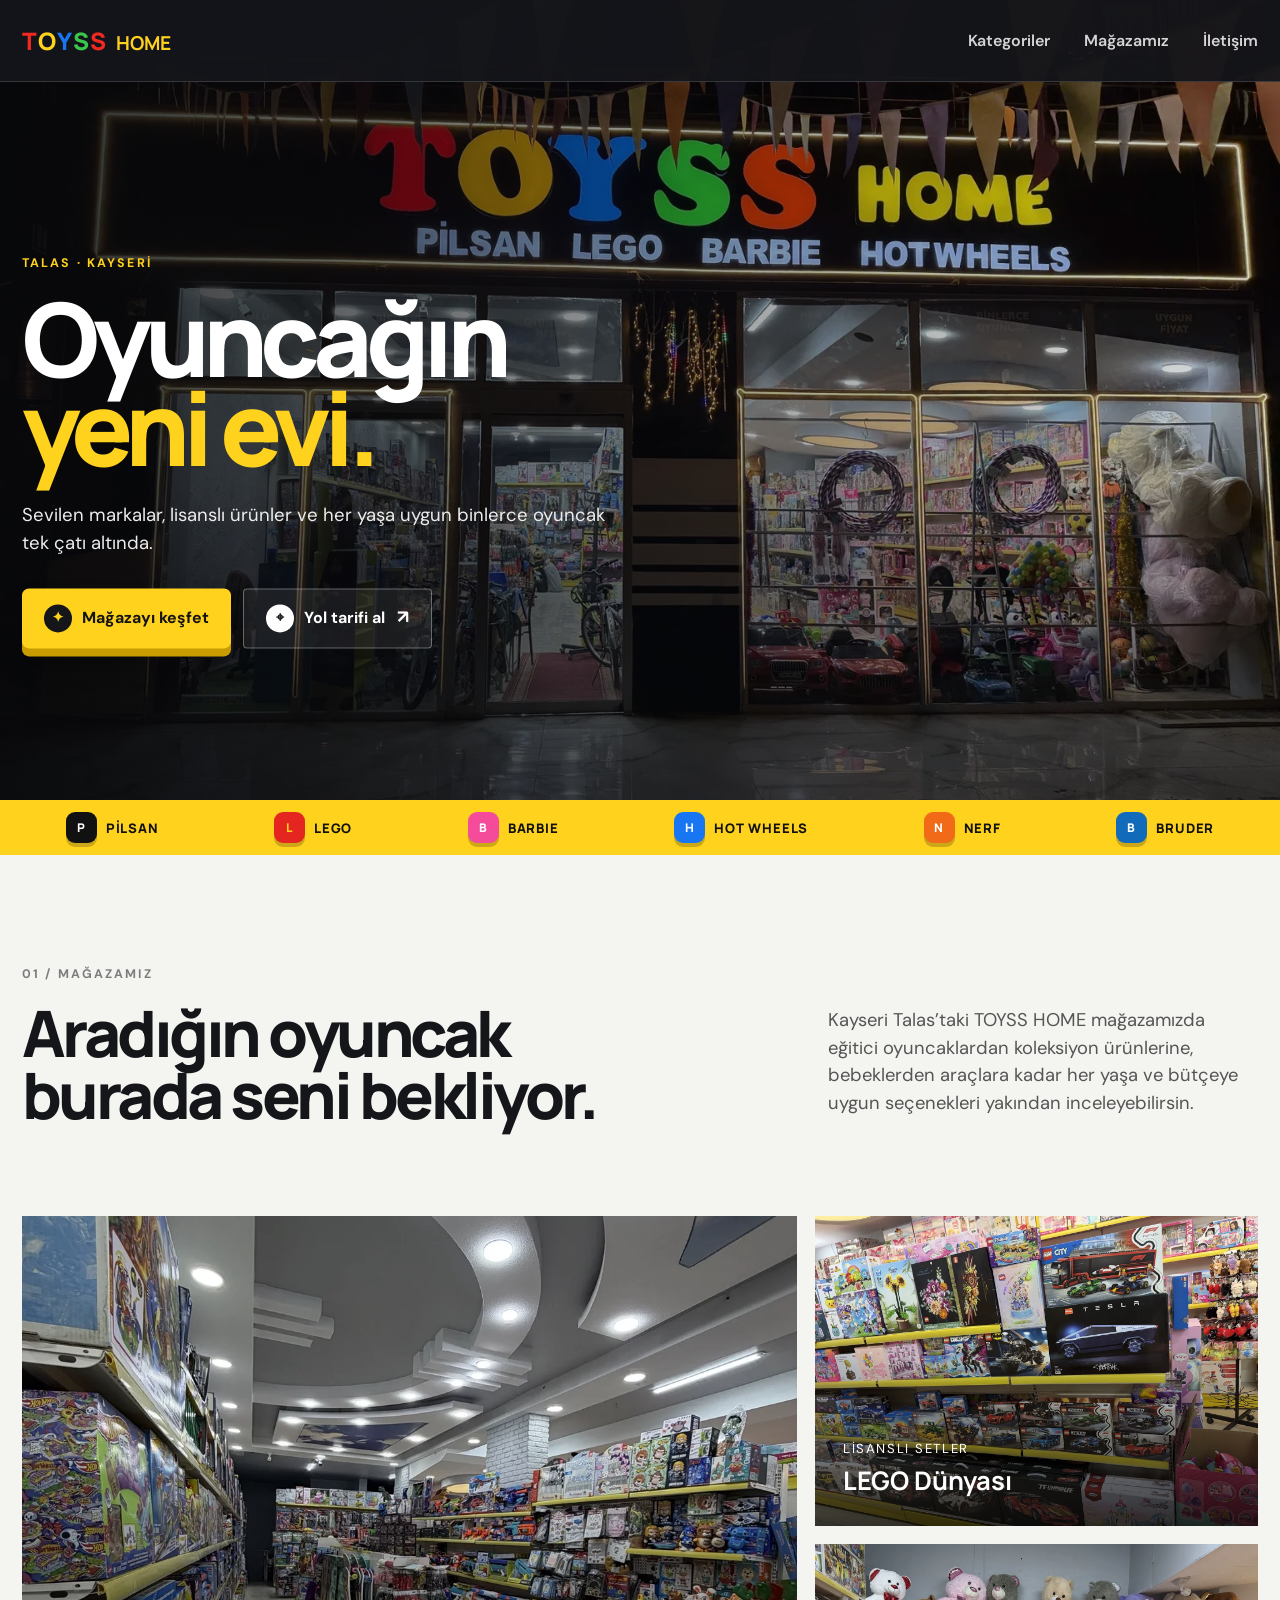
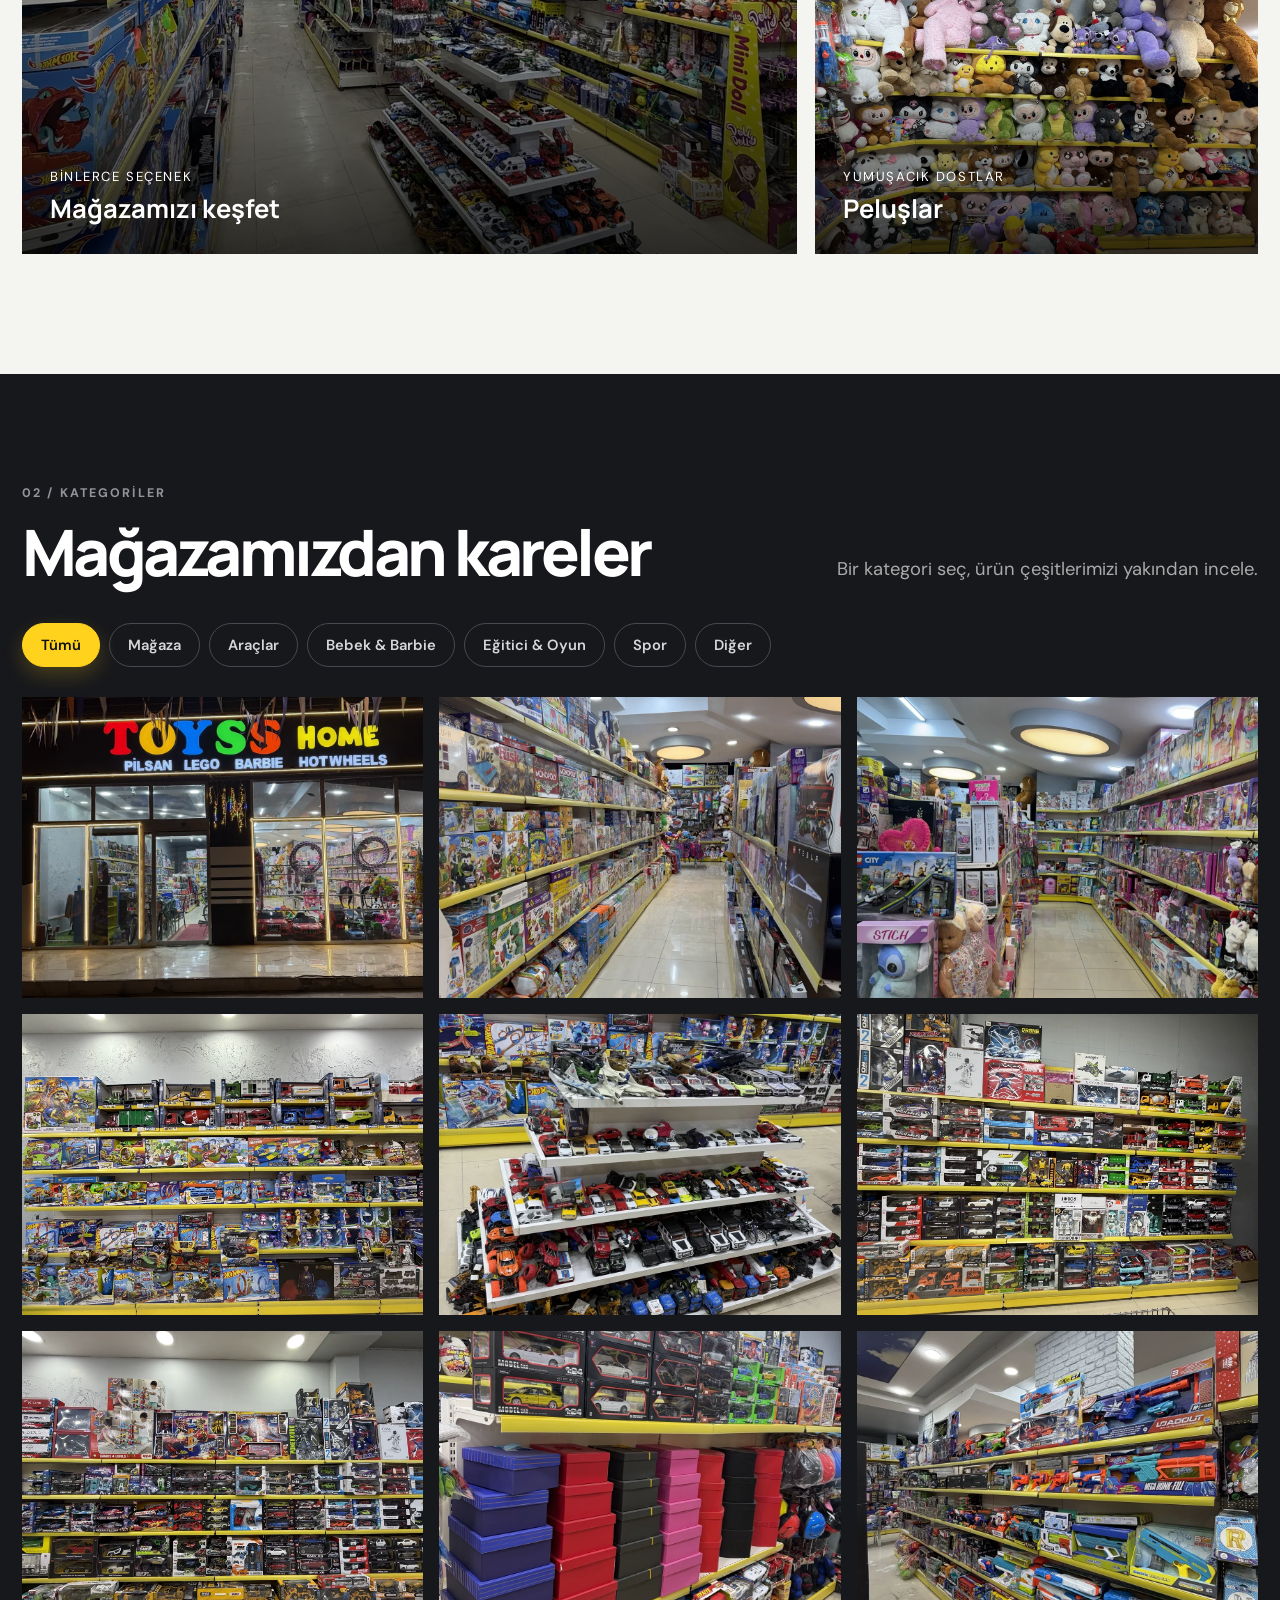
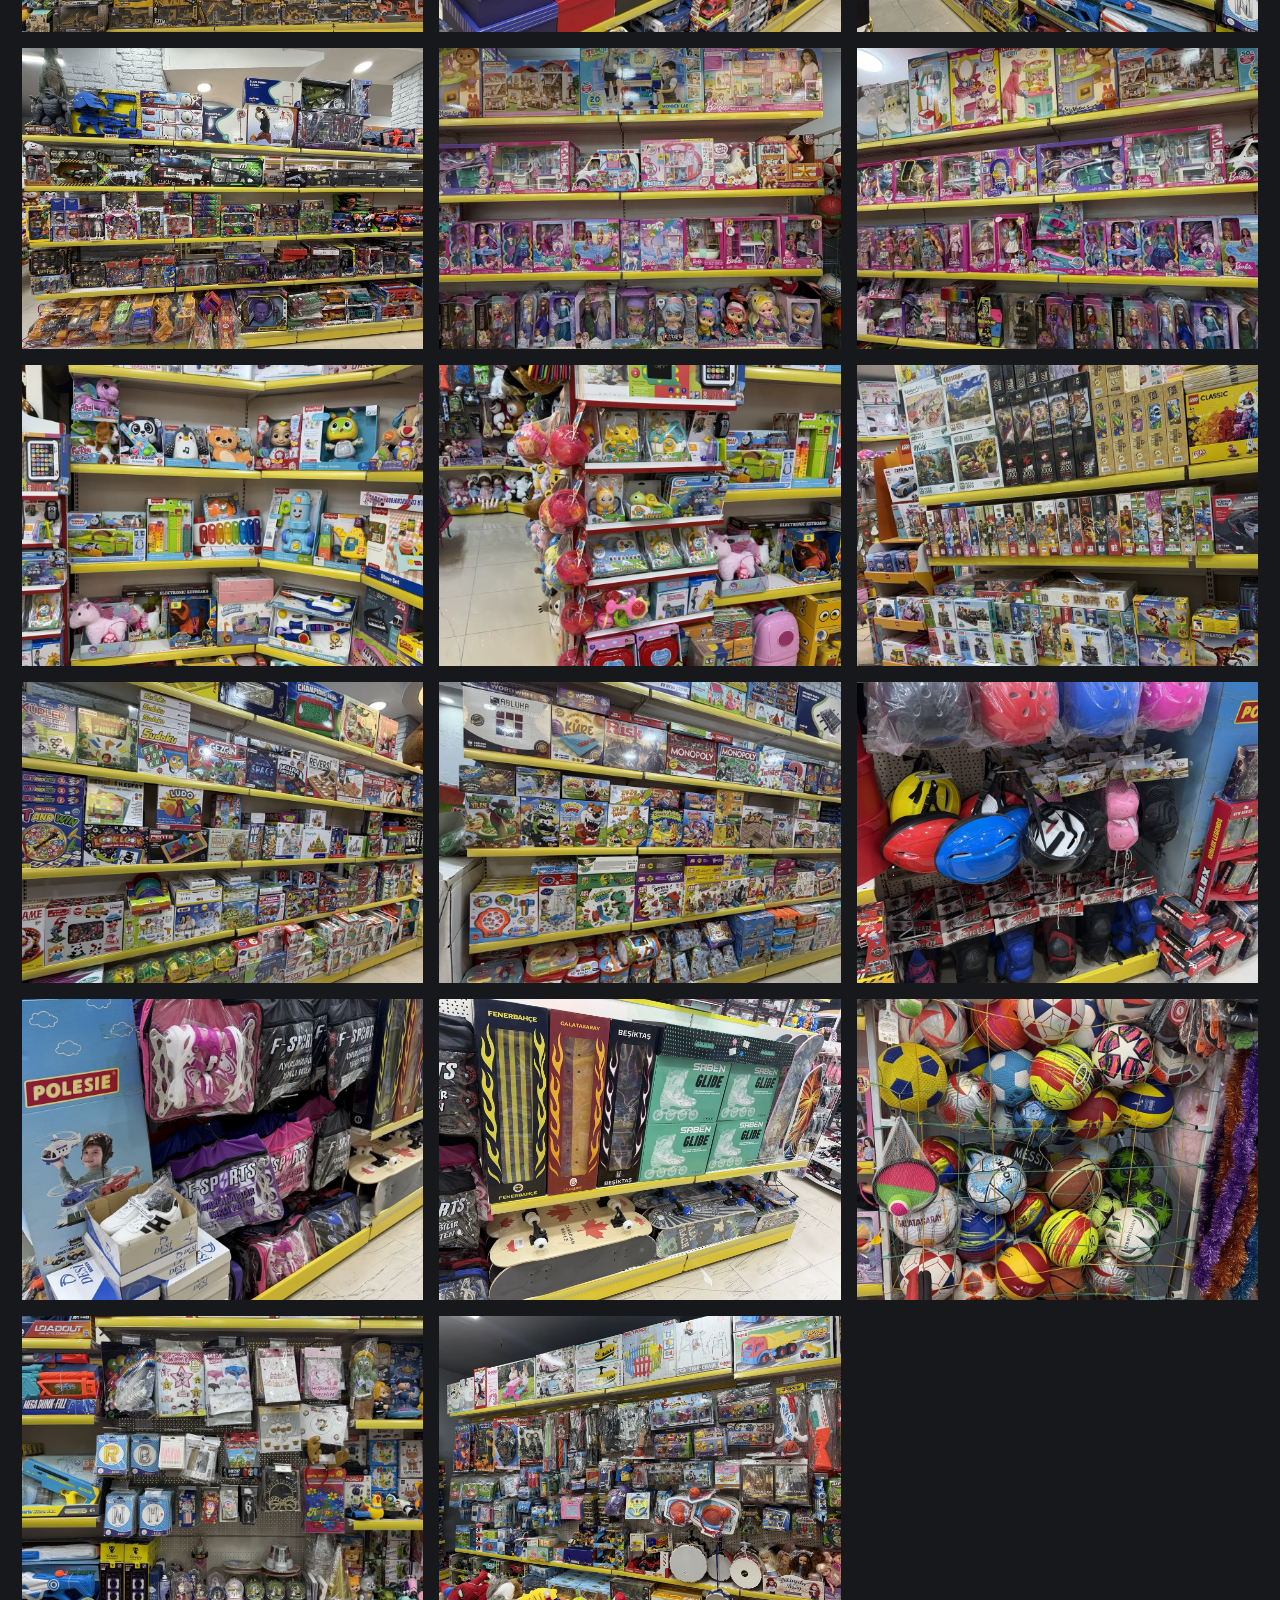
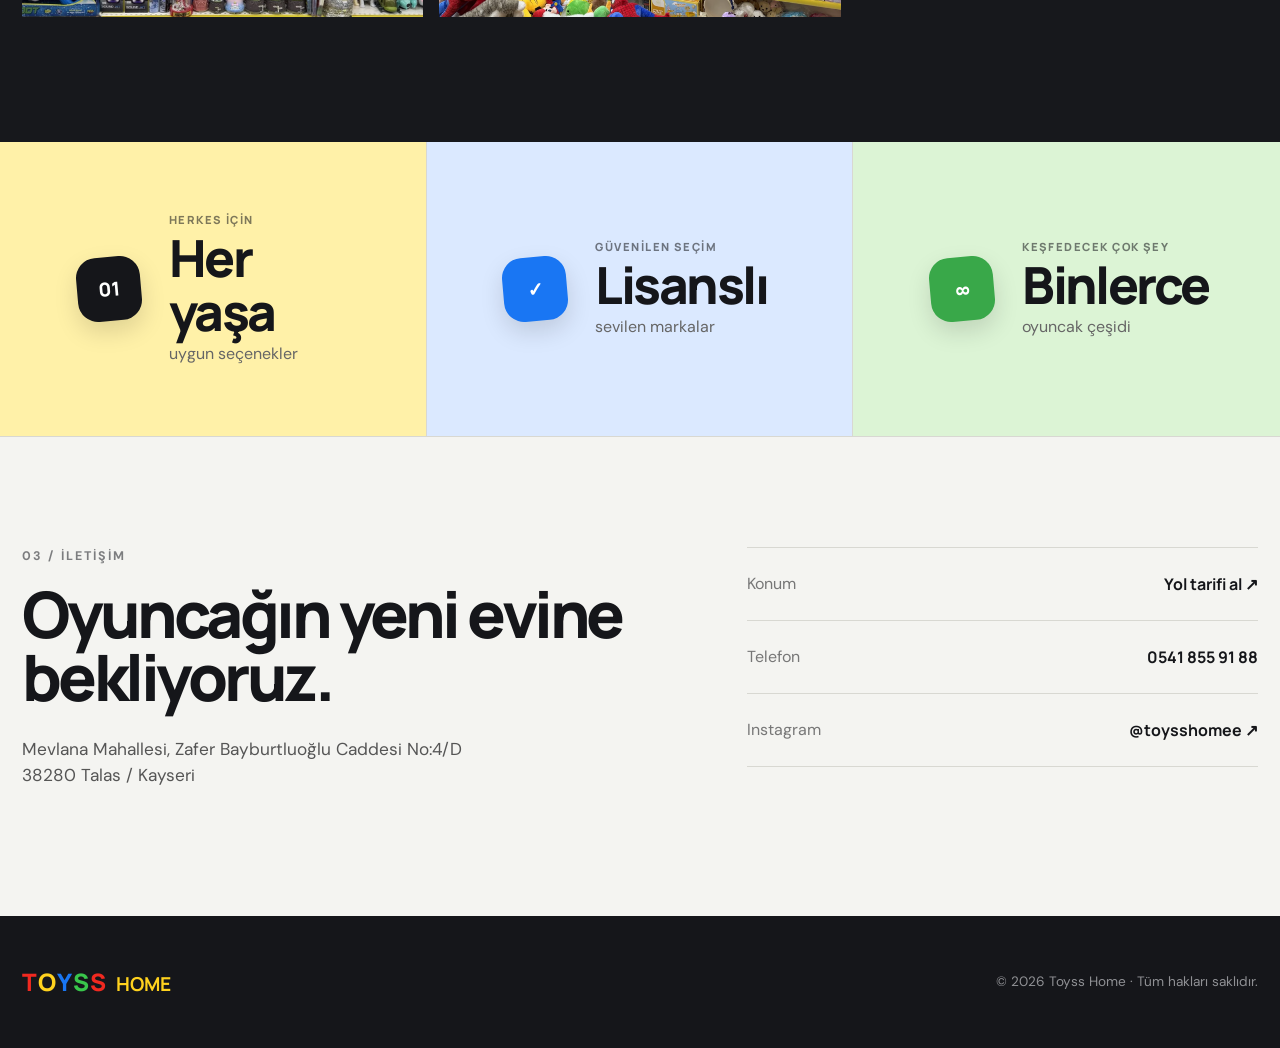
==== index.html @ 030e9693 "Improve local SEO metadata and keyboard access" ====
<!doctype html>
<html lang="tr">
<head>
  <meta charset="utf-8">
  <meta name="viewport" content="width=device-width,initial-scale=1">
  <title>TOYSS HOME | Kayseri Talas Oyuncak Mağazası</title>
  <meta name="description" content="Toyss Home Talas oyuncak mağazası; LEGO, Hot Wheels, Barbie, Nerf, peluş, akülü araç, bisiklet, paten, kutu oyunu ve lisanslı oyuncak çeşitleri.">
  <meta name="robots" content="index, follow, max-image-preview:large">
  <meta name="author" content="TOYSS HOME">
  <meta name="geo.region" content="TR-38">
  <meta name="geo.placename" content="Talas, Kayseri">
  <meta name="theme-color" content="#16171b">
  <link rel="canonical" href="https://toysshome.com/">
  <meta property="og:type" content="website">
  <meta property="og:locale" content="tr_TR">
  <meta property="og:site_name" content="TOYSS HOME">
  <meta property="og:title" content="TOYSS HOME | Kayseri Talas Oyuncak Mağazası">
  <meta property="og:description" content="Toyss Home Talas oyuncak mağazası; LEGO, Hot Wheels, Barbie, Nerf, peluş, akülü araç, bisiklet, paten, kutu oyunu ve lisanslı oyuncak çeşitleri.">
  <meta property="og:url" content="https://toysshome.com/">
  <meta property="og:image" content="https://toysshome.com/assets/IMG_8299.webp">
  <meta property="og:image:alt" content="TOYSS HOME oyuncak mağazasının dış görünümü">
  <meta name="twitter:card" content="summary_large_image">
  <meta name="twitter:title" content="TOYSS HOME | Kayseri Talas Oyuncak Mağazası">
  <meta name="twitter:description" content="Toyss Home Talas oyuncak mağazası; LEGO, Hot Wheels, Barbie, Nerf, peluş, akülü araç, bisiklet, paten, kutu oyunu ve lisanslı oyuncak çeşitleri.">
  <meta name="twitter:image" content="https://toysshome.com/assets/IMG_8299.webp">
  <link rel="icon" href="/favicon.svg" type="image/svg+xml">
  <link rel="icon" href="/favicon-96.png" sizes="96x96" type="image/png">
  <link rel="apple-touch-icon" href="/toyss-home-logo.png">
  <link rel="stylesheet" href="style.css">
  <link rel="stylesheet" href="mobile-premium.css">
  <script type="application/ld+json">
  {
    "@context":"https://schema.org",
    "@type":"ToyStore",
    "@id":"https://toysshome.com/#store",
    "name":"TOYSS HOME",
    "url":"https://toysshome.com/",
    "telephone":"+90 541 855 91 88",
    "image":"https://toysshome.com/assets/IMG_8299.webp",
    "description":"Kayseri Talas'ta lisanslı oyuncaklar, LEGO, Hot Wheels, Barbie, Nerf, peluş, bisiklet, akülü araç, paten ve kutu oyunları sunan oyuncak mağazası.",
    "address":{"@type":"PostalAddress","streetAddress":"Mevlana Mahallesi, Zafer Bayburtluoğlu Caddesi No:4/D","postalCode":"38280","addressLocality":"Talas","addressRegion":"Kayseri","addressCountry":"TR"},
    "areaServed":["Talas","Kayseri"],
    "sameAs":["https://www.instagram.com/toysshomee/"],
    "hasMap":"https://share.google/SfhwSTuATRqKJumgR"
  }
  </script>
</head>
<body>
  <header class="site-header">
    <a class="brand" href="#top" aria-label="Toyss Home ana sayfa"><span class="logo"><i>T</i><i>O</i><i>Y</i><i>S</i><i>S</i></span><strong>HOME</strong></a>
    <button class="menu" type="button" aria-label="Menüyü aç" aria-expanded="false" aria-controls="primary-navigation">☰</button>
    <nav id="primary-navigation" aria-label="Ana menü"><a href="#kategoriler">Kategoriler</a><a href="#magaza">Mağazamız</a><a href="#iletisim">İletişim</a></nav>
  </header>

  <main id="top">
    <section class="hero">
      <img src="assets/IMG_8299.webp" alt="Toyss Home oyuncak mağazasının gece dış görünümü" fetchpriority="high">
      <div class="hero-shade"></div>
      <div class="hero-content">
        <span class="eyebrow">TALAS · KAYSERİ</span>
        <h1>Oyuncağın<br><em>yeni evi.</em></h1>
        <p>Sevilen markalar, lisanslı ürünler ve her yaşa uygun binlerce oyuncak tek çatı altında.</p>
        <div class="hero-actions"><a class="btn primary" href="#kategoriler"><span class="btn-icon">✦</span><span>Mağazayı keşfet</span></a><a class="btn glass" href="https://share.google/SfhwSTuATRqKJumgR" target="_blank" rel="noopener"><span class="btn-icon">⌖</span><span>Yol tarifi al</span><b>↗</b></a></div>
      </div>
      <div class="brand-strip" aria-label="Mağazamızdaki seçkin markalar"><div class="brand-track"><span class="brand-item pilsan"><i>P</i><strong>PİLSAN</strong></span><span class="brand-item lego"><i>L</i><strong>LEGO</strong></span><span class="brand-item barbie"><i>B</i><strong>BARBIE</strong></span><span class="brand-item hotwheels"><i>H</i><strong>HOT WHEELS</strong></span><span class="brand-item nerf"><i>N</i><strong>NERF</strong></span><span class="brand-item bruder"><i>B</i><strong>BRUDER</strong></span></div></div>
    </section>

    <section class="intro" id="magaza">
      <div><span class="section-no">01 / MAĞAZAMIZ</span><h2>Aradığın oyuncak<br>burada seni bekliyor.</h2></div>
      <p>Kayseri Talas’taki TOYSS HOME mağazamızda eğitici oyuncaklardan koleksiyon ürünlerine, bebeklerden araçlara kadar her yaşa ve bütçeye uygun seçenekleri yakından inceleyebilirsin.</p>
    </section>

    <section class="feature-grid">
      <article class="feature feature-wide"><img src="assets/IMG_8327.webp" alt="Toyss Home geniş mağaza içi"><div><span>Binlerce seçenek</span><h3>Mağazamızı keşfet</h3></div></article>
      <article class="feature"><img src="assets/IMG_8314.webp" alt="LEGO ve lisanslı yapım setleri"><div><span>Lisanslı setler</span><h3>LEGO Dünyası</h3></div></article>
      <article class="feature"><img src="assets/IMG_8307.webp" alt="Peluş oyuncak çeşitleri"><div><span>Yumuşacık dostlar</span><h3>Peluşlar</h3></div></article>
    </section>

    <section class="catalog" id="kategoriler">
      <div class="catalog-head"><div><span class="section-no">02 / KATEGORİLER</span><h2>Mağazamızdan kareler</h2></div><p>Bir kategori seç, ürün çeşitlerimizi yakından incele.</p></div>
      <div class="filters" role="group" aria-label="Galeri kategorileri">
        <button class="active" data-filter="all">Tümü</button><button data-filter="magaza">Mağaza</button><button data-filter="arac">Araçlar</button><button data-filter="bebek">Bebek & Barbie</button><button data-filter="egitici">Eğitici & Oyun</button><button data-filter="spor">Spor</button><button data-filter="diger">Diğer</button>
      </div>
      <div class="gallery">
        <figure data-cat="magaza"><img src="assets/IMG_8300.webp" alt="Toyss Home mağaza cephesi" loading="lazy"><figcaption>Mağaza cephesi</figcaption></figure>
        <figure data-cat="magaza"><img src="assets/IMG_8311.webp" alt="Toyss Home oyun ve set reyonu" loading="lazy"><figcaption>Oyun ve set reyonu</figcaption></figure>
        <figure data-cat="magaza"><img src="assets/IMG_8312.webp" alt="Toyss Home bebek reyonu koridoru" loading="lazy"><figcaption>Mağazamız</figcaption></figure>
        <figure data-cat="arac"><img src="assets/IMG_8324.webp" alt="Hot Wheels ve Bruder ürünleri" loading="lazy"><figcaption>Hot Wheels & Bruder</figcaption></figure>
        <figure data-cat="arac"><img src="assets/IMG_8301.webp" alt="Metal arabalar ve pist setleri" loading="lazy"><figcaption>Arabalar & pist setleri</figcaption></figure>
        <figure data-cat="arac"><img src="assets/IMG_8325.webp" alt="Kumandalı araç, drone ve robotlar" loading="lazy"><figcaption>Kumandalı araçlar & robotlar</figcaption></figure>
        <figure data-cat="arac"><img src="assets/IMG_8326.webp" alt="Model araç ve iş makineleri" loading="lazy"><figcaption>Model araçlar & iş makineleri</figcaption></figure>
        <figure data-cat="arac"><img src="assets/IMG_8303.webp" alt="Model araba reyonu" loading="lazy"><figcaption>Model arabalar</figcaption></figure>
        <figure data-cat="arac"><img src="assets/IMG_8323.webp" alt="Nerf ve oyuncak silah reyonu" loading="lazy"><figcaption>Nerf & aksiyon</figcaption></figure>
        <figure data-cat="arac"><img src="assets/IMG_8322.webp" alt="Aksiyon figürleri ve oyuncak setleri" loading="lazy"><figcaption>Aksiyon figürleri</figcaption></figure>
        <figure data-cat="bebek"><img src="assets/IMG_8319.webp" alt="Barbie ve bebek oyuncakları" loading="lazy"><figcaption>Barbie & bebekler</figcaption></figure>
        <figure data-cat="bebek"><img src="assets/IMG_8320.webp" alt="Barbie oyun setleri ve bebekler" loading="lazy"><figcaption>Barbie oyun setleri</figcaption></figure>
        <figure data-cat="bebek"><img src="assets/IMG_8310.webp" alt="Fisher Price ve bebek oyuncakları" loading="lazy"><figcaption>İlk yaş oyuncakları</figcaption></figure>
        <figure data-cat="bebek"><img src="assets/IMG_8309.webp" alt="Eğitici elektronik çocuk oyuncakları" loading="lazy"><figcaption>Minikler için</figcaption></figure>
        <figure data-cat="egitici"><img src="assets/IMG_8313.webp" alt="Puzzle, LEGO ve eğitici setler" loading="lazy"><figcaption>Puzzle & LEGO</figcaption></figure>
        <figure data-cat="egitici"><img src="assets/IMG_8316.webp" alt="Kutu oyunları ve eğitici oyuncaklar" loading="lazy"><figcaption>Kutu oyunları</figcaption></figure>
        <figure data-cat="egitici"><img src="assets/IMG_8315.webp" alt="Monopoly, oyun ve aktivite setleri" loading="lazy"><figcaption>Oyun & aktivite</figcaption></figure>
        <figure data-cat="spor"><img src="assets/IMG_8304.webp" alt="Kask ve koruyucu ekipmanlar" loading="lazy"><figcaption>Kask & koruyucu setler</figcaption></figure>
        <figure data-cat="spor"><img src="assets/IMG_8305.webp" alt="Paten çeşitleri" loading="lazy"><figcaption>Patenler</figcaption></figure>
        <figure data-cat="spor"><img src="assets/IMG_8306.webp" alt="Kaykay çeşitleri" loading="lazy"><figcaption>Kaykaylar</figcaption></figure>
        <figure data-cat="spor"><img src="assets/IMG_8318.webp" alt="Futbol, basketbol ve voleybol topları" loading="lazy"><figcaption>Top çeşitleri</figcaption></figure>
        <figure data-cat="diger"><img src="assets/IMG_8302.webp" alt="Parti malzemeleri" loading="lazy"><figcaption>Parti malzemeleri</figcaption></figure>
        <figure data-cat="diger"><img src="assets/IMG_8308.webp" alt="Oyuncak mağazası karma ürün reyonu" loading="lazy"><figcaption>Her yaşa uygun oyuncaklar</figcaption></figure>
      </div>
    </section>

    <section class="promise" aria-label="Toyss Home ayrıcalıkları"><div><i aria-hidden="true">01</i><p><small>HERKES İÇİN</small><strong>Her yaşa</strong><span>uygun seçenekler</span></p></div><div><i aria-hidden="true">✓</i><p><small>GÜVENİLEN SEÇİM</small><strong>Lisanslı</strong><span>sevilen markalar</span></p></div><div><i aria-hidden="true">∞</i><p><small>KEŞFEDECEK ÇOK ŞEY</small><strong>Binlerce</strong><span>oyuncak çeşidi</span></p></div></section>

    <section class="contact" id="iletisim">
      <div class="contact-copy"><span class="section-no">03 / İLETİŞİM</span><h2>Oyuncağın yeni evine bekliyoruz.</h2><p>Mevlana Mahallesi, Zafer Bayburtluoğlu Caddesi No:4/D<br>38280 Talas / Kayseri</p></div>
      <div class="contact-actions"><a href="https://share.google/SfhwSTuATRqKJumgR" target="_blank" rel="noopener"><span>Konum</span><strong>Yol tarifi al ↗</strong></a><a href="tel:+905418559188"><span>Telefon</span><strong>0541 855 91 88</strong></a><a href="https://www.instagram.com/toysshomee/" target="_blank" rel="noopener"><span>Instagram</span><strong>@toysshomee ↗</strong></a></div>
    </section>
  </main>
  <footer><a class="brand" href="#top"><span class="logo"><i>T</i><i>O</i><i>Y</i><i>S</i><i>S</i></span><strong>HOME</strong></a><p>© 2026 Toyss Home · Tüm hakları saklıdır.</p></footer>
  <dialog class="lightbox" aria-label="Mağaza fotoğrafı önizlemesi"><button aria-label="Kapat">×</button><img alt=""><p></p></dialog>
  <script src="script.js"></script>
</body>
</html>
---- style.css ----
@import url('https://fonts.googleapis.com/css2?family=DM+Sans:wght@400;500;600;700&family=Manrope:wght@500;600;700;800&display=swap');
:root{--ink:#15161a;--soft:#f4f4f1;--yellow:#ffd21e;--blue:#1976f3;--green:#39c64b;--red:#f12920;--line:#d8d8d2;--pad:max(22px,calc((100vw - 1240px)/2))}*{box-sizing:border-box}html{scroll-behavior:smooth}body{margin:0;background:var(--soft);color:var(--ink);font-family:'DM Sans',Arial,sans-serif;font-size:16px;line-height:1.5}img{display:block;width:100%}a{color:inherit;text-decoration:none}.site-header{height:82px;padding:0 var(--pad);display:flex;align-items:center;justify-content:space-between;background:rgba(21,22,26,.94);color:#fff;position:absolute;z-index:10;width:100%;border-bottom:1px solid #ffffff25}.brand{display:flex;align-items:baseline;gap:10px;font-family:Manrope,sans-serif;font-weight:800}.logo{display:flex;gap:1px;font-size:1.5rem}.logo i{font-style:normal}.logo i:nth-child(1),.logo i:nth-child(5){color:var(--red)}.logo i:nth-child(2){color:var(--yellow)}.logo i:nth-child(3){color:var(--blue)}.logo i:nth-child(4){color:var(--green)}.brand strong{color:var(--yellow);font-size:1.2rem}.site-header nav{display:flex;gap:34px;font-weight:600}.site-header nav a{opacity:.82}.site-header nav a:hover{opacity:1;color:var(--yellow)}.menu{display:none;background:none;border:0;color:#fff;font-size:1.5rem}.hero{height:min(880px,95vh);min-height:680px;position:relative;background:#111;color:#fff;overflow:hidden}.hero>img{height:100%;object-fit:cover}.hero-shade{position:absolute;inset:0;background:linear-gradient(90deg,rgba(8,9,12,.87) 0%,rgba(8,9,12,.36) 58%,rgba(8,9,12,.14)),linear-gradient(0deg,rgba(8,9,12,.62),transparent 44%)}.hero-content{position:absolute;left:var(--pad);top:50%;transform:translateY(-44%);max-width:680px}.eyebrow,.section-no{display:block;font-weight:700;letter-spacing:.17em;font-size:.78rem;text-transform:uppercase}.eyebrow{color:var(--yellow);margin-bottom:22px}.hero h1{font:800 clamp(3.8rem,8vw,7.7rem)/.87 Manrope,sans-serif;letter-spacing:-.065em;margin:0}.hero h1 em{font-style:normal;color:var(--yellow)}.hero-content p{font-size:1.16rem;max-width:600px;margin:30px 0;color:#ececec}.hero-actions{display:flex;gap:12px;flex-wrap:wrap}.btn{padding:15px 22px;border-radius:4px;font-weight:700}.btn.primary{background:var(--yellow);color:#141414}.btn.glass{background:#ffffff13;border:1px solid #ffffff55}.brand-strip{position:absolute;bottom:0;width:100%;display:flex;justify-content:space-around;gap:36px;padding:19px var(--pad);background:var(--yellow);color:#111;font:800 .83rem Manrope,sans-serif;letter-spacing:.08em;overflow:hidden}.intro,.catalog-head,.contact{padding-left:var(--pad);padding-right:var(--pad)}.intro{display:grid;grid-template-columns:1.25fr .75fr;gap:90px;padding-top:110px;padding-bottom:80px}.section-no{color:#7c7d7f;margin-bottom:18px}.intro h2,.catalog h2,.contact h2{font:800 clamp(2.5rem,5vw,5rem)/.98 Manrope,sans-serif;letter-spacing:-.055em;margin:0}.intro p,.catalog-head>p{font-size:1.15rem;margin-top:42px;color:#555;max-width:530px}.feature-grid{padding:0 var(--pad) 120px;display:grid;grid-template-columns:1.4fr .8fr;grid-template-rows:310px 310px;gap:18px}.feature{position:relative;overflow:hidden;background:#222}.feature-wide{grid-row:1/3}.feature img{height:100%;object-fit:cover;transition:transform .6s}.feature:hover img{transform:scale(1.025)}.feature:after{content:"";position:absolute;inset:35% 0 0;background:linear-gradient(transparent,rgba(0,0,0,.78))}.feature div{position:absolute;left:28px;bottom:25px;color:#fff;z-index:1}.feature span{font-size:.82rem;text-transform:uppercase;letter-spacing:.12em}.feature h3{margin:3px 0;font:700 1.6rem Manrope,sans-serif}.catalog{background:#17181c;color:#fff;padding:110px 0 125px}.catalog-head{display:flex;align-items:flex-end;justify-content:space-between;gap:50px}.catalog-head .section-no{color:#92949a}.catalog-head>p{color:#aaa;margin:0}.filters{padding:40px var(--pad) 30px;display:flex;gap:9px;overflow:auto;scrollbar-width:none}.filters button{border:1px solid #484950;background:transparent;color:#d7d7d8;border-radius:30px;padding:11px 18px;font:600 .92rem 'DM Sans';white-space:nowrap;cursor:pointer}.filters button.active,.filters button:hover{background:var(--yellow);border-color:var(--yellow);color:#111}.gallery{padding:0 var(--pad);display:grid;grid-template-columns:repeat(3,1fr);gap:16px}.gallery figure{margin:0;background:#24252a;position:relative;overflow:hidden;aspect-ratio:4/3;cursor:zoom-in}.gallery figure.hide{display:none}.gallery img{height:100%;object-fit:cover;transition:transform .45s,filter .45s}.gallery figure:hover img{transform:scale(1.025);filter:brightness(.8)}.gallery figcaption{position:absolute;left:18px;bottom:15px;font-weight:700;opacity:0;transform:translateY(8px);transition:.3s}.gallery figure:hover figcaption{opacity:1;transform:none}.promise{display:grid;grid-template-columns:repeat(3,1fr);border-bottom:1px solid var(--line)}.promise div{padding:70px 6vw;border-right:1px solid var(--line)}.promise div:last-child{border:0}.promise strong,.promise span{display:block}.promise strong{font:800 clamp(2.1rem,4vw,4rem) Manrope,sans-serif;letter-spacing:-.05em}.promise span{color:#666}.contact{padding-top:110px;padding-bottom:110px;display:grid;grid-template-columns:1.1fr .9fr;gap:100px}.contact-copy p{font-size:1.08rem;color:#555;margin-top:28px}.contact-actions a{display:flex;justify-content:space-between;gap:18px;border-top:1px solid var(--line);padding:24px 0}.contact-actions a:last-child{border-bottom:1px solid var(--line)}.contact-actions span{color:#777}.contact-actions strong{font-family:Manrope,sans-serif}.contact-actions a:hover strong{color:#155fd2}footer{background:#15161a;color:#fff;padding:42px var(--pad);display:flex;align-items:center;justify-content:space-between}footer p{color:#8f9094;font-size:.85rem}.lightbox{width:min(1100px,92vw);max-height:92vh;background:#111;border:0;padding:0;color:#fff}.lightbox::backdrop{background:#000d}.lightbox img{max-height:82vh;object-fit:contain}.lightbox button{position:absolute;right:8px;top:5px;border:0;background:#0009;color:#fff;width:42px;height:42px;font-size:1.6rem;cursor:pointer}.lightbox p{margin:12px 18px 17px;font-weight:600}
@media(max-width:800px){.site-header{height:68px}.site-header nav{position:absolute;top:68px;left:0;right:0;display:none;flex-direction:column;background:#15161a;padding:20px 24px;gap:20px}.site-header.open nav{display:flex}.menu{display:block}.hero{min-height:720px}.hero>img{object-position:58% center}.hero-shade{background:linear-gradient(0deg,rgba(8,9,12,.9) 12%,rgba(8,9,12,.3) 80%)}.hero-content{top:auto;bottom:100px;transform:none;right:22px}.hero h1{font-size:clamp(3.5rem,18vw,5.4rem)}.hero-content p{font-size:1rem;margin:22px 0}.brand-strip{justify-content:flex-start}.intro{grid-template-columns:1fr;gap:0;padding-top:75px;padding-bottom:60px}.intro p{margin-top:26px}.feature-grid{grid-template-columns:1fr;grid-template-rows:390px 290px 290px;padding-bottom:80px}.feature-wide{grid-row:auto}.catalog{padding-top:75px;padding-bottom:85px}.catalog-head{align-items:flex-start;flex-direction:column;gap:24px}.gallery{grid-template-columns:1fr 1fr;gap:8px}.gallery figure{aspect-ratio:3/4}.gallery figcaption{opacity:1;transform:none;background:#0009;left:8px;bottom:8px;padding:5px 8px;font-size:.75rem}.promise{grid-template-columns:1fr}.promise div{padding:38px var(--pad);border-right:0;border-bottom:1px solid var(--line)}.contact{grid-template-columns:1fr;gap:55px;padding-top:75px;padding-bottom:75px}footer{align-items:flex-start;flex-direction:column;gap:16px}}@media(max-width:420px){.gallery{grid-template-columns:1fr}.gallery figure{aspect-ratio:4/3}.btn{width:100%;text-align:center}.logo{font-size:1.22rem}.brand strong{font-size:1rem}}

/* Premium colour and motion layer */
:root{--purple:#8d45e8}.btn,.filters button,.contact-actions a{position:relative;overflow:hidden;transition:transform .24s cubic-bezier(.2,.8,.2,1),box-shadow .24s,background .24s,border-color .24s}.btn:before,.filters button:before{content:"";position:absolute;top:-80%;left:-55%;width:36%;height:250%;background:linear-gradient(90deg,transparent,#fff8,transparent);transform:rotate(22deg);transition:left .55s ease}.btn:hover:before,.filters button:hover:before{left:125%}.btn:hover,.filters button:hover{transform:translateY(-4px)}.btn:active,.filters button:active,.contact-actions a:active{transform:translateY(1px) scale(.97)}.btn.primary{border-radius:7px;box-shadow:0 8px 0 #c99d00,0 16px 25px #0005}.btn.primary:hover{box-shadow:0 11px 0 #c99d00,0 20px 32px #0007}.btn.glass:hover{background:#1976f3;border-color:#1976f3}.filters button.active{box-shadow:0 8px 20px #ffd21e36}.filters button:nth-child(3).active{background:#1976f3;border-color:#1976f3;color:#fff;box-shadow:0 8px 20px #1976f344}.filters button:nth-child(4).active{background:#f04b9b;border-color:#f04b9b;color:#fff;box-shadow:0 8px 20px #f04b9b44}.filters button:nth-child(5).active{background:#39c64b;border-color:#39c64b;color:#07170a;box-shadow:0 8px 20px #39c64b44}.filters button:nth-child(6).active{background:#f12920;border-color:#f12920;color:#fff;box-shadow:0 8px 20px #f1292044}.filters button:nth-child(7).active{background:var(--purple);border-color:var(--purple);color:#fff;box-shadow:0 8px 20px #8d45e844}.gallery figure.reveal{animation:gallery-reveal .52s cubic-bezier(.2,.75,.2,1) both}@keyframes gallery-reveal{from{opacity:0;transform:translateY(22px) scale(.975)}to{opacity:1;transform:none}}.promise div{transition:transform .3s,filter .3s}.promise div:nth-child(1){background:#fff1a8}.promise div:nth-child(2){background:#dbe9ff}.promise div:nth-child(3){background:#dcf4d5}.promise div:hover{transform:translateY(-7px);filter:saturate(1.18)}.contact-actions a:hover{color:#1976f3;transform:translateX(7px)}@media(prefers-reduced-motion:reduce){*{scroll-behavior:auto!important;animation:none!important;transition:none!important}}
---- mobile-premium.css ----
.hero-actions .btn{display:inline-flex;align-items:center;justify-content:center;gap:10px;min-height:56px}.hero-actions .btn-icon{display:grid;place-items:center;width:28px;height:28px;border-radius:50%;background:#15161a;color:var(--yellow);font-size:.9rem}.hero-actions .glass .btn-icon{background:#fff;color:#15161a}.hero-actions .glass b{font-size:1.15rem;margin-left:2px}.brand-strip{padding-top:12px;padding-bottom:12px}.brand-track{width:100%;display:flex;align-items:center;justify-content:space-around;gap:28px}.brand-item{display:flex;align-items:center;gap:9px;white-space:nowrap}.brand-item i{display:grid;place-items:center;width:31px;height:31px;border-radius:9px;background:#111;color:#fff;font-style:normal;font-size:.75rem;box-shadow:0 4px 0 #0003}.brand-item strong{font:800 .82rem Manrope,sans-serif;letter-spacing:.06em}.brand-item.lego i{background:#e52620;color:#ffd21e}.brand-item.barbie i{background:#f44b9b}.brand-item.hotwheels i{background:#1976f3}.brand-item.nerf i{background:#f06a18}.brand-item.bruder i{background:#126bba}.promise div{display:flex;align-items:center;gap:28px;position:relative;overflow:hidden}.promise div>i{flex:0 0 auto;display:grid;place-items:center;width:64px;height:64px;border-radius:20px;background:#15161a;color:#fff;font:800 1.2rem Manrope,sans-serif;box-shadow:0 10px 24px #0002;transform:rotate(-5deg)}.promise div:nth-child(2)>i{background:#1976f3}.promise div:nth-child(3)>i{background:#39a849}.promise p{margin:0}.promise small{display:block;margin-bottom:4px;font:800 .7rem Manrope,sans-serif;letter-spacing:.13em;opacity:.55}.promise strong{line-height:1.05}.promise span{margin-top:3px}
@media(max-width:800px){.hero-actions{display:grid;grid-template-columns:1fr 1fr;gap:10px}.hero-actions .btn{width:auto;padding:13px 12px;font-size:.9rem;border-radius:12px}.hero-actions .btn-icon{width:25px;height:25px}.btn.primary{box-shadow:0 6px 0 #c99d00,0 13px 22px #0005}.brand-strip{height:68px;padding:9px 22px}.brand-track{height:100%;display:block;position:relative}.brand-item{position:absolute;inset:0;display:flex;align-items:center;justify-content:center;gap:12px;opacity:0;transform:translateY(10px) scale(.96);transition:opacity .4s,transform .4s;pointer-events:none}.brand-item.current{opacity:1;transform:none}.brand-item i{width:38px;height:38px;font-size:.9rem}.brand-item strong{font-size:1rem;letter-spacing:.09em}.filters{display:grid;grid-template-columns:repeat(2,minmax(0,1fr));gap:9px;padding-top:30px;overflow:visible}.filters button{width:100%;min-width:0;padding:12px 8px;white-space:normal;line-height:1.15;min-height:48px}.filters button:first-child{grid-column:1/-1}.promise{gap:12px;padding:18px;background:#f4f4f1;border-bottom:0}.promise div{border:1px solid #00000012!important;border-radius:20px;padding:25px 20px;gap:20px;box-shadow:0 12px 30px #1e23300c}.promise div>i{width:55px;height:55px;border-radius:17px}.promise strong{font-size:clamp(1.7rem,8vw,2.35rem)}.promise span{font-size:.98rem}.promise div:hover{transform:none}.promise small{font-size:.62rem}}
@media(max-width:370px){.hero-actions{grid-template-columns:1fr}.filters{grid-template-columns:1fr}.filters button:first-child{grid-column:auto}}
@media(prefers-reduced-motion:reduce){.brand-item{transition:none!important}}
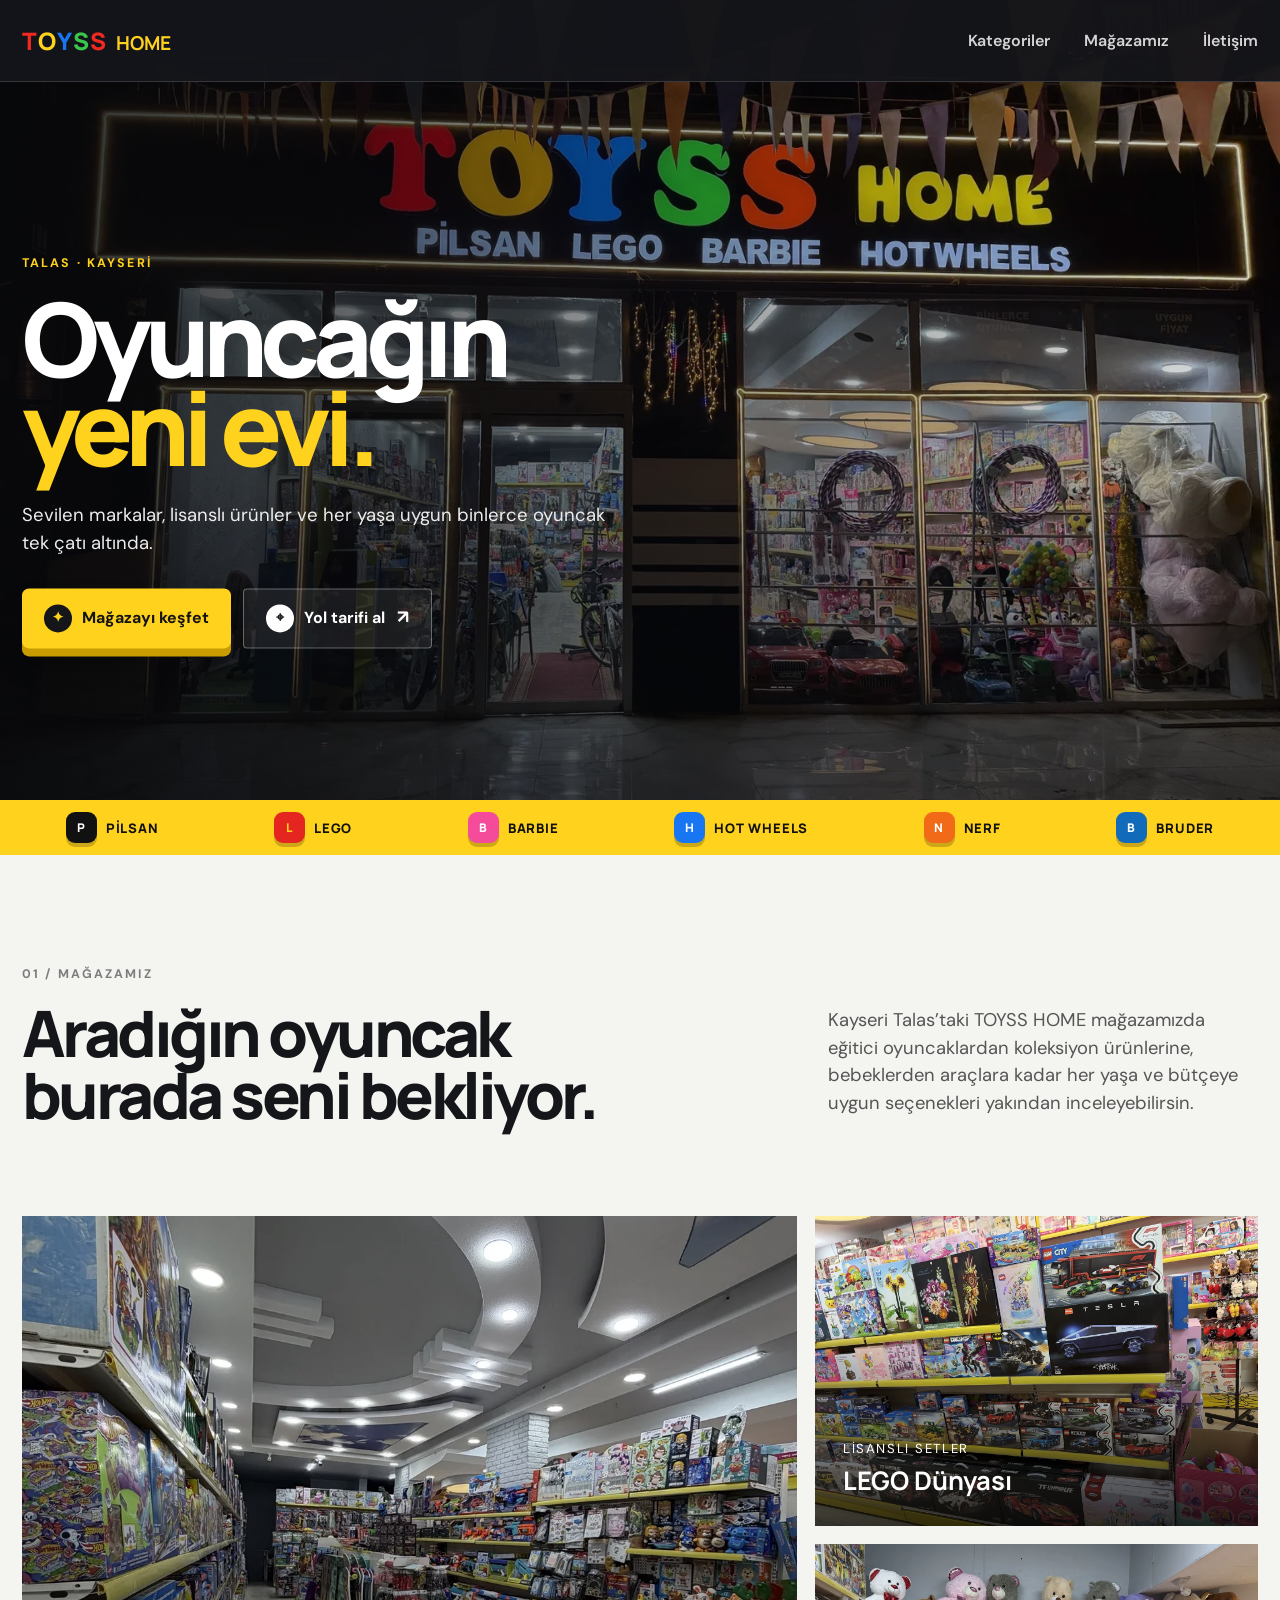
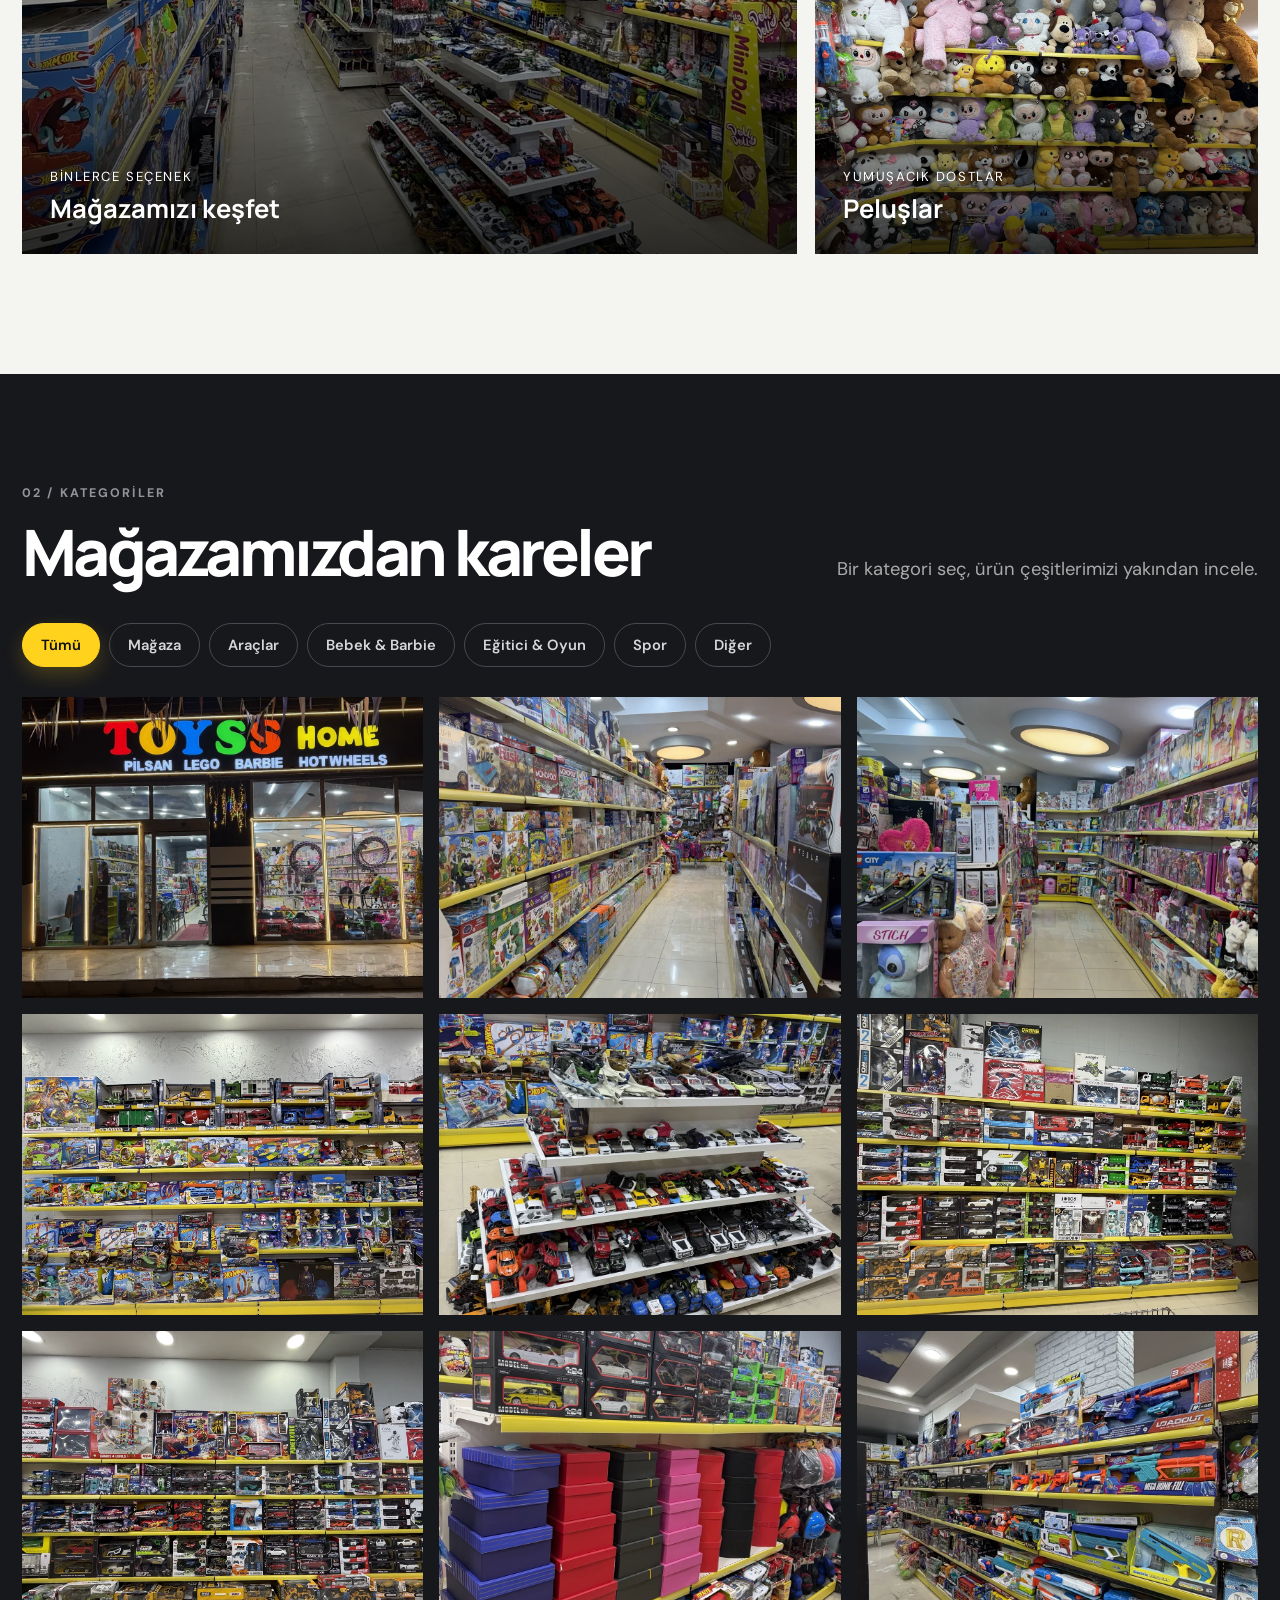
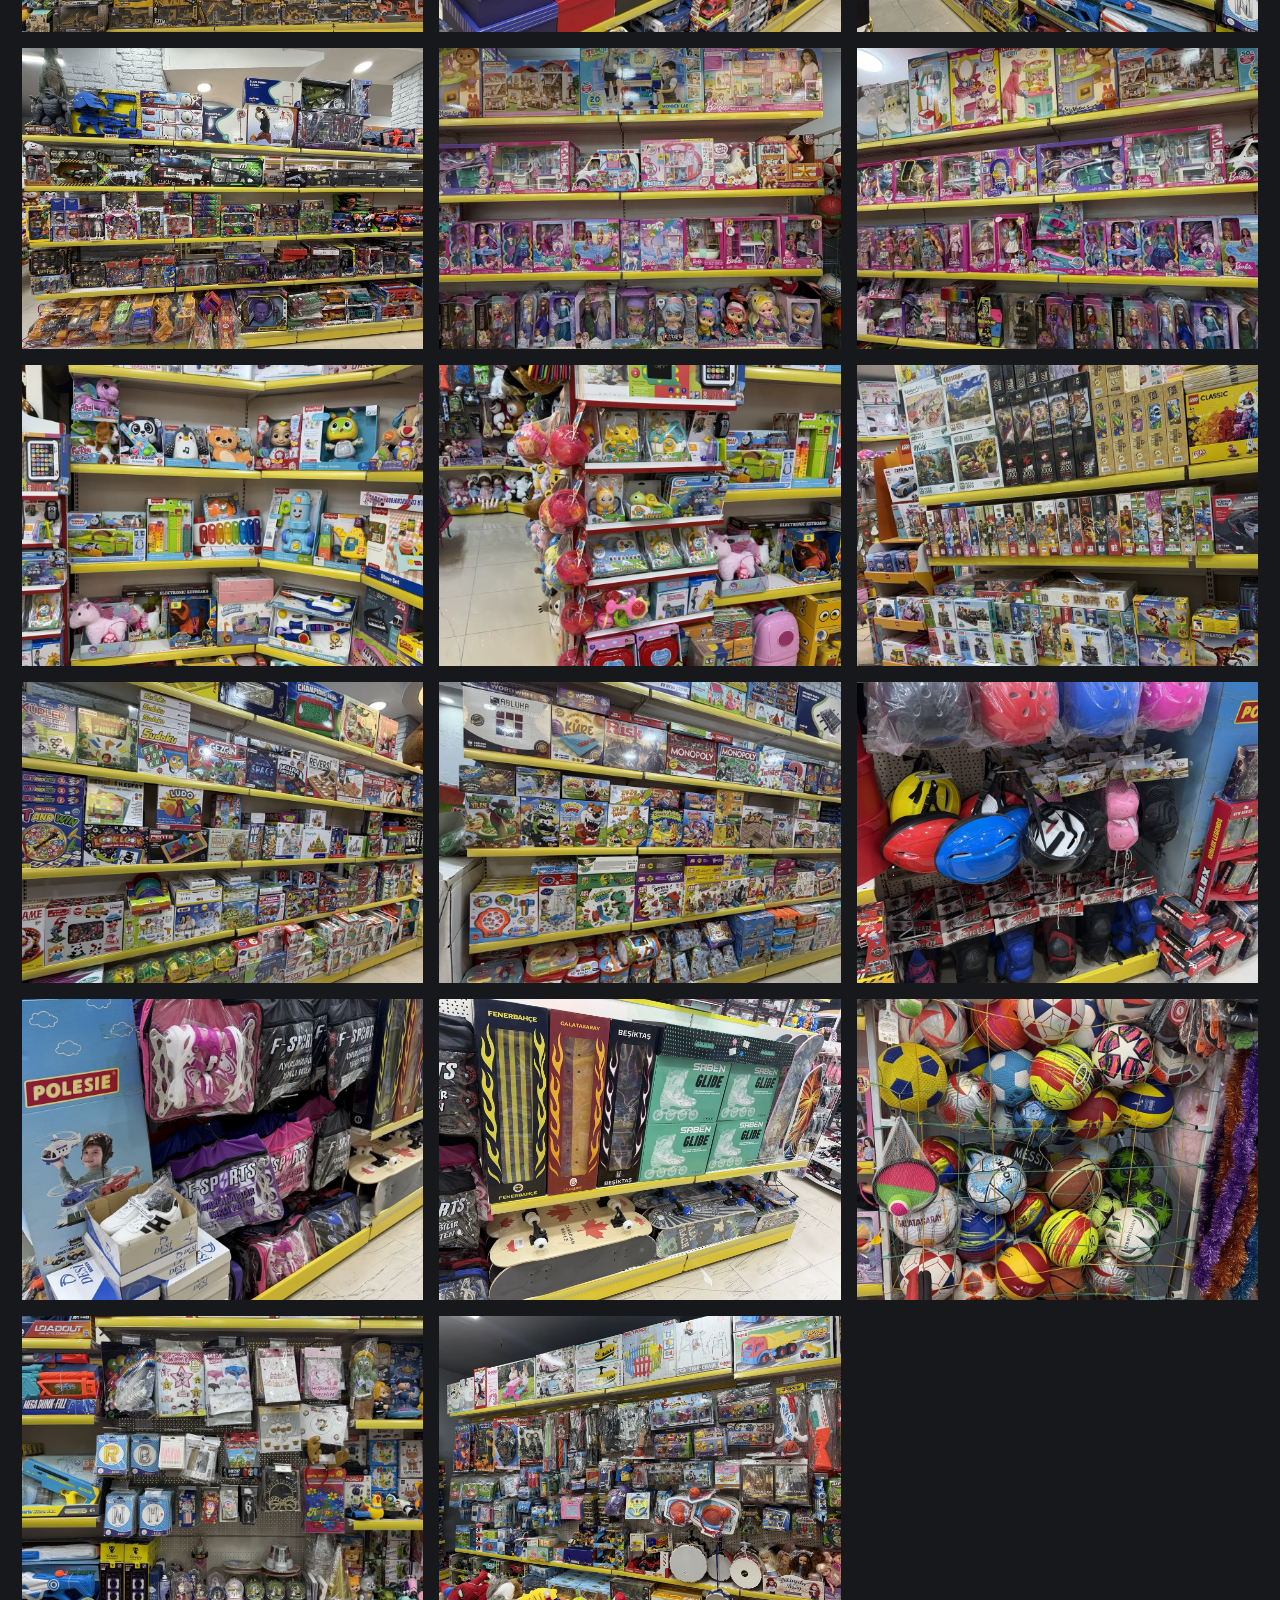
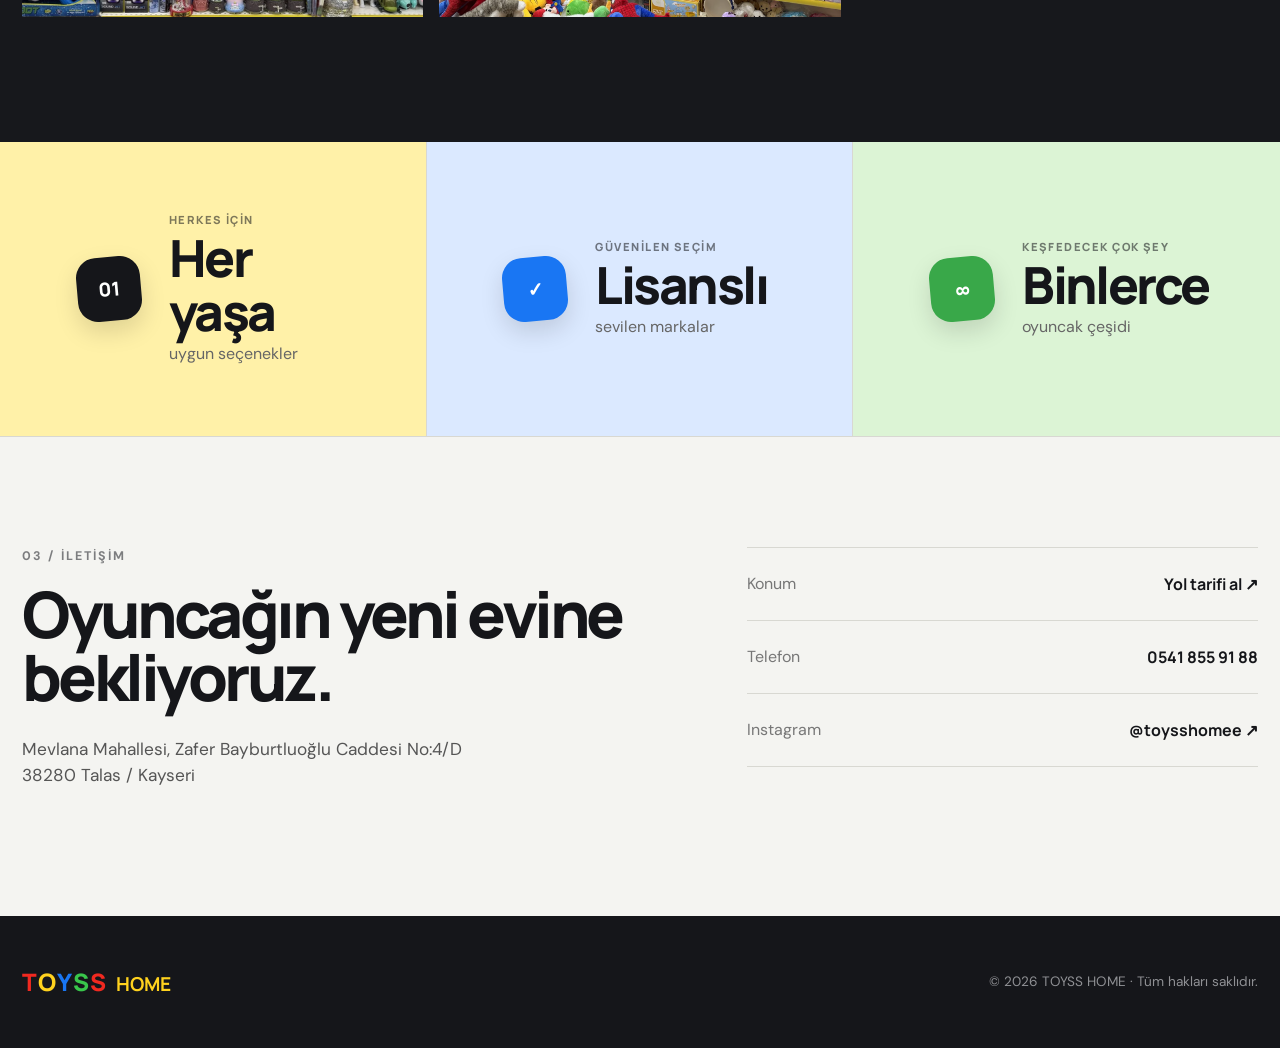
==== commit f60b8a52: "Keep accessible brand names consistent" ====
--- a/index.html
+++ b/index.html
@@ -4,7 +4,7 @@
   <meta charset="utf-8">
   <meta name="viewport" content="width=device-width,initial-scale=1">
   <title>TOYSS HOME | Kayseri Talas Oyuncak Mağazası</title>
-  <meta name="description" content="Toyss Home Talas oyuncak mağazası; LEGO, Hot Wheels, Barbie, Nerf, peluş, akülü araç, bisiklet, paten, kutu oyunu ve lisanslı oyuncak çeşitleri.">
+  <meta name="description" content="Kayseri Talas’ta TOYSS HOME oyuncak mağazası: LEGO, Hot Wheels, Barbie, Nerf, peluş, akülü araç, bisiklet, paten, kutu oyunu ve lisanslı oyuncak çeşitleri.">
   <meta name="robots" content="index, follow, max-image-preview:large">
   <meta name="author" content="TOYSS HOME">
   <meta name="geo.region" content="TR-38">
@@ -15,17 +15,20 @@
   <meta property="og:locale" content="tr_TR">
   <meta property="og:site_name" content="TOYSS HOME">
   <meta property="og:title" content="TOYSS HOME | Kayseri Talas Oyuncak Mağazası">
-  <meta property="og:description" content="Toyss Home Talas oyuncak mağazası; LEGO, Hot Wheels, Barbie, Nerf, peluş, akülü araç, bisiklet, paten, kutu oyunu ve lisanslı oyuncak çeşitleri.">
+  <meta property="og:description" content="Kayseri Talas’ta TOYSS HOME oyuncak mağazası: LEGO, Hot Wheels, Barbie, Nerf, peluş, akülü araç, bisiklet, paten, kutu oyunu ve lisanslı oyuncak çeşitleri.">
   <meta property="og:url" content="https://toysshome.com/">
   <meta property="og:image" content="https://toysshome.com/assets/IMG_8299.webp">
   <meta property="og:image:alt" content="TOYSS HOME oyuncak mağazasının dış görünümü">
   <meta name="twitter:card" content="summary_large_image">
   <meta name="twitter:title" content="TOYSS HOME | Kayseri Talas Oyuncak Mağazası">
-  <meta name="twitter:description" content="Toyss Home Talas oyuncak mağazası; LEGO, Hot Wheels, Barbie, Nerf, peluş, akülü araç, bisiklet, paten, kutu oyunu ve lisanslı oyuncak çeşitleri.">
+  <meta name="twitter:description" content="Kayseri Talas’ta TOYSS HOME oyuncak mağazası: LEGO, Hot Wheels, Barbie, Nerf, peluş, akülü araç, bisiklet, paten, kutu oyunu ve lisanslı oyuncak çeşitleri.">
   <meta name="twitter:image" content="https://toysshome.com/assets/IMG_8299.webp">
   <link rel="icon" href="/favicon.svg" type="image/svg+xml">
   <link rel="icon" href="/favicon-96.png" sizes="96x96" type="image/png">
   <link rel="apple-touch-icon" href="/toyss-home-logo.png">
+  <link rel="preconnect" href="https://fonts.googleapis.com">
+  <link rel="preconnect" href="https://fonts.gstatic.com" crossorigin>
+  <link href="https://fonts.googleapis.com/css2?family=DM+Sans:wght@400;500;600;700&amp;family=Manrope:wght@500;600;700;800&amp;display=swap" rel="stylesheet">
   <link rel="stylesheet" href="style.css">
   <link rel="stylesheet" href="mobile-premium.css">
   <script type="application/ld+json">
@@ -47,7 +50,7 @@
 </head>
 <body>
   <header class="site-header">
-    <a class="brand" href="#top" aria-label="Toyss Home ana sayfa"><span class="logo"><i>T</i><i>O</i><i>Y</i><i>S</i><i>S</i></span><strong>HOME</strong></a>
+    <a class="brand" href="#top" aria-label="TOYSS HOME ana sayfa"><span class="logo"><i>T</i><i>O</i><i>Y</i><i>S</i><i>S</i></span><strong>HOME</strong></a>
     <button class="menu" type="button" aria-label="Menüyü aç" aria-expanded="false" aria-controls="primary-navigation">☰</button>
     <nav id="primary-navigation" aria-label="Ana menü"><a href="#kategoriler">Kategoriler</a><a href="#magaza">Mağazamız</a><a href="#iletisim">İletişim</a></nav>
   </header>
@@ -115,7 +118,7 @@
       <div class="contact-actions"><a href="https://share.google/SfhwSTuATRqKJumgR" target="_blank" rel="noopener"><span>Konum</span><strong>Yol tarifi al ↗</strong></a><a href="tel:+905418559188"><span>Telefon</span><strong>0541 855 91 88</strong></a><a href="https://www.instagram.com/toysshomee/" target="_blank" rel="noopener"><span>Instagram</span><strong>@toysshomee ↗</strong></a></div>
     </section>
   </main>
-  <footer><a class="brand" href="#top"><span class="logo"><i>T</i><i>O</i><i>Y</i><i>S</i><i>S</i></span><strong>HOME</strong></a><p>© 2026 Toyss Home · Tüm hakları saklıdır.</p></footer>
+  <footer><a class="brand" href="#top"><span class="logo"><i>T</i><i>O</i><i>Y</i><i>S</i><i>S</i></span><strong>HOME</strong></a><p>© 2026 TOYSS HOME · Tüm hakları saklıdır.</p></footer>
   <dialog class="lightbox" aria-label="Mağaza fotoğrafı önizlemesi"><button aria-label="Kapat">×</button><img alt=""><p></p></dialog>
   <script src="script.js"></script>
 </body>
--- a/style.css
+++ b/style.css
@@ -1,6 +1,7 @@
-@import url('https://fonts.googleapis.com/css2?family=DM+Sans:wght@400;500;600;700&family=Manrope:wght@500;600;700;800&display=swap');
 :root{--ink:#15161a;--soft:#f4f4f1;--yellow:#ffd21e;--blue:#1976f3;--green:#39c64b;--red:#f12920;--line:#d8d8d2;--pad:max(22px,calc((100vw - 1240px)/2))}*{box-sizing:border-box}html{scroll-behavior:smooth}body{margin:0;background:var(--soft);color:var(--ink);font-family:'DM Sans',Arial,sans-serif;font-size:16px;line-height:1.5}img{display:block;width:100%}a{color:inherit;text-decoration:none}.site-header{height:82px;padding:0 var(--pad);display:flex;align-items:center;justify-content:space-between;background:rgba(21,22,26,.94);color:#fff;position:absolute;z-index:10;width:100%;border-bottom:1px solid #ffffff25}.brand{display:flex;align-items:baseline;gap:10px;font-family:Manrope,sans-serif;font-weight:800}.logo{display:flex;gap:1px;font-size:1.5rem}.logo i{font-style:normal}.logo i:nth-child(1),.logo i:nth-child(5){color:var(--red)}.logo i:nth-child(2){color:var(--yellow)}.logo i:nth-child(3){color:var(--blue)}.logo i:nth-child(4){color:var(--green)}.brand strong{color:var(--yellow);font-size:1.2rem}.site-header nav{display:flex;gap:34px;font-weight:600}.site-header nav a{opacity:.82}.site-header nav a:hover{opacity:1;color:var(--yellow)}.menu{display:none;background:none;border:0;color:#fff;font-size:1.5rem}.hero{height:min(880px,95vh);min-height:680px;position:relative;background:#111;color:#fff;overflow:hidden}.hero>img{height:100%;object-fit:cover}.hero-shade{position:absolute;inset:0;background:linear-gradient(90deg,rgba(8,9,12,.87) 0%,rgba(8,9,12,.36) 58%,rgba(8,9,12,.14)),linear-gradient(0deg,rgba(8,9,12,.62),transparent 44%)}.hero-content{position:absolute;left:var(--pad);top:50%;transform:translateY(-44%);max-width:680px}.eyebrow,.section-no{display:block;font-weight:700;letter-spacing:.17em;font-size:.78rem;text-transform:uppercase}.eyebrow{color:var(--yellow);margin-bottom:22px}.hero h1{font:800 clamp(3.8rem,8vw,7.7rem)/.87 Manrope,sans-serif;letter-spacing:-.065em;margin:0}.hero h1 em{font-style:normal;color:var(--yellow)}.hero-content p{font-size:1.16rem;max-width:600px;margin:30px 0;color:#ececec}.hero-actions{display:flex;gap:12px;flex-wrap:wrap}.btn{padding:15px 22px;border-radius:4px;font-weight:700}.btn.primary{background:var(--yellow);color:#141414}.btn.glass{background:#ffffff13;border:1px solid #ffffff55}.brand-strip{position:absolute;bottom:0;width:100%;display:flex;justify-content:space-around;gap:36px;padding:19px var(--pad);background:var(--yellow);color:#111;font:800 .83rem Manrope,sans-serif;letter-spacing:.08em;overflow:hidden}.intro,.catalog-head,.contact{padding-left:var(--pad);padding-right:var(--pad)}.intro{display:grid;grid-template-columns:1.25fr .75fr;gap:90px;padding-top:110px;padding-bottom:80px}.section-no{color:#7c7d7f;margin-bottom:18px}.intro h2,.catalog h2,.contact h2{font:800 clamp(2.5rem,5vw,5rem)/.98 Manrope,sans-serif;letter-spacing:-.055em;margin:0}.intro p,.catalog-head>p{font-size:1.15rem;margin-top:42px;color:#555;max-width:530px}.feature-grid{padding:0 var(--pad) 120px;display:grid;grid-template-columns:1.4fr .8fr;grid-template-rows:310px 310px;gap:18px}.feature{position:relative;overflow:hidden;background:#222}.feature-wide{grid-row:1/3}.feature img{height:100%;object-fit:cover;transition:transform .6s}.feature:hover img{transform:scale(1.025)}.feature:after{content:"";position:absolute;inset:35% 0 0;background:linear-gradient(transparent,rgba(0,0,0,.78))}.feature div{position:absolute;left:28px;bottom:25px;color:#fff;z-index:1}.feature span{font-size:.82rem;text-transform:uppercase;letter-spacing:.12em}.feature h3{margin:3px 0;font:700 1.6rem Manrope,sans-serif}.catalog{background:#17181c;color:#fff;padding:110px 0 125px}.catalog-head{display:flex;align-items:flex-end;justify-content:space-between;gap:50px}.catalog-head .section-no{color:#92949a}.catalog-head>p{color:#aaa;margin:0}.filters{padding:40px var(--pad) 30px;display:flex;gap:9px;overflow:auto;scrollbar-width:none}.filters button{border:1px solid #484950;background:transparent;color:#d7d7d8;border-radius:30px;padding:11px 18px;font:600 .92rem 'DM Sans';white-space:nowrap;cursor:pointer}.filters button.active,.filters button:hover{background:var(--yellow);border-color:var(--yellow);color:#111}.gallery{padding:0 var(--pad);display:grid;grid-template-columns:repeat(3,1fr);gap:16px}.gallery figure{margin:0;background:#24252a;position:relative;overflow:hidden;aspect-ratio:4/3;cursor:zoom-in}.gallery figure.hide{display:none}.gallery img{height:100%;object-fit:cover;transition:transform .45s,filter .45s}.gallery figure:hover img{transform:scale(1.025);filter:brightness(.8)}.gallery figcaption{position:absolute;left:18px;bottom:15px;font-weight:700;opacity:0;transform:translateY(8px);transition:.3s}.gallery figure:hover figcaption{opacity:1;transform:none}.promise{display:grid;grid-template-columns:repeat(3,1fr);border-bottom:1px solid var(--line)}.promise div{padding:70px 6vw;border-right:1px solid var(--line)}.promise div:last-child{border:0}.promise strong,.promise span{display:block}.promise strong{font:800 clamp(2.1rem,4vw,4rem) Manrope,sans-serif;letter-spacing:-.05em}.promise span{color:#666}.contact{padding-top:110px;padding-bottom:110px;display:grid;grid-template-columns:1.1fr .9fr;gap:100px}.contact-copy p{font-size:1.08rem;color:#555;margin-top:28px}.contact-actions a{display:flex;justify-content:space-between;gap:18px;border-top:1px solid var(--line);padding:24px 0}.contact-actions a:last-child{border-bottom:1px solid var(--line)}.contact-actions span{color:#777}.contact-actions strong{font-family:Manrope,sans-serif}.contact-actions a:hover strong{color:#155fd2}footer{background:#15161a;color:#fff;padding:42px var(--pad);display:flex;align-items:center;justify-content:space-between}footer p{color:#8f9094;font-size:.85rem}.lightbox{width:min(1100px,92vw);max-height:92vh;background:#111;border:0;padding:0;color:#fff}.lightbox::backdrop{background:#000d}.lightbox img{max-height:82vh;object-fit:contain}.lightbox button{position:absolute;right:8px;top:5px;border:0;background:#0009;color:#fff;width:42px;height:42px;font-size:1.6rem;cursor:pointer}.lightbox p{margin:12px 18px 17px;font-weight:600}
 @media(max-width:800px){.site-header{height:68px}.site-header nav{position:absolute;top:68px;left:0;right:0;display:none;flex-direction:column;background:#15161a;padding:20px 24px;gap:20px}.site-header.open nav{display:flex}.menu{display:block}.hero{min-height:720px}.hero>img{object-position:58% center}.hero-shade{background:linear-gradient(0deg,rgba(8,9,12,.9) 12%,rgba(8,9,12,.3) 80%)}.hero-content{top:auto;bottom:100px;transform:none;right:22px}.hero h1{font-size:clamp(3.5rem,18vw,5.4rem)}.hero-content p{font-size:1rem;margin:22px 0}.brand-strip{justify-content:flex-start}.intro{grid-template-columns:1fr;gap:0;padding-top:75px;padding-bottom:60px}.intro p{margin-top:26px}.feature-grid{grid-template-columns:1fr;grid-template-rows:390px 290px 290px;padding-bottom:80px}.feature-wide{grid-row:auto}.catalog{padding-top:75px;padding-bottom:85px}.catalog-head{align-items:flex-start;flex-direction:column;gap:24px}.gallery{grid-template-columns:1fr 1fr;gap:8px}.gallery figure{aspect-ratio:3/4}.gallery figcaption{opacity:1;transform:none;background:#0009;left:8px;bottom:8px;padding:5px 8px;font-size:.75rem}.promise{grid-template-columns:1fr}.promise div{padding:38px var(--pad);border-right:0;border-bottom:1px solid var(--line)}.contact{grid-template-columns:1fr;gap:55px;padding-top:75px;padding-bottom:75px}footer{align-items:flex-start;flex-direction:column;gap:16px}}@media(max-width:420px){.gallery{grid-template-columns:1fr}.gallery figure{aspect-ratio:4/3}.btn{width:100%;text-align:center}.logo{font-size:1.22rem}.brand strong{font-size:1rem}}
 
 /* Premium colour and motion layer */
 :root{--purple:#8d45e8}.btn,.filters button,.contact-actions a{position:relative;overflow:hidden;transition:transform .24s cubic-bezier(.2,.8,.2,1),box-shadow .24s,background .24s,border-color .24s}.btn:before,.filters button:before{content:"";position:absolute;top:-80%;left:-55%;width:36%;height:250%;background:linear-gradient(90deg,transparent,#fff8,transparent);transform:rotate(22deg);transition:left .55s ease}.btn:hover:before,.filters button:hover:before{left:125%}.btn:hover,.filters button:hover{transform:translateY(-4px)}.btn:active,.filters button:active,.contact-actions a:active{transform:translateY(1px) scale(.97)}.btn.primary{border-radius:7px;box-shadow:0 8px 0 #c99d00,0 16px 25px #0005}.btn.primary:hover{box-shadow:0 11px 0 #c99d00,0 20px 32px #0007}.btn.glass:hover{background:#1976f3;border-color:#1976f3}.filters button.active{box-shadow:0 8px 20px #ffd21e36}.filters button:nth-child(3).active{background:#1976f3;border-color:#1976f3;color:#fff;box-shadow:0 8px 20px #1976f344}.filters button:nth-child(4).active{background:#f04b9b;border-color:#f04b9b;color:#fff;box-shadow:0 8px 20px #f04b9b44}.filters button:nth-child(5).active{background:#39c64b;border-color:#39c64b;color:#07170a;box-shadow:0 8px 20px #39c64b44}.filters button:nth-child(6).active{background:#f12920;border-color:#f12920;color:#fff;box-shadow:0 8px 20px #f1292044}.filters button:nth-child(7).active{background:var(--purple);border-color:var(--purple);color:#fff;box-shadow:0 8px 20px #8d45e844}.gallery figure.reveal{animation:gallery-reveal .52s cubic-bezier(.2,.75,.2,1) both}@keyframes gallery-reveal{from{opacity:0;transform:translateY(22px) scale(.975)}to{opacity:1;transform:none}}.promise div{transition:transform .3s,filter .3s}.promise div:nth-child(1){background:#fff1a8}.promise div:nth-child(2){background:#dbe9ff}.promise div:nth-child(3){background:#dcf4d5}.promise div:hover{transform:translateY(-7px);filter:saturate(1.18)}.contact-actions a:hover{color:#1976f3;transform:translateX(7px)}@media(prefers-reduced-motion:reduce){*{scroll-behavior:auto!important;animation:none!important;transition:none!important}}
+
+.gallery figure:focus-visible,.filters button:focus-visible,.menu:focus-visible,.btn:focus-visible,.contact-actions a:focus-visible{outline:3px solid var(--blue);outline-offset:4px}.gallery figure:focus-visible{outline-color:var(--yellow)}
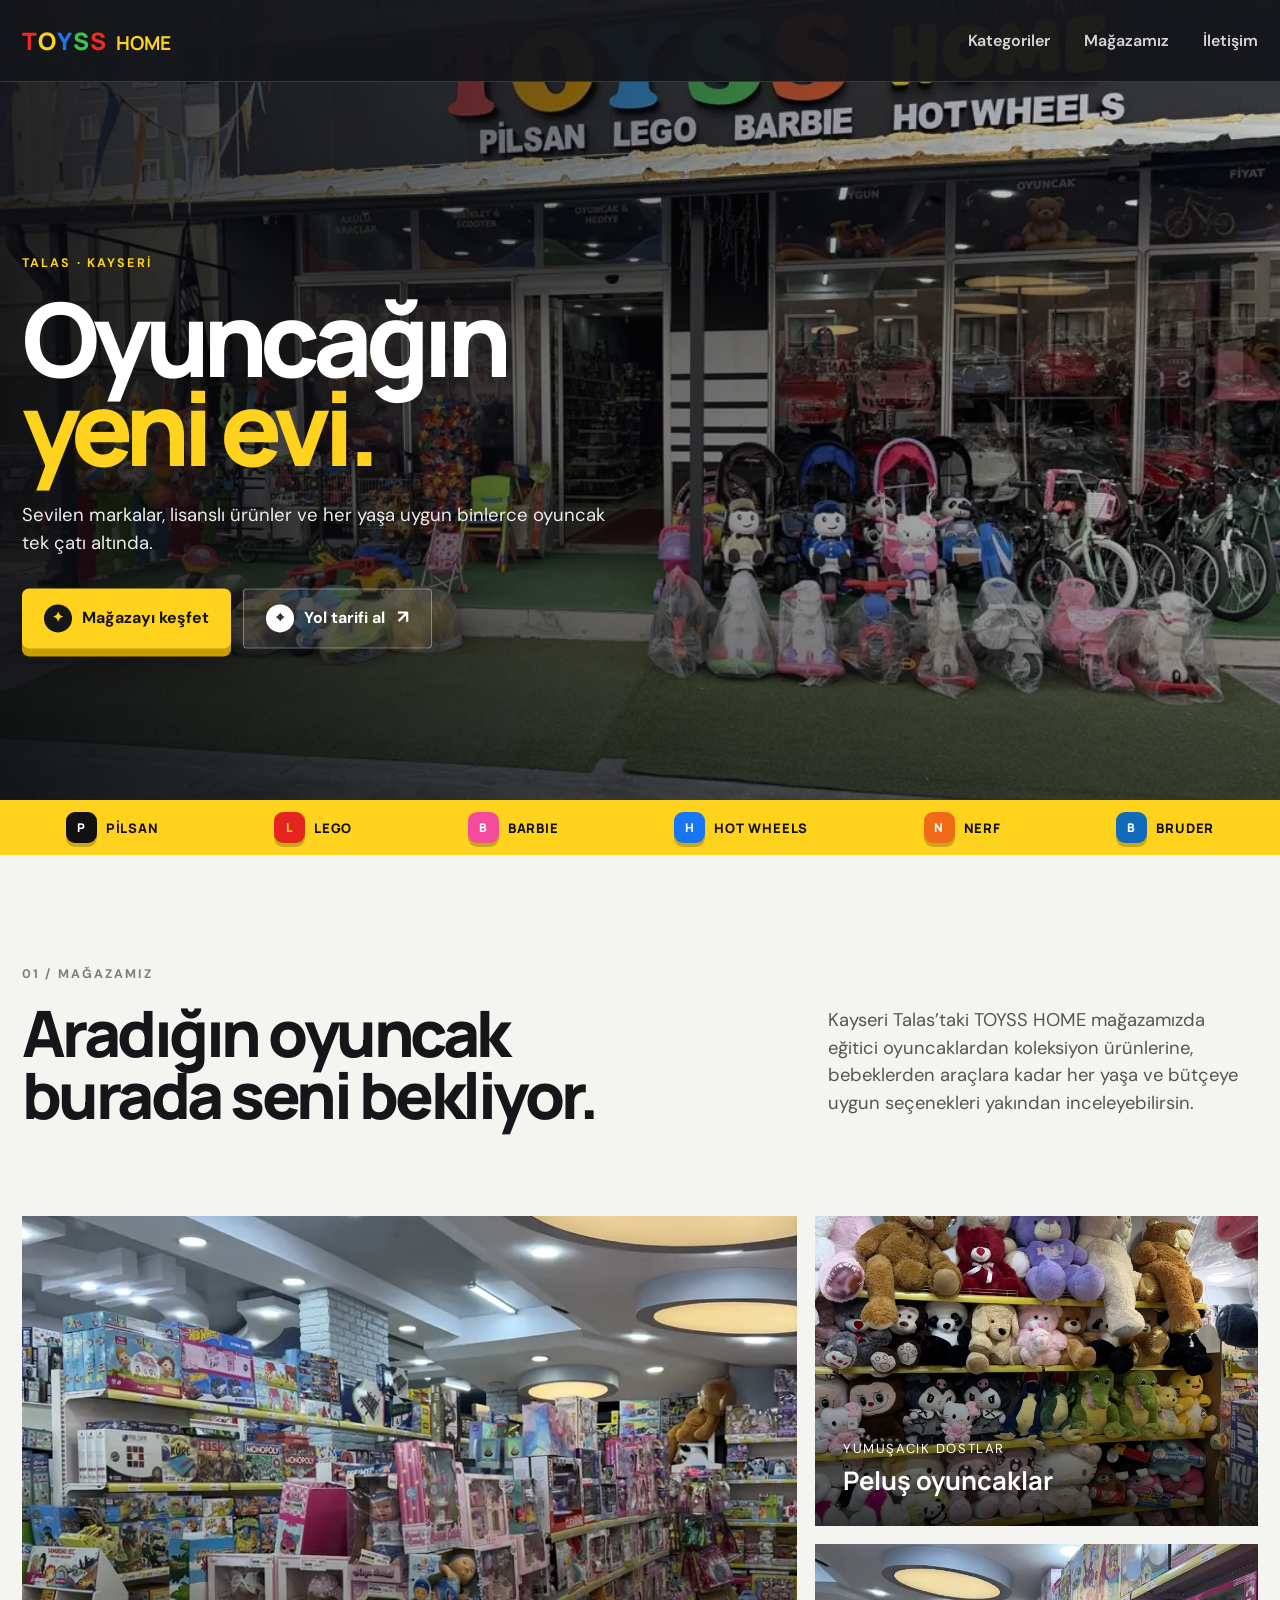
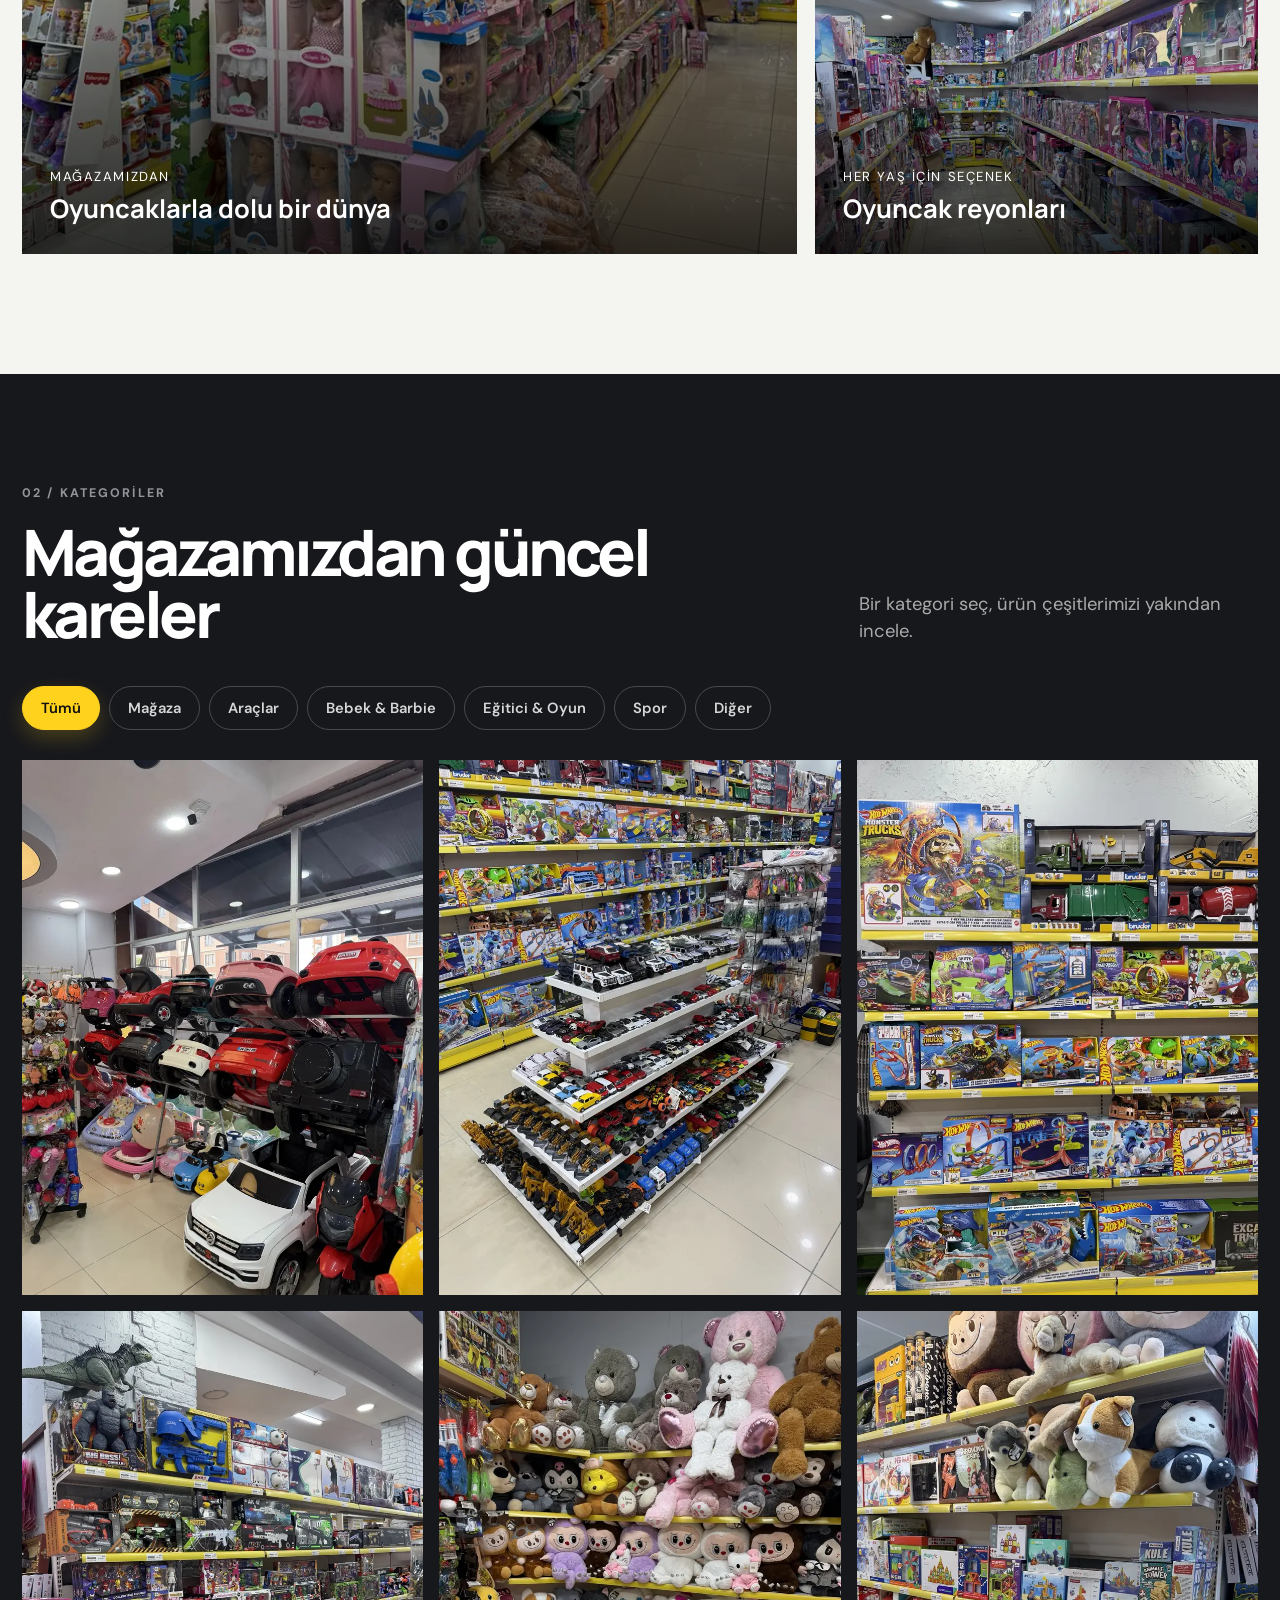
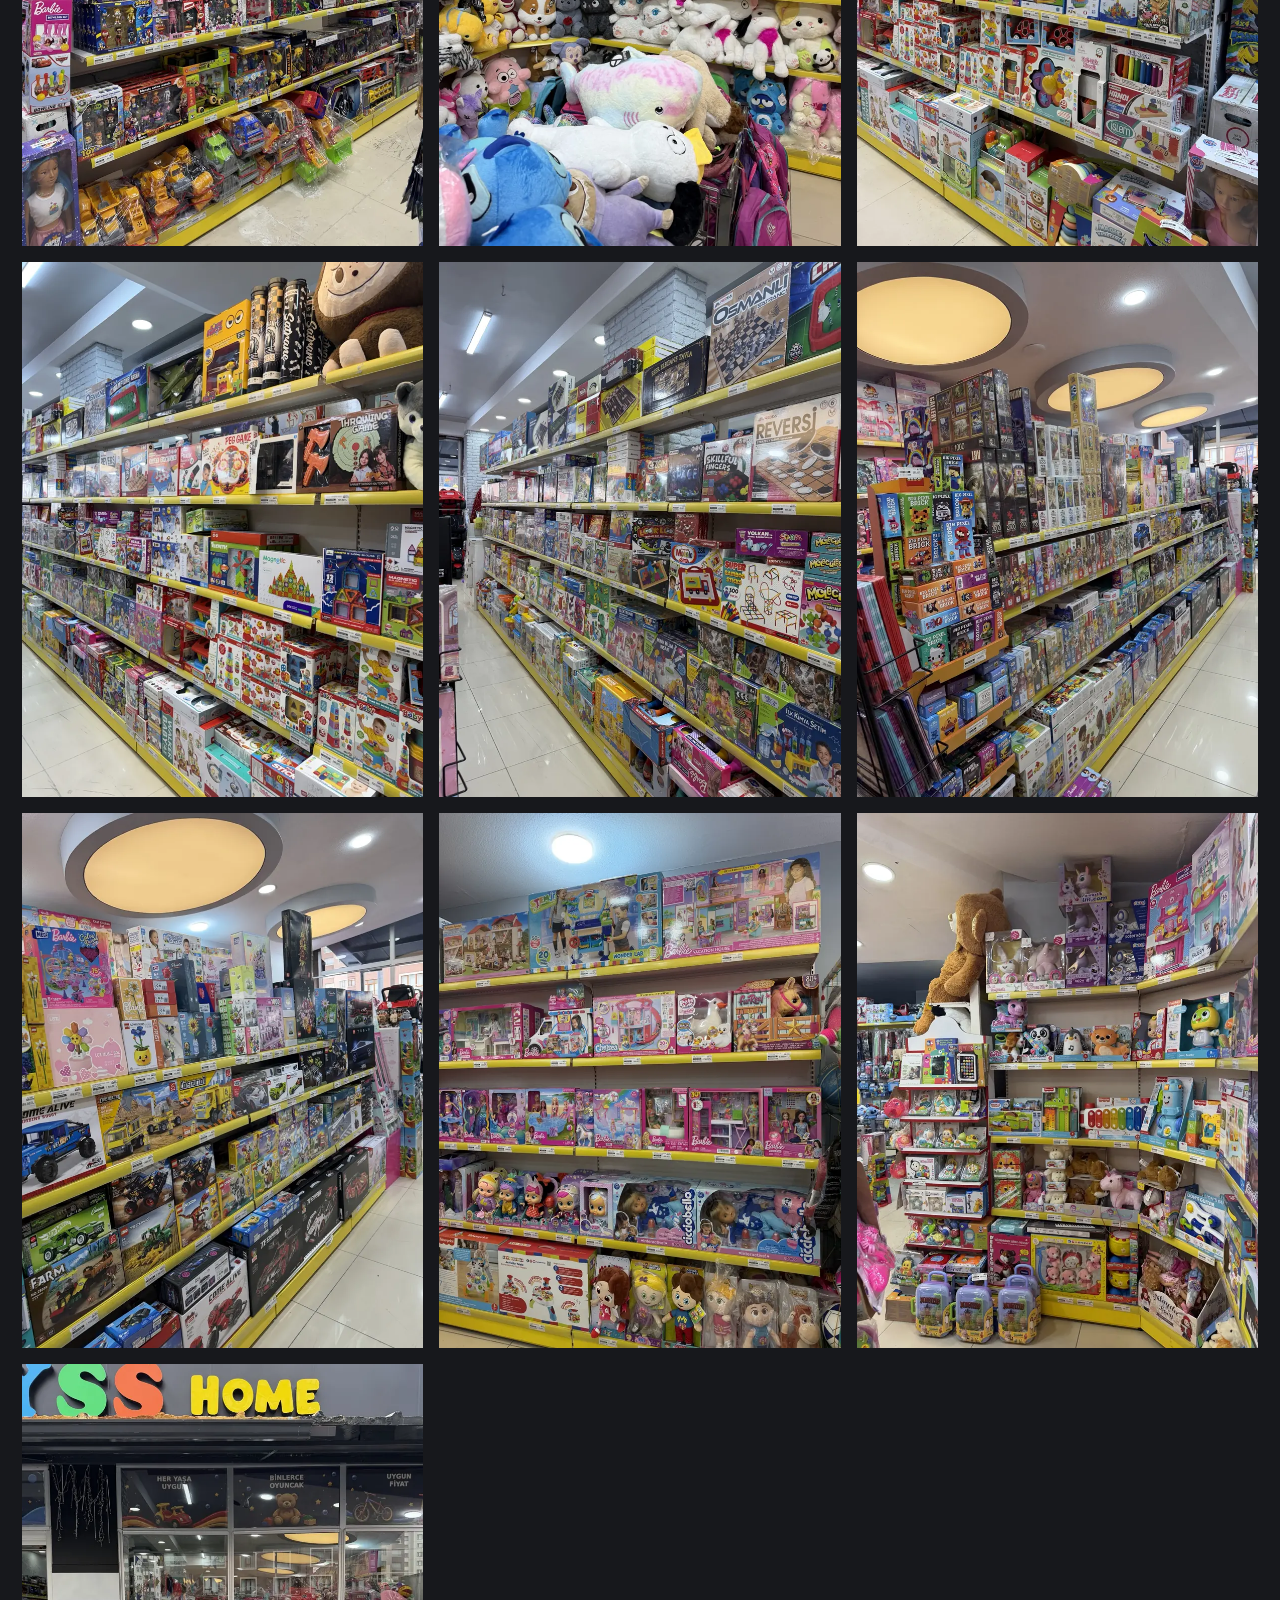
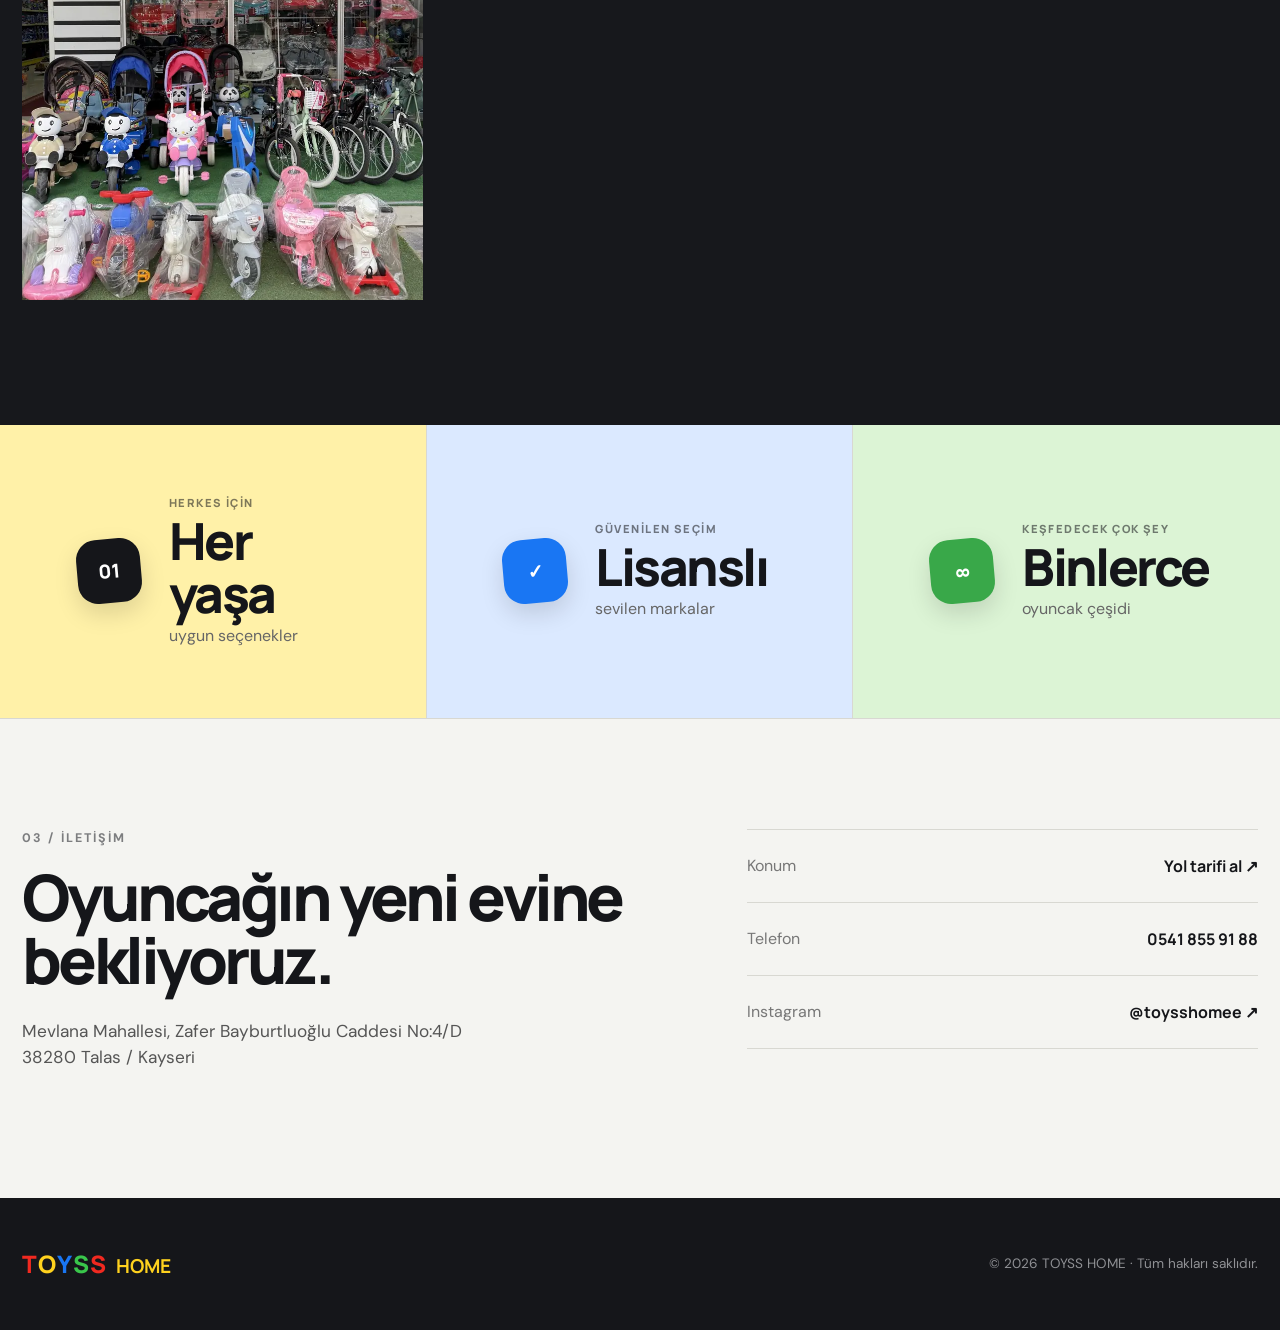
==== commit a7e7137f: "Refresh store photos and storefront hero" ====
--- a/index.html
+++ b/index.html
@@ -17,12 +17,12 @@
   <meta property="og:title" content="TOYSS HOME | Kayseri Talas Oyuncak Mağazası">
   <meta property="og:description" content="Kayseri Talas’ta TOYSS HOME oyuncak mağazası: LEGO, Hot Wheels, Barbie, Nerf, peluş, akülü araç, bisiklet, paten, kutu oyunu ve lisanslı oyuncak çeşitleri.">
   <meta property="og:url" content="https://toysshome.com/">
-  <meta property="og:image" content="https://toysshome.com/assets/IMG_8299.webp">
-  <meta property="og:image:alt" content="TOYSS HOME oyuncak mağazasının dış görünümü">
+  <meta property="og:image" content="https://toysshome.com/assets/storefront-toyss-home.webp">
+  <meta property="og:image:alt" content="TOYSS HOME mağazasının gündüz dış cephesi">
   <meta name="twitter:card" content="summary_large_image">
   <meta name="twitter:title" content="TOYSS HOME | Kayseri Talas Oyuncak Mağazası">
   <meta name="twitter:description" content="Kayseri Talas’ta TOYSS HOME oyuncak mağazası: LEGO, Hot Wheels, Barbie, Nerf, peluş, akülü araç, bisiklet, paten, kutu oyunu ve lisanslı oyuncak çeşitleri.">
-  <meta name="twitter:image" content="https://toysshome.com/assets/IMG_8299.webp">
+  <meta name="twitter:image" content="https://toysshome.com/assets/storefront-toyss-home.webp">
   <link rel="icon" href="/favicon.svg" type="image/svg+xml">
   <link rel="icon" href="/favicon-96.png" sizes="96x96" type="image/png">
   <link rel="apple-touch-icon" href="/toyss-home-logo.png">
@@ -39,7 +39,7 @@
     "name":"TOYSS HOME",
     "url":"https://toysshome.com/",
     "telephone":"+90 541 855 91 88",
-    "image":"https://toysshome.com/assets/IMG_8299.webp",
+    "image":"https://toysshome.com/assets/storefront-toyss-home.webp",
     "description":"Kayseri Talas'ta lisanslı oyuncaklar, LEGO, Hot Wheels, Barbie, Nerf, peluş, bisiklet, akülü araç, paten ve kutu oyunları sunan oyuncak mağazası.",
     "address":{"@type":"PostalAddress","streetAddress":"Mevlana Mahallesi, Zafer Bayburtluoğlu Caddesi No:4/D","postalCode":"38280","addressLocality":"Talas","addressRegion":"Kayseri","addressCountry":"TR"},
     "areaServed":["Talas","Kayseri"],
@@ -57,7 +57,7 @@
 
   <main id="top">
     <section class="hero">
-      <img src="assets/IMG_8299.webp" alt="Toyss Home oyuncak mağazasının gece dış görünümü" fetchpriority="high">
+      <img src="assets/storefront-toyss-home.webp" alt="TOYSS HOME mağazasının gündüz dış cephesi" width="1024" height="768" fetchpriority="high" decoding="async">
       <div class="hero-shade"></div>
       <div class="hero-content">
         <span class="eyebrow">TALAS · KAYSERİ</span>
@@ -74,40 +74,30 @@
     </section>
 
     <section class="feature-grid">
-      <article class="feature feature-wide"><img src="assets/IMG_8327.webp" alt="Toyss Home geniş mağaza içi"><div><span>Binlerce seçenek</span><h3>Mağazamızı keşfet</h3></div></article>
-      <article class="feature"><img src="assets/IMG_8314.webp" alt="LEGO ve lisanslı yapım setleri"><div><span>Lisanslı setler</span><h3>LEGO Dünyası</h3></div></article>
-      <article class="feature"><img src="assets/IMG_8307.webp" alt="Peluş oyuncak çeşitleri"><div><span>Yumuşacık dostlar</span><h3>Peluşlar</h3></div></article>
+      <article class="feature feature-wide"><img src="assets/toyss-home-9207.webp" alt="TOYSS HOME mağazasının geniş iç mekânı" width="800" height="1067" loading="lazy" decoding="async"><div><span>Mağazamızdan</span><h3>Oyuncaklarla dolu bir dünya</h3></div></article>
+      <article class="feature"><img src="assets/toyss-home-9213.webp" alt="TOYSS HOME mağazasında peluş oyuncak reyonu" width="800" height="1067" loading="lazy" decoding="async"><div><span>Yumuşacık dostlar</span><h3>Peluş oyuncaklar</h3></div></article>
+      <article class="feature"><img src="assets/toyss-home-9220.webp" alt="TOYSS HOME mağazasındaki renkli oyuncak reyonu" width="800" height="1067" loading="lazy" decoding="async"><div><span>Her yaş için seçenek</span><h3>Oyuncak reyonları</h3></div></article>
     </section>
 
     <section class="catalog" id="kategoriler">
-      <div class="catalog-head"><div><span class="section-no">02 / KATEGORİLER</span><h2>Mağazamızdan kareler</h2></div><p>Bir kategori seç, ürün çeşitlerimizi yakından incele.</p></div>
+      <div class="catalog-head"><div><span class="section-no">02 / KATEGORİLER</span><h2>Mağazamızdan güncel kareler</h2></div><p>Bir kategori seç, ürün çeşitlerimizi yakından incele.</p></div>
       <div class="filters" role="group" aria-label="Galeri kategorileri">
         <button class="active" data-filter="all">Tümü</button><button data-filter="magaza">Mağaza</button><button data-filter="arac">Araçlar</button><button data-filter="bebek">Bebek & Barbie</button><button data-filter="egitici">Eğitici & Oyun</button><button data-filter="spor">Spor</button><button data-filter="diger">Diğer</button>
       </div>
       <div class="gallery">
-        <figure data-cat="magaza"><img src="assets/IMG_8300.webp" alt="Toyss Home mağaza cephesi" loading="lazy"><figcaption>Mağaza cephesi</figcaption></figure>
-        <figure data-cat="magaza"><img src="assets/IMG_8311.webp" alt="Toyss Home oyun ve set reyonu" loading="lazy"><figcaption>Oyun ve set reyonu</figcaption></figure>
-        <figure data-cat="magaza"><img src="assets/IMG_8312.webp" alt="Toyss Home bebek reyonu koridoru" loading="lazy"><figcaption>Mağazamız</figcaption></figure>
-        <figure data-cat="arac"><img src="assets/IMG_8324.webp" alt="Hot Wheels ve Bruder ürünleri" loading="lazy"><figcaption>Hot Wheels & Bruder</figcaption></figure>
-        <figure data-cat="arac"><img src="assets/IMG_8301.webp" alt="Metal arabalar ve pist setleri" loading="lazy"><figcaption>Arabalar & pist setleri</figcaption></figure>
-        <figure data-cat="arac"><img src="assets/IMG_8325.webp" alt="Kumandalı araç, drone ve robotlar" loading="lazy"><figcaption>Kumandalı araçlar & robotlar</figcaption></figure>
-        <figure data-cat="arac"><img src="assets/IMG_8326.webp" alt="Model araç ve iş makineleri" loading="lazy"><figcaption>Model araçlar & iş makineleri</figcaption></figure>
-        <figure data-cat="arac"><img src="assets/IMG_8303.webp" alt="Model araba reyonu" loading="lazy"><figcaption>Model arabalar</figcaption></figure>
-        <figure data-cat="arac"><img src="assets/IMG_8323.webp" alt="Nerf ve oyuncak silah reyonu" loading="lazy"><figcaption>Nerf & aksiyon</figcaption></figure>
-        <figure data-cat="arac"><img src="assets/IMG_8322.webp" alt="Aksiyon figürleri ve oyuncak setleri" loading="lazy"><figcaption>Aksiyon figürleri</figcaption></figure>
-        <figure data-cat="bebek"><img src="assets/IMG_8319.webp" alt="Barbie ve bebek oyuncakları" loading="lazy"><figcaption>Barbie & bebekler</figcaption></figure>
-        <figure data-cat="bebek"><img src="assets/IMG_8320.webp" alt="Barbie oyun setleri ve bebekler" loading="lazy"><figcaption>Barbie oyun setleri</figcaption></figure>
-        <figure data-cat="bebek"><img src="assets/IMG_8310.webp" alt="Fisher Price ve bebek oyuncakları" loading="lazy"><figcaption>İlk yaş oyuncakları</figcaption></figure>
-        <figure data-cat="bebek"><img src="assets/IMG_8309.webp" alt="Eğitici elektronik çocuk oyuncakları" loading="lazy"><figcaption>Minikler için</figcaption></figure>
-        <figure data-cat="egitici"><img src="assets/IMG_8313.webp" alt="Puzzle, LEGO ve eğitici setler" loading="lazy"><figcaption>Puzzle & LEGO</figcaption></figure>
-        <figure data-cat="egitici"><img src="assets/IMG_8316.webp" alt="Kutu oyunları ve eğitici oyuncaklar" loading="lazy"><figcaption>Kutu oyunları</figcaption></figure>
-        <figure data-cat="egitici"><img src="assets/IMG_8315.webp" alt="Monopoly, oyun ve aktivite setleri" loading="lazy"><figcaption>Oyun & aktivite</figcaption></figure>
-        <figure data-cat="spor"><img src="assets/IMG_8304.webp" alt="Kask ve koruyucu ekipmanlar" loading="lazy"><figcaption>Kask & koruyucu setler</figcaption></figure>
-        <figure data-cat="spor"><img src="assets/IMG_8305.webp" alt="Paten çeşitleri" loading="lazy"><figcaption>Patenler</figcaption></figure>
-        <figure data-cat="spor"><img src="assets/IMG_8306.webp" alt="Kaykay çeşitleri" loading="lazy"><figcaption>Kaykaylar</figcaption></figure>
-        <figure data-cat="spor"><img src="assets/IMG_8318.webp" alt="Futbol, basketbol ve voleybol topları" loading="lazy"><figcaption>Top çeşitleri</figcaption></figure>
-        <figure data-cat="diger"><img src="assets/IMG_8302.webp" alt="Parti malzemeleri" loading="lazy"><figcaption>Parti malzemeleri</figcaption></figure>
-        <figure data-cat="diger"><img src="assets/IMG_8308.webp" alt="Oyuncak mağazası karma ürün reyonu" loading="lazy"><figcaption>Her yaşa uygun oyuncaklar</figcaption></figure>
+        <figure data-cat="arac"><img src="assets/toyss-home-9208.webp" alt="Akülü araçlar ve bisikletler" width="800" height="1067" loading="lazy" decoding="async"><figcaption>Akülü araçlar &amp; bisikletler</figcaption></figure>
+        <figure data-cat="arac"><img src="assets/toyss-home-9209.webp" alt="Model araba çeşitleri" width="800" height="1067" loading="lazy" decoding="async"><figcaption>Model arabalar</figcaption></figure>
+        <figure data-cat="egitici"><img src="assets/toyss-home-9210.webp" alt="Oyuncak setleri ve kutu oyunları" width="800" height="1067" loading="lazy" decoding="async"><figcaption>Oyuncak setleri &amp; kutu oyunları</figcaption></figure>
+        <figure data-cat="magaza"><img src="assets/toyss-home-9211.webp" alt="TOYSS HOME oyuncak reyonları" width="800" height="1067" loading="lazy" decoding="async"><figcaption>Oyuncak reyonları</figcaption></figure>
+        <figure data-cat="diger"><img src="assets/toyss-home-9212.webp" alt="Peluş oyuncak çeşitleri" width="800" height="1067" loading="lazy" decoding="async"><figcaption>Peluş oyuncaklar</figcaption></figure>
+        <figure data-cat="egitici"><img src="assets/toyss-home-9214.webp" alt="Yapım setleri ve oyuncak kutuları" width="800" height="1067" loading="lazy" decoding="async"><figcaption>Yapım setleri &amp; oyuncaklar</figcaption></figure>
+        <figure data-cat="egitici"><img src="assets/toyss-home-9215.webp" alt="Kutu oyunları ve eğitici setler" width="800" height="1067" loading="lazy" decoding="async"><figcaption>Kutu oyunları &amp; setler</figcaption></figure>
+        <figure data-cat="magaza"><img src="assets/toyss-home-9216.webp" alt="TOYSS HOME mağaza reyonu" width="800" height="1067" loading="lazy" decoding="async"><figcaption>Mağazamızdan kareler</figcaption></figure>
+        <figure data-cat="magaza"><img src="assets/toyss-home-9217.webp" alt="TOYSS HOME mağazasının içinden" width="800" height="1067" loading="lazy" decoding="async"><figcaption>Mağaza içi</figcaption></figure>
+        <figure data-cat="spor"><img src="assets/toyss-home-9218.webp" alt="Bisiklet ve scooter reyonu" width="800" height="1067" loading="lazy" decoding="async"><figcaption>Bisiklet &amp; scooter</figcaption></figure>
+        <figure data-cat="bebek"><img src="assets/toyss-home-9219.webp" alt="Bebek ve Barbie oyuncakları" width="800" height="1067" loading="lazy" decoding="async"><figcaption>Bebek &amp; Barbie</figcaption></figure>
+        <figure data-cat="bebek"><img src="assets/toyss-home-9221.webp" alt="Bebek ve okul öncesi oyuncaklar" width="800" height="1067" loading="lazy" decoding="async"><figcaption>Minikler için</figcaption></figure>
+        <figure data-cat="spor"><img src="assets/toyss-home-9222.webp" alt="TOYSS HOME mağaza önü, bisiklet ve akülü araçlar" width="800" height="1067" loading="lazy" decoding="async"><figcaption>Mağaza önü &amp; araçlar</figcaption></figure>
       </div>
     </section>
 
--- a/style.css
+++ b/style.css
@@ -1,5 +1,5 @@
-:root{--ink:#15161a;--soft:#f4f4f1;--yellow:#ffd21e;--blue:#1976f3;--green:#39c64b;--red:#f12920;--line:#d8d8d2;--pad:max(22px,calc((100vw - 1240px)/2))}*{box-sizing:border-box}html{scroll-behavior:smooth}body{margin:0;background:var(--soft);color:var(--ink);font-family:'DM Sans',Arial,sans-serif;font-size:16px;line-height:1.5}img{display:block;width:100%}a{color:inherit;text-decoration:none}.site-header{height:82px;padding:0 var(--pad);display:flex;align-items:center;justify-content:space-between;background:rgba(21,22,26,.94);color:#fff;position:absolute;z-index:10;width:100%;border-bottom:1px solid #ffffff25}.brand{display:flex;align-items:baseline;gap:10px;font-family:Manrope,sans-serif;font-weight:800}.logo{display:flex;gap:1px;font-size:1.5rem}.logo i{font-style:normal}.logo i:nth-child(1),.logo i:nth-child(5){color:var(--red)}.logo i:nth-child(2){color:var(--yellow)}.logo i:nth-child(3){color:var(--blue)}.logo i:nth-child(4){color:var(--green)}.brand strong{color:var(--yellow);font-size:1.2rem}.site-header nav{display:flex;gap:34px;font-weight:600}.site-header nav a{opacity:.82}.site-header nav a:hover{opacity:1;color:var(--yellow)}.menu{display:none;background:none;border:0;color:#fff;font-size:1.5rem}.hero{height:min(880px,95vh);min-height:680px;position:relative;background:#111;color:#fff;overflow:hidden}.hero>img{height:100%;object-fit:cover}.hero-shade{position:absolute;inset:0;background:linear-gradient(90deg,rgba(8,9,12,.87) 0%,rgba(8,9,12,.36) 58%,rgba(8,9,12,.14)),linear-gradient(0deg,rgba(8,9,12,.62),transparent 44%)}.hero-content{position:absolute;left:var(--pad);top:50%;transform:translateY(-44%);max-width:680px}.eyebrow,.section-no{display:block;font-weight:700;letter-spacing:.17em;font-size:.78rem;text-transform:uppercase}.eyebrow{color:var(--yellow);margin-bottom:22px}.hero h1{font:800 clamp(3.8rem,8vw,7.7rem)/.87 Manrope,sans-serif;letter-spacing:-.065em;margin:0}.hero h1 em{font-style:normal;color:var(--yellow)}.hero-content p{font-size:1.16rem;max-width:600px;margin:30px 0;color:#ececec}.hero-actions{display:flex;gap:12px;flex-wrap:wrap}.btn{padding:15px 22px;border-radius:4px;font-weight:700}.btn.primary{background:var(--yellow);color:#141414}.btn.glass{background:#ffffff13;border:1px solid #ffffff55}.brand-strip{position:absolute;bottom:0;width:100%;display:flex;justify-content:space-around;gap:36px;padding:19px var(--pad);background:var(--yellow);color:#111;font:800 .83rem Manrope,sans-serif;letter-spacing:.08em;overflow:hidden}.intro,.catalog-head,.contact{padding-left:var(--pad);padding-right:var(--pad)}.intro{display:grid;grid-template-columns:1.25fr .75fr;gap:90px;padding-top:110px;padding-bottom:80px}.section-no{color:#7c7d7f;margin-bottom:18px}.intro h2,.catalog h2,.contact h2{font:800 clamp(2.5rem,5vw,5rem)/.98 Manrope,sans-serif;letter-spacing:-.055em;margin:0}.intro p,.catalog-head>p{font-size:1.15rem;margin-top:42px;color:#555;max-width:530px}.feature-grid{padding:0 var(--pad) 120px;display:grid;grid-template-columns:1.4fr .8fr;grid-template-rows:310px 310px;gap:18px}.feature{position:relative;overflow:hidden;background:#222}.feature-wide{grid-row:1/3}.feature img{height:100%;object-fit:cover;transition:transform .6s}.feature:hover img{transform:scale(1.025)}.feature:after{content:"";position:absolute;inset:35% 0 0;background:linear-gradient(transparent,rgba(0,0,0,.78))}.feature div{position:absolute;left:28px;bottom:25px;color:#fff;z-index:1}.feature span{font-size:.82rem;text-transform:uppercase;letter-spacing:.12em}.feature h3{margin:3px 0;font:700 1.6rem Manrope,sans-serif}.catalog{background:#17181c;color:#fff;padding:110px 0 125px}.catalog-head{display:flex;align-items:flex-end;justify-content:space-between;gap:50px}.catalog-head .section-no{color:#92949a}.catalog-head>p{color:#aaa;margin:0}.filters{padding:40px var(--pad) 30px;display:flex;gap:9px;overflow:auto;scrollbar-width:none}.filters button{border:1px solid #484950;background:transparent;color:#d7d7d8;border-radius:30px;padding:11px 18px;font:600 .92rem 'DM Sans';white-space:nowrap;cursor:pointer}.filters button.active,.filters button:hover{background:var(--yellow);border-color:var(--yellow);color:#111}.gallery{padding:0 var(--pad);display:grid;grid-template-columns:repeat(3,1fr);gap:16px}.gallery figure{margin:0;background:#24252a;position:relative;overflow:hidden;aspect-ratio:4/3;cursor:zoom-in}.gallery figure.hide{display:none}.gallery img{height:100%;object-fit:cover;transition:transform .45s,filter .45s}.gallery figure:hover img{transform:scale(1.025);filter:brightness(.8)}.gallery figcaption{position:absolute;left:18px;bottom:15px;font-weight:700;opacity:0;transform:translateY(8px);transition:.3s}.gallery figure:hover figcaption{opacity:1;transform:none}.promise{display:grid;grid-template-columns:repeat(3,1fr);border-bottom:1px solid var(--line)}.promise div{padding:70px 6vw;border-right:1px solid var(--line)}.promise div:last-child{border:0}.promise strong,.promise span{display:block}.promise strong{font:800 clamp(2.1rem,4vw,4rem) Manrope,sans-serif;letter-spacing:-.05em}.promise span{color:#666}.contact{padding-top:110px;padding-bottom:110px;display:grid;grid-template-columns:1.1fr .9fr;gap:100px}.contact-copy p{font-size:1.08rem;color:#555;margin-top:28px}.contact-actions a{display:flex;justify-content:space-between;gap:18px;border-top:1px solid var(--line);padding:24px 0}.contact-actions a:last-child{border-bottom:1px solid var(--line)}.contact-actions span{color:#777}.contact-actions strong{font-family:Manrope,sans-serif}.contact-actions a:hover strong{color:#155fd2}footer{background:#15161a;color:#fff;padding:42px var(--pad);display:flex;align-items:center;justify-content:space-between}footer p{color:#8f9094;font-size:.85rem}.lightbox{width:min(1100px,92vw);max-height:92vh;background:#111;border:0;padding:0;color:#fff}.lightbox::backdrop{background:#000d}.lightbox img{max-height:82vh;object-fit:contain}.lightbox button{position:absolute;right:8px;top:5px;border:0;background:#0009;color:#fff;width:42px;height:42px;font-size:1.6rem;cursor:pointer}.lightbox p{margin:12px 18px 17px;font-weight:600}
-@media(max-width:800px){.site-header{height:68px}.site-header nav{position:absolute;top:68px;left:0;right:0;display:none;flex-direction:column;background:#15161a;padding:20px 24px;gap:20px}.site-header.open nav{display:flex}.menu{display:block}.hero{min-height:720px}.hero>img{object-position:58% center}.hero-shade{background:linear-gradient(0deg,rgba(8,9,12,.9) 12%,rgba(8,9,12,.3) 80%)}.hero-content{top:auto;bottom:100px;transform:none;right:22px}.hero h1{font-size:clamp(3.5rem,18vw,5.4rem)}.hero-content p{font-size:1rem;margin:22px 0}.brand-strip{justify-content:flex-start}.intro{grid-template-columns:1fr;gap:0;padding-top:75px;padding-bottom:60px}.intro p{margin-top:26px}.feature-grid{grid-template-columns:1fr;grid-template-rows:390px 290px 290px;padding-bottom:80px}.feature-wide{grid-row:auto}.catalog{padding-top:75px;padding-bottom:85px}.catalog-head{align-items:flex-start;flex-direction:column;gap:24px}.gallery{grid-template-columns:1fr 1fr;gap:8px}.gallery figure{aspect-ratio:3/4}.gallery figcaption{opacity:1;transform:none;background:#0009;left:8px;bottom:8px;padding:5px 8px;font-size:.75rem}.promise{grid-template-columns:1fr}.promise div{padding:38px var(--pad);border-right:0;border-bottom:1px solid var(--line)}.contact{grid-template-columns:1fr;gap:55px;padding-top:75px;padding-bottom:75px}footer{align-items:flex-start;flex-direction:column;gap:16px}}@media(max-width:420px){.gallery{grid-template-columns:1fr}.gallery figure{aspect-ratio:4/3}.btn{width:100%;text-align:center}.logo{font-size:1.22rem}.brand strong{font-size:1rem}}
+:root{--ink:#15161a;--soft:#f4f4f1;--yellow:#ffd21e;--blue:#1976f3;--green:#39c64b;--red:#f12920;--line:#d8d8d2;--pad:max(22px,calc((100vw - 1240px)/2))}*{box-sizing:border-box}html{scroll-behavior:smooth}body{margin:0;background:var(--soft);color:var(--ink);font-family:'DM Sans',Arial,sans-serif;font-size:16px;line-height:1.5}img{display:block;width:100%}a{color:inherit;text-decoration:none}.site-header{height:82px;padding:0 var(--pad);display:flex;align-items:center;justify-content:space-between;background:rgba(21,22,26,.94);color:#fff;position:absolute;z-index:10;width:100%;border-bottom:1px solid #ffffff25}.brand{display:flex;align-items:baseline;gap:10px;font-family:Manrope,sans-serif;font-weight:800}.logo{display:flex;gap:1px;font-size:1.5rem}.logo i{font-style:normal}.logo i:nth-child(1),.logo i:nth-child(5){color:var(--red)}.logo i:nth-child(2){color:var(--yellow)}.logo i:nth-child(3){color:var(--blue)}.logo i:nth-child(4){color:var(--green)}.brand strong{color:var(--yellow);font-size:1.2rem}.site-header nav{display:flex;gap:34px;font-weight:600}.site-header nav a{opacity:.82}.site-header nav a:hover{opacity:1;color:var(--yellow)}.menu{display:none;background:none;border:0;color:#fff;font-size:1.5rem}.hero{height:min(880px,95vh);min-height:680px;position:relative;background:#111;color:#fff;overflow:hidden}.hero>img{height:100%;object-fit:cover;object-position:center 34%}.hero-shade{position:absolute;inset:0;background:linear-gradient(90deg,rgba(8,9,12,.87) 0%,rgba(8,9,12,.36) 58%,rgba(8,9,12,.14)),linear-gradient(0deg,rgba(8,9,12,.62),transparent 44%)}.hero-content{position:absolute;left:var(--pad);top:50%;transform:translateY(-44%);max-width:680px}.eyebrow,.section-no{display:block;font-weight:700;letter-spacing:.17em;font-size:.78rem;text-transform:uppercase}.eyebrow{color:var(--yellow);margin-bottom:22px}.hero h1{font:800 clamp(3.8rem,8vw,7.7rem)/.87 Manrope,sans-serif;letter-spacing:-.065em;margin:0}.hero h1 em{font-style:normal;color:var(--yellow)}.hero-content p{font-size:1.16rem;max-width:600px;margin:30px 0;color:#ececec}.hero-actions{display:flex;gap:12px;flex-wrap:wrap}.btn{padding:15px 22px;border-radius:4px;font-weight:700}.btn.primary{background:var(--yellow);color:#141414}.btn.glass{background:#ffffff13;border:1px solid #ffffff55}.brand-strip{position:absolute;bottom:0;width:100%;display:flex;justify-content:space-around;gap:36px;padding:19px var(--pad);background:var(--yellow);color:#111;font:800 .83rem Manrope,sans-serif;letter-spacing:.08em;overflow:hidden}.intro,.catalog-head,.contact{padding-left:var(--pad);padding-right:var(--pad)}.intro{display:grid;grid-template-columns:1.25fr .75fr;gap:90px;padding-top:110px;padding-bottom:80px}.section-no{color:#7c7d7f;margin-bottom:18px}.intro h2,.catalog h2,.contact h2{font:800 clamp(2.5rem,5vw,5rem)/.98 Manrope,sans-serif;letter-spacing:-.055em;margin:0}.intro p,.catalog-head>p{font-size:1.15rem;margin-top:42px;color:#555;max-width:530px}.feature-grid{padding:0 var(--pad) 120px;display:grid;grid-template-columns:1.4fr .8fr;grid-template-rows:310px 310px;gap:18px}.feature{position:relative;overflow:hidden;background:#222}.feature-wide{grid-row:1/3}.feature img{height:100%;object-fit:cover;transition:transform .6s}.feature:hover img{transform:scale(1.025)}.feature:after{content:"";position:absolute;inset:35% 0 0;background:linear-gradient(transparent,rgba(0,0,0,.78))}.feature div{position:absolute;left:28px;bottom:25px;color:#fff;z-index:1}.feature span{font-size:.82rem;text-transform:uppercase;letter-spacing:.12em}.feature h3{margin:3px 0;font:700 1.6rem Manrope,sans-serif}.catalog{background:#17181c;color:#fff;padding:110px 0 125px}.catalog-head{display:flex;align-items:flex-end;justify-content:space-between;gap:50px}.catalog-head .section-no{color:#92949a}.catalog-head>p{color:#aaa;margin:0}.filters{padding:40px var(--pad) 30px;display:flex;gap:9px;overflow:auto;scrollbar-width:none}.filters button{border:1px solid #484950;background:transparent;color:#d7d7d8;border-radius:30px;padding:11px 18px;font:600 .92rem 'DM Sans';white-space:nowrap;cursor:pointer}.filters button.active,.filters button:hover{background:var(--yellow);border-color:var(--yellow);color:#111}.gallery{padding:0 var(--pad);display:grid;grid-template-columns:repeat(3,1fr);gap:16px}.gallery figure{margin:0;background:#24252a;position:relative;overflow:hidden;aspect-ratio:3/4;cursor:zoom-in}.gallery figure.hide{display:none}.gallery img{height:100%;object-fit:cover;transition:transform .45s,filter .45s}.gallery figure:hover img{transform:scale(1.025);filter:brightness(.8)}.gallery figcaption{position:absolute;left:18px;bottom:15px;font-weight:700;opacity:0;transform:translateY(8px);transition:.3s}.gallery figure:hover figcaption{opacity:1;transform:none}.promise{display:grid;grid-template-columns:repeat(3,1fr);border-bottom:1px solid var(--line)}.promise div{padding:70px 6vw;border-right:1px solid var(--line)}.promise div:last-child{border:0}.promise strong,.promise span{display:block}.promise strong{font:800 clamp(2.1rem,4vw,4rem) Manrope,sans-serif;letter-spacing:-.05em}.promise span{color:#666}.contact{padding-top:110px;padding-bottom:110px;display:grid;grid-template-columns:1.1fr .9fr;gap:100px}.contact-copy p{font-size:1.08rem;color:#555;margin-top:28px}.contact-actions a{display:flex;justify-content:space-between;gap:18px;border-top:1px solid var(--line);padding:24px 0}.contact-actions a:last-child{border-bottom:1px solid var(--line)}.contact-actions span{color:#777}.contact-actions strong{font-family:Manrope,sans-serif}.contact-actions a:hover strong{color:#155fd2}footer{background:#15161a;color:#fff;padding:42px var(--pad);display:flex;align-items:center;justify-content:space-between}footer p{color:#8f9094;font-size:.85rem}.lightbox{width:min(1100px,92vw);max-height:92vh;background:#111;border:0;padding:0;color:#fff}.lightbox::backdrop{background:#000d}.lightbox img{max-height:82vh;object-fit:contain}.lightbox button{position:absolute;right:8px;top:5px;border:0;background:#0009;color:#fff;width:42px;height:42px;font-size:1.6rem;cursor:pointer}.lightbox p{margin:12px 18px 17px;font-weight:600}
+@media(max-width:800px){.site-header{height:68px}.site-header nav{position:absolute;top:68px;left:0;right:0;display:none;flex-direction:column;background:#15161a;padding:20px 24px;gap:20px}.site-header.open nav{display:flex}.menu{display:block}.hero{min-height:720px}.hero>img{object-position:58% center}.hero-shade{background:linear-gradient(0deg,rgba(8,9,12,.9) 12%,rgba(8,9,12,.3) 80%)}.hero-content{top:auto;bottom:100px;transform:none;right:22px}.hero h1{font-size:clamp(3.5rem,18vw,5.4rem)}.hero-content p{font-size:1rem;margin:22px 0}.brand-strip{justify-content:flex-start}.intro{grid-template-columns:1fr;gap:0;padding-top:75px;padding-bottom:60px}.intro p{margin-top:26px}.feature-grid{grid-template-columns:1fr;grid-template-rows:390px 290px 290px;padding-bottom:80px}.feature-wide{grid-row:auto}.catalog{padding-top:75px;padding-bottom:85px}.catalog-head{align-items:flex-start;flex-direction:column;gap:24px}.gallery{grid-template-columns:1fr 1fr;gap:8px}.gallery figure{aspect-ratio:3/4}.gallery figcaption{opacity:1;transform:none;background:#0009;left:8px;bottom:8px;padding:5px 8px;font-size:.75rem}.promise{grid-template-columns:1fr}.promise div{padding:38px var(--pad);border-right:0;border-bottom:1px solid var(--line)}.contact{grid-template-columns:1fr;gap:55px;padding-top:75px;padding-bottom:75px}footer{align-items:flex-start;flex-direction:column;gap:16px}}@media(max-width:420px){.gallery{grid-template-columns:1fr}.gallery figure{aspect-ratio:3/4}.btn{width:100%;text-align:center}.logo{font-size:1.22rem}.brand strong{font-size:1rem}}
 
 /* Premium colour and motion layer */
 :root{--purple:#8d45e8}.btn,.filters button,.contact-actions a{position:relative;overflow:hidden;transition:transform .24s cubic-bezier(.2,.8,.2,1),box-shadow .24s,background .24s,border-color .24s}.btn:before,.filters button:before{content:"";position:absolute;top:-80%;left:-55%;width:36%;height:250%;background:linear-gradient(90deg,transparent,#fff8,transparent);transform:rotate(22deg);transition:left .55s ease}.btn:hover:before,.filters button:hover:before{left:125%}.btn:hover,.filters button:hover{transform:translateY(-4px)}.btn:active,.filters button:active,.contact-actions a:active{transform:translateY(1px) scale(.97)}.btn.primary{border-radius:7px;box-shadow:0 8px 0 #c99d00,0 16px 25px #0005}.btn.primary:hover{box-shadow:0 11px 0 #c99d00,0 20px 32px #0007}.btn.glass:hover{background:#1976f3;border-color:#1976f3}.filters button.active{box-shadow:0 8px 20px #ffd21e36}.filters button:nth-child(3).active{background:#1976f3;border-color:#1976f3;color:#fff;box-shadow:0 8px 20px #1976f344}.filters button:nth-child(4).active{background:#f04b9b;border-color:#f04b9b;color:#fff;box-shadow:0 8px 20px #f04b9b44}.filters button:nth-child(5).active{background:#39c64b;border-color:#39c64b;color:#07170a;box-shadow:0 8px 20px #39c64b44}.filters button:nth-child(6).active{background:#f12920;border-color:#f12920;color:#fff;box-shadow:0 8px 20px #f1292044}.filters button:nth-child(7).active{background:var(--purple);border-color:var(--purple);color:#fff;box-shadow:0 8px 20px #8d45e844}.gallery figure.reveal{animation:gallery-reveal .52s cubic-bezier(.2,.75,.2,1) both}@keyframes gallery-reveal{from{opacity:0;transform:translateY(22px) scale(.975)}to{opacity:1;transform:none}}.promise div{transition:transform .3s,filter .3s}.promise div:nth-child(1){background:#fff1a8}.promise div:nth-child(2){background:#dbe9ff}.promise div:nth-child(3){background:#dcf4d5}.promise div:hover{transform:translateY(-7px);filter:saturate(1.18)}.contact-actions a:hover{color:#1976f3;transform:translateX(7px)}@media(prefers-reduced-motion:reduce){*{scroll-behavior:auto!important;animation:none!important;transition:none!important}}
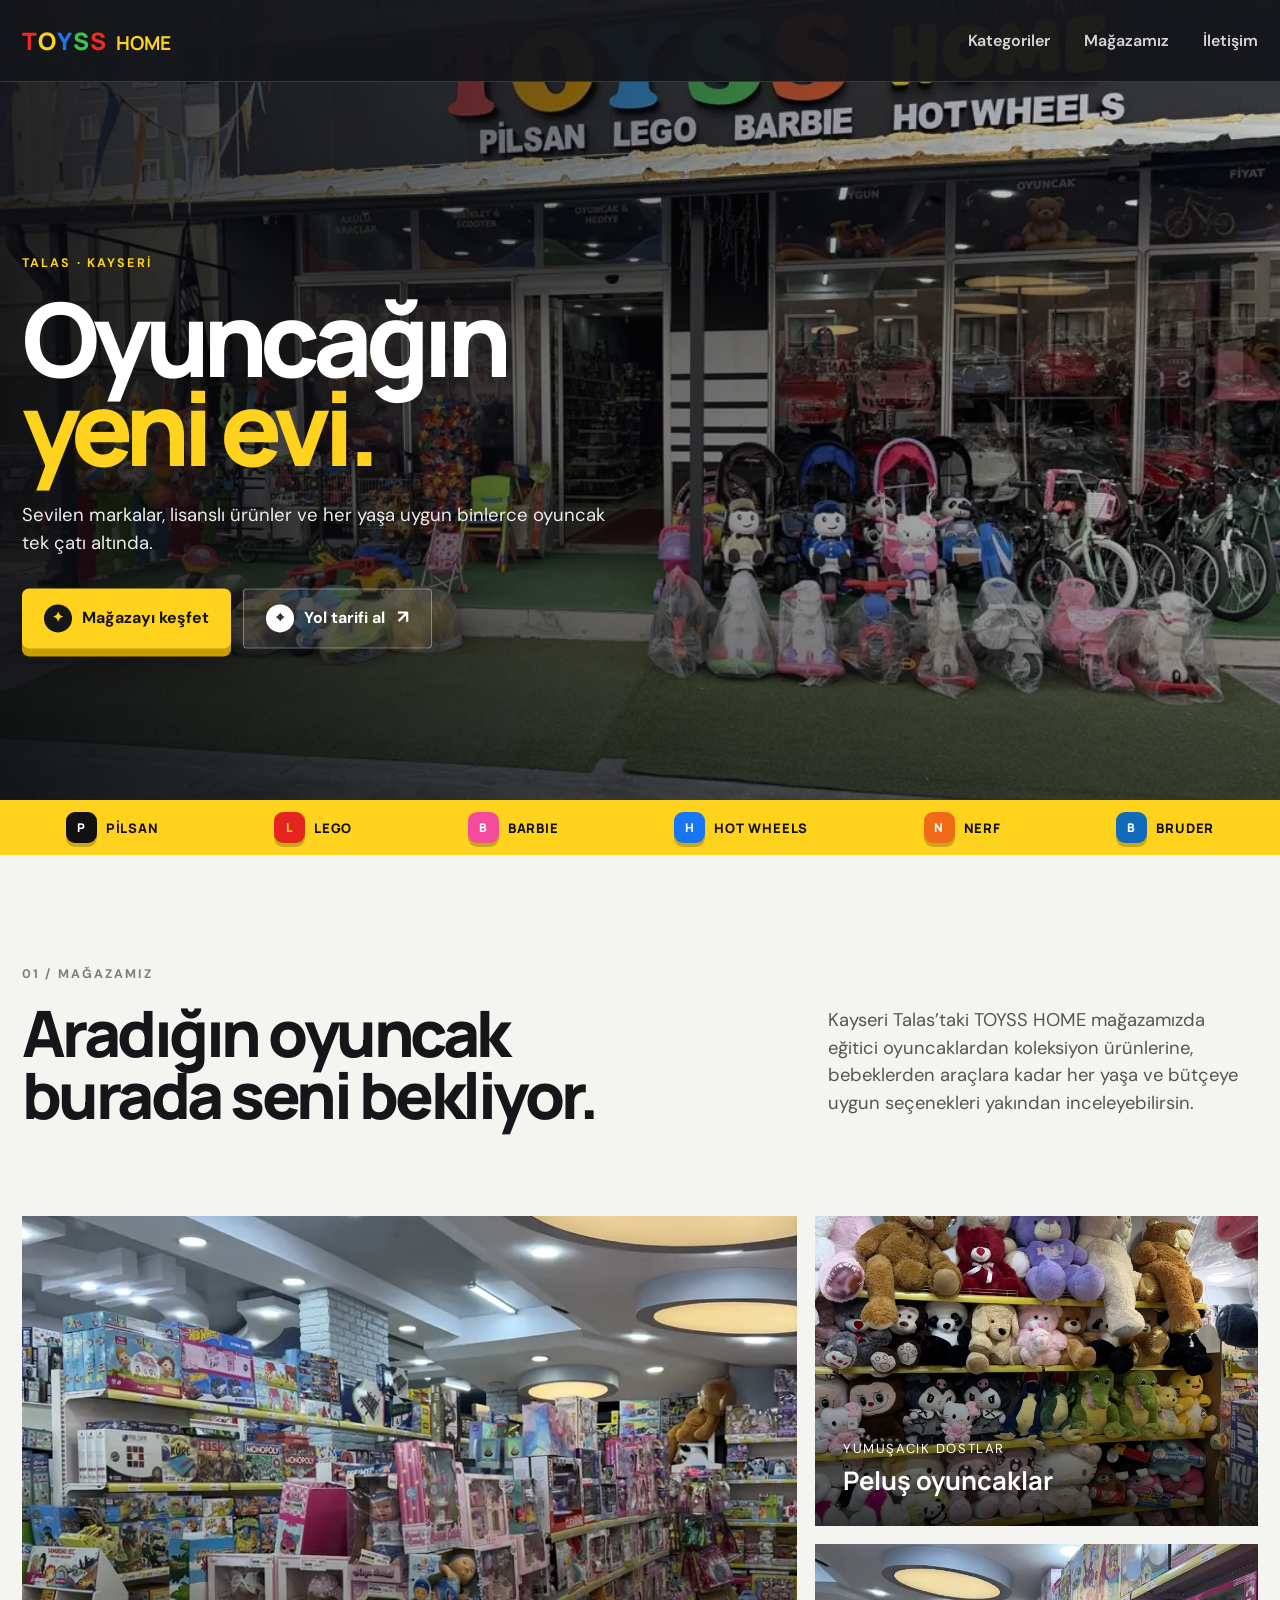
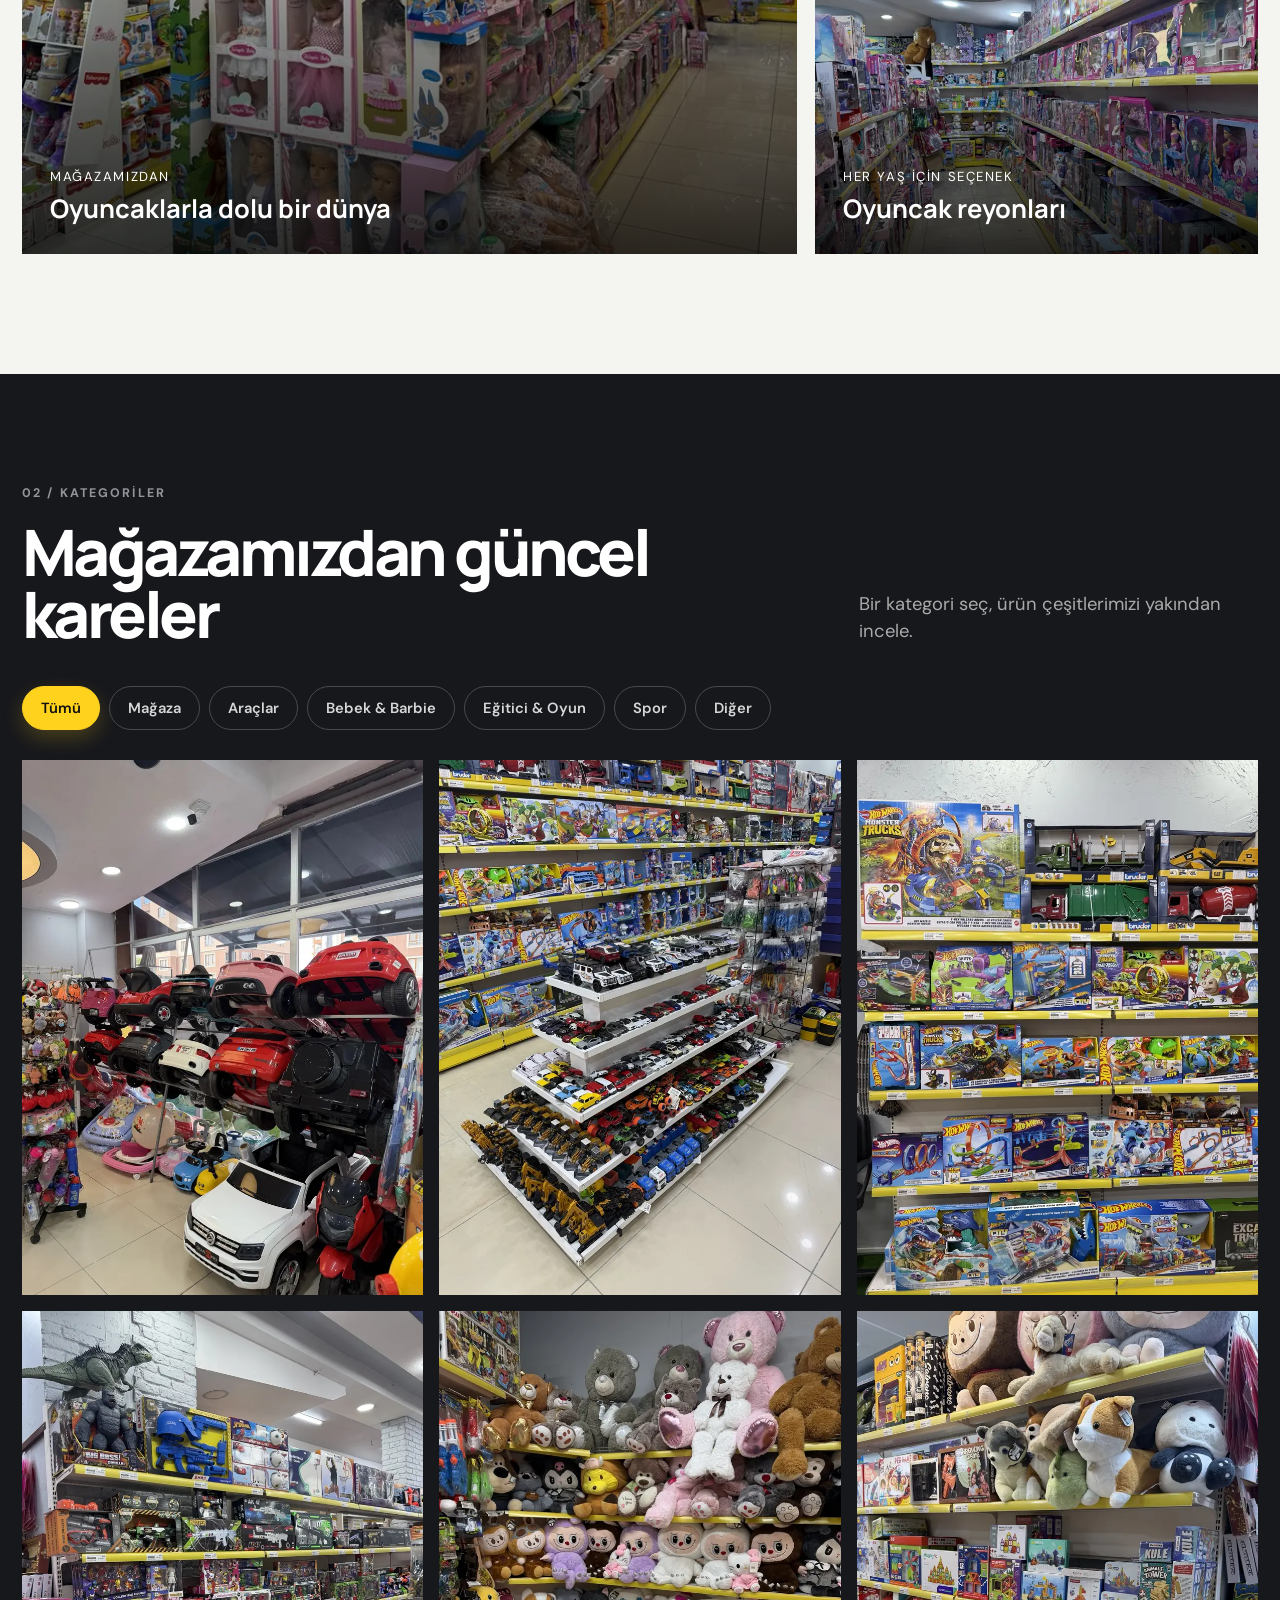
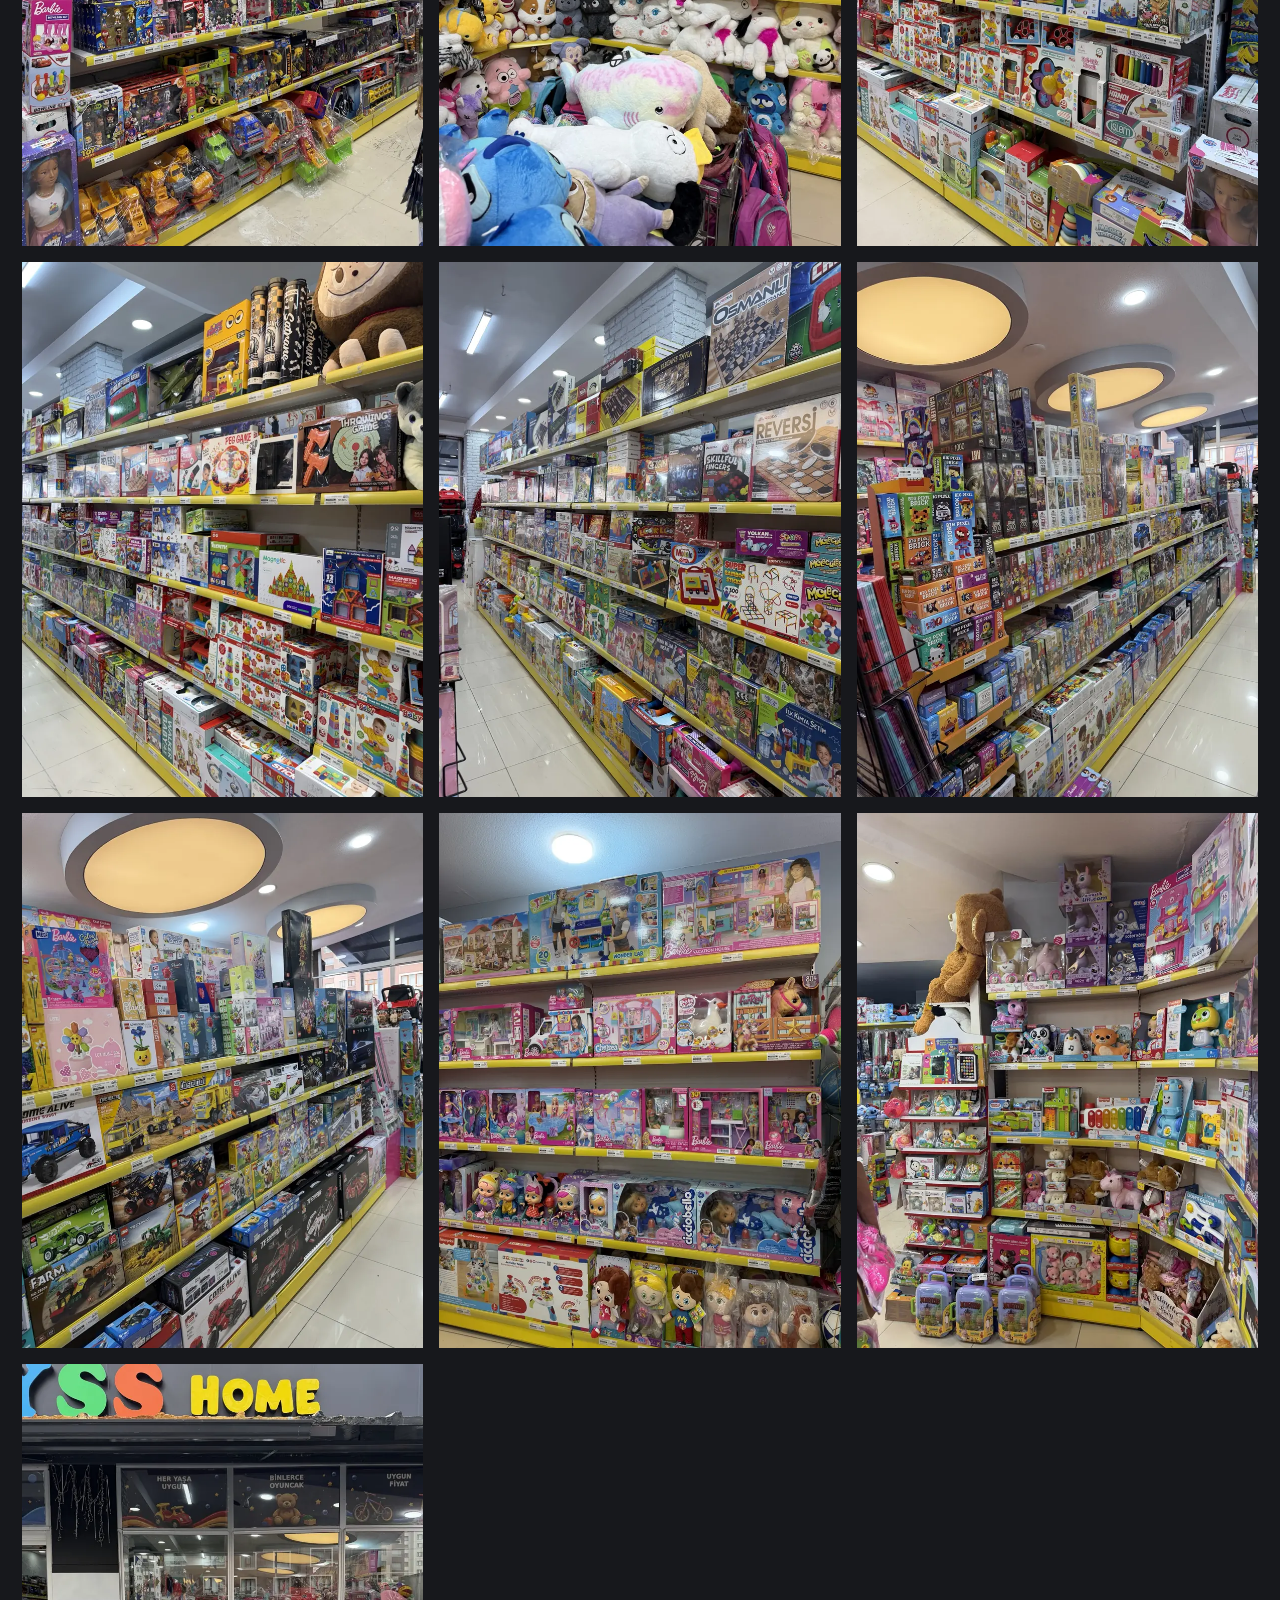
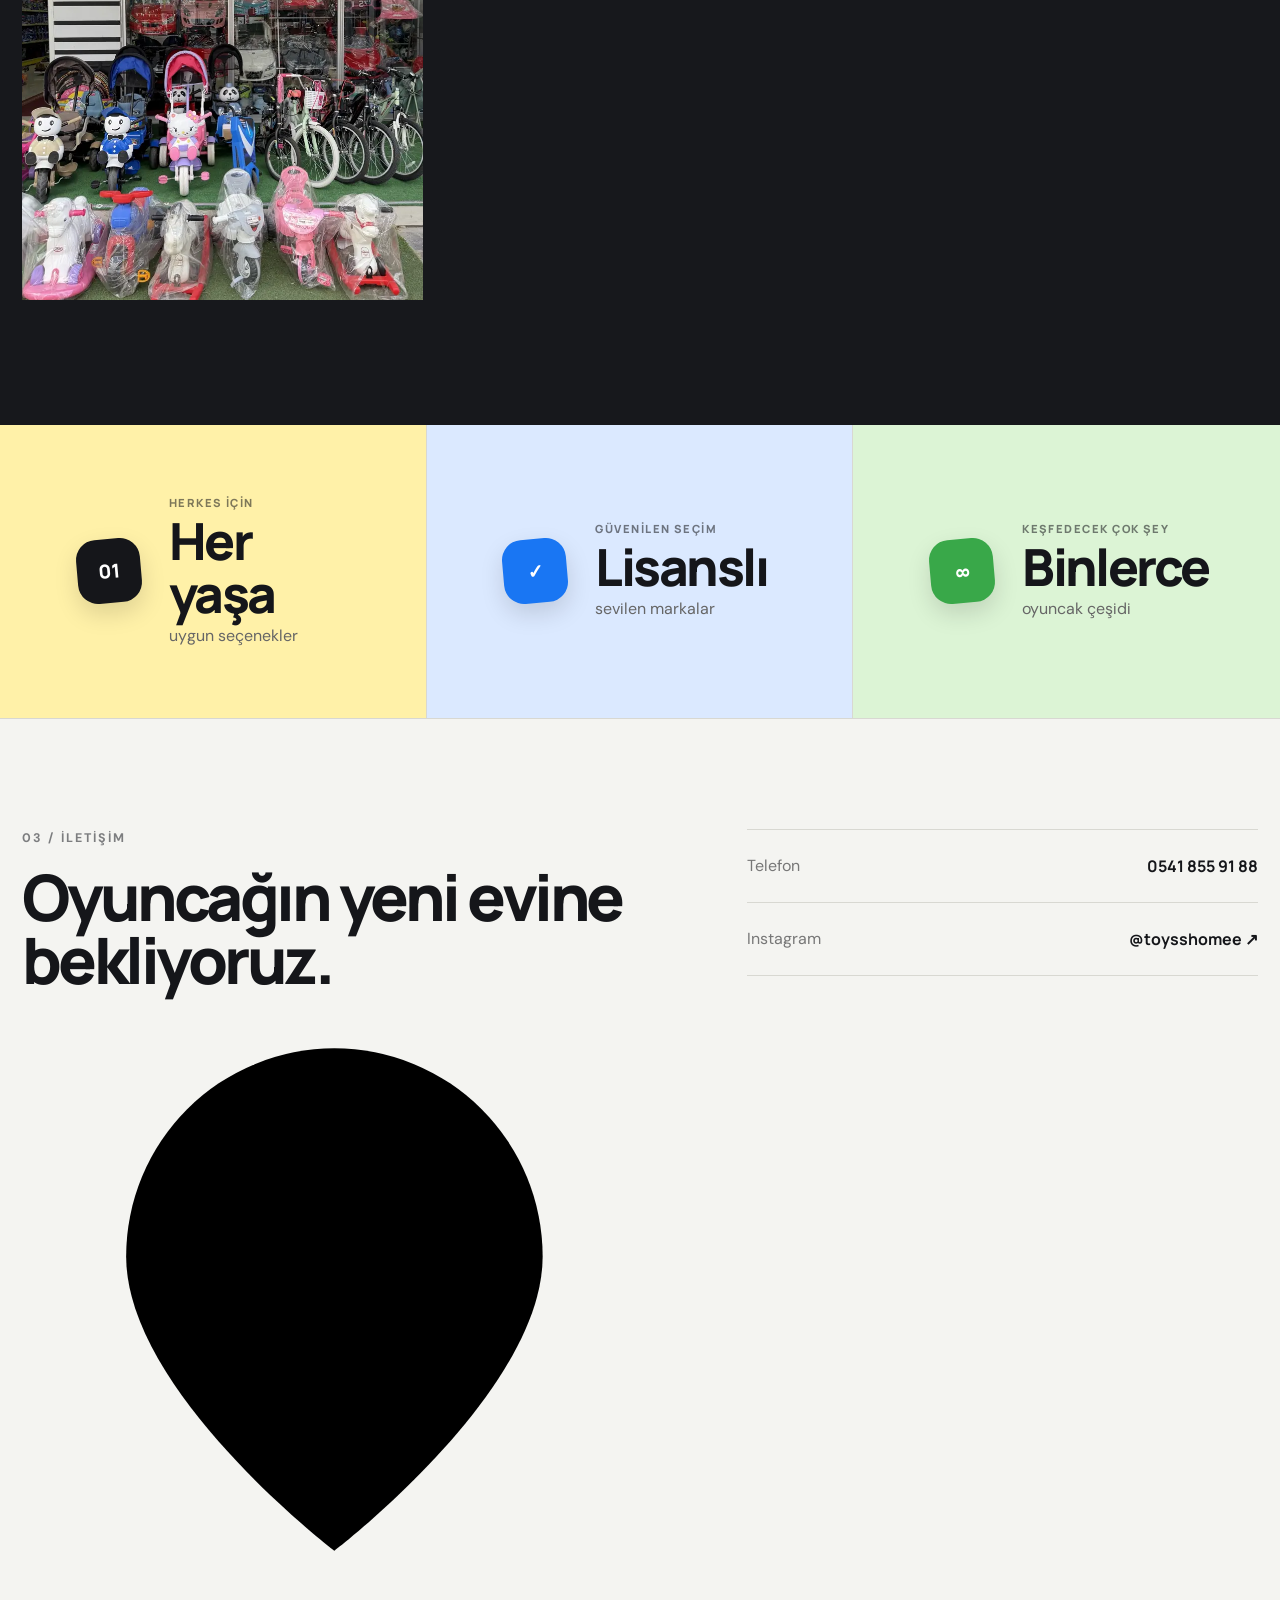
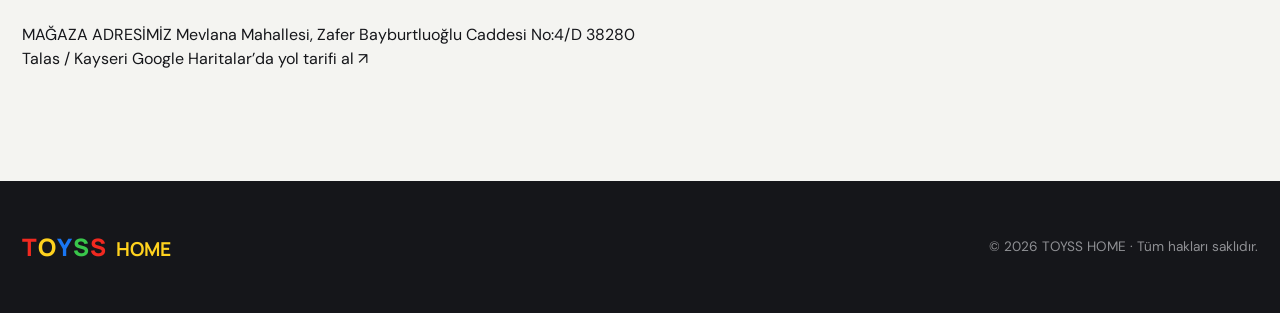
==== commit a87ea7a6: "Add prominent Google Maps location card" ====
--- a/index.html
+++ b/index.html
@@ -104,8 +104,22 @@
     <section class="promise" aria-label="Toyss Home ayrıcalıkları"><div><i aria-hidden="true">01</i><p><small>HERKES İÇİN</small><strong>Her yaşa</strong><span>uygun seçenekler</span></p></div><div><i aria-hidden="true">✓</i><p><small>GÜVENİLEN SEÇİM</small><strong>Lisanslı</strong><span>sevilen markalar</span></p></div><div><i aria-hidden="true">∞</i><p><small>KEŞFEDECEK ÇOK ŞEY</small><strong>Binlerce</strong><span>oyuncak çeşidi</span></p></div></section>
 
     <section class="contact" id="iletisim">
-      <div class="contact-copy"><span class="section-no">03 / İLETİŞİM</span><h2>Oyuncağın yeni evine bekliyoruz.</h2><p>Mevlana Mahallesi, Zafer Bayburtluoğlu Caddesi No:4/D<br>38280 Talas / Kayseri</p></div>
-      <div class="contact-actions"><a href="https://share.google/SfhwSTuATRqKJumgR" target="_blank" rel="noopener"><span>Konum</span><strong>Yol tarifi al ↗</strong></a><a href="tel:+905418559188"><span>Telefon</span><strong>0541 855 91 88</strong></a><a href="https://www.instagram.com/toysshomee/" target="_blank" rel="noopener"><span>Instagram</span><strong>@toysshomee ↗</strong></a></div>
+      <div class="contact-copy">
+        <span class="section-no">03 / İLETİŞİM</span>
+        <h2>Oyuncağın yeni evine bekliyoruz.</h2>
+        <a class="location-card" href="https://share.google/SfhwSTuATRqKJumgR" target="_blank" rel="noopener" aria-label="TOYSS HOME mağaza adresi: Mevlana Mahallesi, Zafer Bayburtluoğlu Caddesi No:4/D, 38280 Talas, Kayseri. Google Haritalar'da yol tarifi al">
+          <span class="location-pin" aria-hidden="true">
+            <svg viewBox="0 0 24 24" focusable="false"><path d="M20 10.2c0 5.2-8 11.3-8 11.3S4 15.4 4 10.2a8 8 0 1 1 16 0Z"></path><circle cx="12" cy="10" r="2.7"></circle></svg>
+          </span>
+          <span class="location-details">
+            <span class="location-label">MAĞAZA ADRESİMİZ</span>
+            <span class="location-street">Mevlana Mahallesi, Zafer Bayburtluoğlu Caddesi No:4/D</span>
+            <span class="location-city">38280 Talas / Kayseri</span>
+          </span>
+          <span class="location-cta">Google Haritalar’da yol tarifi al <span aria-hidden="true">↗</span></span>
+        </a>
+      </div>
+      <div class="contact-actions"><a href="tel:+905418559188"><span>Telefon</span><strong>0541 855 91 88</strong></a><a href="https://www.instagram.com/toysshomee/" target="_blank" rel="noopener"><span>Instagram</span><strong>@toysshomee ↗</strong></a></div>
     </section>
   </main>
   <footer><a class="brand" href="#top"><span class="logo"><i>T</i><i>O</i><i>Y</i><i>S</i><i>S</i></span><strong>HOME</strong></a><p>© 2026 TOYSS HOME · Tüm hakları saklıdır.</p></footer>
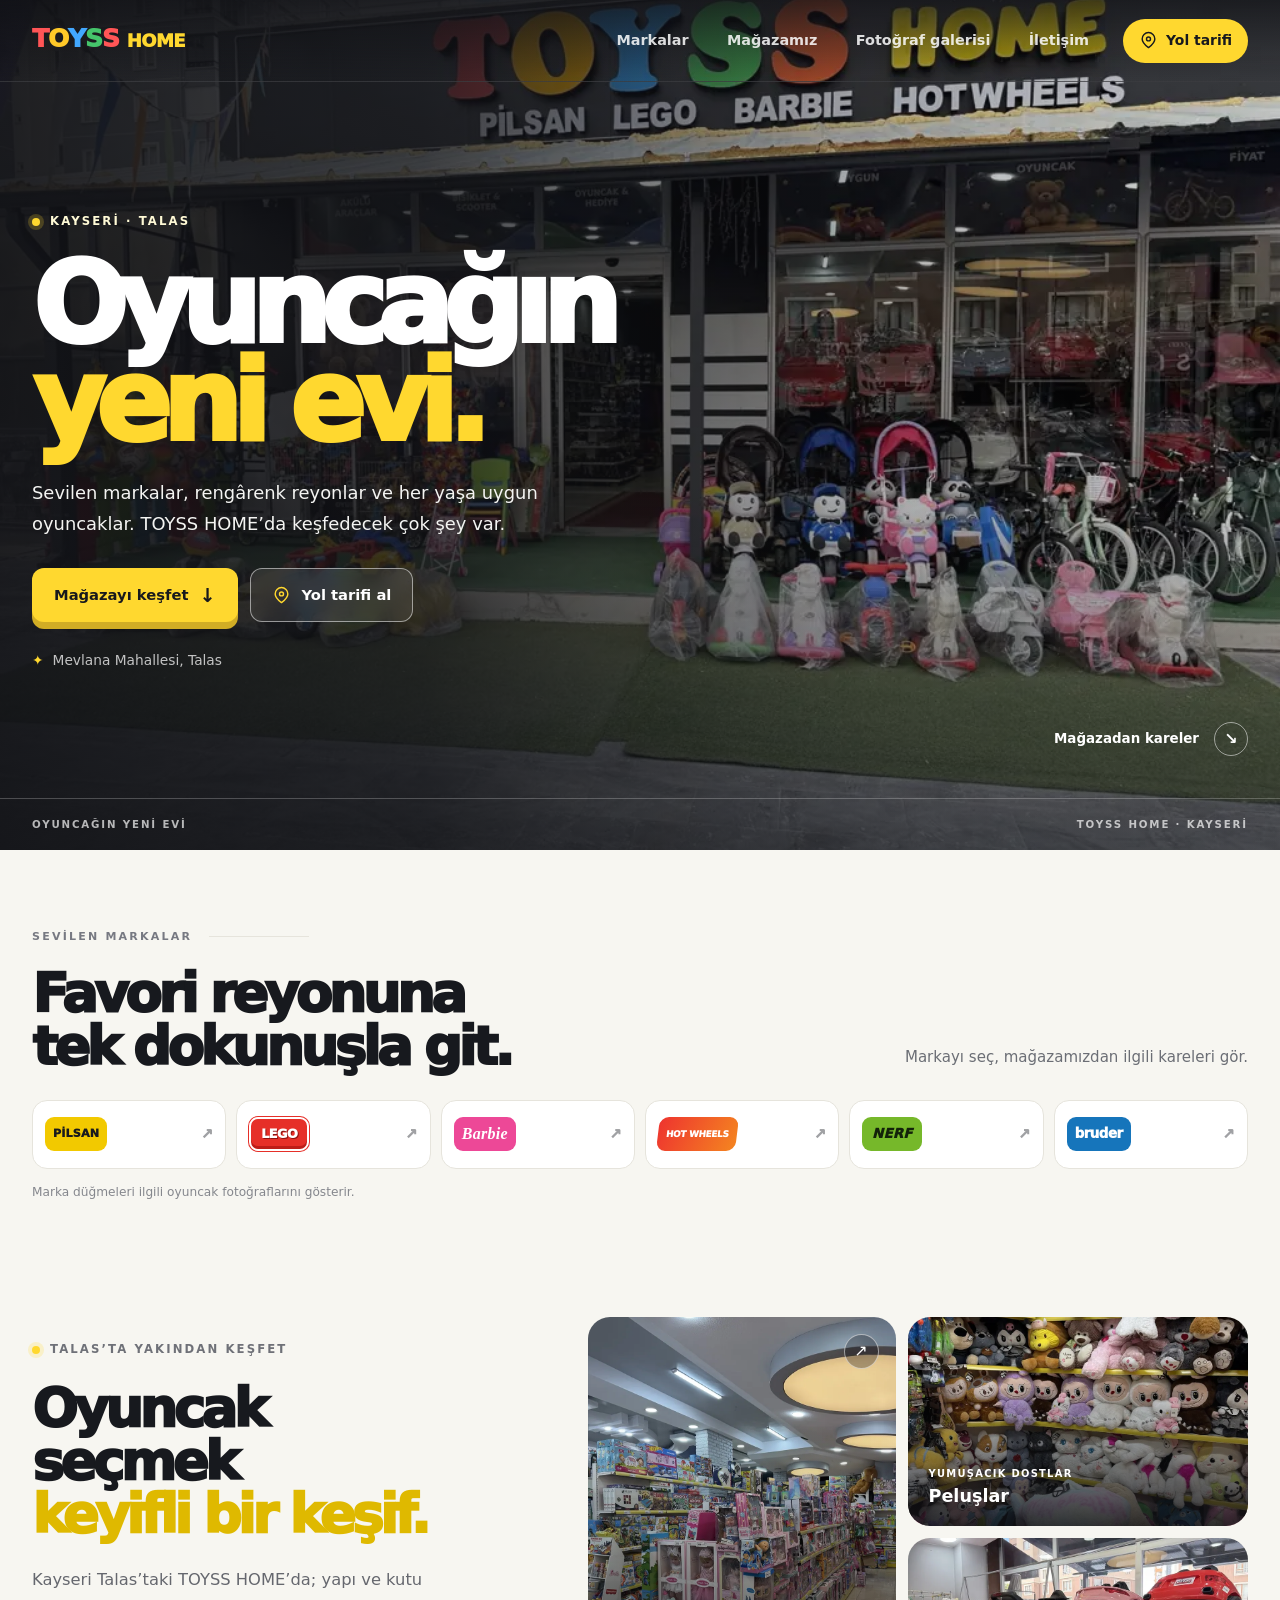
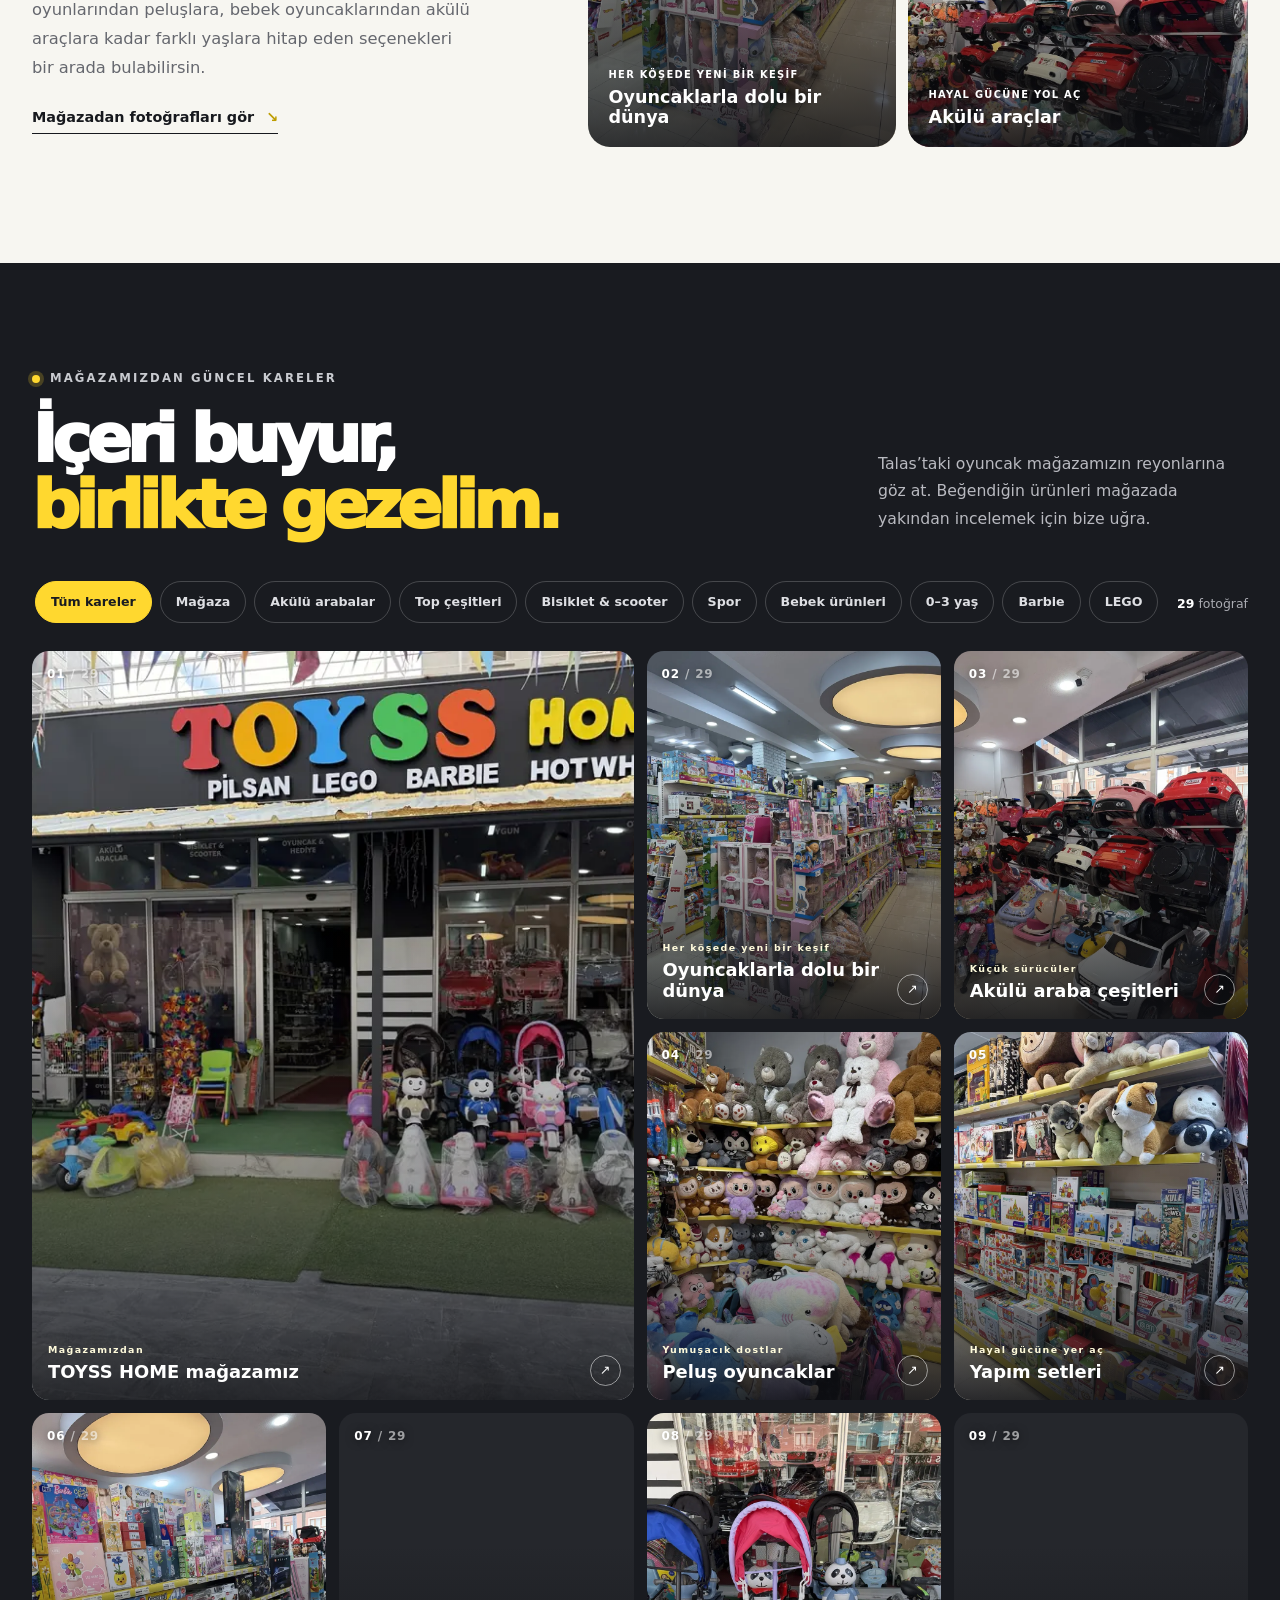
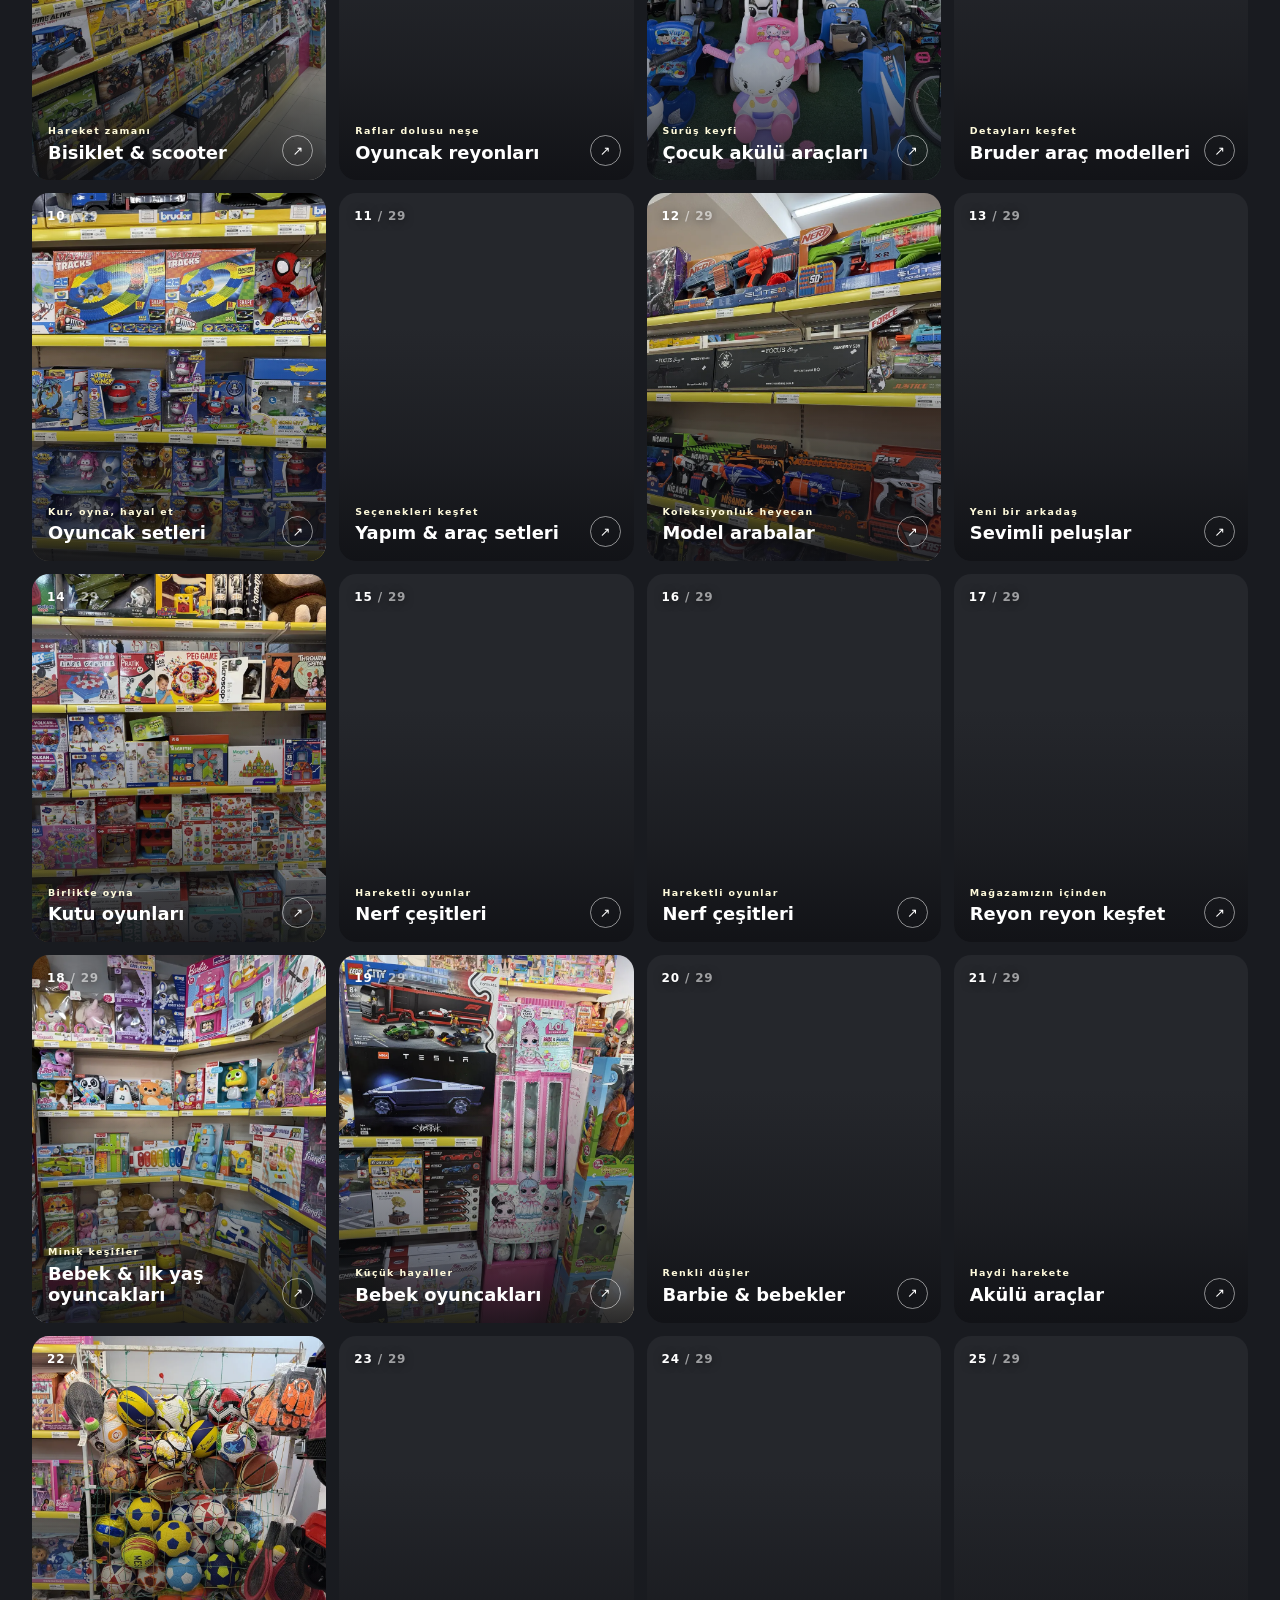
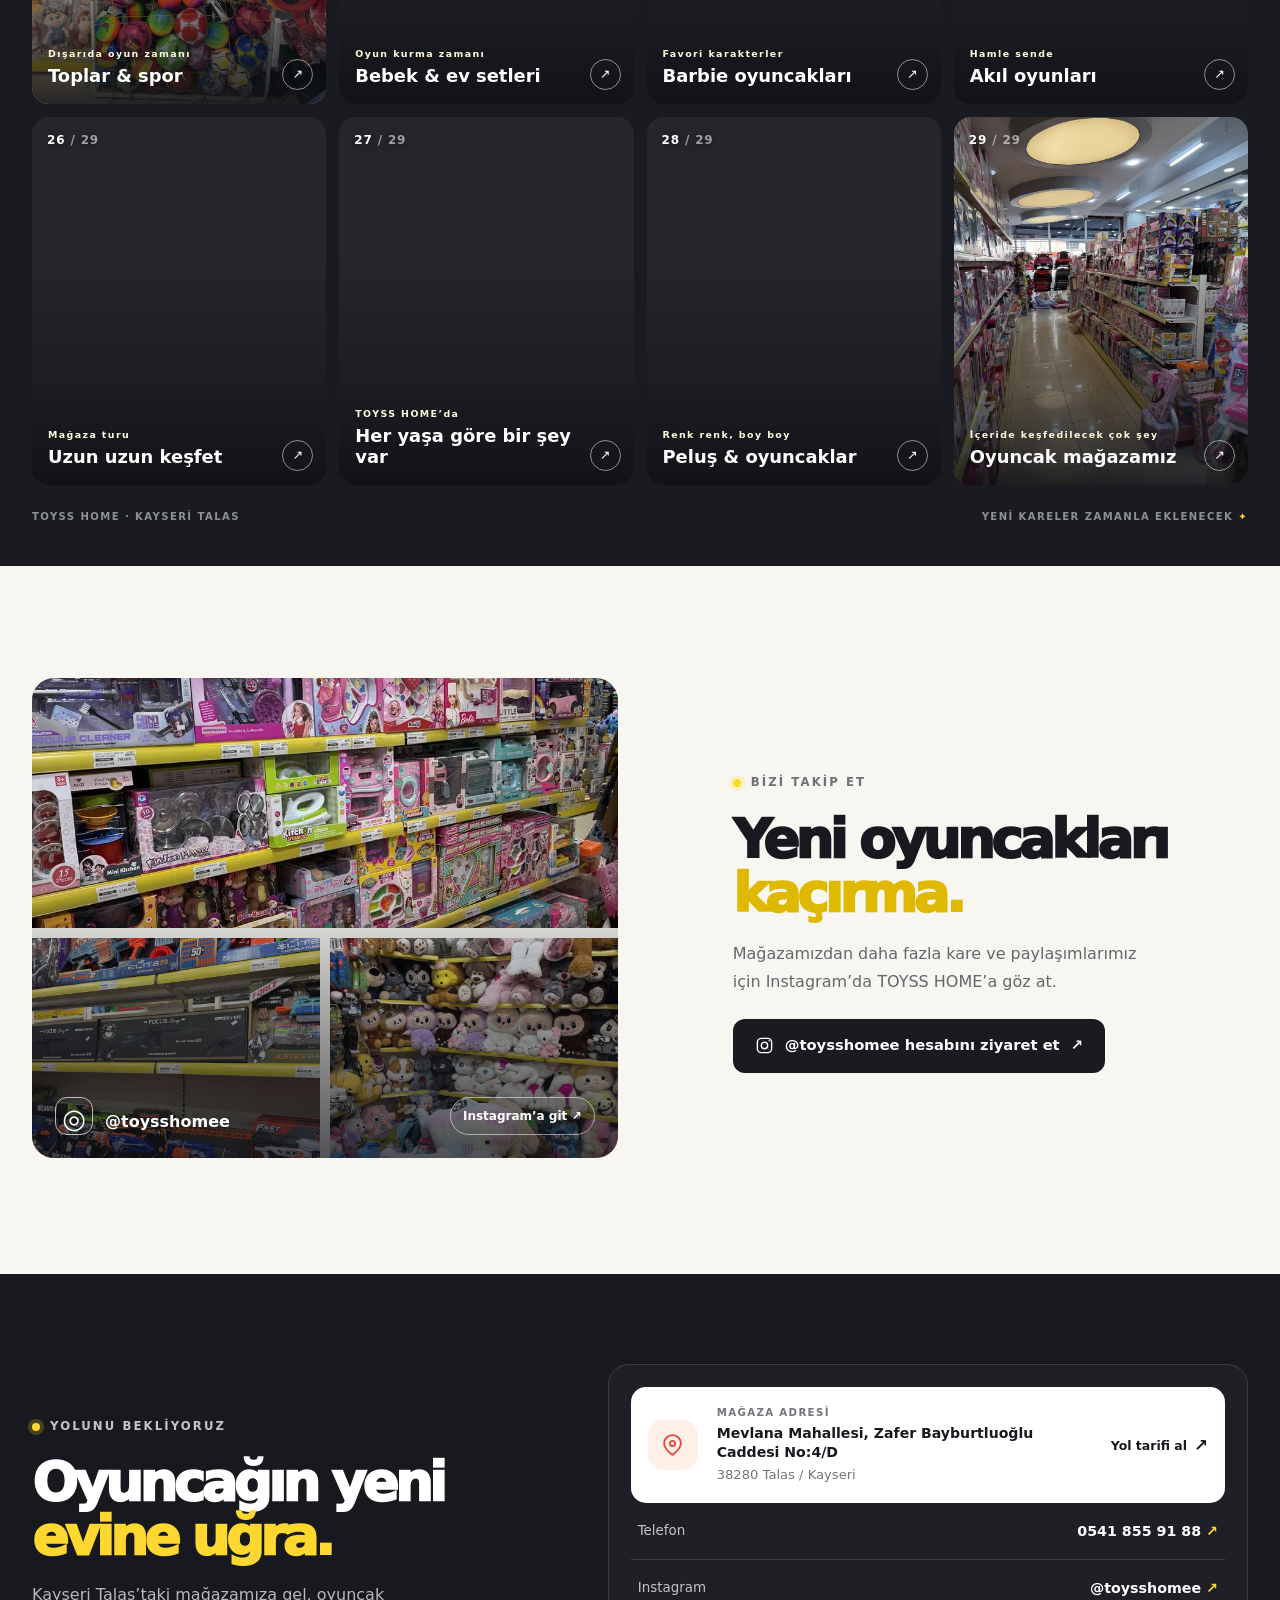
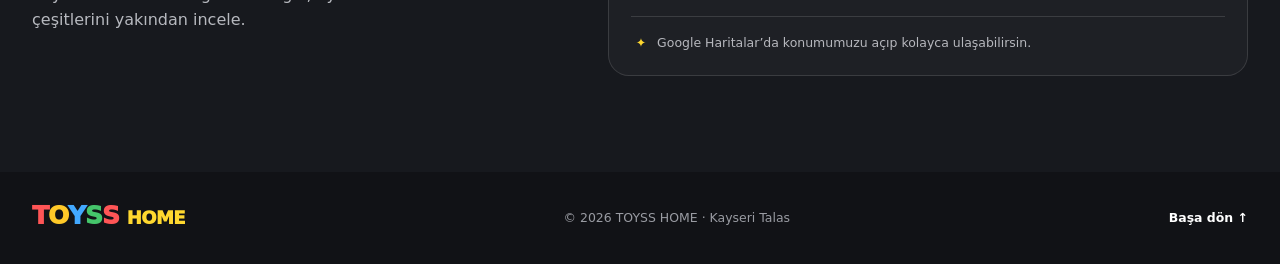
==== commit 419369dd: "Redesign Toyss Home mobile gallery" ====
--- a/index.html
+++ b/index.html
@@ -1,129 +1,75 @@
 <!doctype html>
 <html lang="tr">
 <head>
-  <meta charset="utf-8">
-  <meta name="viewport" content="width=device-width,initial-scale=1">
-  <title>TOYSS HOME | Kayseri Talas Oyuncak Mağazası</title>
-  <meta name="description" content="Kayseri Talas’ta TOYSS HOME oyuncak mağazası: LEGO, Hot Wheels, Barbie, Nerf, peluş, akülü araç, bisiklet, paten, kutu oyunu ve lisanslı oyuncak çeşitleri.">
-  <meta name="robots" content="index, follow, max-image-preview:large">
-  <meta name="author" content="TOYSS HOME">
-  <meta name="geo.region" content="TR-38">
-  <meta name="geo.placename" content="Talas, Kayseri">
-  <meta name="theme-color" content="#16171b">
-  <link rel="canonical" href="https://toysshome.com/">
-  <meta property="og:type" content="website">
-  <meta property="og:locale" content="tr_TR">
-  <meta property="og:site_name" content="TOYSS HOME">
-  <meta property="og:title" content="TOYSS HOME | Kayseri Talas Oyuncak Mağazası">
-  <meta property="og:description" content="Kayseri Talas’ta TOYSS HOME oyuncak mağazası: LEGO, Hot Wheels, Barbie, Nerf, peluş, akülü araç, bisiklet, paten, kutu oyunu ve lisanslı oyuncak çeşitleri.">
-  <meta property="og:url" content="https://toysshome.com/">
-  <meta property="og:image" content="https://toysshome.com/assets/storefront-toyss-home.webp">
-  <meta property="og:image:alt" content="TOYSS HOME mağazasının gündüz dış cephesi">
-  <meta name="twitter:card" content="summary_large_image">
-  <meta name="twitter:title" content="TOYSS HOME | Kayseri Talas Oyuncak Mağazası">
-  <meta name="twitter:description" content="Kayseri Talas’ta TOYSS HOME oyuncak mağazası: LEGO, Hot Wheels, Barbie, Nerf, peluş, akülü araç, bisiklet, paten, kutu oyunu ve lisanslı oyuncak çeşitleri.">
-  <meta name="twitter:image" content="https://toysshome.com/assets/storefront-toyss-home.webp">
-  <link rel="icon" href="/favicon.svg" type="image/svg+xml">
-  <link rel="icon" href="/favicon-96.png" sizes="96x96" type="image/png">
-  <link rel="apple-touch-icon" href="/toyss-home-logo.png">
-  <link rel="preconnect" href="https://fonts.googleapis.com">
-  <link rel="preconnect" href="https://fonts.gstatic.com" crossorigin>
-  <link href="https://fonts.googleapis.com/css2?family=DM+Sans:wght@400;500;600;700&amp;family=Manrope:wght@500;600;700;800&amp;display=swap" rel="stylesheet">
-  <link rel="stylesheet" href="style.css">
-  <link rel="stylesheet" href="mobile-premium.css">
-  <script type="application/ld+json">
-  {
-    "@context":"https://schema.org",
-    "@type":"ToyStore",
-    "@id":"https://toysshome.com/#store",
-    "name":"TOYSS HOME",
-    "url":"https://toysshome.com/",
-    "telephone":"+90 541 855 91 88",
-    "image":"https://toysshome.com/assets/storefront-toyss-home.webp",
-    "description":"Kayseri Talas'ta lisanslı oyuncaklar, LEGO, Hot Wheels, Barbie, Nerf, peluş, bisiklet, akülü araç, paten ve kutu oyunları sunan oyuncak mağazası.",
-    "address":{"@type":"PostalAddress","streetAddress":"Mevlana Mahallesi, Zafer Bayburtluoğlu Caddesi No:4/D","postalCode":"38280","addressLocality":"Talas","addressRegion":"Kayseri","addressCountry":"TR"},
-    "areaServed":["Talas","Kayseri"],
-    "sameAs":["https://www.instagram.com/toysshomee/"],
-    "hasMap":"https://share.google/SfhwSTuATRqKJumgR"
-  }
-  </script>
+<meta charset="utf-8">
+<meta name="viewport" content="width=device-width,initial-scale=1,viewport-fit=cover">
+<title>TOYSS HOME | Kayseri Talas Oyuncak Mağazası</title>
+<meta name="description" content="Kayseri Talas'ta TOYSS HOME oyuncak mağazası. LEGO, Barbie, Hot Wheels, Nerf, Bruder, Pilsan, peluş, akülü araç, bisiklet ve oyun çeşitlerini keşfedin.">
+<meta name="robots" content="index,follow,max-image-preview:large"><meta name="theme-color" content="#17191e"><meta name="author" content="TOYSS HOME"><meta name="geo.region" content="TR-38"><meta name="geo.placename" content="Talas, Kayseri">
+<link rel="canonical" href="https://toysshome.com/">
+<meta property="og:type" content="website"><meta property="og:locale" content="tr_TR"><meta property="og:site_name" content="TOYSS HOME"><meta property="og:title" content="TOYSS HOME | Kayseri Talas Oyuncak Mağazası"><meta property="og:description" content="Kayseri Talas'ta sevilen markalar ve her yaşa uygun oyuncak çeşitleri. Mağazayı keşfedin, kolayca yol tarifi alın."><meta property="og:url" content="https://toysshome.com/"><meta property="og:image" content="https://toysshome.com/assets/storefront-toyss-home.webp"><meta property="og:image:alt" content="Kayseri Talas'taki TOYSS HOME oyuncak mağazası">
+<meta name="twitter:card" content="summary_large_image"><meta name="twitter:title" content="TOYSS HOME | Kayseri Talas Oyuncak Mağazası"><meta name="twitter:description" content="Talas'ta sevilen markalar ve her yaşa uygun oyuncak çeşitleri."><meta name="twitter:image" content="https://toysshome.com/assets/storefront-toyss-home.webp">
+<link rel="icon" href="/favicon.svg" type="image/svg+xml"><link rel="icon" href="/favicon-96.png" sizes="96x96" type="image/png"><link rel="apple-touch-icon" href="/toyss-home-logo.png"><link rel="preload" as="image" href="/assets/storefront-toyss-home.webp" fetchpriority="high"><link rel="stylesheet" href="style.css">
+<script type="application/ld+json">
+{"@context":"https://schema.org","@type":"ToyStore","@id":"https://toysshome.com/#store","name":"TOYSS HOME","url":"https://toysshome.com/","telephone":"+90 541 855 91 88","image":["https://toysshome.com/assets/storefront-toyss-home.webp","https://toysshome.com/assets/toyss-home-magaza-ici-genel.webp","https://toysshome.com/assets/toyss-home-pelus-reyonu.webp"],"description":"Kayseri Talas'ta lisanslı oyuncak, LEGO, Barbie, Hot Wheels, Nerf, Bruder, Pilsan, peluş, bisiklet, akülü araç ve kutu oyunu çeşitleri sunan oyuncak mağazası.","address":{"@type":"PostalAddress","streetAddress":"Mevlana Mahallesi, Zafer Bayburtluoğlu Caddesi No:4/D","postalCode":"38280","addressLocality":"Talas","addressRegion":"Kayseri","addressCountry":"TR"},"areaServed":["Talas","Kayseri"],"sameAs":["https://www.instagram.com/toysshomee/"],"hasMap":"https://share.google/SfhwSTuATRqKJumgR"}
+</script>
 </head>
 <body>
-  <header class="site-header">
-    <a class="brand" href="#top" aria-label="TOYSS HOME ana sayfa"><span class="logo"><i>T</i><i>O</i><i>Y</i><i>S</i><i>S</i></span><strong>HOME</strong></a>
-    <button class="menu" type="button" aria-label="Menüyü aç" aria-expanded="false" aria-controls="primary-navigation">☰</button>
-    <nav id="primary-navigation" aria-label="Ana menü"><a href="#kategoriler">Kategoriler</a><a href="#magaza">Mağazamız</a><a href="#iletisim">İletişim</a></nav>
-  </header>
-
-  <main id="top">
-    <section class="hero">
-      <img src="assets/storefront-toyss-home.webp" alt="TOYSS HOME mağazasının gündüz dış cephesi" width="1024" height="768" fetchpriority="high" decoding="async">
-      <div class="hero-shade"></div>
-      <div class="hero-content">
-        <span class="eyebrow">TALAS · KAYSERİ</span>
-        <h1>Oyuncağın<br><em>yeni evi.</em></h1>
-        <p>Sevilen markalar, lisanslı ürünler ve her yaşa uygun binlerce oyuncak tek çatı altında.</p>
-        <div class="hero-actions"><a class="btn primary" href="#kategoriler"><span class="btn-icon">✦</span><span>Mağazayı keşfet</span></a><a class="btn glass" href="https://share.google/SfhwSTuATRqKJumgR" target="_blank" rel="noopener"><span class="btn-icon">⌖</span><span>Yol tarifi al</span><b>↗</b></a></div>
-      </div>
-      <div class="brand-strip" aria-label="Mağazamızdaki seçkin markalar"><div class="brand-track"><span class="brand-item pilsan"><i>P</i><strong>PİLSAN</strong></span><span class="brand-item lego"><i>L</i><strong>LEGO</strong></span><span class="brand-item barbie"><i>B</i><strong>BARBIE</strong></span><span class="brand-item hotwheels"><i>H</i><strong>HOT WHEELS</strong></span><span class="brand-item nerf"><i>N</i><strong>NERF</strong></span><span class="brand-item bruder"><i>B</i><strong>BRUDER</strong></span></div></div>
-    </section>
-
-    <section class="intro" id="magaza">
-      <div><span class="section-no">01 / MAĞAZAMIZ</span><h2>Aradığın oyuncak<br>burada seni bekliyor.</h2></div>
-      <p>Kayseri Talas’taki TOYSS HOME mağazamızda eğitici oyuncaklardan koleksiyon ürünlerine, bebeklerden araçlara kadar her yaşa ve bütçeye uygun seçenekleri yakından inceleyebilirsin.</p>
-    </section>
-
-    <section class="feature-grid">
-      <article class="feature feature-wide"><img src="assets/toyss-home-9207.webp" alt="TOYSS HOME mağazasının geniş iç mekânı" width="800" height="1067" loading="lazy" decoding="async"><div><span>Mağazamızdan</span><h3>Oyuncaklarla dolu bir dünya</h3></div></article>
-      <article class="feature"><img src="assets/toyss-home-9213.webp" alt="TOYSS HOME mağazasında peluş oyuncak reyonu" width="800" height="1067" loading="lazy" decoding="async"><div><span>Yumuşacık dostlar</span><h3>Peluş oyuncaklar</h3></div></article>
-      <article class="feature"><img src="assets/toyss-home-9220.webp" alt="TOYSS HOME mağazasındaki renkli oyuncak reyonu" width="800" height="1067" loading="lazy" decoding="async"><div><span>Her yaş için seçenek</span><h3>Oyuncak reyonları</h3></div></article>
-    </section>
-
-    <section class="catalog" id="kategoriler">
-      <div class="catalog-head"><div><span class="section-no">02 / KATEGORİLER</span><h2>Mağazamızdan güncel kareler</h2></div><p>Bir kategori seç, ürün çeşitlerimizi yakından incele.</p></div>
-      <div class="filters" role="group" aria-label="Galeri kategorileri">
-        <button class="active" data-filter="all">Tümü</button><button data-filter="magaza">Mağaza</button><button data-filter="arac">Araçlar</button><button data-filter="bebek">Bebek & Barbie</button><button data-filter="egitici">Eğitici & Oyun</button><button data-filter="spor">Spor</button><button data-filter="diger">Diğer</button>
-      </div>
-      <div class="gallery">
-        <figure data-cat="arac"><img src="assets/toyss-home-9208.webp" alt="Akülü araçlar ve bisikletler" width="800" height="1067" loading="lazy" decoding="async"><figcaption>Akülü araçlar &amp; bisikletler</figcaption></figure>
-        <figure data-cat="arac"><img src="assets/toyss-home-9209.webp" alt="Model araba çeşitleri" width="800" height="1067" loading="lazy" decoding="async"><figcaption>Model arabalar</figcaption></figure>
-        <figure data-cat="egitici"><img src="assets/toyss-home-9210.webp" alt="Oyuncak setleri ve kutu oyunları" width="800" height="1067" loading="lazy" decoding="async"><figcaption>Oyuncak setleri &amp; kutu oyunları</figcaption></figure>
-        <figure data-cat="magaza"><img src="assets/toyss-home-9211.webp" alt="TOYSS HOME oyuncak reyonları" width="800" height="1067" loading="lazy" decoding="async"><figcaption>Oyuncak reyonları</figcaption></figure>
-        <figure data-cat="diger"><img src="assets/toyss-home-9212.webp" alt="Peluş oyuncak çeşitleri" width="800" height="1067" loading="lazy" decoding="async"><figcaption>Peluş oyuncaklar</figcaption></figure>
-        <figure data-cat="egitici"><img src="assets/toyss-home-9214.webp" alt="Yapım setleri ve oyuncak kutuları" width="800" height="1067" loading="lazy" decoding="async"><figcaption>Yapım setleri &amp; oyuncaklar</figcaption></figure>
-        <figure data-cat="egitici"><img src="assets/toyss-home-9215.webp" alt="Kutu oyunları ve eğitici setler" width="800" height="1067" loading="lazy" decoding="async"><figcaption>Kutu oyunları &amp; setler</figcaption></figure>
-        <figure data-cat="magaza"><img src="assets/toyss-home-9216.webp" alt="TOYSS HOME mağaza reyonu" width="800" height="1067" loading="lazy" decoding="async"><figcaption>Mağazamızdan kareler</figcaption></figure>
-        <figure data-cat="magaza"><img src="assets/toyss-home-9217.webp" alt="TOYSS HOME mağazasının içinden" width="800" height="1067" loading="lazy" decoding="async"><figcaption>Mağaza içi</figcaption></figure>
-        <figure data-cat="spor"><img src="assets/toyss-home-9218.webp" alt="Bisiklet ve scooter reyonu" width="800" height="1067" loading="lazy" decoding="async"><figcaption>Bisiklet &amp; scooter</figcaption></figure>
-        <figure data-cat="bebek"><img src="assets/toyss-home-9219.webp" alt="Bebek ve Barbie oyuncakları" width="800" height="1067" loading="lazy" decoding="async"><figcaption>Bebek &amp; Barbie</figcaption></figure>
-        <figure data-cat="bebek"><img src="assets/toyss-home-9221.webp" alt="Bebek ve okul öncesi oyuncaklar" width="800" height="1067" loading="lazy" decoding="async"><figcaption>Minikler için</figcaption></figure>
-        <figure data-cat="spor"><img src="assets/toyss-home-9222.webp" alt="TOYSS HOME mağaza önü, bisiklet ve akülü araçlar" width="800" height="1067" loading="lazy" decoding="async"><figcaption>Mağaza önü &amp; araçlar</figcaption></figure>
-      </div>
-    </section>
-
-    <section class="promise" aria-label="Toyss Home ayrıcalıkları"><div><i aria-hidden="true">01</i><p><small>HERKES İÇİN</small><strong>Her yaşa</strong><span>uygun seçenekler</span></p></div><div><i aria-hidden="true">✓</i><p><small>GÜVENİLEN SEÇİM</small><strong>Lisanslı</strong><span>sevilen markalar</span></p></div><div><i aria-hidden="true">∞</i><p><small>KEŞFEDECEK ÇOK ŞEY</small><strong>Binlerce</strong><span>oyuncak çeşidi</span></p></div></section>
-
-    <section class="contact" id="iletisim">
-      <div class="contact-copy">
-        <span class="section-no">03 / İLETİŞİM</span>
-        <h2>Oyuncağın yeni evine bekliyoruz.</h2>
-        <a class="location-card" href="https://share.google/SfhwSTuATRqKJumgR" target="_blank" rel="noopener" aria-label="TOYSS HOME mağaza adresi: Mevlana Mahallesi, Zafer Bayburtluoğlu Caddesi No:4/D, 38280 Talas, Kayseri. Google Haritalar'da yol tarifi al">
-          <span class="location-pin" aria-hidden="true">
-            <svg viewBox="0 0 24 24" focusable="false"><path d="M20 10.2c0 5.2-8 11.3-8 11.3S4 15.4 4 10.2a8 8 0 1 1 16 0Z"></path><circle cx="12" cy="10" r="2.7"></circle></svg>
-          </span>
-          <span class="location-details">
-            <span class="location-label">MAĞAZA ADRESİMİZ</span>
-            <span class="location-street">Mevlana Mahallesi, Zafer Bayburtluoğlu Caddesi No:4/D</span>
-            <span class="location-city">38280 Talas / Kayseri</span>
-          </span>
-          <span class="location-cta">Google Haritalar’da yol tarifi al <span aria-hidden="true">↗</span></span>
-        </a>
-      </div>
-      <div class="contact-actions"><a href="tel:+905418559188"><span>Telefon</span><strong>0541 855 91 88</strong></a><a href="https://www.instagram.com/toysshomee/" target="_blank" rel="noopener"><span>Instagram</span><strong>@toysshomee ↗</strong></a></div>
-    </section>
-  </main>
-  <footer><a class="brand" href="#top"><span class="logo"><i>T</i><i>O</i><i>Y</i><i>S</i><i>S</i></span><strong>HOME</strong></a><p>© 2026 TOYSS HOME · Tüm hakları saklıdır.</p></footer>
-  <dialog class="lightbox" aria-label="Mağaza fotoğrafı önizlemesi"><button aria-label="Kapat">×</button><img alt=""><p></p></dialog>
-  <script src="script.js"></script>
+<a class="skip-link" href="#main">İçeriğe geç</a>
+<header class="site-header">
+<a class="brand" href="#top" aria-label="TOYSS HOME ana sayfa"><span class="brand-toyss" aria-hidden="true"><i>T</i><i>O</i><i>Y</i><i>S</i><i>S</i></span><span class="brand-home">HOME</span></a>
+<button class="menu" type="button" aria-label="Menüyü aç" aria-expanded="false" aria-controls="primary-navigation"><span></span><span></span><span></span></button>
+<nav id="primary-navigation" aria-label="Ana menü"><a href="#markalar">Markalar</a><a href="#magaza">Mağazamız</a><a href="#galeri">Fotoğraf galerisi</a><a href="#iletisim">İletişim</a></nav>
+<a class="header-directions" href="https://share.google/SfhwSTuATRqKJumgR" target="_blank" rel="noopener noreferrer"><svg aria-hidden="true" viewBox="0 0 24 24"><path d="M20 10c0 5-8 11-8 11S4 15 4 10a8 8 0 1 1 16 0Z"/><circle cx="12" cy="10" r="2.5"/></svg><span>Yol tarifi</span></a>
+</header>
+<main id="main">
+<section class="hero" id="top" aria-labelledby="hero-title">
+<img class="hero-image" src="assets/storefront-toyss-home.webp" alt="Kayseri Talas'taki TOYSS HOME mağazasının renkli oyuncaklarla dolu dış cephesi" width="1440" height="1080" fetchpriority="high" decoding="async"><div class="hero-overlay"></div>
+<div class="hero-content"><p class="eyebrow"><span class="eyebrow-dot"></span> KAYSERİ · TALAS</p><h1 id="hero-title">Oyuncağın<br><span>yeni evi.</span></h1><p class="hero-copy">Sevilen markalar, rengârenk reyonlar ve her yaşa uygun oyuncaklar. TOYSS HOME’da keşfedecek çok şey var.</p><div class="hero-actions"><a class="button button-yellow" href="#galeri">Mağazayı keşfet <span aria-hidden="true">↓</span></a><a class="button button-outline" href="https://share.google/SfhwSTuATRqKJumgR" target="_blank" rel="noopener noreferrer"><svg aria-hidden="true" viewBox="0 0 24 24"><path d="M20 10c0 5-8 11-8 11S4 15 4 10a8 8 0 1 1 16 0Z"/><circle cx="12" cy="10" r="2.5"/></svg>Yol tarifi al</a></div><div class="hero-note"><span aria-hidden="true">✦</span> Mevlana Mahallesi, Talas</div></div>
+<a class="hero-photo-link" href="#galeri">Mağazadan kareler <span aria-hidden="true">↘</span></a><div class="hero-bottom" aria-hidden="true"><span>OYUNCAĞIN YENİ EVİ</span><span>TOYSS HOME · KAYSERİ</span></div>
+</section>
+<section class="brand-section section-wrap" id="markalar" aria-labelledby="brand-title"><div class="section-kicker"><span>SEVİLEN MARKALAR</span><span class="section-line"></span></div><div class="brand-heading"><h2 id="brand-title">Favori reyonuna<br>tek dokunuşla git.</h2><p>Markayı seç, mağazamızdan ilgili kareleri gör.</p></div><div class="brand-filters" role="group" aria-label="Markaya göre mağaza fotoğraflarını göster">
+<button class="brand-chip pilsan" type="button" data-brand="pilsan" aria-pressed="false"><span class="brand-mark brand-word">PİLSAN</span><span class="chip-arrow" aria-hidden="true">↗</span></button><button class="brand-chip lego" type="button" data-brand="lego" aria-pressed="false"><span class="brand-mark brand-word">LEGO</span><span class="chip-arrow" aria-hidden="true">↗</span></button><button class="brand-chip barbie" type="button" data-brand="barbie" aria-pressed="false"><span class="brand-mark brand-word">Barbie</span><span class="chip-arrow" aria-hidden="true">↗</span></button><button class="brand-chip hotwheels" type="button" data-brand="hotwheels" aria-pressed="false"><span class="brand-mark brand-word">HOT WHEELS</span><span class="chip-arrow" aria-hidden="true">↗</span></button><button class="brand-chip nerf" type="button" data-brand="nerf" aria-pressed="false"><span class="brand-mark brand-word">NERF</span><span class="chip-arrow" aria-hidden="true">↗</span></button><button class="brand-chip bruder" type="button" data-brand="bruder" aria-pressed="false"><span class="brand-mark brand-word">bruder</span><span class="chip-arrow" aria-hidden="true">↗</span></button>
+</div><p class="brand-hint">Marka düğmeleri ilgili oyuncak fotoğraflarını gösterir.</p></section>
+<section class="intro section-wrap" id="magaza"><div class="intro-copy"><p class="eyebrow eyebrow-dark"><span class="eyebrow-dot"></span> TALAS’TA YAKINDAN KEŞFET</p><h2>Oyuncak seçmek<br><span>keyifli bir keşif.</span></h2><p>Kayseri Talas’taki TOYSS HOME’da; yapı ve kutu oyunlarından peluşlara, bebek oyuncaklarından akülü araçlara kadar farklı yaşlara hitap eden seçenekleri bir arada bulabilirsin.</p><a class="text-link" href="#galeri">Mağazadan fotoğrafları gör <span aria-hidden="true">↘</span></a></div><div class="feature-stack">
+<a class="feature-card feature-large" href="#galeri"><img src="assets/toyss-home-magaza-ici-genel.webp" alt="TOYSS HOME mağazasının geniş oyuncak reyonları" width="1080" height="1440" loading="lazy" decoding="async"><span class="feature-scrim"></span><span class="feature-copy"><small>HER KÖŞEDE YENİ BİR KEŞİF</small><strong>Oyuncaklarla dolu bir dünya</strong></span><span class="feature-arrow" aria-hidden="true">↗</span></a><div class="feature-pair"><a class="feature-card" href="#galeri"><img src="assets/toyss-home-pelus-reyonu.webp" alt="Renkli peluş oyuncakların bulunduğu raf" width="1080" height="1440" loading="lazy" decoding="async"><span class="feature-scrim"></span><span class="feature-copy"><small>YUMUŞACIK DOSTLAR</small><strong>Peluşlar</strong></span></a><a class="feature-card" href="#galeri"><img src="assets/toyss-home-akulu-araclar.webp" alt="TOYSS HOME mağazasındaki çocuk akülü araçları" width="1080" height="1440" loading="lazy" decoding="async"><span class="feature-scrim"></span><span class="feature-copy"><small>HAYAL GÜCÜNE YOL AÇ</small><strong>Akülü araçlar</strong></span></a></div></div></section>
+<section class="gallery-section" id="galeri" aria-labelledby="gallery-title"><div class="gallery-heading section-wrap"><div><p class="eyebrow"><span class="eyebrow-dot"></span> MAĞAZAMIZDAN GÜNCEL KARELER</p><h2 id="gallery-title">İçeri buyur,<br><span>birlikte gezelim.</span></h2></div><p class="gallery-intro">Talas’taki oyuncak mağazamızın reyonlarına göz at. Beğendiğin ürünleri mağazada yakından incelemek için bize uğra.</p></div><div class="gallery-tools section-wrap"><div class="filters" role="group" aria-label="Fotoğraf kategorileri"><button class="filter-chip is-active" type="button" data-filter="all" aria-pressed="true">Tüm kareler</button><button class="filter-chip" type="button" data-filter="magaza" aria-pressed="false">Mağaza</button><button class="filter-chip" type="button" data-filter="akulu" aria-pressed="false">Akülü arabalar</button><button class="filter-chip" type="button" data-filter="top" aria-pressed="false">Top çeşitleri</button><button class="filter-chip" type="button" data-filter="bisiklet" aria-pressed="false">Bisiklet &amp; scooter</button><button class="filter-chip" type="button" data-filter="spor" aria-pressed="false">Spor</button><button class="filter-chip" type="button" data-filter="bebek" aria-pressed="false">Bebek ürünleri</button><button class="filter-chip" type="button" data-filter="0-3" aria-pressed="false">0–3 yaş</button><button class="filter-chip" type="button" data-filter="barbie" aria-pressed="false">Barbie</button><button class="filter-chip" type="button" data-filter="lego" aria-pressed="false">LEGO</button><button class="filter-chip" type="button" data-filter="nerf" aria-pressed="false">Nerf</button><button class="filter-chip" type="button" data-filter="bruder" aria-pressed="false">Bruder</button><button class="filter-chip" type="button" data-filter="oyun" aria-pressed="false">Kutu oyunları &amp; setler</button><button class="filter-chip" type="button" data-filter="pelus" aria-pressed="false">Peluş</button></div><p class="gallery-count" aria-live="polite"><span class="visible-count">29</span> fotoğraf</p></div><div class="gallery-grid section-wrap">
+<figure class="gallery-item gallery-lead" data-category="magaza" data-brands=""><button class="gallery-button" type="button" aria-label="Fotoğrafı büyüt: TOYSS HOME mağazamız"><img src="assets/storefront-toyss-home.webp" alt="Kayseri Talas TOYSS HOME mağazasının dış cephesi" width="1440" height="1080" sizes="(max-width: 600px) 50vw, (max-width: 1000px) 33vw, 25vw" loading="lazy" decoding="async"><span class="photo-index">01 <i>/ 29</i></span><span class="photo-caption"><small>Mağazamızdan</small><strong>TOYSS HOME mağazamız</strong></span><span class="zoom-mark" aria-hidden="true">↗</span></button></figure>
+<figure class="gallery-item" data-category="magaza" data-brands=""><button class="gallery-button" type="button" aria-label="Fotoğrafı büyüt: Oyuncaklarla dolu bir dünya"><img src="assets/toyss-home-magaza-ici-genel.webp" alt="TOYSS HOME mağazasının geniş oyuncak reyonları" width="1080" height="1440" sizes="(max-width: 600px) 50vw, (max-width: 1000px) 33vw, 25vw" loading="lazy" decoding="async"><span class="photo-index">02 <i>/ 29</i></span><span class="photo-caption"><small>Her köşede yeni bir keşif</small><strong>Oyuncaklarla dolu bir dünya</strong></span><span class="zoom-mark" aria-hidden="true">↗</span></button></figure>
+<figure class="gallery-item" data-category="arac akulu" data-brands="pilsan"><button class="gallery-button" type="button" aria-label="Fotoğrafı büyüt: Akülü araba çeşitleri"><img src="assets/toyss-home-akulu-araclar.webp" alt="Mağazada çocuklar için akülü araba çeşitleri" width="1080" height="1440" sizes="(max-width: 600px) 50vw, (max-width: 1000px) 33vw, 25vw" loading="lazy" decoding="async"><span class="photo-index">03 <i>/ 29</i></span><span class="photo-caption"><small>Küçük sürücüler</small><strong>Akülü araba çeşitleri</strong></span><span class="zoom-mark" aria-hidden="true">↗</span></button></figure>
+<figure class="gallery-item" data-category="pelus" data-brands=""><button class="gallery-button" type="button" aria-label="Fotoğrafı büyüt: Peluş oyuncaklar"><img src="assets/toyss-home-pelus-reyonu.webp" alt="TOYSS HOME mağazasında peluş oyuncak rafı" width="1080" height="1440" sizes="(max-width: 600px) 50vw, (max-width: 1000px) 33vw, 25vw" loading="lazy" decoding="async"><span class="photo-index">04 <i>/ 29</i></span><span class="photo-caption"><small>Yumuşacık dostlar</small><strong>Peluş oyuncaklar</strong></span><span class="zoom-mark" aria-hidden="true">↗</span></button></figure>
+<figure class="gallery-item" data-category="oyun" data-brands="lego"><button class="gallery-button" type="button" aria-label="Fotoğrafı büyüt: Yapım setleri"><img src="assets/toyss-home-lisansli-oyuncak-reyonu.webp" alt="Oyuncak mağazasında lisanslı oyuncak ve yapım setleri rafı" width="1080" height="1440" sizes="(max-width: 600px) 50vw, (max-width: 1000px) 33vw, 25vw" loading="lazy" decoding="async"><span class="photo-index">05 <i>/ 29</i></span><span class="photo-caption"><small>Hayal gücüne yer aç</small><strong>Yapım setleri</strong></span><span class="zoom-mark" aria-hidden="true">↗</span></button></figure>
+<figure class="gallery-item" data-category="spor bisiklet" data-brands="pilsan"><button class="gallery-button" type="button" aria-label="Fotoğrafı büyüt: Bisiklet &amp; scooter"><img src="assets/toyss-home-bisiklet-scooter.webp" alt="TOYSS HOME mağaza önündeki bisiklet ve scooter çeşitleri" width="1080" height="1440" sizes="(max-width: 600px) 50vw, (max-width: 1000px) 33vw, 25vw" loading="lazy" decoding="async"><span class="photo-index">06 <i>/ 29</i></span><span class="photo-caption"><small>Hareket zamanı</small><strong>Bisiklet &amp; scooter</strong></span><span class="zoom-mark" aria-hidden="true">↗</span></button></figure>
+<figure class="gallery-item" data-category="magaza" data-brands=""><button class="gallery-button" type="button" aria-label="Fotoğrafı büyüt: Oyuncak reyonları"><img src="assets/toyss-home-oyuncak-reyonlari.webp" alt="Talas TOYSS HOME mağazasında çeşitli oyuncak reyonları" width="1080" height="1440" sizes="(max-width: 600px) 50vw, (max-width: 1000px) 33vw, 25vw" loading="lazy" decoding="async"><span class="photo-index">07 <i>/ 29</i></span><span class="photo-caption"><small>Raflar dolusu neşe</small><strong>Oyuncak reyonları</strong></span><span class="zoom-mark" aria-hidden="true">↗</span></button></figure>
+<figure class="gallery-item" data-category="arac akulu" data-brands="pilsan"><button class="gallery-button" type="button" aria-label="Fotoğrafı büyüt: Çocuk akülü araçları"><img src="assets/toyss-home-cocuk-akulu-araclari.webp" alt="Mağaza önünde sergilenen çocuk akülü araçları" width="1080" height="1440" sizes="(max-width: 600px) 50vw, (max-width: 1000px) 33vw, 25vw" loading="lazy" decoding="async"><span class="photo-index">08 <i>/ 29</i></span><span class="photo-caption"><small>Sürüş keyfi</small><strong>Çocuk akülü araçları</strong></span><span class="zoom-mark" aria-hidden="true">↗</span></button></figure>
+<figure class="gallery-item" data-category="arac oyun" data-brands="bruder"><button class="gallery-button" type="button" aria-label="Fotoğrafı büyüt: Bruder araç modelleri"><img src="assets/toyss-home-bruder-arac-modelleri.webp" alt="TOYSS HOME rafında Bruder iş makinesi ve araç modelleri" width="1440" height="1080" sizes="(max-width: 600px) 50vw, (max-width: 1000px) 33vw, 25vw" loading="lazy" decoding="async"><span class="photo-index">09 <i>/ 29</i></span><span class="photo-caption"><small>Detayları keşfet</small><strong>Bruder araç modelleri</strong></span><span class="zoom-mark" aria-hidden="true">↗</span></button></figure>
+<figure class="gallery-item" data-category="oyun" data-brands="lego"><button class="gallery-button" type="button" aria-label="Fotoğrafı büyüt: Oyuncak setleri"><img src="assets/toyss-home-oyuncak-setleri.webp" alt="Mağazada kutulu oyuncak ve yapım setleri" width="1080" height="1440" sizes="(max-width: 600px) 50vw, (max-width: 1000px) 33vw, 25vw" loading="lazy" decoding="async"><span class="photo-index">10 <i>/ 29</i></span><span class="photo-caption"><small>Kur, oyna, hayal et</small><strong>Oyuncak setleri</strong></span><span class="zoom-mark" aria-hidden="true">↗</span></button></figure>
+<figure class="gallery-item" data-category="oyun arac" data-brands="lego hotwheels"><button class="gallery-button" type="button" aria-label="Fotoğrafı büyüt: Yapım &amp; araç setleri"><img src="assets/toyss-home-arac-ve-yapim-setleri.webp" alt="Oyuncak rafında araç modelleri ve yapım setleri" width="1080" height="1440" sizes="(max-width: 600px) 50vw, (max-width: 1000px) 33vw, 25vw" loading="lazy" decoding="async"><span class="photo-index">11 <i>/ 29</i></span><span class="photo-caption"><small>Seçenekleri keşfet</small><strong>Yapım &amp; araç setleri</strong></span><span class="zoom-mark" aria-hidden="true">↗</span></button></figure>
+<figure class="gallery-item" data-category="arac" data-brands="hotwheels"><button class="gallery-button" type="button" aria-label="Fotoğrafı büyüt: Model arabalar"><img src="assets/toyss-home-model-arabalar.webp" alt="TOYSS HOME raflarında model araba çeşitleri" width="1080" height="1440" sizes="(max-width: 600px) 50vw, (max-width: 1000px) 33vw, 25vw" loading="lazy" decoding="async"><span class="photo-index">12 <i>/ 29</i></span><span class="photo-caption"><small>Koleksiyonluk heyecan</small><strong>Model arabalar</strong></span><span class="zoom-mark" aria-hidden="true">↗</span></button></figure>
+<figure class="gallery-item" data-category="pelus" data-brands=""><button class="gallery-button" type="button" aria-label="Fotoğrafı büyüt: Sevimli peluşlar"><img src="assets/toyss-home-pelus-oyuncaklar.webp" alt="Farklı renk ve boylarda peluş oyuncaklar" width="1440" height="1080" sizes="(max-width: 600px) 50vw, (max-width: 1000px) 33vw, 25vw" loading="lazy" decoding="async"><span class="photo-index">13 <i>/ 29</i></span><span class="photo-caption"><small>Yeni bir arkadaş</small><strong>Sevimli peluşlar</strong></span><span class="zoom-mark" aria-hidden="true">↗</span></button></figure>
+<figure class="gallery-item" data-category="oyun" data-brands=""><button class="gallery-button" type="button" aria-label="Fotoğrafı büyüt: Kutu oyunları"><img src="assets/toyss-home-egitici-kutu-oyunlari.webp" alt="TOYSS HOME mağazasında kutu ve eğitici oyunlar" width="1080" height="1440" sizes="(max-width: 600px) 50vw, (max-width: 1000px) 33vw, 25vw" loading="lazy" decoding="async"><span class="photo-index">14 <i>/ 29</i></span><span class="photo-caption"><small>Birlikte oyna</small><strong>Kutu oyunları</strong></span><span class="zoom-mark" aria-hidden="true">↗</span></button></figure>
+<figure class="gallery-item" data-category="oyun" data-brands="nerf"><button class="gallery-button" type="button" aria-label="Fotoğrafı büyüt: Nerf çeşitleri"><img src="assets/toyss-home-nerf-oyuncaklari.webp" alt="TOYSS HOME raflarında Nerf oyuncak ve aksesuar çeşitleri" width="1280" height="960" sizes="(max-width: 600px) 50vw, (max-width: 1000px) 33vw, 25vw" loading="lazy" decoding="async"><span class="photo-index">15 <i>/ 29</i></span><span class="photo-caption"><small>Hareketli oyunlar</small><strong>Nerf çeşitleri</strong></span><span class="zoom-mark" aria-hidden="true">↗</span></button></figure>
+<figure class="gallery-item" data-category="oyun" data-brands="nerf"><button class="gallery-button" type="button" aria-label="Fotoğrafı büyüt: Nerf çeşitleri"><img src="assets/toyss-home-nerf-oyuncaklari.webp" alt="TOYSS HOME raflarında Nerf oyuncak ve aksesuar çeşitleri" width="1280" height="960" sizes="(max-width: 600px) 50vw, (max-width: 1000px) 33vw, 25vw" loading="lazy" decoding="async"><span class="photo-index">16 <i>/ 29</i></span><span class="photo-caption"><small>Hareketli oyunlar</small><strong>Nerf çeşitleri</strong></span><span class="zoom-mark" aria-hidden="true">↗</span></button></figure>
+<figure class="gallery-item" data-category="magaza" data-brands=""><button class="gallery-button" type="button" aria-label="Fotoğrafı büyüt: Reyon reyon keşfet"><img src="assets/toyss-home-genis-magaza-reyonu.webp" alt="Kayseri Talas TOYSS HOME mağazasının geniş iç reyonu" width="1080" height="1440" sizes="(max-width: 600px) 50vw, (max-width: 1000px) 33vw, 25vw" loading="lazy" decoding="async"><span class="photo-index">17 <i>/ 29</i></span><span class="photo-caption"><small>Mağazamızın içinden</small><strong>Reyon reyon keşfet</strong></span><span class="zoom-mark" aria-hidden="true">↗</span></button></figure>
+<figure class="gallery-item" data-category="bebek 0-3" data-brands=""><button class="gallery-button" type="button" aria-label="Fotoğrafı büyüt: Bebek &amp; ilk yaş oyuncakları"><img src="assets/toyss-home-bebek-ilk-yas.webp" alt="TOYSS HOME mağazasında bebek ve ilk yaş oyuncakları" width="960" height="1280" sizes="(max-width: 600px) 50vw, (max-width: 1000px) 33vw, 25vw" loading="lazy" decoding="async"><span class="photo-index">18 <i>/ 29</i></span><span class="photo-caption"><small>Minik keşifler</small><strong>Bebek &amp; ilk yaş oyuncakları</strong></span><span class="zoom-mark" aria-hidden="true">↗</span></button></figure>
+<figure class="gallery-item" data-category="bebek" data-brands="barbie"><button class="gallery-button" type="button" aria-label="Fotoğrafı büyüt: Bebek oyuncakları"><img src="assets/toyss-home-bebek-oyuncaklari.webp" alt="Mağazada bebek oyuncakları ve pembe scooter" width="1080" height="1440" sizes="(max-width: 600px) 50vw, (max-width: 1000px) 33vw, 25vw" loading="lazy" decoding="async"><span class="photo-index">19 <i>/ 29</i></span><span class="photo-caption"><small>Küçük hayaller</small><strong>Bebek oyuncakları</strong></span><span class="zoom-mark" aria-hidden="true">↗</span></button></figure>
+<figure class="gallery-item" data-category="bebek" data-brands="barbie"><button class="gallery-button" type="button" aria-label="Fotoğrafı büyüt: Barbie &amp; bebekler"><img src="assets/toyss-home-bebek-ve-barbie.webp" alt="TOYSS HOME mağazasında Barbie ve bebek oyuncakları" width="1080" height="1440" sizes="(max-width: 600px) 50vw, (max-width: 1000px) 33vw, 25vw" loading="lazy" decoding="async"><span class="photo-index">20 <i>/ 29</i></span><span class="photo-caption"><small>Renkli düşler</small><strong>Barbie &amp; bebekler</strong></span><span class="zoom-mark" aria-hidden="true">↗</span></button></figure>
+<figure class="gallery-item" data-category="arac akulu" data-brands="pilsan"><button class="gallery-button" type="button" aria-label="Fotoğrafı büyüt: Akülü araçlar"><img src="assets/toyss-home-akulu-arac-reyonu.webp" alt="Mağaza içinde sergilenen çocuk akülü araçları" width="1080" height="1440" sizes="(max-width: 600px) 50vw, (max-width: 1000px) 33vw, 25vw" loading="lazy" decoding="async"><span class="photo-index">21 <i>/ 29</i></span><span class="photo-caption"><small>Haydi harekete</small><strong>Akülü araçlar</strong></span><span class="zoom-mark" aria-hidden="true">↗</span></button></figure>
+<figure class="gallery-item" data-category="spor top" data-brands=""><button class="gallery-button" type="button" aria-label="Fotoğrafı büyüt: Toplar &amp; spor"><img src="assets/toyss-home-top-ve-spor-oyuncaklari.webp" alt="TOYSS HOME rafında futbol ve basketbol topları" width="1080" height="1440" sizes="(max-width: 600px) 50vw, (max-width: 1000px) 33vw, 25vw" loading="lazy" decoding="async"><span class="photo-index">22 <i>/ 29</i></span><span class="photo-caption"><small>Dışarıda oyun zamanı</small><strong>Toplar &amp; spor</strong></span><span class="zoom-mark" aria-hidden="true">↗</span></button></figure>
+<figure class="gallery-item" data-category="bebek" data-brands="barbie"><button class="gallery-button" type="button" aria-label="Fotoğrafı büyüt: Bebek &amp; ev setleri"><img src="assets/toyss-home-oyuncak-bebek-setleri.webp" alt="TOYSS HOME mağazasında ev ve bebek temalı oyuncak setleri" width="1080" height="1440" sizes="(max-width: 600px) 50vw, (max-width: 1000px) 33vw, 25vw" loading="lazy" decoding="async"><span class="photo-index">23 <i>/ 29</i></span><span class="photo-caption"><small>Oyun kurma zamanı</small><strong>Bebek &amp; ev setleri</strong></span><span class="zoom-mark" aria-hidden="true">↗</span></button></figure>
+<figure class="gallery-item" data-category="bebek" data-brands="barbie"><button class="gallery-button" type="button" aria-label="Fotoğrafı büyüt: Barbie oyuncakları"><img src="assets/toyss-home-barbie-oyuncak-reyonu.webp" alt="TOYSS HOME mağazasında Barbie bebekleri ve oyun setleri" width="960" height="1280" sizes="(max-width: 600px) 50vw, (max-width: 1000px) 33vw, 25vw" loading="lazy" decoding="async"><span class="photo-index">24 <i>/ 29</i></span><span class="photo-caption"><small>Favori karakterler</small><strong>Barbie oyuncakları</strong></span><span class="zoom-mark" aria-hidden="true">↗</span></button></figure>
+<figure class="gallery-item" data-category="oyun" data-brands=""><button class="gallery-button" type="button" aria-label="Fotoğrafı büyüt: Akıl oyunları"><img src="assets/toyss-home-akil-oyunlari.webp" alt="TOYSS HOME mağazasında satranç ve akıl oyunu kutuları" width="1440" height="1080" sizes="(max-width: 600px) 50vw, (max-width: 1000px) 33vw, 25vw" loading="lazy" decoding="async"><span class="photo-index">25 <i>/ 29</i></span><span class="photo-caption"><small>Hamle sende</small><strong>Akıl oyunları</strong></span><span class="zoom-mark" aria-hidden="true">↗</span></button></figure>
+<figure class="gallery-item" data-category="magaza" data-brands=""><button class="gallery-button" type="button" aria-label="Fotoğrafı büyüt: Uzun uzun keşfet"><img src="assets/toyss-home-magaza-ici-reyonlar.webp" alt="TOYSS HOME mağazasındaki uzun oyuncak reyonları" width="1080" height="1440" sizes="(max-width: 600px) 50vw, (max-width: 1000px) 33vw, 25vw" loading="lazy" decoding="async"><span class="photo-index">26 <i>/ 29</i></span><span class="photo-caption"><small>Mağaza turu</small><strong>Uzun uzun keşfet</strong></span><span class="zoom-mark" aria-hidden="true">↗</span></button></figure>
+<figure class="gallery-item" data-category="magaza" data-brands=""><button class="gallery-button" type="button" aria-label="Fotoğrafı büyüt: Her yaşa göre bir şey var"><img src="assets/toyss-home-magaza-kesif.webp" alt="Talas TOYSS HOME oyuncak mağazasının iç mekânı" width="1080" height="1440" sizes="(max-width: 600px) 50vw, (max-width: 1000px) 33vw, 25vw" loading="lazy" decoding="async"><span class="photo-index">27 <i>/ 29</i></span><span class="photo-caption"><small>TOYSS HOME’da</small><strong>Her yaşa göre bir şey var</strong></span><span class="zoom-mark" aria-hidden="true">↗</span></button></figure>
+<figure class="gallery-item" data-category="pelus" data-brands=""><button class="gallery-button" type="button" aria-label="Fotoğrafı büyüt: Peluş &amp; oyuncaklar"><img src="assets/toyss-home-pelus-ve-oyuncak-reyonu.webp" alt="Mağazada peluşlar ve kutulu oyuncakların bulunduğu reyon" width="1080" height="1440" sizes="(max-width: 600px) 50vw, (max-width: 1000px) 33vw, 25vw" loading="lazy" decoding="async"><span class="photo-index">28 <i>/ 29</i></span><span class="photo-caption"><small>Renk renk, boy boy</small><strong>Peluş &amp; oyuncaklar</strong></span><span class="zoom-mark" aria-hidden="true">↗</span></button></figure>
+<figure class="gallery-item" data-category="magaza" data-brands=""><button class="gallery-button" type="button" aria-label="Fotoğrafı büyüt: Oyuncak mağazamız"><img src="assets/toyss-home-oyuncak-magazasi.webp" alt="Kayseri Talas TOYSS HOME mağazası içinden geniş görünüm" width="1080" height="1440" sizes="(max-width: 600px) 50vw, (max-width: 1000px) 33vw, 25vw" loading="lazy" decoding="async"><span class="photo-index">29 <i>/ 29</i></span><span class="photo-caption"><small>İçeride keşfedilecek çok şey</small><strong>Oyuncak mağazamız</strong></span><span class="zoom-mark" aria-hidden="true">↗</span></button></figure>
+</div><div class="gallery-end"><span>TOYSS HOME · KAYSERİ TALAS</span><span>YENİ KARELER ZAMANLA EKLENECEK <i aria-hidden="true">✦</i></span></div></section>
+<section class="instagram-section section-wrap" aria-labelledby="instagram-title"><a class="instagram-collage" href="https://www.instagram.com/toysshomee/" target="_blank" rel="noopener noreferrer" aria-label="TOYSS HOME Instagram hesabına git"><img src="assets/toyss-home-oyuncak-bebek-setleri.webp" alt="" width="1080" height="1440" loading="lazy" decoding="async"><img src="assets/toyss-home-model-arabalar.webp" alt="" width="1080" height="1440" loading="lazy" decoding="async"><img src="assets/toyss-home-pelus-reyonu.webp" alt="" width="1080" height="1440" loading="lazy" decoding="async"><span class="instagram-overlay"><span class="instagram-glyph" aria-hidden="true">◎</span><span>@toysshomee</span><span class="instagram-visit">Instagram’a git ↗</span></span></a><div class="instagram-copy"><p class="eyebrow eyebrow-dark"><span class="eyebrow-dot"></span> BİZİ TAKİP ET</p><h2 id="instagram-title">Yeni oyuncakları<br><span>kaçırma.</span></h2><p>Mağazamızdan daha fazla kare ve paylaşımlarımız için Instagram’da TOYSS HOME’a göz at.</p><a class="button button-dark" href="https://www.instagram.com/toysshomee/" target="_blank" rel="noopener noreferrer"><svg aria-hidden="true" viewBox="0 0 24 24"><rect x="3" y="3" width="18" height="18" rx="5"/><circle cx="12" cy="12" r="4"/><circle cx="18" cy="6" r="1" class="instagram-dot"/></svg>@toysshomee hesabını ziyaret et <span aria-hidden="true">↗</span></a></div></section>
+<section class="contact-section" id="iletisim" aria-labelledby="contact-title"><div class="contact-inner section-wrap"><div class="contact-heading"><p class="eyebrow"><span class="eyebrow-dot"></span> YOLUNU BEKLİYORUZ</p><h2 id="contact-title">Oyuncağın yeni<br><span>evine uğra.</span></h2><p>Kayseri Talas’taki mağazamıza gel, oyuncak çeşitlerini yakından incele.</p></div><div class="contact-card"><a class="map-card" href="https://share.google/SfhwSTuATRqKJumgR" target="_blank" rel="noopener noreferrer" aria-label="TOYSS HOME adresine Google Haritalar ile yol tarifi al"><span class="map-icon"><svg aria-hidden="true" viewBox="0 0 24 24"><path d="M20 10c0 5-8 11-8 11S4 15 4 10a8 8 0 1 1 16 0Z"/><circle cx="12" cy="10" r="2.5"/></svg></span><span class="map-copy"><small>MAĞAZA ADRESİ</small><strong>Mevlana Mahallesi, Zafer Bayburtluoğlu Caddesi No:4/D</strong><span>38280 Talas / Kayseri</span></span><span class="map-go">Yol tarifi al <i aria-hidden="true">↗</i></span></a><a class="contact-row" href="tel:+905418559188"><span>Telefon</span><strong>0541 855 91 88 <i aria-hidden="true">↗</i></strong></a><a class="contact-row" href="https://www.instagram.com/toysshomee/" target="_blank" rel="noopener noreferrer"><span>Instagram</span><strong>@toysshomee <i aria-hidden="true">↗</i></strong></a><p class="arrival-note"><span aria-hidden="true">✦</span> Google Haritalar’da konumumuzu açıp kolayca ulaşabilirsin.</p></div></div></section>
+</main>
+<footer class="site-footer"><a class="brand" href="#top" aria-label="TOYSS HOME sayfa başına dön"><span class="brand-toyss" aria-hidden="true"><i>T</i><i>O</i><i>Y</i><i>S</i><i>S</i></span><span class="brand-home">HOME</span></a><p>© 2026 TOYSS HOME · Kayseri Talas</p><a href="#top" class="back-top">Başa dön ↑</a></footer>
+<nav class="mobile-dock" aria-label="Hızlı iletişim"><a href="https://share.google/SfhwSTuATRqKJumgR" target="_blank" rel="noopener noreferrer"><svg aria-hidden="true" viewBox="0 0 24 24"><path d="M20 10c0 5-8 11-8 11S4 15 4 10a8 8 0 1 1 16 0Z"/><circle cx="12" cy="10" r="2.5"/></svg><span>Yol tarifi</span></a><a href="tel:+905418559188"><svg aria-hidden="true" viewBox="0 0 24 24"><path d="M7 3H4.8A1.8 1.8 0 0 0 3 4.8C3 13.7 10.3 21 19.2 21a1.8 1.8 0 0 0 1.8-1.8V17l-5-2-1.5 2.3a15 15 0 0 1-6.8-6.8L10 9 8 4Z"/></svg><span>Ara</span></a></nav>
+<dialog class="lightbox" aria-label="Mağaza fotoğrafı"><button class="lightbox-close" type="button" aria-label="Fotoğrafı kapat">×</button><img alt=""><p></p></dialog>
+<script src="script.js" defer></script>
 </body>
 </html>
--- a/style.css
+++ b/style.css
@@ -1,7 +1,284 @@
-:root{--ink:#15161a;--soft:#f4f4f1;--yellow:#ffd21e;--blue:#1976f3;--green:#39c64b;--red:#f12920;--line:#d8d8d2;--pad:max(22px,calc((100vw - 1240px)/2))}*{box-sizing:border-box}html{scroll-behavior:smooth}body{margin:0;background:var(--soft);color:var(--ink);font-family:'DM Sans',Arial,sans-serif;font-size:16px;line-height:1.5}img{display:block;width:100%}a{color:inherit;text-decoration:none}.site-header{height:82px;padding:0 var(--pad);display:flex;align-items:center;justify-content:space-between;background:rgba(21,22,26,.94);color:#fff;position:absolute;z-index:10;width:100%;border-bottom:1px solid #ffffff25}.brand{display:flex;align-items:baseline;gap:10px;font-family:Manrope,sans-serif;font-weight:800}.logo{display:flex;gap:1px;font-size:1.5rem}.logo i{font-style:normal}.logo i:nth-child(1),.logo i:nth-child(5){color:var(--red)}.logo i:nth-child(2){color:var(--yellow)}.logo i:nth-child(3){color:var(--blue)}.logo i:nth-child(4){color:var(--green)}.brand strong{color:var(--yellow);font-size:1.2rem}.site-header nav{display:flex;gap:34px;font-weight:600}.site-header nav a{opacity:.82}.site-header nav a:hover{opacity:1;color:var(--yellow)}.menu{display:none;background:none;border:0;color:#fff;font-size:1.5rem}.hero{height:min(880px,95vh);min-height:680px;position:relative;background:#111;color:#fff;overflow:hidden}.hero>img{height:100%;object-fit:cover;object-position:center 34%}.hero-shade{position:absolute;inset:0;background:linear-gradient(90deg,rgba(8,9,12,.87) 0%,rgba(8,9,12,.36) 58%,rgba(8,9,12,.14)),linear-gradient(0deg,rgba(8,9,12,.62),transparent 44%)}.hero-content{position:absolute;left:var(--pad);top:50%;transform:translateY(-44%);max-width:680px}.eyebrow,.section-no{display:block;font-weight:700;letter-spacing:.17em;font-size:.78rem;text-transform:uppercase}.eyebrow{color:var(--yellow);margin-bottom:22px}.hero h1{font:800 clamp(3.8rem,8vw,7.7rem)/.87 Manrope,sans-serif;letter-spacing:-.065em;margin:0}.hero h1 em{font-style:normal;color:var(--yellow)}.hero-content p{font-size:1.16rem;max-width:600px;margin:30px 0;color:#ececec}.hero-actions{display:flex;gap:12px;flex-wrap:wrap}.btn{padding:15px 22px;border-radius:4px;font-weight:700}.btn.primary{background:var(--yellow);color:#141414}.btn.glass{background:#ffffff13;border:1px solid #ffffff55}.brand-strip{position:absolute;bottom:0;width:100%;display:flex;justify-content:space-around;gap:36px;padding:19px var(--pad);background:var(--yellow);color:#111;font:800 .83rem Manrope,sans-serif;letter-spacing:.08em;overflow:hidden}.intro,.catalog-head,.contact{padding-left:var(--pad);padding-right:var(--pad)}.intro{display:grid;grid-template-columns:1.25fr .75fr;gap:90px;padding-top:110px;padding-bottom:80px}.section-no{color:#7c7d7f;margin-bottom:18px}.intro h2,.catalog h2,.contact h2{font:800 clamp(2.5rem,5vw,5rem)/.98 Manrope,sans-serif;letter-spacing:-.055em;margin:0}.intro p,.catalog-head>p{font-size:1.15rem;margin-top:42px;color:#555;max-width:530px}.feature-grid{padding:0 var(--pad) 120px;display:grid;grid-template-columns:1.4fr .8fr;grid-template-rows:310px 310px;gap:18px}.feature{position:relative;overflow:hidden;background:#222}.feature-wide{grid-row:1/3}.feature img{height:100%;object-fit:cover;transition:transform .6s}.feature:hover img{transform:scale(1.025)}.feature:after{content:"";position:absolute;inset:35% 0 0;background:linear-gradient(transparent,rgba(0,0,0,.78))}.feature div{position:absolute;left:28px;bottom:25px;color:#fff;z-index:1}.feature span{font-size:.82rem;text-transform:uppercase;letter-spacing:.12em}.feature h3{margin:3px 0;font:700 1.6rem Manrope,sans-serif}.catalog{background:#17181c;color:#fff;padding:110px 0 125px}.catalog-head{display:flex;align-items:flex-end;justify-content:space-between;gap:50px}.catalog-head .section-no{color:#92949a}.catalog-head>p{color:#aaa;margin:0}.filters{padding:40px var(--pad) 30px;display:flex;gap:9px;overflow:auto;scrollbar-width:none}.filters button{border:1px solid #484950;background:transparent;color:#d7d7d8;border-radius:30px;padding:11px 18px;font:600 .92rem 'DM Sans';white-space:nowrap;cursor:pointer}.filters button.active,.filters button:hover{background:var(--yellow);border-color:var(--yellow);color:#111}.gallery{padding:0 var(--pad);display:grid;grid-template-columns:repeat(3,1fr);gap:16px}.gallery figure{margin:0;background:#24252a;position:relative;overflow:hidden;aspect-ratio:3/4;cursor:zoom-in}.gallery figure.hide{display:none}.gallery img{height:100%;object-fit:cover;transition:transform .45s,filter .45s}.gallery figure:hover img{transform:scale(1.025);filter:brightness(.8)}.gallery figcaption{position:absolute;left:18px;bottom:15px;font-weight:700;opacity:0;transform:translateY(8px);transition:.3s}.gallery figure:hover figcaption{opacity:1;transform:none}.promise{display:grid;grid-template-columns:repeat(3,1fr);border-bottom:1px solid var(--line)}.promise div{padding:70px 6vw;border-right:1px solid var(--line)}.promise div:last-child{border:0}.promise strong,.promise span{display:block}.promise strong{font:800 clamp(2.1rem,4vw,4rem) Manrope,sans-serif;letter-spacing:-.05em}.promise span{color:#666}.contact{padding-top:110px;padding-bottom:110px;display:grid;grid-template-columns:1.1fr .9fr;gap:100px}.contact-copy p{font-size:1.08rem;color:#555;margin-top:28px}.contact-actions a{display:flex;justify-content:space-between;gap:18px;border-top:1px solid var(--line);padding:24px 0}.contact-actions a:last-child{border-bottom:1px solid var(--line)}.contact-actions span{color:#777}.contact-actions strong{font-family:Manrope,sans-serif}.contact-actions a:hover strong{color:#155fd2}footer{background:#15161a;color:#fff;padding:42px var(--pad);display:flex;align-items:center;justify-content:space-between}footer p{color:#8f9094;font-size:.85rem}.lightbox{width:min(1100px,92vw);max-height:92vh;background:#111;border:0;padding:0;color:#fff}.lightbox::backdrop{background:#000d}.lightbox img{max-height:82vh;object-fit:contain}.lightbox button{position:absolute;right:8px;top:5px;border:0;background:#0009;color:#fff;width:42px;height:42px;font-size:1.6rem;cursor:pointer}.lightbox p{margin:12px 18px 17px;font-weight:600}
-@media(max-width:800px){.site-header{height:68px}.site-header nav{position:absolute;top:68px;left:0;right:0;display:none;flex-direction:column;background:#15161a;padding:20px 24px;gap:20px}.site-header.open nav{display:flex}.menu{display:block}.hero{min-height:720px}.hero>img{object-position:58% center}.hero-shade{background:linear-gradient(0deg,rgba(8,9,12,.9) 12%,rgba(8,9,12,.3) 80%)}.hero-content{top:auto;bottom:100px;transform:none;right:22px}.hero h1{font-size:clamp(3.5rem,18vw,5.4rem)}.hero-content p{font-size:1rem;margin:22px 0}.brand-strip{justify-content:flex-start}.intro{grid-template-columns:1fr;gap:0;padding-top:75px;padding-bottom:60px}.intro p{margin-top:26px}.feature-grid{grid-template-columns:1fr;grid-template-rows:390px 290px 290px;padding-bottom:80px}.feature-wide{grid-row:auto}.catalog{padding-top:75px;padding-bottom:85px}.catalog-head{align-items:flex-start;flex-direction:column;gap:24px}.gallery{grid-template-columns:1fr 1fr;gap:8px}.gallery figure{aspect-ratio:3/4}.gallery figcaption{opacity:1;transform:none;background:#0009;left:8px;bottom:8px;padding:5px 8px;font-size:.75rem}.promise{grid-template-columns:1fr}.promise div{padding:38px var(--pad);border-right:0;border-bottom:1px solid var(--line)}.contact{grid-template-columns:1fr;gap:55px;padding-top:75px;padding-bottom:75px}footer{align-items:flex-start;flex-direction:column;gap:16px}}@media(max-width:420px){.gallery{grid-template-columns:1fr}.gallery figure{aspect-ratio:3/4}.btn{width:100%;text-align:center}.logo{font-size:1.22rem}.brand strong{font-size:1rem}}
-
-/* Premium colour and motion layer */
-:root{--purple:#8d45e8}.btn,.filters button,.contact-actions a{position:relative;overflow:hidden;transition:transform .24s cubic-bezier(.2,.8,.2,1),box-shadow .24s,background .24s,border-color .24s}.btn:before,.filters button:before{content:"";position:absolute;top:-80%;left:-55%;width:36%;height:250%;background:linear-gradient(90deg,transparent,#fff8,transparent);transform:rotate(22deg);transition:left .55s ease}.btn:hover:before,.filters button:hover:before{left:125%}.btn:hover,.filters button:hover{transform:translateY(-4px)}.btn:active,.filters button:active,.contact-actions a:active{transform:translateY(1px) scale(.97)}.btn.primary{border-radius:7px;box-shadow:0 8px 0 #c99d00,0 16px 25px #0005}.btn.primary:hover{box-shadow:0 11px 0 #c99d00,0 20px 32px #0007}.btn.glass:hover{background:#1976f3;border-color:#1976f3}.filters button.active{box-shadow:0 8px 20px #ffd21e36}.filters button:nth-child(3).active{background:#1976f3;border-color:#1976f3;color:#fff;box-shadow:0 8px 20px #1976f344}.filters button:nth-child(4).active{background:#f04b9b;border-color:#f04b9b;color:#fff;box-shadow:0 8px 20px #f04b9b44}.filters button:nth-child(5).active{background:#39c64b;border-color:#39c64b;color:#07170a;box-shadow:0 8px 20px #39c64b44}.filters button:nth-child(6).active{background:#f12920;border-color:#f12920;color:#fff;box-shadow:0 8px 20px #f1292044}.filters button:nth-child(7).active{background:var(--purple);border-color:var(--purple);color:#fff;box-shadow:0 8px 20px #8d45e844}.gallery figure.reveal{animation:gallery-reveal .52s cubic-bezier(.2,.75,.2,1) both}@keyframes gallery-reveal{from{opacity:0;transform:translateY(22px) scale(.975)}to{opacity:1;transform:none}}.promise div{transition:transform .3s,filter .3s}.promise div:nth-child(1){background:#fff1a8}.promise div:nth-child(2){background:#dbe9ff}.promise div:nth-child(3){background:#dcf4d5}.promise div:hover{transform:translateY(-7px);filter:saturate(1.18)}.contact-actions a:hover{color:#1976f3;transform:translateX(7px)}@media(prefers-reduced-motion:reduce){*{scroll-behavior:auto!important;animation:none!important;transition:none!important}}
-
-.gallery figure:focus-visible,.filters button:focus-visible,.menu:focus-visible,.btn:focus-visible,.contact-actions a:focus-visible{outline:3px solid var(--blue);outline-offset:4px}.gallery figure:focus-visible{outline-color:var(--yellow)}
+:root{
+  color-scheme:light;
+  --ink:#17191e;--muted:#6b6e75;--paper:#f7f6f1;--white:#fff;--yellow:#ffd82f;--line:#e6e4dc;
+  --red:#ee342f;--blue:#1682dc;--green:#3eac58;--pink:#f04f9c;--orange:#f26b24;
+  --page:min(1240px,calc(100% - 64px));--radius:22px
+}
+*{box-sizing:border-box}
+html{scroll-behavior:smooth;scroll-padding-top:84px}
+body{margin:0;background:var(--paper);color:var(--ink);font-family:ui-sans-serif,system-ui,-apple-system,BlinkMacSystemFont,"Segoe UI",sans-serif;font-size:16px;line-height:1.55;-webkit-font-smoothing:antialiased}
+img{display:block;width:100%;height:auto}
+a{color:inherit;text-decoration:none}
+button{font:inherit}
+:focus-visible{outline:3px solid #1682dc;outline-offset:4px}
+.skip-link{position:fixed;z-index:100;left:12px;top:12px;transform:translateY(-150%);padding:12px 16px;background:var(--yellow);border-radius:10px;font-weight:800}
+.skip-link:focus{transform:none}
+.section-wrap{width:var(--page);margin-inline:auto}
+.site-header{position:absolute;z-index:20;top:0;left:0;width:100%;height:82px;padding:0 max(32px,calc((100vw - 1370px)/2));display:flex;align-items:center;gap:34px;color:#fff;background:linear-gradient(180deg,#101115b8,transparent);border-bottom:1px solid #ffffff23}
+.brand{display:inline-flex;align-items:baseline;gap:8px;flex:0 0 auto;font-weight:950;letter-spacing:-.07em}
+.brand-toyss{display:inline-flex;font-size:25px;line-height:1}
+.brand-toyss i{font-style:normal}
+.brand-toyss i:nth-child(1),.brand-toyss i:nth-child(5){color:#ff5556}
+.brand-toyss i:nth-child(2){color:#ffc928}.brand-toyss i:nth-child(3){color:#42a8ff}.brand-toyss i:nth-child(4){color:#45c56b}
+.brand-home{color:var(--yellow);font-size:18px;letter-spacing:-.035em}
+.site-header nav{display:flex;align-items:center;justify-content:center;gap:clamp(18px,3vw,40px);margin-left:auto}
+.site-header nav a{font-size:.9rem;font-weight:700;color:#ffffffd9;transition:color .2s}
+.site-header nav a:hover{color:var(--yellow)}
+.header-directions{height:44px;padding:0 16px;display:inline-flex;align-items:center;justify-content:center;gap:8px;border-radius:99px;background:var(--yellow);color:#17191e;font-size:.87rem;font-weight:850;white-space:nowrap;transition:transform .2s,background .2s}
+.header-directions:hover{transform:translateY(-2px);background:#ffe36c}
+.header-directions svg,.button svg{width:19px;height:19px;fill:none;stroke:currentColor;stroke-width:1.8;stroke-linecap:round;stroke-linejoin:round}
+.menu{display:none}
+.hero{position:relative;isolation:isolate;display:flex;align-items:center;min-height:650px;height:min(850px,96svh);overflow:hidden;background:#18191d;color:#fff}
+.hero-image,.hero-overlay{position:absolute;inset:0;width:100%;height:100%}
+.hero-image{z-index:-2;object-fit:cover;object-position:center 48%}
+.hero-overlay{z-index:-1;background:linear-gradient(90deg,#111216ed 0%,#111216c9 33%,#1112164c 68%,#11121626 100%),linear-gradient(0deg,#111216a6 0%,transparent 43%)}
+.hero-content{width:var(--page);margin:28px auto 4px;position:relative}
+.eyebrow{display:flex;align-items:center;gap:10px;color:#fffad6;font-size:.73rem;font-weight:850;letter-spacing:.18em;line-height:1.3}
+.eyebrow-dot{display:inline-block;width:8px;height:8px;border-radius:50%;background:var(--yellow);box-shadow:0 0 0 4px #ffd82f35}
+.hero h1{margin:27px 0 0;font-size:clamp(4rem,8.7vw,8.1rem);font-weight:950;line-height:.88;letter-spacing:-.085em}
+.hero h1 span,.gallery-heading h2 span,.intro h2 span,.instagram-copy h2 span,.contact-heading h2 span{color:var(--yellow)}
+.hero-copy{max-width:560px;margin:26px 0 29px;color:#f4f4f2;font-size:clamp(1rem,1.4vw,1.2rem);line-height:1.7}
+.hero-actions{display:flex;gap:12px;flex-wrap:wrap}
+.button{min-height:54px;padding:0 21px;display:inline-flex;align-items:center;justify-content:center;gap:11px;border:1px solid transparent;border-radius:12px;font-size:.92rem;font-weight:850;transition:transform .2s,background .2s,border-color .2s,box-shadow .2s}
+.button:hover{transform:translateY(-2px)}
+.button-yellow{background:var(--yellow);color:#18191d;box-shadow:0 7px 0 #d1ad25}
+.button-yellow:hover{background:#ffe76a;box-shadow:0 9px 0 #d1ad25}
+.button-yellow>span{font-size:1.2rem;line-height:1}
+.button-outline{border-color:#ffffff83;background:#ffffff14;color:#fff;backdrop-filter:blur(9px)}
+.button-outline:hover{background:#ffffff25}
+.button-outline svg{color:var(--yellow)}
+.hero-note{display:flex;align-items:center;gap:9px;margin-top:28px;color:#ffffffbc;font-size:.86rem}
+.hero-note span{color:var(--yellow)}
+.hero-photo-link{position:absolute;right:max(32px,calc((100vw - 1370px)/2));bottom:94px;display:flex;align-items:center;gap:15px;color:#fff;font-size:.84rem;font-weight:800}
+.hero-photo-link span:last-child{display:grid;width:34px;height:34px;place-items:center;border:1px solid #ffffff83;border-radius:50%;font-size:1rem}
+.hero-bottom{position:absolute;bottom:0;left:0;width:100%;min-height:52px;padding:0 max(32px,calc((100vw - 1370px)/2));display:flex;align-items:center;justify-content:space-between;border-top:1px solid #ffffff3a;color:#ffffffb0;font-size:.64rem;font-weight:850;letter-spacing:.18em}
+.brand-section{padding-top:78px;padding-bottom:82px}
+.section-kicker{display:flex;align-items:center;gap:17px;color:#777982;font-size:.69rem;font-weight:900;letter-spacing:.2em}
+.section-line{height:1px;max-width:100px;flex:1;background:var(--line)}
+.brand-heading{display:flex;justify-content:space-between;align-items:end;gap:24px;margin:22px 0 26px}
+.brand-heading h2,.intro h2,.gallery-heading h2,.instagram-copy h2,.contact-heading h2{margin:0;font-size:clamp(2.2rem,4.2vw,4rem);font-weight:950;line-height:.99;letter-spacing:-.075em}
+.brand-heading p{margin:0 0 4px;color:var(--muted);font-size:.94rem}
+.brand-filters{display:grid;grid-template-columns:repeat(6,minmax(0,1fr));gap:10px}
+.brand-chip{min-width:0;min-height:69px;padding:10px 12px;display:flex;align-items:center;gap:10px;border:1px solid var(--line);border-radius:15px;background:#fff;color:var(--ink);cursor:pointer;text-align:left;font-size:.77rem;font-weight:950;letter-spacing:.025em;transition:transform .2s,box-shadow .2s,border-color .2s}
+.brand-chip:hover,.brand-chip[aria-pressed=true]{transform:translateY(-3px);box-shadow:0 10px 22px #17191e12;border-color:#c8c6bc}
+.brand-mark{width:auto;min-width:60px;height:34px;flex:0 0 auto;padding:0 8px;display:grid;place-items:center;border-radius:9px;background:#1e2026;color:#fff;font-size:.86rem;font-weight:950}
+.brand-word{line-height:1;white-space:nowrap}.brand-chip.pilsan .brand-mark{background:#f2c900;color:#17191e;font-size:.7rem;letter-spacing:.01em}.brand-chip.lego .brand-mark{background:#e62f28;color:#fff;border:2px solid #fff;box-shadow:0 0 0 1px #e62f28, inset 0 -3px #bd1d18;font-size:.8rem;letter-spacing:-.04em;text-shadow:1px 1px #8c1310}.brand-chip.barbie .brand-mark{background:#ed4897;color:#fff;font:italic 800 1rem Georgia,serif}.brand-chip.hotwheels .brand-mark{background:linear-gradient(110deg,#ee342f,#f48520);color:#fff;font-size:.55rem;letter-spacing:-.025em;transform:skew(-7deg)}.brand-chip.nerf .brand-mark{background:#76b82a;color:#13220a;font-size:.83rem;font-style:italic}.brand-chip.bruder .brand-mark{background:#1675bb;color:#fff;font-size:.84rem;letter-spacing:-.04em}
+.chip-arrow{margin-left:auto;color:#a0a1a4;font-size:.9rem}
+.brand-chip[aria-pressed=true] .chip-arrow{color:var(--ink)}
+.brand-hint{margin:14px 0 0;color:#85878d;font-size:.76rem}
+.intro{padding-top:34px;padding-bottom:116px;display:grid;grid-template-columns:.8fr 1.2fr;align-items:center;gap:clamp(48px,9vw,126px)}
+.eyebrow-dark{color:#6f7178}
+.intro h2{margin-top:24px}
+.intro h2 span,.instagram-copy h2 span{color:#dfb900}
+.intro-copy>p:not(.eyebrow){max-width:455px;margin:24px 0 22px;color:#65676e;font-size:1.02rem;line-height:1.8}
+.text-link{display:inline-flex;align-items:center;gap:12px;padding-bottom:5px;border-bottom:1px solid #17191e;font-size:.9rem;font-weight:850}
+.text-link span{color:#be9d00}
+.feature-stack{display:grid;grid-template-columns:.95fr 1.05fr;grid-template-rows:430px;gap:12px}
+.feature-card{position:relative;display:block;min-width:0;height:100%;overflow:hidden;border-radius:var(--radius);background:#333;color:#fff}
+.feature-card img{width:100%;height:100%;object-fit:cover;transition:transform .6s}
+.feature-card:hover img{transform:scale(1.045)}
+.feature-large{grid-row:1;grid-column:1}
+.feature-pair{display:grid;grid-template-rows:1fr 1fr;gap:12px;min-height:0}
+.feature-scrim{position:absolute;inset:25% 0 0;background:linear-gradient(0deg,#101115d9,transparent)}
+.feature-copy{position:absolute;left:21px;right:18px;bottom:20px;display:grid;gap:5px}
+.feature-copy small{font-size:.62rem;font-weight:900;letter-spacing:.13em}
+.feature-copy strong{font-size:1.1rem;font-weight:900;line-height:1.15}
+.feature-arrow{position:absolute;right:17px;top:17px;width:35px;height:35px;display:grid;place-items:center;border:1px solid #ffffff85;border-radius:50%;background:#15161a50}
+.gallery-section{padding:96px 0 42px;background:#191b20;color:#fff}
+.gallery-heading{display:flex;align-items:end;justify-content:space-between;gap:48px}
+.gallery-heading .eyebrow{margin-bottom:21px;color:#c9cbd0}
+.gallery-heading h2{font-size:clamp(2.8rem,5.2vw,5rem)}
+.gallery-heading h2 span{color:var(--yellow)}
+.gallery-intro{max-width:370px;margin:0 0 7px;color:#b9bac0;font-size:.98rem;line-height:1.75}
+.gallery-tools{margin-top:39px;margin-bottom:21px;display:flex;align-items:center;justify-content:space-between;gap:18px}
+.filters{display:flex;gap:8px;overflow-x:auto;scrollbar-width:none;overscroll-behavior-x:contain;padding:3px 3px 7px}
+.filters::-webkit-scrollbar{display:none}
+.filter-chip{min-height:42px;padding:0 15px;flex:0 0 auto;border:1px solid #ffffff32;border-radius:99px;background:transparent;color:#dedfe3;cursor:pointer;white-space:nowrap;font-size:.79rem;font-weight:800;transition:background .2s,color .2s,border-color .2s,transform .2s}
+.filter-chip:hover{transform:translateY(-2px);border-color:#ffffff84;color:#fff}
+.filter-chip.is-active{border-color:var(--yellow);background:var(--yellow);color:#191b20}
+.gallery-count{flex:0 0 auto;margin:0;color:#a9abb1;font-size:.78rem}
+.gallery-count span{color:#fff;font-weight:850}
+.gallery-grid{display:grid;grid-template-columns:repeat(4,minmax(0,1fr));grid-auto-flow:dense;gap:13px}
+.gallery-item{min-width:0;margin:0;aspect-ratio:4/5;overflow:hidden;border-radius:17px;background:#25272c;animation:appear .35s both}
+.gallery-item[hidden]{display:none}
+.gallery-item.gallery-lead{grid-column:span 2;grid-row:span 2;aspect-ratio:auto;min-height:450px}
+.gallery-button{position:relative;width:100%;height:100%;min-height:0;padding:0;overflow:hidden;border:0;background:transparent;color:#fff;text-align:left;cursor:zoom-in}
+.gallery-button img{width:100%;height:100%;object-fit:cover;transition:transform .55s,filter .4s}
+.gallery-button:hover img{transform:scale(1.045);filter:brightness(.82)}
+.gallery-button:after{content:"";position:absolute;inset:36% 0 0;background:linear-gradient(0deg,#0f1014df 0%,#0f101466 45%,transparent 100%);pointer-events:none}
+.photo-index{position:absolute;z-index:1;top:14px;left:15px;color:#fff;font-size:.75rem;font-weight:900;letter-spacing:.07em;text-shadow:0 1px 8px #0008}
+.photo-index i{color:#ffffff91;font-style:normal}
+.photo-caption{position:absolute;z-index:1;left:16px;right:45px;bottom:17px;display:grid;gap:4px}
+.photo-caption small{color:#fffbdc;font-size:.59rem;font-weight:900;letter-spacing:.15em}
+.photo-caption strong{font-size:clamp(.94rem,1.4vw,1.22rem);font-weight:900;line-height:1.17}
+.zoom-mark{position:absolute;z-index:1;right:13px;bottom:14px;width:31px;height:31px;display:grid;place-items:center;border:1px solid #ffffff82;border-radius:50%;font-size:.8rem;transition:transform .2s,background .2s}
+.gallery-button:hover .zoom-mark{transform:rotate(45deg);background:#ffffff29}
+.gallery-end{width:var(--page);margin:24px auto 0;display:flex;justify-content:space-between;gap:12px;color:#8e9097;font-size:.63rem;font-weight:850;letter-spacing:.14em}
+.gallery-end i{color:var(--yellow);font-style:normal}
+.instagram-section{padding-top:112px;padding-bottom:116px;display:grid;grid-template-columns:1fr .88fr;align-items:center;gap:clamp(50px,9vw,120px)}
+.instagram-collage{position:relative;display:grid;grid-template-columns:1fr 1fr;grid-template-rows:250px 220px;gap:10px;overflow:hidden;border-radius:var(--radius)}
+.instagram-collage img{width:100%;height:100%;object-fit:cover}
+.instagram-collage img:first-child{grid-column:span 2}
+.instagram-overlay{position:absolute;inset:0;display:flex;align-items:end;gap:12px;padding:23px;background:linear-gradient(0deg,#121318b8,transparent 60%);color:#fff;font-weight:900}
+.instagram-glyph{width:38px;height:38px;display:grid;place-items:center;border:1px solid #ffffffaf;border-radius:12px;font-size:1.7rem;font-weight:400}
+.instagram-visit{margin-left:auto;padding:9px 12px;border:1px solid #ffffff85;border-radius:99px;font-size:.75rem}
+.instagram-copy h2{margin-top:23px}
+.instagram-copy>p:not(.eyebrow){max-width:405px;margin:20px 0 23px;color:#64666c;line-height:1.75}
+.button-dark{background:#191b20;color:#fff}
+.button-dark:hover{background:#2b2d33}
+.button-dark svg{width:19px;height:19px;fill:none;stroke:currentColor;stroke-width:1.8}
+.button-dark svg .instagram-dot{fill:currentColor;stroke:none}
+.contact-section{padding:90px 0 96px;background:#17191e;color:#fff}
+.contact-inner{display:grid;grid-template-columns:.85fr 1.15fr;gap:clamp(42px,8vw,105px);align-items:center}
+.contact-heading .eyebrow{color:#c4c5ca}
+.contact-heading h2{margin-top:22px}
+.contact-heading h2 span{color:var(--yellow)}
+.contact-heading>p:last-child{max-width:400px;margin:20px 0 0;color:#b7b9bf}
+.contact-card{padding:22px;border:1px solid #ffffff20;border-radius:21px;background:#ffffff08}
+.map-card{display:grid;grid-template-columns:54px minmax(0,1fr) auto;align-items:center;gap:15px;padding:18px 17px;border-radius:15px;background:#fff;color:var(--ink);transition:transform .2s,box-shadow .2s}
+.map-card:hover{transform:translateY(-2px);box-shadow:0 13px 30px #0003}
+.map-icon{width:50px;height:50px;display:grid;place-items:center;border-radius:15px;background:#fff0e7;color:#e14b3f}
+.map-icon svg{width:25px;height:25px;fill:none;stroke:currentColor;stroke-width:1.8;stroke-linecap:round;stroke-linejoin:round}
+.map-copy{display:flex;min-width:0;flex-direction:column;gap:3px}
+.map-copy small{color:#73757b;font-size:.64rem;font-weight:900;letter-spacing:.13em}
+.map-copy strong{font-size:.88rem;line-height:1.35}
+.map-copy>span{color:#73757b;font-size:.82rem}
+.map-go{display:flex;align-items:center;gap:7px;white-space:nowrap;color:#17191e;font-size:.78rem;font-weight:900}
+.map-go i{font-style:normal;font-size:1.05rem}
+.contact-row{display:flex;justify-content:space-between;align-items:center;gap:12px;padding:17px 7px;border-bottom:1px solid #ffffff21;color:#c2c4c9;font-size:.84rem}
+.contact-row strong{color:#fff;font-size:.89rem}
+.contact-row i{color:var(--yellow);font-style:normal}
+.contact-row:hover strong{color:var(--yellow)}
+.arrival-note{margin:16px 5px 0;color:#b6b7bd;font-size:.78rem}
+.arrival-note span{margin-right:7px;color:var(--yellow)}
+.site-footer{min-height:92px;padding:20px max(32px,calc((100vw - 1240px)/2));display:flex;align-items:center;justify-content:space-between;gap:20px;background:#111216;color:#fff}
+.site-footer p{margin:0;color:#999ba2;font-size:.78rem}
+.back-top{font-size:.78rem;font-weight:850}
+.back-top:hover{color:var(--yellow)}
+.mobile-dock{display:none}
+.lightbox{width:min(1100px,94vw);max-width:none;max-height:92vh;padding:0;overflow:hidden;border:0;border-radius:14px;background:#15161a;color:#fff;box-shadow:0 24px 80px #0008}
+.lightbox::backdrop{background:#090a0dcf;backdrop-filter:blur(5px)}
+.lightbox img{width:100%;max-height:82vh;object-fit:contain;background:#0b0c0f}
+.lightbox p{margin:0;padding:14px 18px 17px;font-weight:800}
+.lightbox-close{position:absolute;z-index:2;top:10px;right:10px;width:42px;height:42px;border:1px solid #ffffff85;border-radius:50%;background:#111a;color:#fff;font-size:1.65rem;line-height:1;cursor:pointer}
+@keyframes appear{from{opacity:0;transform:translateY(10px)}to{opacity:1;transform:none}}
+@media(max-width:1050px){
+  :root{--page:min(100% - 48px,920px)}
+  .site-header{padding-inline:24px;gap:20px}.site-header nav{gap:18px}.site-header nav a{font-size:.82rem}
+  .brand-filters{grid-template-columns:repeat(3,minmax(0,1fr))}
+  .intro{gap:44px}.feature-stack{grid-template-rows:370px}
+  .gallery-grid{grid-template-columns:repeat(3,minmax(0,1fr))}
+  .gallery-item.gallery-lead{min-height:400px}
+}
+@media(max-width:760px){
+  :root{--page:calc(100% - 36px);--radius:18px}
+  html{scroll-padding-top:70px}
+  .site-header{height:70px;padding-inline:18px;gap:12px;background:#17191edc;backdrop-filter:blur(12px);border-bottom-color:#ffffff18}
+  .brand-toyss{font-size:22px}.brand-home{font-size:16px}
+  .menu{order:3;margin-left:auto;width:42px;height:42px;display:flex;flex-direction:column;justify-content:center;align-items:center;gap:5px;border:1px solid #ffffff35;border-radius:12px;background:#ffffff12;color:#fff;cursor:pointer}
+  .menu span{width:17px;height:2px;border-radius:2px;background:#fff;transition:transform .2s,opacity .2s}
+  .site-header.is-open .menu span:first-child{transform:translateY(7px) rotate(45deg)}
+  .site-header.is-open .menu span:nth-child(2){opacity:0}
+  .site-header.is-open .menu span:last-child{transform:translateY(-7px) rotate(-45deg)}
+  .site-header nav{position:absolute;top:70px;left:0;right:0;display:none;flex-direction:column;align-items:stretch;gap:0;margin:0;padding:9px 18px 16px;background:#17191ef5;border-top:1px solid #ffffff17}
+  .site-header.is-open nav{display:flex}
+  .site-header nav a{padding:13px 4px;border-bottom:1px solid #ffffff18;font-size:.94rem}
+  .header-directions{order:2;margin-left:auto;width:42px;height:42px;padding:0;border-radius:12px}
+  .header-directions svg{width:21px;height:21px}
+  .header-directions span{display:none}
+  .hero{height:min(820px,100svh);min-height:690px;align-items:flex-end}
+  .hero-image{object-position:56% center}
+  .hero-overlay{background:linear-gradient(0deg,#101115f2 3%,#101115db 31%,#10111545 80%,#10111538)}
+  .hero-content{width:var(--page);margin:0 auto 88px}
+  .hero h1{margin-top:20px;font-size:clamp(4.1rem,15.5vw,6.2rem)}
+  .hero-copy{max-width:490px;margin:19px 0 21px;font-size:1rem;line-height:1.6}
+  .hero-actions{display:grid;grid-template-columns:1fr 1fr;gap:9px}
+  .button{min-height:51px;padding-inline:13px;border-radius:12px;font-size:.83rem}
+  .hero-note{margin-top:19px;font-size:.78rem}
+  .hero-photo-link{display:none}
+  .hero-bottom{min-height:43px;padding-inline:18px;font-size:.52rem;letter-spacing:.12em}
+  .brand-section{padding-top:58px;padding-bottom:68px}
+  .section-kicker{font-size:.62rem}
+  .brand-heading{align-items:start;flex-direction:column;gap:9px;margin:18px 0 20px}
+  .brand-heading h2,.intro h2,.instagram-copy h2,.contact-heading h2{font-size:clamp(2.35rem,10vw,3.55rem)}
+  .brand-heading p{font-size:.88rem}
+  .brand-filters{grid-template-columns:repeat(2,minmax(0,1fr));gap:8px}
+  .brand-chip{min-height:60px;padding:8px 10px;border-radius:13px;font-size:.75rem}
+  .brand-mark{min-width:57px;height:31px;padding-inline:7px;border-radius:9px}
+  .brand-hint{font-size:.72rem}
+  .intro{padding-top:12px;padding-bottom:76px;grid-template-columns:1fr;gap:31px}
+  .intro h2{margin-top:19px}
+  .intro-copy>p:not(.eyebrow){margin:18px 0;font-size:.95rem;line-height:1.75}
+  .feature-stack{grid-template-columns:1fr;grid-template-rows:280px 165px;gap:9px}
+  .feature-large{grid-column:1;grid-row:auto}
+  .feature-pair{grid-template-columns:1fr 1fr;grid-template-rows:1fr;gap:9px}
+  .feature-copy{left:12px;right:9px;bottom:12px;gap:4px}
+  .feature-copy small{font-size:.5rem;letter-spacing:.1em}
+  .feature-copy strong{font-size:.91rem}
+  .feature-arrow{top:10px;right:10px;width:30px;height:30px}
+  .gallery-section{padding-top:70px;padding-bottom:31px}
+  .gallery-heading{align-items:start;flex-direction:column;gap:17px}
+  .gallery-heading .eyebrow{margin-bottom:16px;font-size:.62rem}
+  .gallery-heading h2{font-size:clamp(2.8rem,11vw,4rem)}
+  .gallery-intro{max-width:500px;margin:0;font-size:.9rem;line-height:1.65}
+  .gallery-tools{display:block;margin-top:27px;margin-bottom:15px}
+  .filters{margin-inline:-18px;padding:4px 18px 8px;scroll-snap-type:x proximity}
+  .filter-chip{scroll-snap-align:start;min-height:40px;padding-inline:13px;font-size:.76rem}
+  .gallery-count{margin-top:8px;font-size:.73rem}
+  .gallery-grid{grid-template-columns:repeat(2,minmax(0,1fr));gap:8px}
+  .gallery-item{aspect-ratio:4/5;border-radius:13px}
+  .gallery-item.gallery-lead{grid-column:span 2;grid-row:auto;aspect-ratio:1.22;min-height:0}
+  .photo-index{top:10px;left:10px;font-size:.65rem}
+  .photo-caption{left:10px;right:33px;bottom:11px;gap:3px}
+  .photo-caption small{font-size:.49rem;letter-spacing:.11em}
+  .photo-caption strong{font-size:.84rem}
+  .zoom-mark{right:8px;bottom:8px;width:27px;height:27px;font-size:.72rem}
+  .gallery-end{margin-top:17px;flex-direction:column;gap:6px;font-size:.55rem}
+  .instagram-section{padding-top:73px;padding-bottom:76px;grid-template-columns:1fr;gap:30px}
+  .instagram-collage{grid-template-rows:210px 150px;gap:7px}
+  .instagram-overlay{gap:9px;padding:14px}
+  .instagram-glyph{width:33px;height:33px;font-size:1.45rem}
+  .instagram-overlay>span:nth-child(2){font-size:.88rem}
+  .instagram-visit{padding:7px 9px;font-size:.64rem}
+  .instagram-copy h2{margin-top:17px}
+  .instagram-copy>p:not(.eyebrow){margin:16px 0 19px;font-size:.91rem}
+  .button-dark{width:100%;justify-content:space-between;font-size:.81rem}
+  .contact-section{padding:70px 0 86px}
+  .contact-inner{grid-template-columns:1fr;gap:31px}
+  .contact-heading h2{margin-top:17px}
+  .contact-heading>p:last-child{margin-top:16px;font-size:.91rem}
+  .contact-card{padding:12px;border-radius:17px}
+  .map-card{grid-template-columns:45px minmax(0,1fr);gap:11px;padding:13px 11px}
+  .map-icon{width:43px;height:43px;border-radius:13px}
+  .map-icon svg{width:22px;height:22px}
+  .map-copy small{font-size:.57rem}
+  .map-copy strong{font-size:.82rem}
+  .map-copy>span{font-size:.77rem}
+  .map-go{grid-column:2;justify-self:start;margin-top:4px;padding:9px 11px;border-radius:9px;background:#ffd82f;font-size:.75rem}
+  .contact-row{padding:15px 4px;font-size:.78rem}
+  .contact-row strong{font-size:.83rem}
+  .arrival-note{font-size:.71rem;line-height:1.5}
+  .site-footer{min-height:105px;padding:17px 18px 92px;flex-wrap:wrap;gap:10px}
+  .site-footer p{order:3;width:100%;font-size:.69rem}
+  .back-top{margin-left:auto;font-size:.7rem}
+  .mobile-dock{position:fixed;z-index:30;left:12px;right:12px;bottom:max(10px,env(safe-area-inset-bottom));display:grid;grid-template-columns:1fr 1fr;gap:8px;padding:7px;border:1px solid #ffffff78;border-radius:16px;background:#fffef7ed;box-shadow:0 12px 40px #10111538;backdrop-filter:blur(16px)}
+  .mobile-dock a{min-height:44px;display:flex;align-items:center;justify-content:center;gap:9px;border-radius:11px;background:#17191e;color:#fff;font-size:.81rem;font-weight:900}
+  .mobile-dock a:first-child{background:var(--yellow);color:#17191e}
+  .mobile-dock svg{width:18px;height:18px;fill:none;stroke:currentColor;stroke-width:1.8;stroke-linecap:round;stroke-linejoin:round}
+}
+@media(max-width:390px){
+  :root{--page:calc(100% - 30px)}
+  .hero{min-height:670px}
+  .hero-content{margin-bottom:83px}
+  .hero h1{font-size:clamp(3.8rem,15.3vw,4.7rem)}
+  .hero-actions{grid-template-columns:1fr}
+  .button{min-height:47px}
+  .feature-stack{grid-template-rows:245px 145px}
+  .gallery-grid{gap:7px}
+  .gallery-item{border-radius:11px}
+  .photo-caption strong{font-size:.77rem}
+  .map-card{grid-template-columns:40px minmax(0,1fr);gap:9px}
+}
+@media(prefers-reduced-motion:reduce){
+  *,*::before,*::after{scroll-behavior:auto!important;animation-duration:.01ms!important;animation-iteration-count:1!important;transition-duration:.01ms!important}
+}
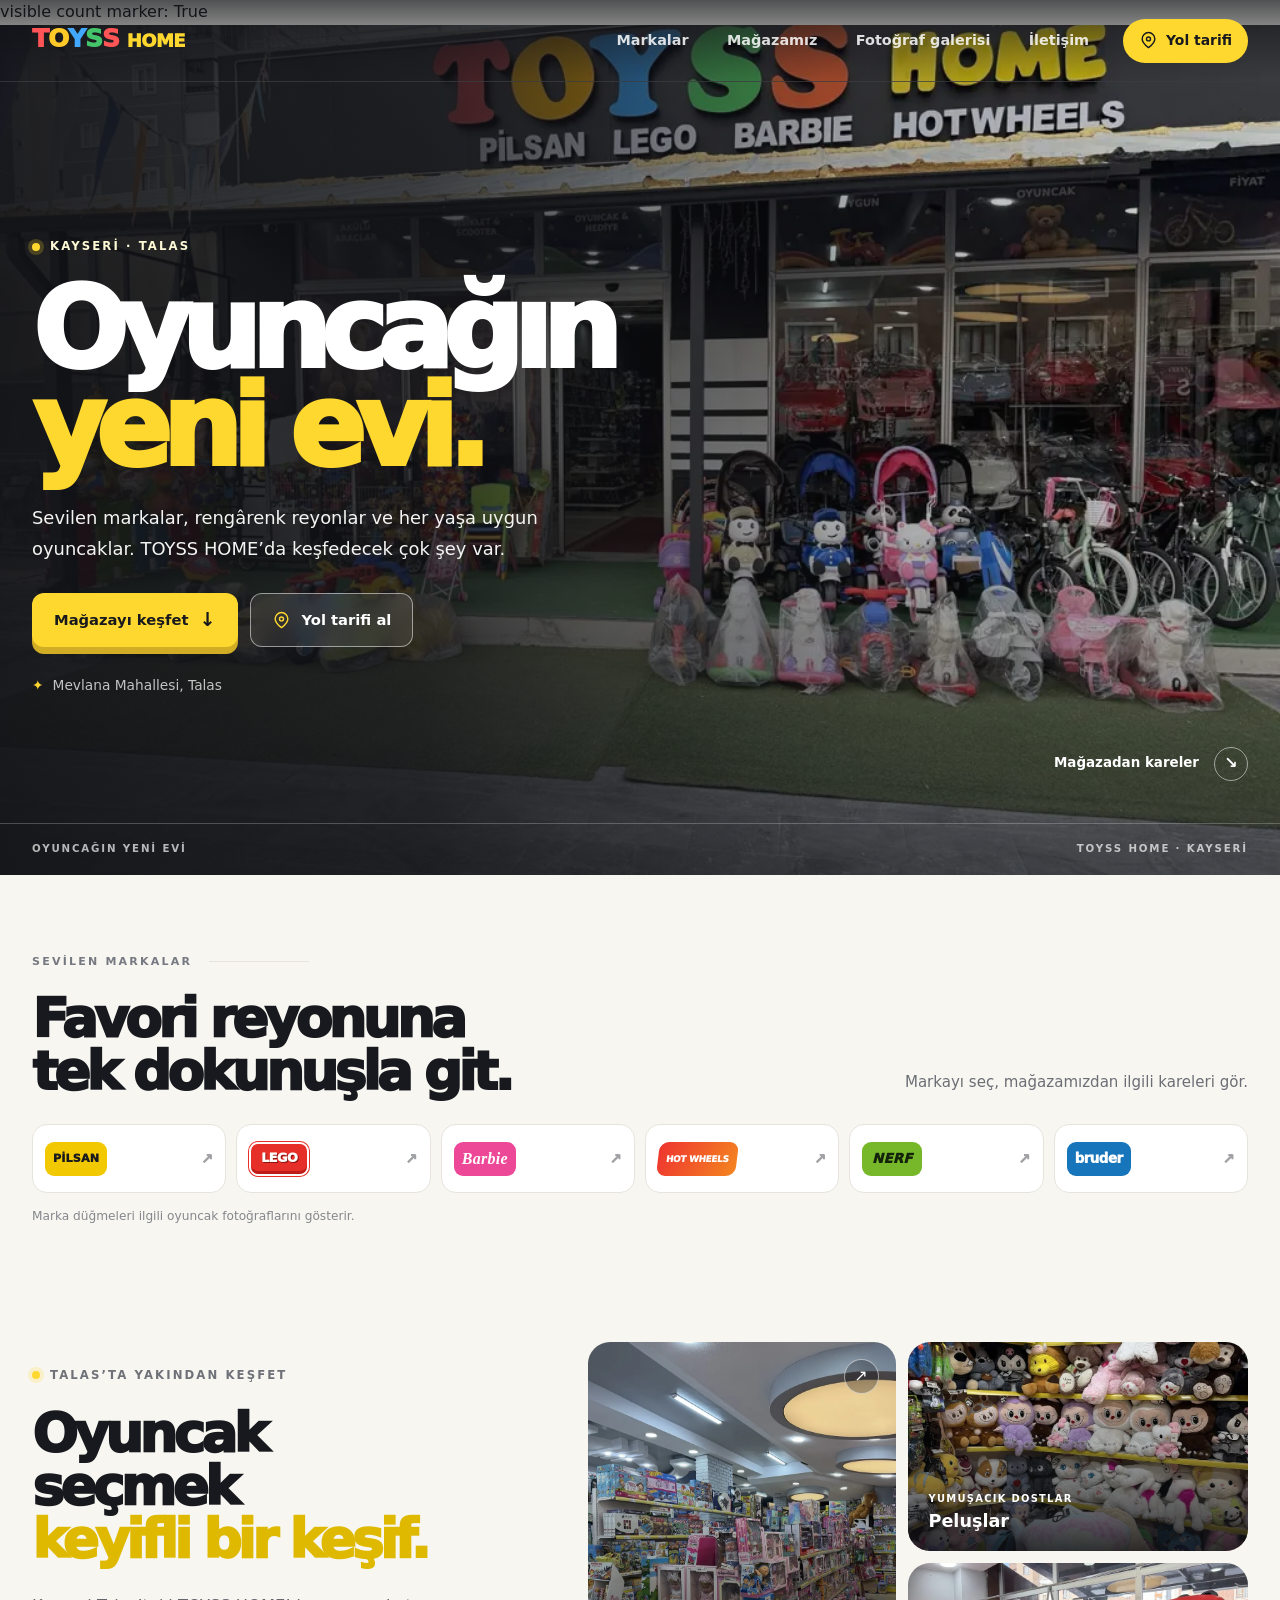
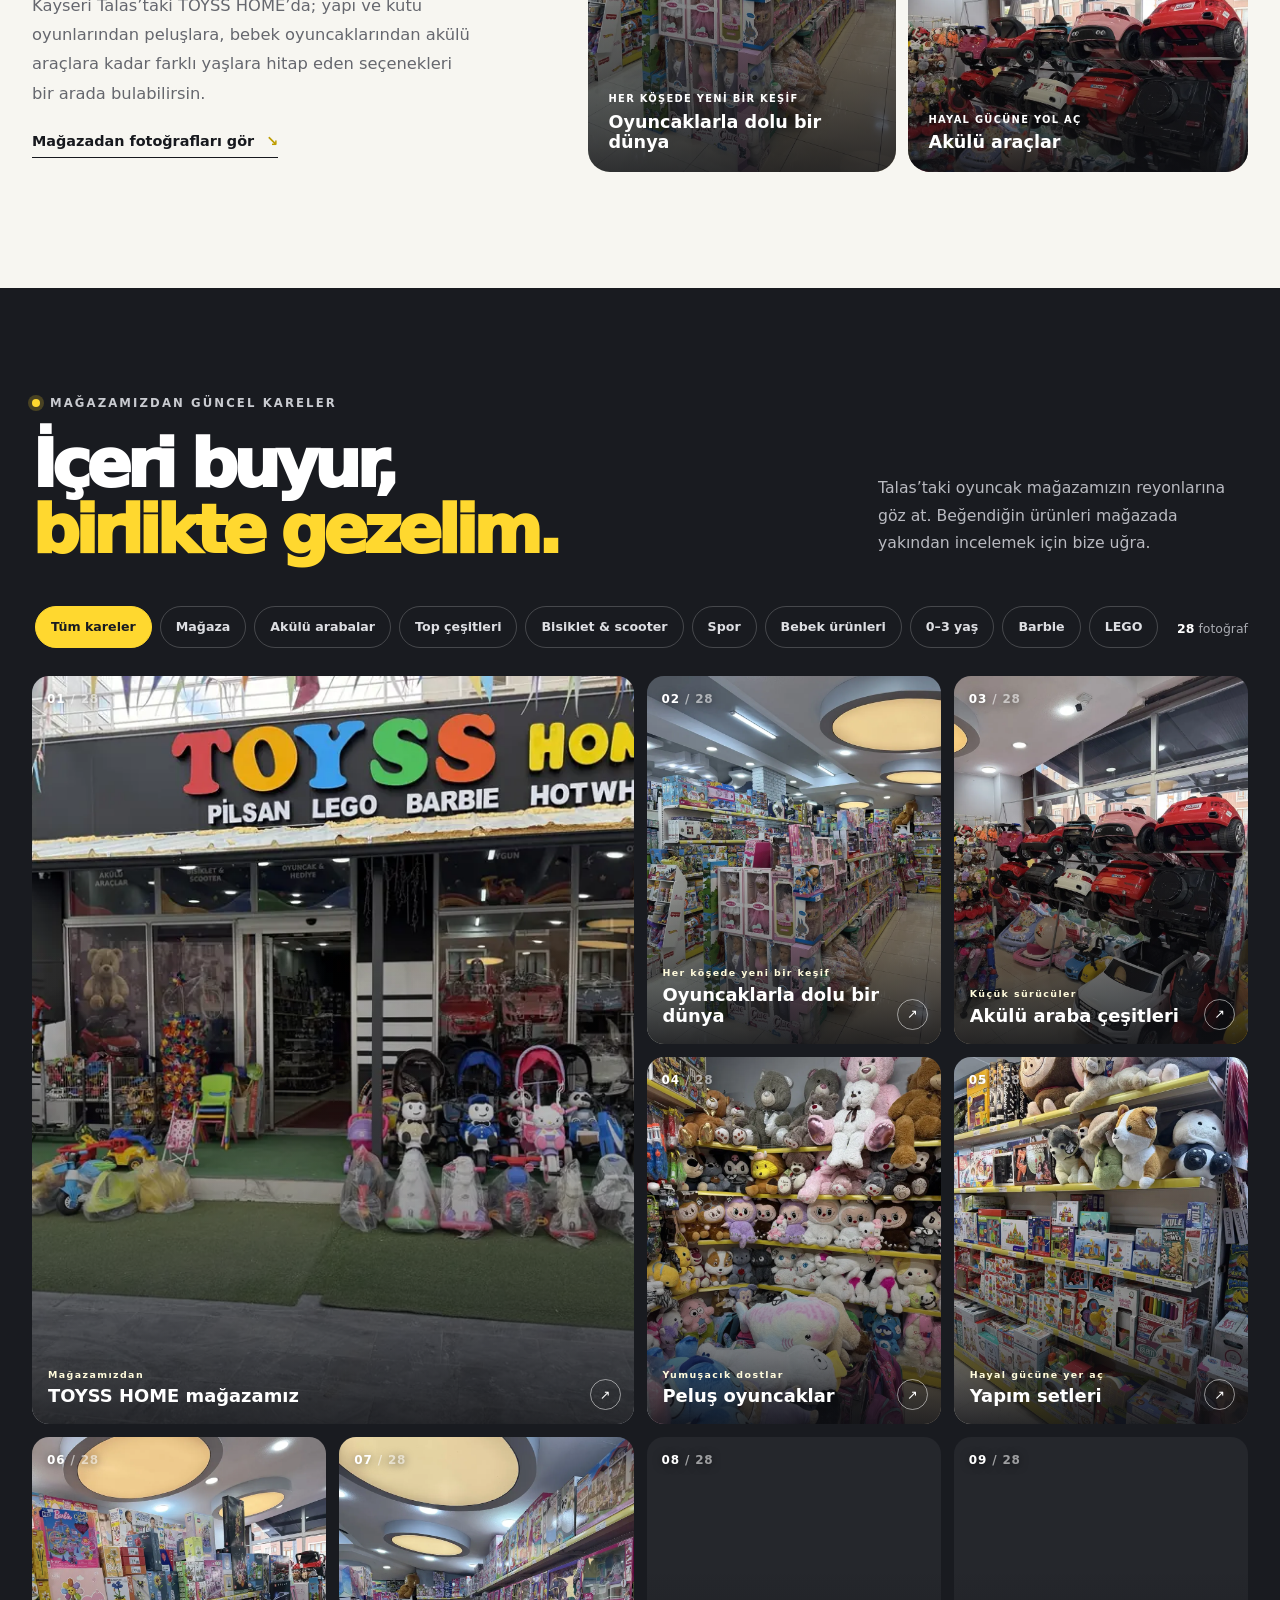
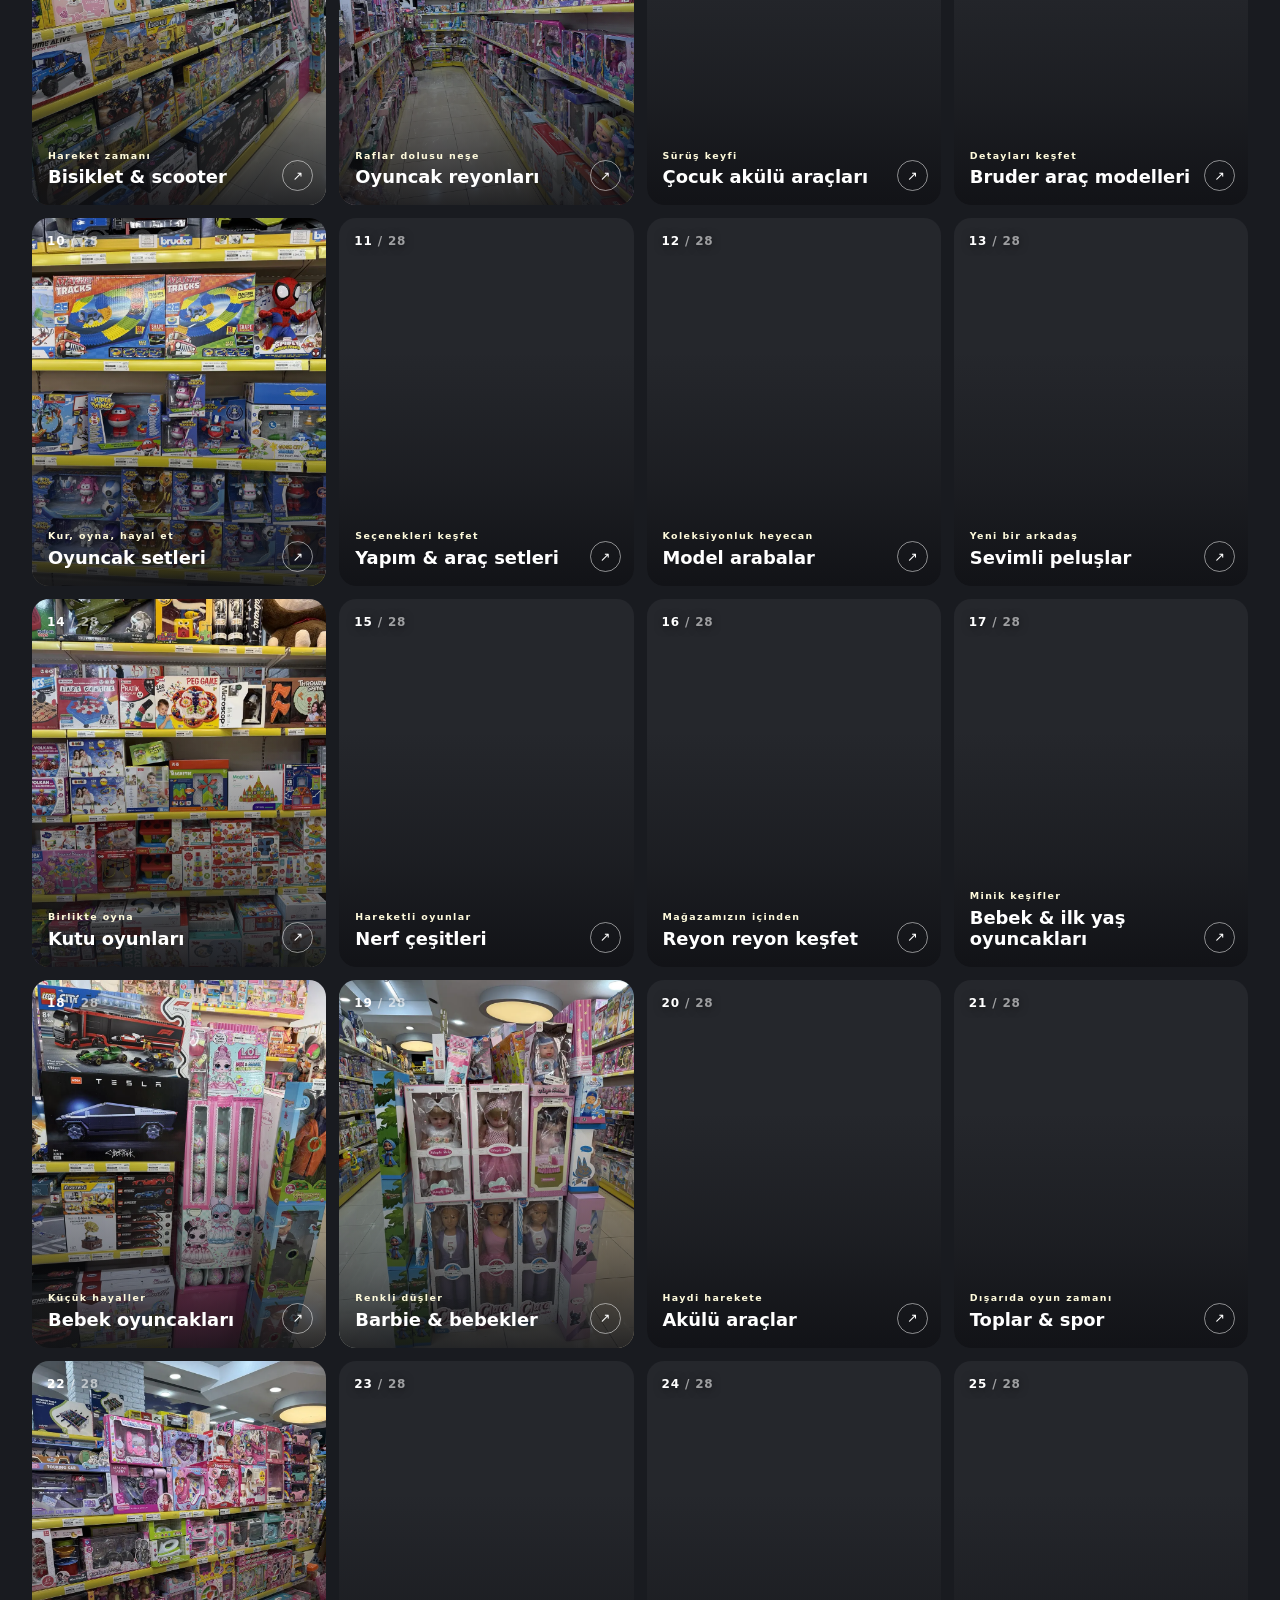
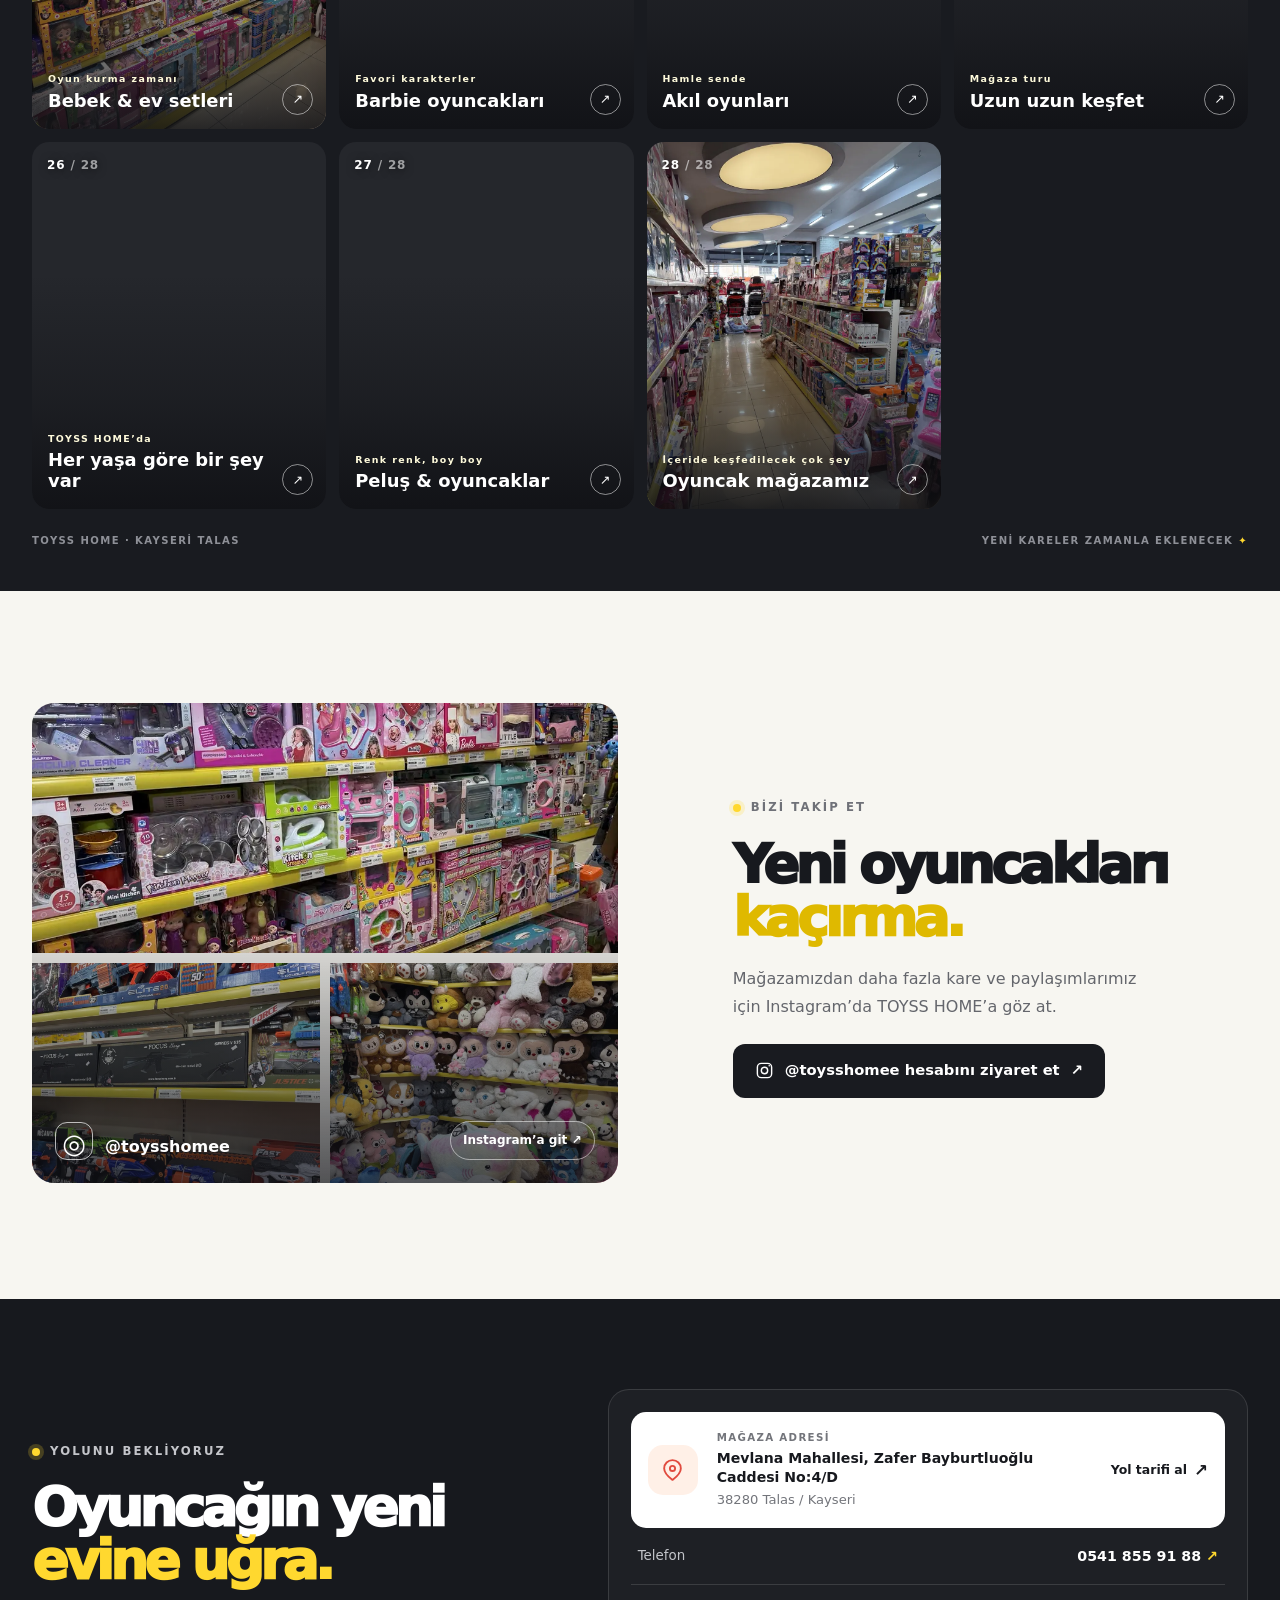
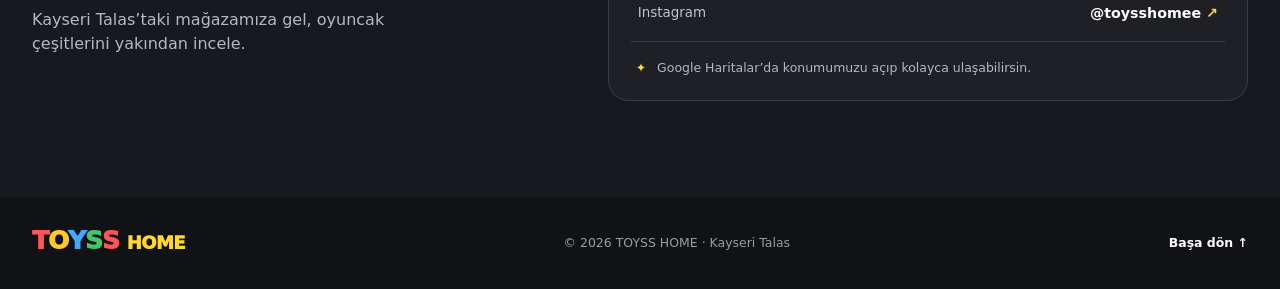
==== commit 9884c250: "Remove duplicate Nerf gallery photo" ====
--- a/index.html
+++ b/index.html
@@ -1,3 +1,4 @@
+visible count marker: True
 <!doctype html>
 <html lang="tr">
 <head>
@@ -33,36 +34,35 @@
 </div><p class="brand-hint">Marka düğmeleri ilgili oyuncak fotoğraflarını gösterir.</p></section>
 <section class="intro section-wrap" id="magaza"><div class="intro-copy"><p class="eyebrow eyebrow-dark"><span class="eyebrow-dot"></span> TALAS’TA YAKINDAN KEŞFET</p><h2>Oyuncak seçmek<br><span>keyifli bir keşif.</span></h2><p>Kayseri Talas’taki TOYSS HOME’da; yapı ve kutu oyunlarından peluşlara, bebek oyuncaklarından akülü araçlara kadar farklı yaşlara hitap eden seçenekleri bir arada bulabilirsin.</p><a class="text-link" href="#galeri">Mağazadan fotoğrafları gör <span aria-hidden="true">↘</span></a></div><div class="feature-stack">
 <a class="feature-card feature-large" href="#galeri"><img src="assets/toyss-home-magaza-ici-genel.webp" alt="TOYSS HOME mağazasının geniş oyuncak reyonları" width="1080" height="1440" loading="lazy" decoding="async"><span class="feature-scrim"></span><span class="feature-copy"><small>HER KÖŞEDE YENİ BİR KEŞİF</small><strong>Oyuncaklarla dolu bir dünya</strong></span><span class="feature-arrow" aria-hidden="true">↗</span></a><div class="feature-pair"><a class="feature-card" href="#galeri"><img src="assets/toyss-home-pelus-reyonu.webp" alt="Renkli peluş oyuncakların bulunduğu raf" width="1080" height="1440" loading="lazy" decoding="async"><span class="feature-scrim"></span><span class="feature-copy"><small>YUMUŞACIK DOSTLAR</small><strong>Peluşlar</strong></span></a><a class="feature-card" href="#galeri"><img src="assets/toyss-home-akulu-araclar.webp" alt="TOYSS HOME mağazasındaki çocuk akülü araçları" width="1080" height="1440" loading="lazy" decoding="async"><span class="feature-scrim"></span><span class="feature-copy"><small>HAYAL GÜCÜNE YOL AÇ</small><strong>Akülü araçlar</strong></span></a></div></div></section>
-<section class="gallery-section" id="galeri" aria-labelledby="gallery-title"><div class="gallery-heading section-wrap"><div><p class="eyebrow"><span class="eyebrow-dot"></span> MAĞAZAMIZDAN GÜNCEL KARELER</p><h2 id="gallery-title">İçeri buyur,<br><span>birlikte gezelim.</span></h2></div><p class="gallery-intro">Talas’taki oyuncak mağazamızın reyonlarına göz at. Beğendiğin ürünleri mağazada yakından incelemek için bize uğra.</p></div><div class="gallery-tools section-wrap"><div class="filters" role="group" aria-label="Fotoğraf kategorileri"><button class="filter-chip is-active" type="button" data-filter="all" aria-pressed="true">Tüm kareler</button><button class="filter-chip" type="button" data-filter="magaza" aria-pressed="false">Mağaza</button><button class="filter-chip" type="button" data-filter="akulu" aria-pressed="false">Akülü arabalar</button><button class="filter-chip" type="button" data-filter="top" aria-pressed="false">Top çeşitleri</button><button class="filter-chip" type="button" data-filter="bisiklet" aria-pressed="false">Bisiklet &amp; scooter</button><button class="filter-chip" type="button" data-filter="spor" aria-pressed="false">Spor</button><button class="filter-chip" type="button" data-filter="bebek" aria-pressed="false">Bebek ürünleri</button><button class="filter-chip" type="button" data-filter="0-3" aria-pressed="false">0–3 yaş</button><button class="filter-chip" type="button" data-filter="barbie" aria-pressed="false">Barbie</button><button class="filter-chip" type="button" data-filter="lego" aria-pressed="false">LEGO</button><button class="filter-chip" type="button" data-filter="nerf" aria-pressed="false">Nerf</button><button class="filter-chip" type="button" data-filter="bruder" aria-pressed="false">Bruder</button><button class="filter-chip" type="button" data-filter="oyun" aria-pressed="false">Kutu oyunları &amp; setler</button><button class="filter-chip" type="button" data-filter="pelus" aria-pressed="false">Peluş</button></div><p class="gallery-count" aria-live="polite"><span class="visible-count">29</span> fotoğraf</p></div><div class="gallery-grid section-wrap">
-<figure class="gallery-item gallery-lead" data-category="magaza" data-brands=""><button class="gallery-button" type="button" aria-label="Fotoğrafı büyüt: TOYSS HOME mağazamız"><img src="assets/storefront-toyss-home.webp" alt="Kayseri Talas TOYSS HOME mağazasının dış cephesi" width="1440" height="1080" sizes="(max-width: 600px) 50vw, (max-width: 1000px) 33vw, 25vw" loading="lazy" decoding="async"><span class="photo-index">01 <i>/ 29</i></span><span class="photo-caption"><small>Mağazamızdan</small><strong>TOYSS HOME mağazamız</strong></span><span class="zoom-mark" aria-hidden="true">↗</span></button></figure>
-<figure class="gallery-item" data-category="magaza" data-brands=""><button class="gallery-button" type="button" aria-label="Fotoğrafı büyüt: Oyuncaklarla dolu bir dünya"><img src="assets/toyss-home-magaza-ici-genel.webp" alt="TOYSS HOME mağazasının geniş oyuncak reyonları" width="1080" height="1440" sizes="(max-width: 600px) 50vw, (max-width: 1000px) 33vw, 25vw" loading="lazy" decoding="async"><span class="photo-index">02 <i>/ 29</i></span><span class="photo-caption"><small>Her köşede yeni bir keşif</small><strong>Oyuncaklarla dolu bir dünya</strong></span><span class="zoom-mark" aria-hidden="true">↗</span></button></figure>
-<figure class="gallery-item" data-category="arac akulu" data-brands="pilsan"><button class="gallery-button" type="button" aria-label="Fotoğrafı büyüt: Akülü araba çeşitleri"><img src="assets/toyss-home-akulu-araclar.webp" alt="Mağazada çocuklar için akülü araba çeşitleri" width="1080" height="1440" sizes="(max-width: 600px) 50vw, (max-width: 1000px) 33vw, 25vw" loading="lazy" decoding="async"><span class="photo-index">03 <i>/ 29</i></span><span class="photo-caption"><small>Küçük sürücüler</small><strong>Akülü araba çeşitleri</strong></span><span class="zoom-mark" aria-hidden="true">↗</span></button></figure>
-<figure class="gallery-item" data-category="pelus" data-brands=""><button class="gallery-button" type="button" aria-label="Fotoğrafı büyüt: Peluş oyuncaklar"><img src="assets/toyss-home-pelus-reyonu.webp" alt="TOYSS HOME mağazasında peluş oyuncak rafı" width="1080" height="1440" sizes="(max-width: 600px) 50vw, (max-width: 1000px) 33vw, 25vw" loading="lazy" decoding="async"><span class="photo-index">04 <i>/ 29</i></span><span class="photo-caption"><small>Yumuşacık dostlar</small><strong>Peluş oyuncaklar</strong></span><span class="zoom-mark" aria-hidden="true">↗</span></button></figure>
-<figure class="gallery-item" data-category="oyun" data-brands="lego"><button class="gallery-button" type="button" aria-label="Fotoğrafı büyüt: Yapım setleri"><img src="assets/toyss-home-lisansli-oyuncak-reyonu.webp" alt="Oyuncak mağazasında lisanslı oyuncak ve yapım setleri rafı" width="1080" height="1440" sizes="(max-width: 600px) 50vw, (max-width: 1000px) 33vw, 25vw" loading="lazy" decoding="async"><span class="photo-index">05 <i>/ 29</i></span><span class="photo-caption"><small>Hayal gücüne yer aç</small><strong>Yapım setleri</strong></span><span class="zoom-mark" aria-hidden="true">↗</span></button></figure>
-<figure class="gallery-item" data-category="spor bisiklet" data-brands="pilsan"><button class="gallery-button" type="button" aria-label="Fotoğrafı büyüt: Bisiklet &amp; scooter"><img src="assets/toyss-home-bisiklet-scooter.webp" alt="TOYSS HOME mağaza önündeki bisiklet ve scooter çeşitleri" width="1080" height="1440" sizes="(max-width: 600px) 50vw, (max-width: 1000px) 33vw, 25vw" loading="lazy" decoding="async"><span class="photo-index">06 <i>/ 29</i></span><span class="photo-caption"><small>Hareket zamanı</small><strong>Bisiklet &amp; scooter</strong></span><span class="zoom-mark" aria-hidden="true">↗</span></button></figure>
-<figure class="gallery-item" data-category="magaza" data-brands=""><button class="gallery-button" type="button" aria-label="Fotoğrafı büyüt: Oyuncak reyonları"><img src="assets/toyss-home-oyuncak-reyonlari.webp" alt="Talas TOYSS HOME mağazasında çeşitli oyuncak reyonları" width="1080" height="1440" sizes="(max-width: 600px) 50vw, (max-width: 1000px) 33vw, 25vw" loading="lazy" decoding="async"><span class="photo-index">07 <i>/ 29</i></span><span class="photo-caption"><small>Raflar dolusu neşe</small><strong>Oyuncak reyonları</strong></span><span class="zoom-mark" aria-hidden="true">↗</span></button></figure>
-<figure class="gallery-item" data-category="arac akulu" data-brands="pilsan"><button class="gallery-button" type="button" aria-label="Fotoğrafı büyüt: Çocuk akülü araçları"><img src="assets/toyss-home-cocuk-akulu-araclari.webp" alt="Mağaza önünde sergilenen çocuk akülü araçları" width="1080" height="1440" sizes="(max-width: 600px) 50vw, (max-width: 1000px) 33vw, 25vw" loading="lazy" decoding="async"><span class="photo-index">08 <i>/ 29</i></span><span class="photo-caption"><small>Sürüş keyfi</small><strong>Çocuk akülü araçları</strong></span><span class="zoom-mark" aria-hidden="true">↗</span></button></figure>
-<figure class="gallery-item" data-category="arac oyun" data-brands="bruder"><button class="gallery-button" type="button" aria-label="Fotoğrafı büyüt: Bruder araç modelleri"><img src="assets/toyss-home-bruder-arac-modelleri.webp" alt="TOYSS HOME rafında Bruder iş makinesi ve araç modelleri" width="1440" height="1080" sizes="(max-width: 600px) 50vw, (max-width: 1000px) 33vw, 25vw" loading="lazy" decoding="async"><span class="photo-index">09 <i>/ 29</i></span><span class="photo-caption"><small>Detayları keşfet</small><strong>Bruder araç modelleri</strong></span><span class="zoom-mark" aria-hidden="true">↗</span></button></figure>
-<figure class="gallery-item" data-category="oyun" data-brands="lego"><button class="gallery-button" type="button" aria-label="Fotoğrafı büyüt: Oyuncak setleri"><img src="assets/toyss-home-oyuncak-setleri.webp" alt="Mağazada kutulu oyuncak ve yapım setleri" width="1080" height="1440" sizes="(max-width: 600px) 50vw, (max-width: 1000px) 33vw, 25vw" loading="lazy" decoding="async"><span class="photo-index">10 <i>/ 29</i></span><span class="photo-caption"><small>Kur, oyna, hayal et</small><strong>Oyuncak setleri</strong></span><span class="zoom-mark" aria-hidden="true">↗</span></button></figure>
-<figure class="gallery-item" data-category="oyun arac" data-brands="lego hotwheels"><button class="gallery-button" type="button" aria-label="Fotoğrafı büyüt: Yapım &amp; araç setleri"><img src="assets/toyss-home-arac-ve-yapim-setleri.webp" alt="Oyuncak rafında araç modelleri ve yapım setleri" width="1080" height="1440" sizes="(max-width: 600px) 50vw, (max-width: 1000px) 33vw, 25vw" loading="lazy" decoding="async"><span class="photo-index">11 <i>/ 29</i></span><span class="photo-caption"><small>Seçenekleri keşfet</small><strong>Yapım &amp; araç setleri</strong></span><span class="zoom-mark" aria-hidden="true">↗</span></button></figure>
-<figure class="gallery-item" data-category="arac" data-brands="hotwheels"><button class="gallery-button" type="button" aria-label="Fotoğrafı büyüt: Model arabalar"><img src="assets/toyss-home-model-arabalar.webp" alt="TOYSS HOME raflarında model araba çeşitleri" width="1080" height="1440" sizes="(max-width: 600px) 50vw, (max-width: 1000px) 33vw, 25vw" loading="lazy" decoding="async"><span class="photo-index">12 <i>/ 29</i></span><span class="photo-caption"><small>Koleksiyonluk heyecan</small><strong>Model arabalar</strong></span><span class="zoom-mark" aria-hidden="true">↗</span></button></figure>
-<figure class="gallery-item" data-category="pelus" data-brands=""><button class="gallery-button" type="button" aria-label="Fotoğrafı büyüt: Sevimli peluşlar"><img src="assets/toyss-home-pelus-oyuncaklar.webp" alt="Farklı renk ve boylarda peluş oyuncaklar" width="1440" height="1080" sizes="(max-width: 600px) 50vw, (max-width: 1000px) 33vw, 25vw" loading="lazy" decoding="async"><span class="photo-index">13 <i>/ 29</i></span><span class="photo-caption"><small>Yeni bir arkadaş</small><strong>Sevimli peluşlar</strong></span><span class="zoom-mark" aria-hidden="true">↗</span></button></figure>
-<figure class="gallery-item" data-category="oyun" data-brands=""><button class="gallery-button" type="button" aria-label="Fotoğrafı büyüt: Kutu oyunları"><img src="assets/toyss-home-egitici-kutu-oyunlari.webp" alt="TOYSS HOME mağazasında kutu ve eğitici oyunlar" width="1080" height="1440" sizes="(max-width: 600px) 50vw, (max-width: 1000px) 33vw, 25vw" loading="lazy" decoding="async"><span class="photo-index">14 <i>/ 29</i></span><span class="photo-caption"><small>Birlikte oyna</small><strong>Kutu oyunları</strong></span><span class="zoom-mark" aria-hidden="true">↗</span></button></figure>
-<figure class="gallery-item" data-category="oyun" data-brands="nerf"><button class="gallery-button" type="button" aria-label="Fotoğrafı büyüt: Nerf çeşitleri"><img src="assets/toyss-home-nerf-oyuncaklari.webp" alt="TOYSS HOME raflarında Nerf oyuncak ve aksesuar çeşitleri" width="1280" height="960" sizes="(max-width: 600px) 50vw, (max-width: 1000px) 33vw, 25vw" loading="lazy" decoding="async"><span class="photo-index">15 <i>/ 29</i></span><span class="photo-caption"><small>Hareketli oyunlar</small><strong>Nerf çeşitleri</strong></span><span class="zoom-mark" aria-hidden="true">↗</span></button></figure>
-<figure class="gallery-item" data-category="oyun" data-brands="nerf"><button class="gallery-button" type="button" aria-label="Fotoğrafı büyüt: Nerf çeşitleri"><img src="assets/toyss-home-nerf-oyuncaklari.webp" alt="TOYSS HOME raflarında Nerf oyuncak ve aksesuar çeşitleri" width="1280" height="960" sizes="(max-width: 600px) 50vw, (max-width: 1000px) 33vw, 25vw" loading="lazy" decoding="async"><span class="photo-index">16 <i>/ 29</i></span><span class="photo-caption"><small>Hareketli oyunlar</small><strong>Nerf çeşitleri</strong></span><span class="zoom-mark" aria-hidden="true">↗</span></button></figure>
-<figure class="gallery-item" data-category="magaza" data-brands=""><button class="gallery-button" type="button" aria-label="Fotoğrafı büyüt: Reyon reyon keşfet"><img src="assets/toyss-home-genis-magaza-reyonu.webp" alt="Kayseri Talas TOYSS HOME mağazasının geniş iç reyonu" width="1080" height="1440" sizes="(max-width: 600px) 50vw, (max-width: 1000px) 33vw, 25vw" loading="lazy" decoding="async"><span class="photo-index">17 <i>/ 29</i></span><span class="photo-caption"><small>Mağazamızın içinden</small><strong>Reyon reyon keşfet</strong></span><span class="zoom-mark" aria-hidden="true">↗</span></button></figure>
-<figure class="gallery-item" data-category="bebek 0-3" data-brands=""><button class="gallery-button" type="button" aria-label="Fotoğrafı büyüt: Bebek &amp; ilk yaş oyuncakları"><img src="assets/toyss-home-bebek-ilk-yas.webp" alt="TOYSS HOME mağazasında bebek ve ilk yaş oyuncakları" width="960" height="1280" sizes="(max-width: 600px) 50vw, (max-width: 1000px) 33vw, 25vw" loading="lazy" decoding="async"><span class="photo-index">18 <i>/ 29</i></span><span class="photo-caption"><small>Minik keşifler</small><strong>Bebek &amp; ilk yaş oyuncakları</strong></span><span class="zoom-mark" aria-hidden="true">↗</span></button></figure>
-<figure class="gallery-item" data-category="bebek" data-brands="barbie"><button class="gallery-button" type="button" aria-label="Fotoğrafı büyüt: Bebek oyuncakları"><img src="assets/toyss-home-bebek-oyuncaklari.webp" alt="Mağazada bebek oyuncakları ve pembe scooter" width="1080" height="1440" sizes="(max-width: 600px) 50vw, (max-width: 1000px) 33vw, 25vw" loading="lazy" decoding="async"><span class="photo-index">19 <i>/ 29</i></span><span class="photo-caption"><small>Küçük hayaller</small><strong>Bebek oyuncakları</strong></span><span class="zoom-mark" aria-hidden="true">↗</span></button></figure>
-<figure class="gallery-item" data-category="bebek" data-brands="barbie"><button class="gallery-button" type="button" aria-label="Fotoğrafı büyüt: Barbie &amp; bebekler"><img src="assets/toyss-home-bebek-ve-barbie.webp" alt="TOYSS HOME mağazasında Barbie ve bebek oyuncakları" width="1080" height="1440" sizes="(max-width: 600px) 50vw, (max-width: 1000px) 33vw, 25vw" loading="lazy" decoding="async"><span class="photo-index">20 <i>/ 29</i></span><span class="photo-caption"><small>Renkli düşler</small><strong>Barbie &amp; bebekler</strong></span><span class="zoom-mark" aria-hidden="true">↗</span></button></figure>
-<figure class="gallery-item" data-category="arac akulu" data-brands="pilsan"><button class="gallery-button" type="button" aria-label="Fotoğrafı büyüt: Akülü araçlar"><img src="assets/toyss-home-akulu-arac-reyonu.webp" alt="Mağaza içinde sergilenen çocuk akülü araçları" width="1080" height="1440" sizes="(max-width: 600px) 50vw, (max-width: 1000px) 33vw, 25vw" loading="lazy" decoding="async"><span class="photo-index">21 <i>/ 29</i></span><span class="photo-caption"><small>Haydi harekete</small><strong>Akülü araçlar</strong></span><span class="zoom-mark" aria-hidden="true">↗</span></button></figure>
-<figure class="gallery-item" data-category="spor top" data-brands=""><button class="gallery-button" type="button" aria-label="Fotoğrafı büyüt: Toplar &amp; spor"><img src="assets/toyss-home-top-ve-spor-oyuncaklari.webp" alt="TOYSS HOME rafında futbol ve basketbol topları" width="1080" height="1440" sizes="(max-width: 600px) 50vw, (max-width: 1000px) 33vw, 25vw" loading="lazy" decoding="async"><span class="photo-index">22 <i>/ 29</i></span><span class="photo-caption"><small>Dışarıda oyun zamanı</small><strong>Toplar &amp; spor</strong></span><span class="zoom-mark" aria-hidden="true">↗</span></button></figure>
-<figure class="gallery-item" data-category="bebek" data-brands="barbie"><button class="gallery-button" type="button" aria-label="Fotoğrafı büyüt: Bebek &amp; ev setleri"><img src="assets/toyss-home-oyuncak-bebek-setleri.webp" alt="TOYSS HOME mağazasında ev ve bebek temalı oyuncak setleri" width="1080" height="1440" sizes="(max-width: 600px) 50vw, (max-width: 1000px) 33vw, 25vw" loading="lazy" decoding="async"><span class="photo-index">23 <i>/ 29</i></span><span class="photo-caption"><small>Oyun kurma zamanı</small><strong>Bebek &amp; ev setleri</strong></span><span class="zoom-mark" aria-hidden="true">↗</span></button></figure>
-<figure class="gallery-item" data-category="bebek" data-brands="barbie"><button class="gallery-button" type="button" aria-label="Fotoğrafı büyüt: Barbie oyuncakları"><img src="assets/toyss-home-barbie-oyuncak-reyonu.webp" alt="TOYSS HOME mağazasında Barbie bebekleri ve oyun setleri" width="960" height="1280" sizes="(max-width: 600px) 50vw, (max-width: 1000px) 33vw, 25vw" loading="lazy" decoding="async"><span class="photo-index">24 <i>/ 29</i></span><span class="photo-caption"><small>Favori karakterler</small><strong>Barbie oyuncakları</strong></span><span class="zoom-mark" aria-hidden="true">↗</span></button></figure>
-<figure class="gallery-item" data-category="oyun" data-brands=""><button class="gallery-button" type="button" aria-label="Fotoğrafı büyüt: Akıl oyunları"><img src="assets/toyss-home-akil-oyunlari.webp" alt="TOYSS HOME mağazasında satranç ve akıl oyunu kutuları" width="1440" height="1080" sizes="(max-width: 600px) 50vw, (max-width: 1000px) 33vw, 25vw" loading="lazy" decoding="async"><span class="photo-index">25 <i>/ 29</i></span><span class="photo-caption"><small>Hamle sende</small><strong>Akıl oyunları</strong></span><span class="zoom-mark" aria-hidden="true">↗</span></button></figure>
-<figure class="gallery-item" data-category="magaza" data-brands=""><button class="gallery-button" type="button" aria-label="Fotoğrafı büyüt: Uzun uzun keşfet"><img src="assets/toyss-home-magaza-ici-reyonlar.webp" alt="TOYSS HOME mağazasındaki uzun oyuncak reyonları" width="1080" height="1440" sizes="(max-width: 600px) 50vw, (max-width: 1000px) 33vw, 25vw" loading="lazy" decoding="async"><span class="photo-index">26 <i>/ 29</i></span><span class="photo-caption"><small>Mağaza turu</small><strong>Uzun uzun keşfet</strong></span><span class="zoom-mark" aria-hidden="true">↗</span></button></figure>
-<figure class="gallery-item" data-category="magaza" data-brands=""><button class="gallery-button" type="button" aria-label="Fotoğrafı büyüt: Her yaşa göre bir şey var"><img src="assets/toyss-home-magaza-kesif.webp" alt="Talas TOYSS HOME oyuncak mağazasının iç mekânı" width="1080" height="1440" sizes="(max-width: 600px) 50vw, (max-width: 1000px) 33vw, 25vw" loading="lazy" decoding="async"><span class="photo-index">27 <i>/ 29</i></span><span class="photo-caption"><small>TOYSS HOME’da</small><strong>Her yaşa göre bir şey var</strong></span><span class="zoom-mark" aria-hidden="true">↗</span></button></figure>
-<figure class="gallery-item" data-category="pelus" data-brands=""><button class="gallery-button" type="button" aria-label="Fotoğrafı büyüt: Peluş &amp; oyuncaklar"><img src="assets/toyss-home-pelus-ve-oyuncak-reyonu.webp" alt="Mağazada peluşlar ve kutulu oyuncakların bulunduğu reyon" width="1080" height="1440" sizes="(max-width: 600px) 50vw, (max-width: 1000px) 33vw, 25vw" loading="lazy" decoding="async"><span class="photo-index">28 <i>/ 29</i></span><span class="photo-caption"><small>Renk renk, boy boy</small><strong>Peluş &amp; oyuncaklar</strong></span><span class="zoom-mark" aria-hidden="true">↗</span></button></figure>
-<figure class="gallery-item" data-category="magaza" data-brands=""><button class="gallery-button" type="button" aria-label="Fotoğrafı büyüt: Oyuncak mağazamız"><img src="assets/toyss-home-oyuncak-magazasi.webp" alt="Kayseri Talas TOYSS HOME mağazası içinden geniş görünüm" width="1080" height="1440" sizes="(max-width: 600px) 50vw, (max-width: 1000px) 33vw, 25vw" loading="lazy" decoding="async"><span class="photo-index">29 <i>/ 29</i></span><span class="photo-caption"><small>İçeride keşfedilecek çok şey</small><strong>Oyuncak mağazamız</strong></span><span class="zoom-mark" aria-hidden="true">↗</span></button></figure>
+<section class="gallery-section" id="galeri" aria-labelledby="gallery-title"><div class="gallery-heading section-wrap"><div><p class="eyebrow"><span class="eyebrow-dot"></span> MAĞAZAMIZDAN GÜNCEL KARELER</p><h2 id="gallery-title">İçeri buyur,<br><span>birlikte gezelim.</span></h2></div><p class="gallery-intro">Talas’taki oyuncak mağazamızın reyonlarına göz at. Beğendiğin ürünleri mağazada yakından incelemek için bize uğra.</p></div><div class="gallery-tools section-wrap"><div class="filters" role="group" aria-label="Fotoğraf kategorileri"><button class="filter-chip is-active" type="button" data-filter="all" aria-pressed="true">Tüm kareler</button><button class="filter-chip" type="button" data-filter="magaza" aria-pressed="false">Mağaza</button><button class="filter-chip" type="button" data-filter="akulu" aria-pressed="false">Akülü arabalar</button><button class="filter-chip" type="button" data-filter="top" aria-pressed="false">Top çeşitleri</button><button class="filter-chip" type="button" data-filter="bisiklet" aria-pressed="false">Bisiklet &amp; scooter</button><button class="filter-chip" type="button" data-filter="spor" aria-pressed="false">Spor</button><button class="filter-chip" type="button" data-filter="bebek" aria-pressed="false">Bebek ürünleri</button><button class="filter-chip" type="button" data-filter="0-3" aria-pressed="false">0–3 yaş</button><button class="filter-chip" type="button" data-filter="barbie" aria-pressed="false">Barbie</button><button class="filter-chip" type="button" data-filter="lego" aria-pressed="false">LEGO</button><button class="filter-chip" type="button" data-filter="nerf" aria-pressed="false">Nerf</button><button class="filter-chip" type="button" data-filter="bruder" aria-pressed="false">Bruder</button><button class="filter-chip" type="button" data-filter="oyun" aria-pressed="false">Kutu oyunları &amp; setler</button><button class="filter-chip" type="button" data-filter="pelus" aria-pressed="false">Peluş</button></div><p class="gallery-count" aria-live="polite"><span class="visible-count">28</span> fotoğraf</p></div><div class="gallery-grid section-wrap">
+<figure class="gallery-item gallery-lead" data-category="magaza" data-brands=""><button class="gallery-button" type="button" aria-label="Fotoğrafı büyüt: TOYSS HOME mağazamız"><img src="assets/storefront-toyss-home.webp" alt="Kayseri Talas TOYSS HOME mağazasının dış cephesi" width="1440" height="1080" sizes="(max-width: 600px) 50vw, (max-width: 1000px) 33vw, 25vw" loading="lazy" decoding="async"><span class="photo-index">01 <i>/ 28</i></span><span class="photo-caption"><small>Mağazamızdan</small><strong>TOYSS HOME mağazamız</strong></span><span class="zoom-mark" aria-hidden="true">↗</span></button></figure>
+<figure class="gallery-item" data-category="magaza" data-brands=""><button class="gallery-button" type="button" aria-label="Fotoğrafı büyüt: Oyuncaklarla dolu bir dünya"><img src="assets/toyss-home-magaza-ici-genel.webp" alt="TOYSS HOME mağazasının geniş oyuncak reyonları" width="1080" height="1440" sizes="(max-width: 600px) 50vw, (max-width: 1000px) 33vw, 25vw" loading="lazy" decoding="async"><span class="photo-index">02 <i>/ 28</i></span><span class="photo-caption"><small>Her köşede yeni bir keşif</small><strong>Oyuncaklarla dolu bir dünya</strong></span><span class="zoom-mark" aria-hidden="true">↗</span></button></figure>
+<figure class="gallery-item" data-category="arac akulu" data-brands="pilsan"><button class="gallery-button" type="button" aria-label="Fotoğrafı büyüt: Akülü araba çeşitleri"><img src="assets/toyss-home-akulu-araclar.webp" alt="Mağazada çocuklar için akülü araba çeşitleri" width="1080" height="1440" sizes="(max-width: 600px) 50vw, (max-width: 1000px) 33vw, 25vw" loading="lazy" decoding="async"><span class="photo-index">03 <i>/ 28</i></span><span class="photo-caption"><small>Küçük sürücüler</small><strong>Akülü araba çeşitleri</strong></span><span class="zoom-mark" aria-hidden="true">↗</span></button></figure>
+<figure class="gallery-item" data-category="pelus" data-brands=""><button class="gallery-button" type="button" aria-label="Fotoğrafı büyüt: Peluş oyuncaklar"><img src="assets/toyss-home-pelus-reyonu.webp" alt="TOYSS HOME mağazasında peluş oyuncak rafı" width="1080" height="1440" sizes="(max-width: 600px) 50vw, (max-width: 1000px) 33vw, 25vw" loading="lazy" decoding="async"><span class="photo-index">04 <i>/ 28</i></span><span class="photo-caption"><small>Yumuşacık dostlar</small><strong>Peluş oyuncaklar</strong></span><span class="zoom-mark" aria-hidden="true">↗</span></button></figure>
+<figure class="gallery-item" data-category="oyun" data-brands="lego"><button class="gallery-button" type="button" aria-label="Fotoğrafı büyüt: Yapım setleri"><img src="assets/toyss-home-lisansli-oyuncak-reyonu.webp" alt="Oyuncak mağazasında lisanslı oyuncak ve yapım setleri rafı" width="1080" height="1440" sizes="(max-width: 600px) 50vw, (max-width: 1000px) 33vw, 25vw" loading="lazy" decoding="async"><span class="photo-index">05 <i>/ 28</i></span><span class="photo-caption"><small>Hayal gücüne yer aç</small><strong>Yapım setleri</strong></span><span class="zoom-mark" aria-hidden="true">↗</span></button></figure>
+<figure class="gallery-item" data-category="spor bisiklet" data-brands="pilsan"><button class="gallery-button" type="button" aria-label="Fotoğrafı büyüt: Bisiklet &amp; scooter"><img src="assets/toyss-home-bisiklet-scooter.webp" alt="TOYSS HOME mağaza önündeki bisiklet ve scooter çeşitleri" width="1080" height="1440" sizes="(max-width: 600px) 50vw, (max-width: 1000px) 33vw, 25vw" loading="lazy" decoding="async"><span class="photo-index">06 <i>/ 28</i></span><span class="photo-caption"><small>Hareket zamanı</small><strong>Bisiklet &amp; scooter</strong></span><span class="zoom-mark" aria-hidden="true">↗</span></button></figure>
+<figure class="gallery-item" data-category="magaza" data-brands=""><button class="gallery-button" type="button" aria-label="Fotoğrafı büyüt: Oyuncak reyonları"><img src="assets/toyss-home-oyuncak-reyonlari.webp" alt="Talas TOYSS HOME mağazasında çeşitli oyuncak reyonları" width="1080" height="1440" sizes="(max-width: 600px) 50vw, (max-width: 1000px) 33vw, 25vw" loading="lazy" decoding="async"><span class="photo-index">07 <i>/ 28</i></span><span class="photo-caption"><small>Raflar dolusu neşe</small><strong>Oyuncak reyonları</strong></span><span class="zoom-mark" aria-hidden="true">↗</span></button></figure>
+<figure class="gallery-item" data-category="arac akulu" data-brands="pilsan"><button class="gallery-button" type="button" aria-label="Fotoğrafı büyüt: Çocuk akülü araçları"><img src="assets/toyss-home-cocuk-akulu-araclari.webp" alt="Mağaza önünde sergilenen çocuk akülü araçları" width="1080" height="1440" sizes="(max-width: 600px) 50vw, (max-width: 1000px) 33vw, 25vw" loading="lazy" decoding="async"><span class="photo-index">08 <i>/ 28</i></span><span class="photo-caption"><small>Sürüş keyfi</small><strong>Çocuk akülü araçları</strong></span><span class="zoom-mark" aria-hidden="true">↗</span></button></figure>
+<figure class="gallery-item" data-category="arac oyun" data-brands="bruder"><button class="gallery-button" type="button" aria-label="Fotoğrafı büyüt: Bruder araç modelleri"><img src="assets/toyss-home-bruder-arac-modelleri.webp" alt="TOYSS HOME rafında Bruder iş makinesi ve araç modelleri" width="1440" height="1080" sizes="(max-width: 600px) 50vw, (max-width: 1000px) 33vw, 25vw" loading="lazy" decoding="async"><span class="photo-index">09 <i>/ 28</i></span><span class="photo-caption"><small>Detayları keşfet</small><strong>Bruder araç modelleri</strong></span><span class="zoom-mark" aria-hidden="true">↗</span></button></figure>
+<figure class="gallery-item" data-category="oyun" data-brands="lego"><button class="gallery-button" type="button" aria-label="Fotoğrafı büyüt: Oyuncak setleri"><img src="assets/toyss-home-oyuncak-setleri.webp" alt="Mağazada kutulu oyuncak ve yapım setleri" width="1080" height="1440" sizes="(max-width: 600px) 50vw, (max-width: 1000px) 33vw, 25vw" loading="lazy" decoding="async"><span class="photo-index">10 <i>/ 28</i></span><span class="photo-caption"><small>Kur, oyna, hayal et</small><strong>Oyuncak setleri</strong></span><span class="zoom-mark" aria-hidden="true">↗</span></button></figure>
+<figure class="gallery-item" data-category="oyun arac" data-brands="lego hotwheels"><button class="gallery-button" type="button" aria-label="Fotoğrafı büyüt: Yapım &amp; araç setleri"><img src="assets/toyss-home-arac-ve-yapim-setleri.webp" alt="Oyuncak rafında araç modelleri ve yapım setleri" width="1080" height="1440" sizes="(max-width: 600px) 50vw, (max-width: 1000px) 33vw, 25vw" loading="lazy" decoding="async"><span class="photo-index">11 <i>/ 28</i></span><span class="photo-caption"><small>Seçenekleri keşfet</small><strong>Yapım &amp; araç setleri</strong></span><span class="zoom-mark" aria-hidden="true">↗</span></button></figure>
+<figure class="gallery-item" data-category="arac" data-brands="hotwheels"><button class="gallery-button" type="button" aria-label="Fotoğrafı büyüt: Model arabalar"><img src="assets/toyss-home-model-arabalar.webp" alt="TOYSS HOME raflarında model araba çeşitleri" width="1080" height="1440" sizes="(max-width: 600px) 50vw, (max-width: 1000px) 33vw, 25vw" loading="lazy" decoding="async"><span class="photo-index">12 <i>/ 28</i></span><span class="photo-caption"><small>Koleksiyonluk heyecan</small><strong>Model arabalar</strong></span><span class="zoom-mark" aria-hidden="true">↗</span></button></figure>
+<figure class="gallery-item" data-category="pelus" data-brands=""><button class="gallery-button" type="button" aria-label="Fotoğrafı büyüt: Sevimli peluşlar"><img src="assets/toyss-home-pelus-oyuncaklar.webp" alt="Farklı renk ve boylarda peluş oyuncaklar" width="1440" height="1080" sizes="(max-width: 600px) 50vw, (max-width: 1000px) 33vw, 25vw" loading="lazy" decoding="async"><span class="photo-index">13 <i>/ 28</i></span><span class="photo-caption"><small>Yeni bir arkadaş</small><strong>Sevimli peluşlar</strong></span><span class="zoom-mark" aria-hidden="true">↗</span></button></figure>
+<figure class="gallery-item" data-category="oyun" data-brands=""><button class="gallery-button" type="button" aria-label="Fotoğrafı büyüt: Kutu oyunları"><img src="assets/toyss-home-egitici-kutu-oyunlari.webp" alt="TOYSS HOME mağazasında kutu ve eğitici oyunlar" width="1080" height="1440" sizes="(max-width: 600px) 50vw, (max-width: 1000px) 33vw, 25vw" loading="lazy" decoding="async"><span class="photo-index">14 <i>/ 28</i></span><span class="photo-caption"><small>Birlikte oyna</small><strong>Kutu oyunları</strong></span><span class="zoom-mark" aria-hidden="true">↗</span></button></figure>
+<figure class="gallery-item" data-category="oyun" data-brands="nerf"><button class="gallery-button" type="button" aria-label="Fotoğrafı büyüt: Nerf çeşitleri"><img src="assets/toyss-home-nerf-oyuncaklari.webp" alt="TOYSS HOME raflarında Nerf oyuncak ve aksesuar çeşitleri" width="1280" height="960" sizes="(max-width: 600px) 50vw, (max-width: 1000px) 33vw, 25vw" loading="lazy" decoding="async"><span class="photo-index">15 <i>/ 28</i></span><span class="photo-caption"><small>Hareketli oyunlar</small><strong>Nerf çeşitleri</strong></span><span class="zoom-mark" aria-hidden="true">↗</span></button></figure>
+<figure class="gallery-item" data-category="magaza" data-brands=""><button class="gallery-button" type="button" aria-label="Fotoğrafı büyüt: Reyon reyon keşfet"><img src="assets/toyss-home-genis-magaza-reyonu.webp" alt="Kayseri Talas TOYSS HOME mağazasının geniş iç reyonu" width="1080" height="1440" sizes="(max-width: 600px) 50vw, (max-width: 1000px) 33vw, 25vw" loading="lazy" decoding="async"><span class="photo-index">16 <i>/ 28</i></span><span class="photo-caption"><small>Mağazamızın içinden</small><strong>Reyon reyon keşfet</strong></span><span class="zoom-mark" aria-hidden="true">↗</span></button></figure>
+<figure class="gallery-item" data-category="bebek 0-3" data-brands=""><button class="gallery-button" type="button" aria-label="Fotoğrafı büyüt: Bebek &amp; ilk yaş oyuncakları"><img src="assets/toyss-home-bebek-ilk-yas.webp" alt="TOYSS HOME mağazasında bebek ve ilk yaş oyuncakları" width="960" height="1280" sizes="(max-width: 600px) 50vw, (max-width: 1000px) 33vw, 25vw" loading="lazy" decoding="async"><span class="photo-index">17 <i>/ 28</i></span><span class="photo-caption"><small>Minik keşifler</small><strong>Bebek &amp; ilk yaş oyuncakları</strong></span><span class="zoom-mark" aria-hidden="true">↗</span></button></figure>
+<figure class="gallery-item" data-category="bebek" data-brands="barbie"><button class="gallery-button" type="button" aria-label="Fotoğrafı büyüt: Bebek oyuncakları"><img src="assets/toyss-home-bebek-oyuncaklari.webp" alt="Mağazada bebek oyuncakları ve pembe scooter" width="1080" height="1440" sizes="(max-width: 600px) 50vw, (max-width: 1000px) 33vw, 25vw" loading="lazy" decoding="async"><span class="photo-index">18 <i>/ 28</i></span><span class="photo-caption"><small>Küçük hayaller</small><strong>Bebek oyuncakları</strong></span><span class="zoom-mark" aria-hidden="true">↗</span></button></figure>
+<figure class="gallery-item" data-category="bebek" data-brands="barbie"><button class="gallery-button" type="button" aria-label="Fotoğrafı büyüt: Barbie &amp; bebekler"><img src="assets/toyss-home-bebek-ve-barbie.webp" alt="TOYSS HOME mağazasında Barbie ve bebek oyuncakları" width="1080" height="1440" sizes="(max-width: 600px) 50vw, (max-width: 1000px) 33vw, 25vw" loading="lazy" decoding="async"><span class="photo-index">19 <i>/ 28</i></span><span class="photo-caption"><small>Renkli düşler</small><strong>Barbie &amp; bebekler</strong></span><span class="zoom-mark" aria-hidden="true">↗</span></button></figure>
+<figure class="gallery-item" data-category="arac akulu" data-brands="pilsan"><button class="gallery-button" type="button" aria-label="Fotoğrafı büyüt: Akülü araçlar"><img src="assets/toyss-home-akulu-arac-reyonu.webp" alt="Mağaza içinde sergilenen çocuk akülü araçları" width="1080" height="1440" sizes="(max-width: 600px) 50vw, (max-width: 1000px) 33vw, 25vw" loading="lazy" decoding="async"><span class="photo-index">20 <i>/ 28</i></span><span class="photo-caption"><small>Haydi harekete</small><strong>Akülü araçlar</strong></span><span class="zoom-mark" aria-hidden="true">↗</span></button></figure>
+<figure class="gallery-item" data-category="spor top" data-brands=""><button class="gallery-button" type="button" aria-label="Fotoğrafı büyüt: Toplar &amp; spor"><img src="assets/toyss-home-top-ve-spor-oyuncaklari.webp" alt="TOYSS HOME rafında futbol ve basketbol topları" width="1080" height="1440" sizes="(max-width: 600px) 50vw, (max-width: 1000px) 33vw, 25vw" loading="lazy" decoding="async"><span class="photo-index">21 <i>/ 28</i></span><span class="photo-caption"><small>Dışarıda oyun zamanı</small><strong>Toplar &amp; spor</strong></span><span class="zoom-mark" aria-hidden="true">↗</span></button></figure>
+<figure class="gallery-item" data-category="bebek" data-brands="barbie"><button class="gallery-button" type="button" aria-label="Fotoğrafı büyüt: Bebek &amp; ev setleri"><img src="assets/toyss-home-oyuncak-bebek-setleri.webp" alt="TOYSS HOME mağazasında ev ve bebek temalı oyuncak setleri" width="1080" height="1440" sizes="(max-width: 600px) 50vw, (max-width: 1000px) 33vw, 25vw" loading="lazy" decoding="async"><span class="photo-index">22 <i>/ 28</i></span><span class="photo-caption"><small>Oyun kurma zamanı</small><strong>Bebek &amp; ev setleri</strong></span><span class="zoom-mark" aria-hidden="true">↗</span></button></figure>
+<figure class="gallery-item" data-category="bebek" data-brands="barbie"><button class="gallery-button" type="button" aria-label="Fotoğrafı büyüt: Barbie oyuncakları"><img src="assets/toyss-home-barbie-oyuncak-reyonu.webp" alt="TOYSS HOME mağazasında Barbie bebekleri ve oyun setleri" width="960" height="1280" sizes="(max-width: 600px) 50vw, (max-width: 1000px) 33vw, 25vw" loading="lazy" decoding="async"><span class="photo-index">23 <i>/ 28</i></span><span class="photo-caption"><small>Favori karakterler</small><strong>Barbie oyuncakları</strong></span><span class="zoom-mark" aria-hidden="true">↗</span></button></figure>
+<figure class="gallery-item" data-category="oyun" data-brands=""><button class="gallery-button" type="button" aria-label="Fotoğrafı büyüt: Akıl oyunları"><img src="assets/toyss-home-akil-oyunlari.webp" alt="TOYSS HOME mağazasında satranç ve akıl oyunu kutuları" width="1440" height="1080" sizes="(max-width: 600px) 50vw, (max-width: 1000px) 33vw, 25vw" loading="lazy" decoding="async"><span class="photo-index">24 <i>/ 28</i></span><span class="photo-caption"><small>Hamle sende</small><strong>Akıl oyunları</strong></span><span class="zoom-mark" aria-hidden="true">↗</span></button></figure>
+<figure class="gallery-item" data-category="magaza" data-brands=""><button class="gallery-button" type="button" aria-label="Fotoğrafı büyüt: Uzun uzun keşfet"><img src="assets/toyss-home-magaza-ici-reyonlar.webp" alt="TOYSS HOME mağazasındaki uzun oyuncak reyonları" width="1080" height="1440" sizes="(max-width: 600px) 50vw, (max-width: 1000px) 33vw, 25vw" loading="lazy" decoding="async"><span class="photo-index">25 <i>/ 28</i></span><span class="photo-caption"><small>Mağaza turu</small><strong>Uzun uzun keşfet</strong></span><span class="zoom-mark" aria-hidden="true">↗</span></button></figure>
+<figure class="gallery-item" data-category="magaza" data-brands=""><button class="gallery-button" type="button" aria-label="Fotoğrafı büyüt: Her yaşa göre bir şey var"><img src="assets/toyss-home-magaza-kesif.webp" alt="Talas TOYSS HOME oyuncak mağazasının iç mekânı" width="1080" height="1440" sizes="(max-width: 600px) 50vw, (max-width: 1000px) 33vw, 25vw" loading="lazy" decoding="async"><span class="photo-index">26 <i>/ 28</i></span><span class="photo-caption"><small>TOYSS HOME’da</small><strong>Her yaşa göre bir şey var</strong></span><span class="zoom-mark" aria-hidden="true">↗</span></button></figure>
+<figure class="gallery-item" data-category="pelus" data-brands=""><button class="gallery-button" type="button" aria-label="Fotoğrafı büyüt: Peluş &amp; oyuncaklar"><img src="assets/toyss-home-pelus-ve-oyuncak-reyonu.webp" alt="Mağazada peluşlar ve kutulu oyuncakların bulunduğu reyon" width="1080" height="1440" sizes="(max-width: 600px) 50vw, (max-width: 1000px) 33vw, 25vw" loading="lazy" decoding="async"><span class="photo-index">27 <i>/ 28</i></span><span class="photo-caption"><small>Renk renk, boy boy</small><strong>Peluş &amp; oyuncaklar</strong></span><span class="zoom-mark" aria-hidden="true">↗</span></button></figure>
+<figure class="gallery-item" data-category="magaza" data-brands=""><button class="gallery-button" type="button" aria-label="Fotoğrafı büyüt: Oyuncak mağazamız"><img src="assets/toyss-home-oyuncak-magazasi.webp" alt="Kayseri Talas TOYSS HOME mağazası içinden geniş görünüm" width="1080" height="1440" sizes="(max-width: 600px) 50vw, (max-width: 1000px) 33vw, 25vw" loading="lazy" decoding="async"><span class="photo-index">28 <i>/ 28</i></span><span class="photo-caption"><small>İçeride keşfedilecek çok şey</small><strong>Oyuncak mağazamız</strong></span><span class="zoom-mark" aria-hidden="true">↗</span></button></figure>
 </div><div class="gallery-end"><span>TOYSS HOME · KAYSERİ TALAS</span><span>YENİ KARELER ZAMANLA EKLENECEK <i aria-hidden="true">✦</i></span></div></section>
 <section class="instagram-section section-wrap" aria-labelledby="instagram-title"><a class="instagram-collage" href="https://www.instagram.com/toysshomee/" target="_blank" rel="noopener noreferrer" aria-label="TOYSS HOME Instagram hesabına git"><img src="assets/toyss-home-oyuncak-bebek-setleri.webp" alt="" width="1080" height="1440" loading="lazy" decoding="async"><img src="assets/toyss-home-model-arabalar.webp" alt="" width="1080" height="1440" loading="lazy" decoding="async"><img src="assets/toyss-home-pelus-reyonu.webp" alt="" width="1080" height="1440" loading="lazy" decoding="async"><span class="instagram-overlay"><span class="instagram-glyph" aria-hidden="true">◎</span><span>@toysshomee</span><span class="instagram-visit">Instagram’a git ↗</span></span></a><div class="instagram-copy"><p class="eyebrow eyebrow-dark"><span class="eyebrow-dot"></span> BİZİ TAKİP ET</p><h2 id="instagram-title">Yeni oyuncakları<br><span>kaçırma.</span></h2><p>Mağazamızdan daha fazla kare ve paylaşımlarımız için Instagram’da TOYSS HOME’a göz at.</p><a class="button button-dark" href="https://www.instagram.com/toysshomee/" target="_blank" rel="noopener noreferrer"><svg aria-hidden="true" viewBox="0 0 24 24"><rect x="3" y="3" width="18" height="18" rx="5"/><circle cx="12" cy="12" r="4"/><circle cx="18" cy="6" r="1" class="instagram-dot"/></svg>@toysshomee hesabını ziyaret et <span aria-hidden="true">↗</span></a></div></section>
 <section class="contact-section" id="iletisim" aria-labelledby="contact-title"><div class="contact-inner section-wrap"><div class="contact-heading"><p class="eyebrow"><span class="eyebrow-dot"></span> YOLUNU BEKLİYORUZ</p><h2 id="contact-title">Oyuncağın yeni<br><span>evine uğra.</span></h2><p>Kayseri Talas’taki mağazamıza gel, oyuncak çeşitlerini yakından incele.</p></div><div class="contact-card"><a class="map-card" href="https://share.google/SfhwSTuATRqKJumgR" target="_blank" rel="noopener noreferrer" aria-label="TOYSS HOME adresine Google Haritalar ile yol tarifi al"><span class="map-icon"><svg aria-hidden="true" viewBox="0 0 24 24"><path d="M20 10c0 5-8 11-8 11S4 15 4 10a8 8 0 1 1 16 0Z"/><circle cx="12" cy="10" r="2.5"/></svg></span><span class="map-copy"><small>MAĞAZA ADRESİ</small><strong>Mevlana Mahallesi, Zafer Bayburtluoğlu Caddesi No:4/D</strong><span>38280 Talas / Kayseri</span></span><span class="map-go">Yol tarifi al <i aria-hidden="true">↗</i></span></a><a class="contact-row" href="tel:+905418559188"><span>Telefon</span><strong>0541 855 91 88 <i aria-hidden="true">↗</i></strong></a><a class="contact-row" href="https://www.instagram.com/toysshomee/" target="_blank" rel="noopener noreferrer"><span>Instagram</span><strong>@toysshomee <i aria-hidden="true">↗</i></strong></a><p class="arrival-note"><span aria-hidden="true">✦</span> Google Haritalar’da konumumuzu açıp kolayca ulaşabilirsin.</p></div></div></section>
@@ -72,4 +72,4 @@
 <dialog class="lightbox" aria-label="Mağaza fotoğrafı"><button class="lightbox-close" type="button" aria-label="Fotoğrafı kapat">×</button><img alt=""><p></p></dialog>
 <script src="script.js" defer></script>
 </body>
-</html>
+</html>
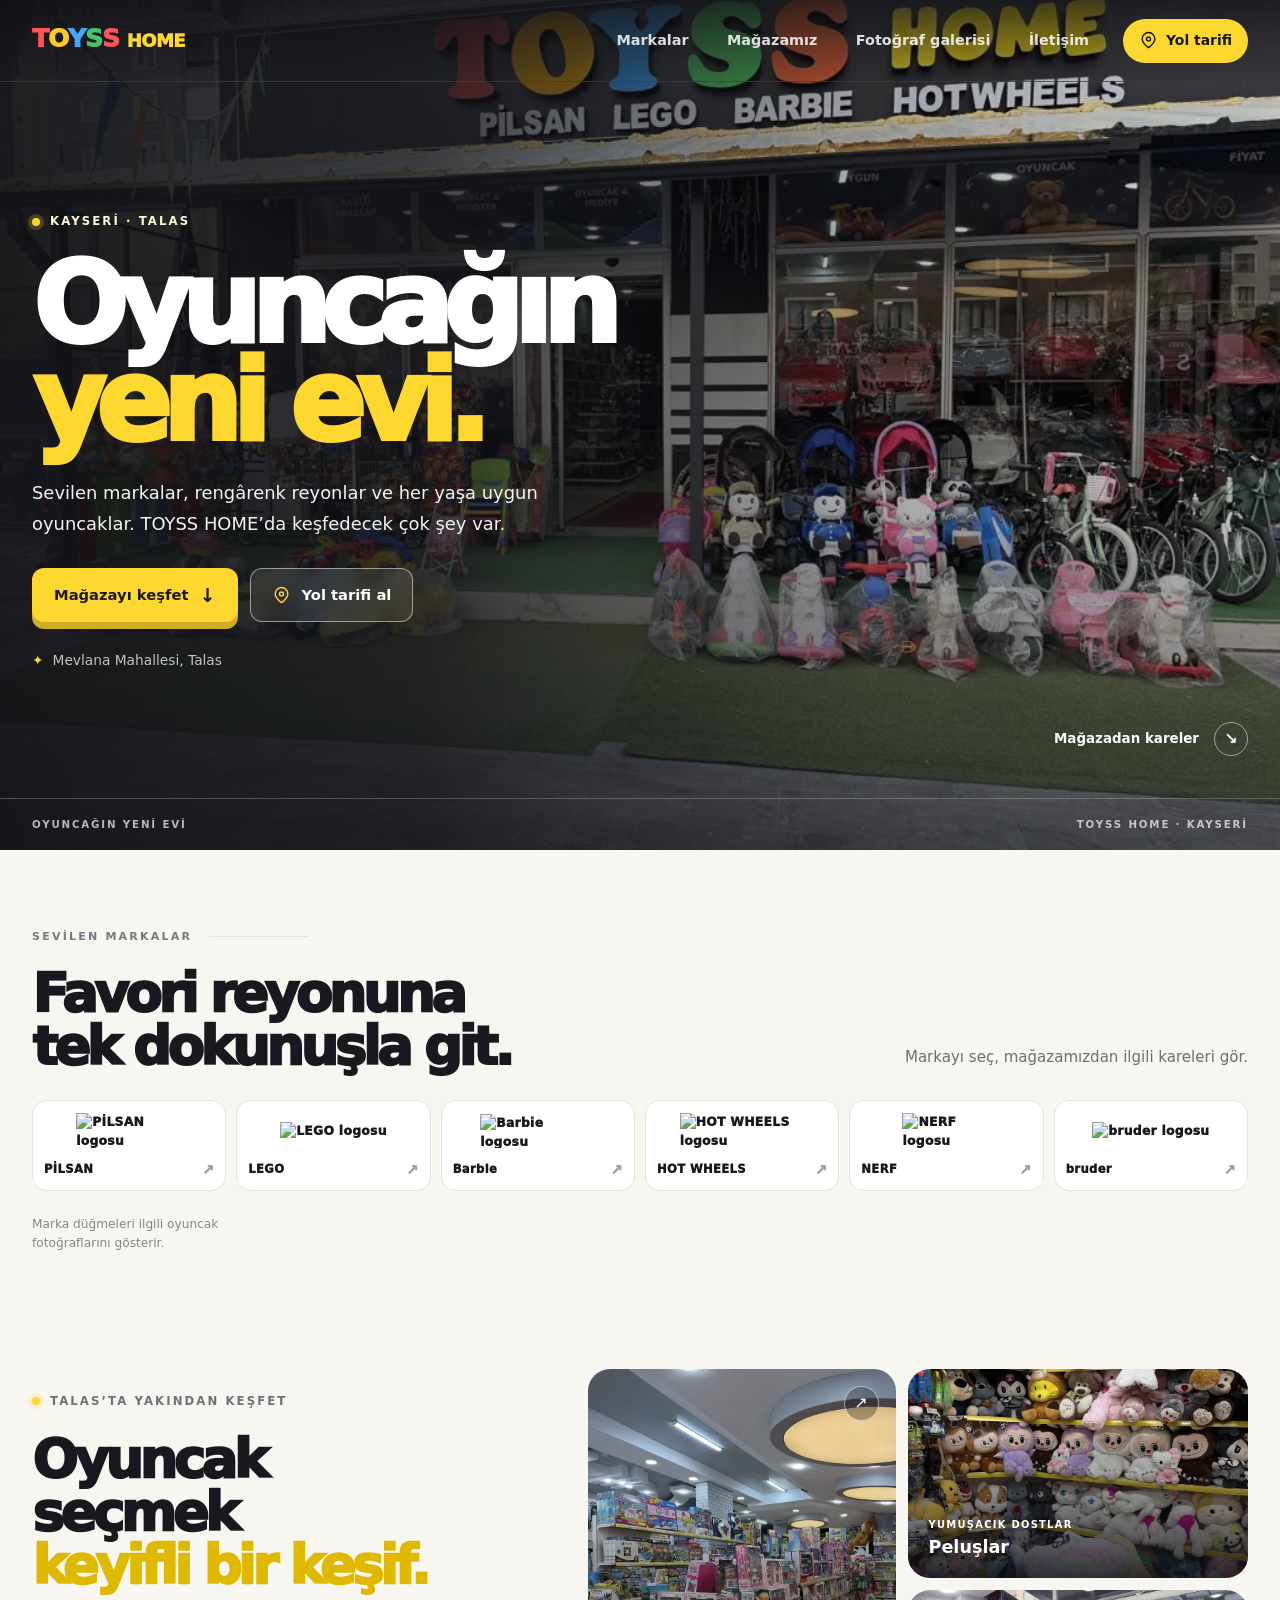
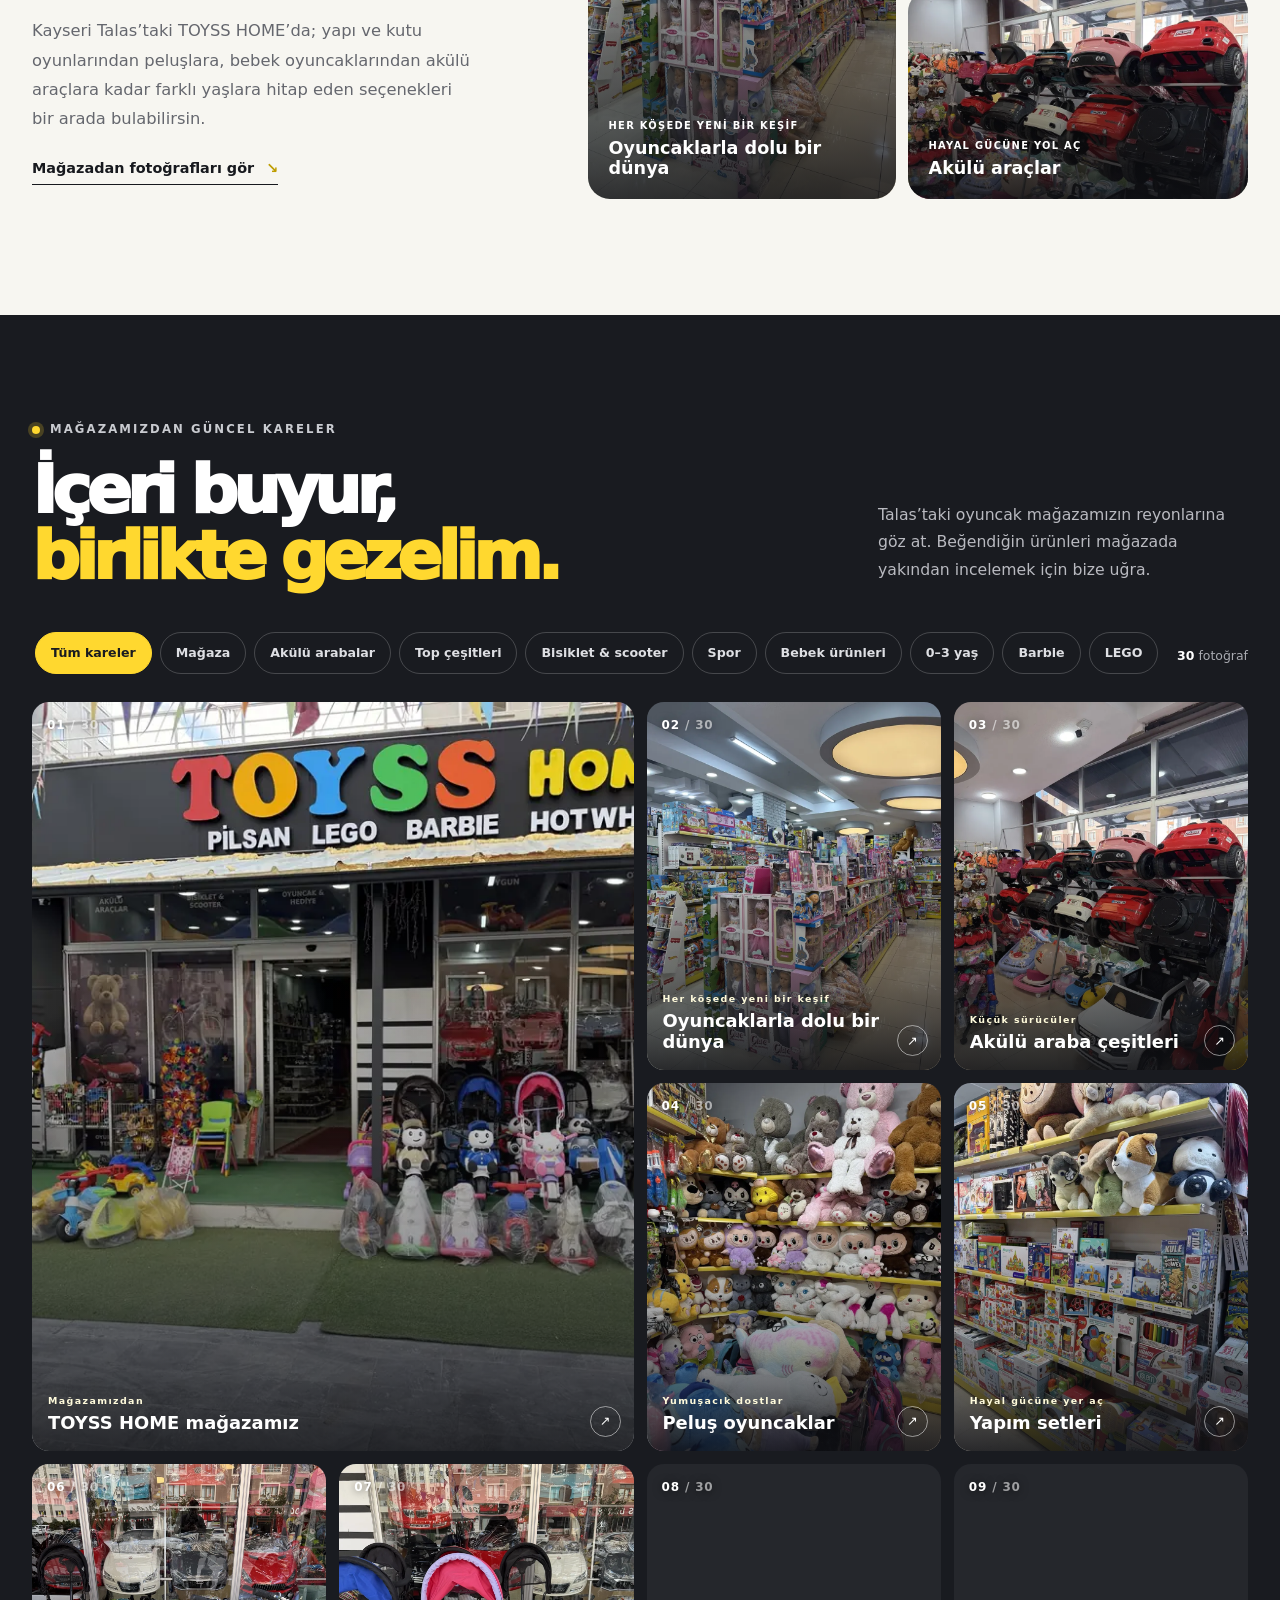
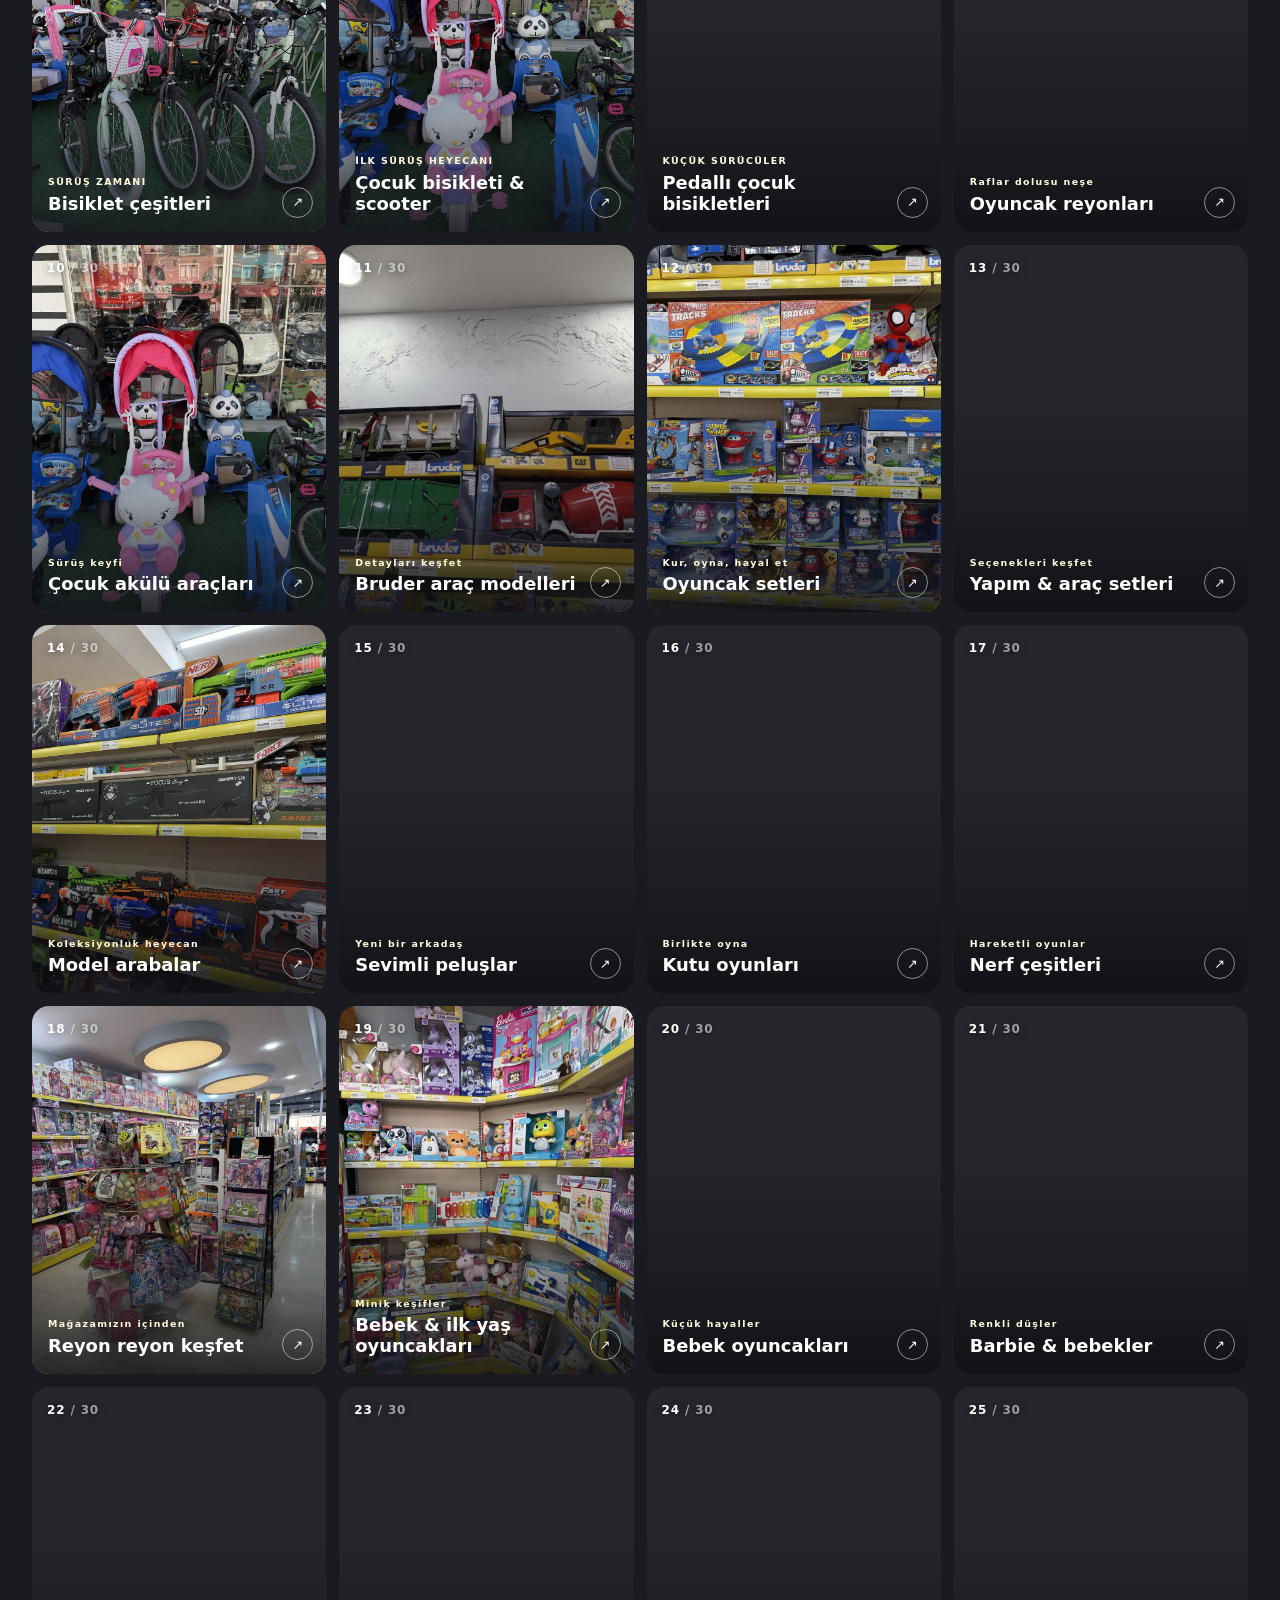
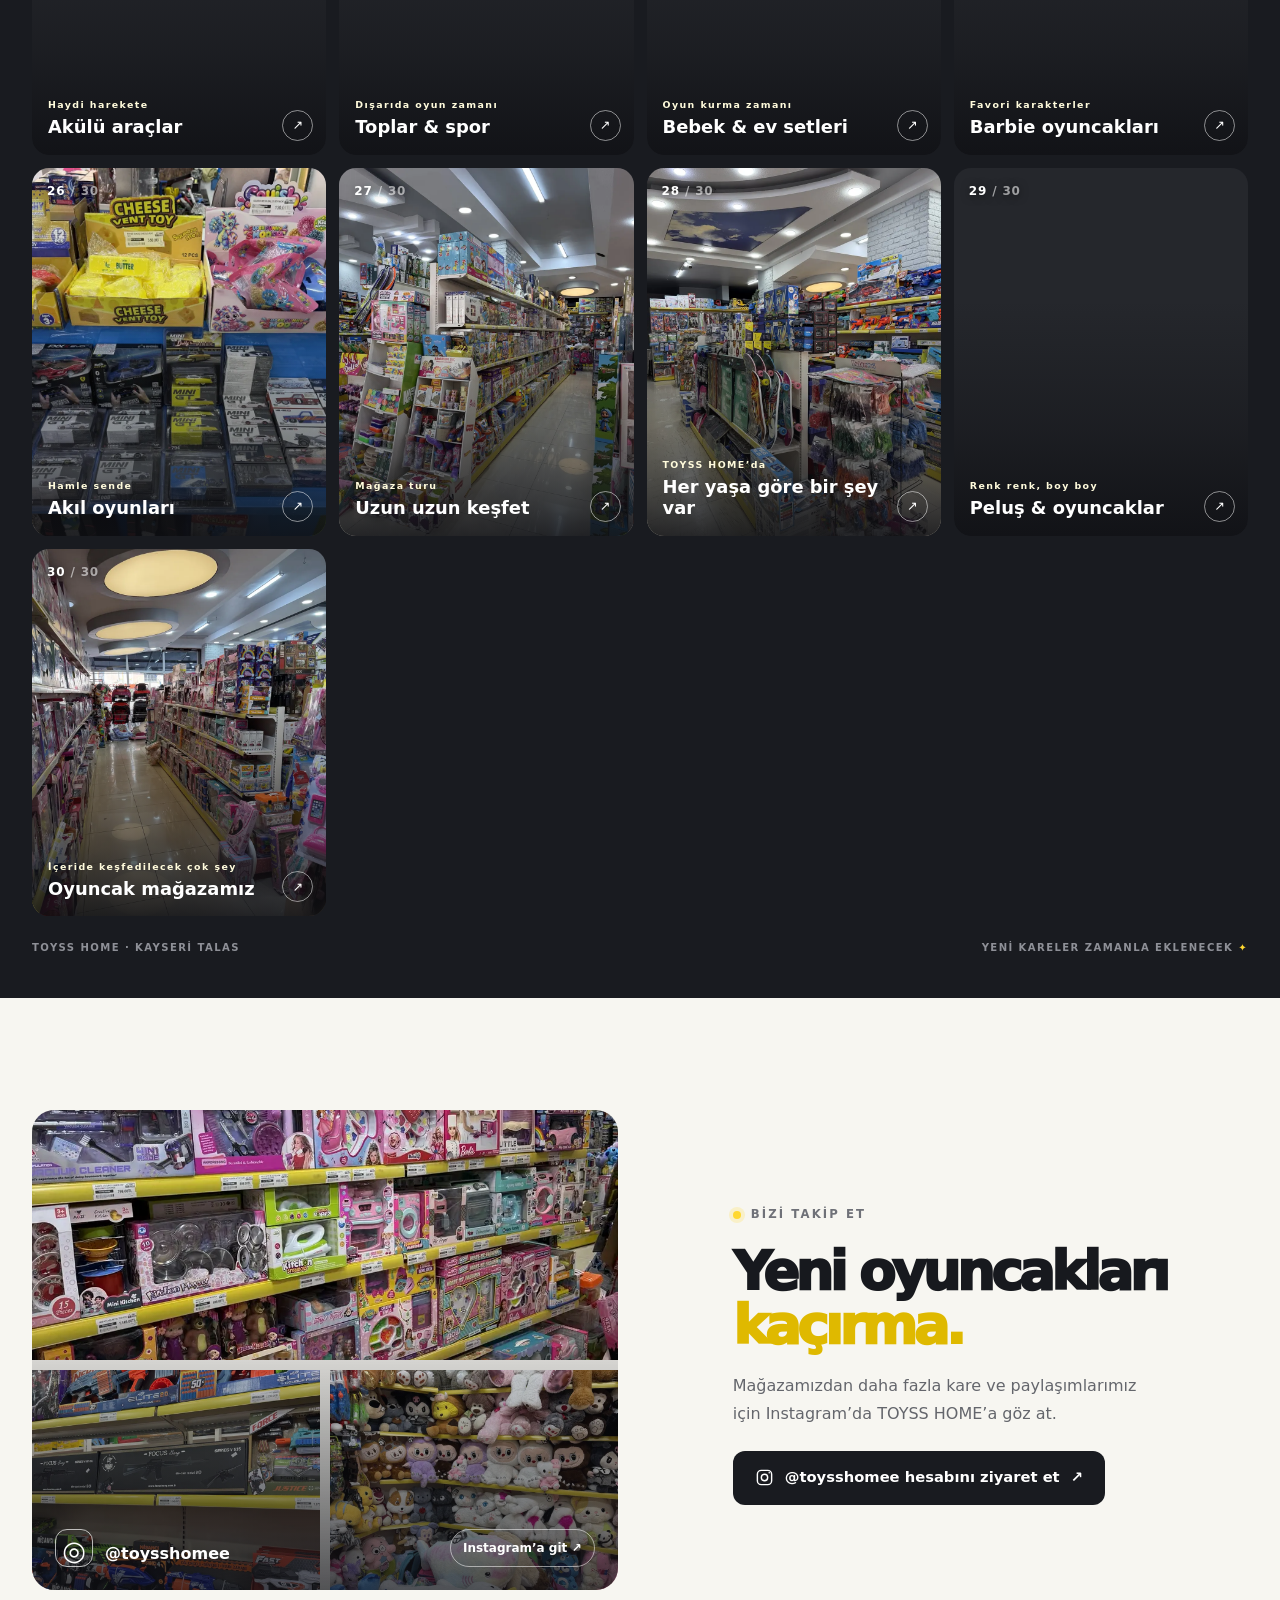
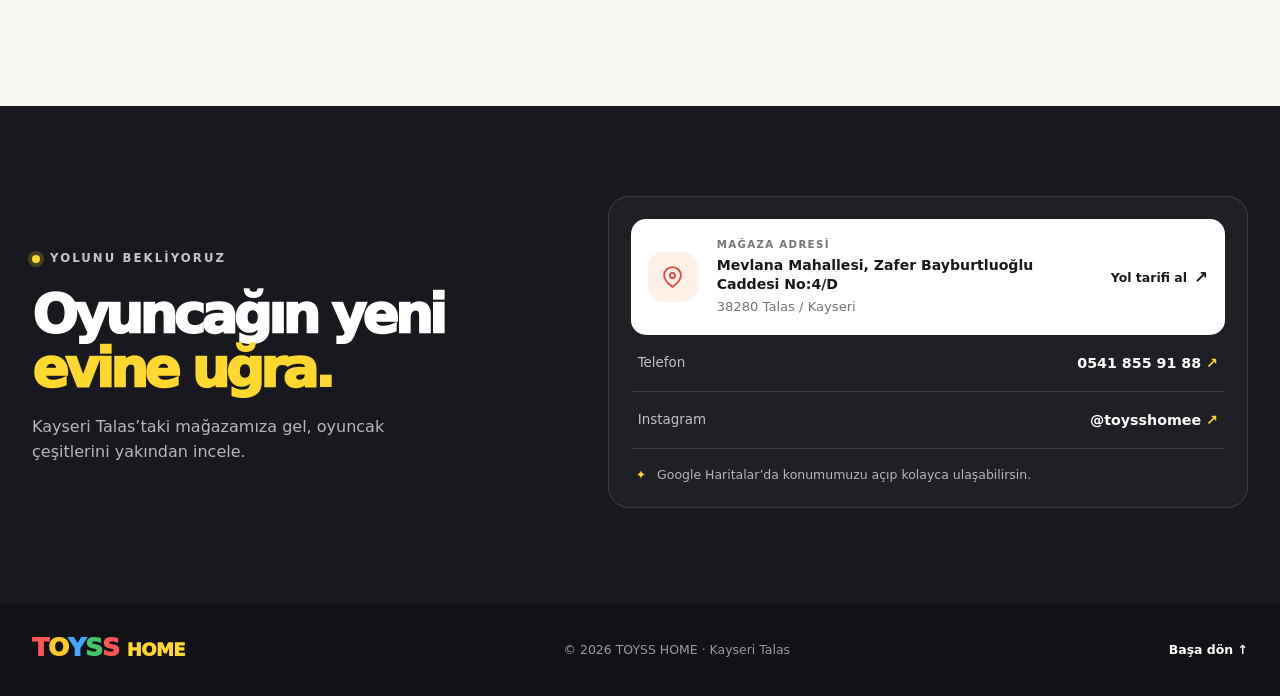
==== commit 05a94346: "Add brand logos and real bicycle photos" ====
--- a/index.html
+++ b/index.html
@@ -1,4 +1,3 @@
-visible count marker: True
 <!doctype html>
 <html lang="tr">
 <head>
@@ -29,40 +28,45 @@
 <div class="hero-content"><p class="eyebrow"><span class="eyebrow-dot"></span> KAYSERİ · TALAS</p><h1 id="hero-title">Oyuncağın<br><span>yeni evi.</span></h1><p class="hero-copy">Sevilen markalar, rengârenk reyonlar ve her yaşa uygun oyuncaklar. TOYSS HOME’da keşfedecek çok şey var.</p><div class="hero-actions"><a class="button button-yellow" href="#galeri">Mağazayı keşfet <span aria-hidden="true">↓</span></a><a class="button button-outline" href="https://share.google/SfhwSTuATRqKJumgR" target="_blank" rel="noopener noreferrer"><svg aria-hidden="true" viewBox="0 0 24 24"><path d="M20 10c0 5-8 11-8 11S4 15 4 10a8 8 0 1 1 16 0Z"/><circle cx="12" cy="10" r="2.5"/></svg>Yol tarifi al</a></div><div class="hero-note"><span aria-hidden="true">✦</span> Mevlana Mahallesi, Talas</div></div>
 <a class="hero-photo-link" href="#galeri">Mağazadan kareler <span aria-hidden="true">↘</span></a><div class="hero-bottom" aria-hidden="true"><span>OYUNCAĞIN YENİ EVİ</span><span>TOYSS HOME · KAYSERİ</span></div>
 </section>
-<section class="brand-section section-wrap" id="markalar" aria-labelledby="brand-title"><div class="section-kicker"><span>SEVİLEN MARKALAR</span><span class="section-line"></span></div><div class="brand-heading"><h2 id="brand-title">Favori reyonuna<br>tek dokunuşla git.</h2><p>Markayı seç, mağazamızdan ilgili kareleri gör.</p></div><div class="brand-filters" role="group" aria-label="Markaya göre mağaza fotoğraflarını göster">
-<button class="brand-chip pilsan" type="button" data-brand="pilsan" aria-pressed="false"><span class="brand-mark brand-word">PİLSAN</span><span class="chip-arrow" aria-hidden="true">↗</span></button><button class="brand-chip lego" type="button" data-brand="lego" aria-pressed="false"><span class="brand-mark brand-word">LEGO</span><span class="chip-arrow" aria-hidden="true">↗</span></button><button class="brand-chip barbie" type="button" data-brand="barbie" aria-pressed="false"><span class="brand-mark brand-word">Barbie</span><span class="chip-arrow" aria-hidden="true">↗</span></button><button class="brand-chip hotwheels" type="button" data-brand="hotwheels" aria-pressed="false"><span class="brand-mark brand-word">HOT WHEELS</span><span class="chip-arrow" aria-hidden="true">↗</span></button><button class="brand-chip nerf" type="button" data-brand="nerf" aria-pressed="false"><span class="brand-mark brand-word">NERF</span><span class="chip-arrow" aria-hidden="true">↗</span></button><button class="brand-chip bruder" type="button" data-brand="bruder" aria-pressed="false"><span class="brand-mark brand-word">bruder</span><span class="chip-arrow" aria-hidden="true">↗</span></button>
-</div><p class="brand-hint">Marka düğmeleri ilgili oyuncak fotoğraflarını gösterir.</p></section>
+<section class="brand-section section-wrap" id="markalar" aria-labelledby="brand-title"><div class="section-kicker"><span>SEVİLEN MARKALAR</span><span class="section-line"></span></div><div class="brand-heading"><h2 id="brand-title">Favori reyonuna<br>tek dokunuşla git.</h2><p>Markayı seç, mağazamızdan ilgili kareleri gör.</p></div><div class="brand-filters" role="group" aria-label="Markaya göre mağaza fotoğraflarını göster"><button class="brand-chip pilsan" type="button" data-brand="pilsan" aria-label="PİLSAN fotoğraflarını göster" aria-pressed="false"><span class="brand-mark"><img class="brand-logo" src="https://www.yerlituket.com/images/brand/pilsan-oyuncak.jpg" alt="PİLSAN logosu" decoding="async" referrerpolicy="no-referrer"></span><span class="brand-name">PİLSAN</span><span class="chip-arrow" aria-hidden="true">↗</span></button>
+<button class="brand-chip lego" type="button" data-brand="lego" aria-label="LEGO fotoğraflarını göster" aria-pressed="false"><span class="brand-mark"><img class="brand-logo" src="https://upload.wikimedia.org/wikipedia/commons/2/24/LEGO_logo.svg" alt="LEGO logosu" decoding="async" referrerpolicy="no-referrer"></span><span class="brand-name">LEGO</span><span class="chip-arrow" aria-hidden="true">↗</span></button>
+<button class="brand-chip barbie" type="button" data-brand="barbie" aria-label="Barbie fotoğraflarını göster" aria-pressed="false"><span class="brand-mark"><img class="brand-logo" src="https://upload.wikimedia.org/wikipedia/commons/0/0b/Barbie_Logo.svg" alt="Barbie logosu" decoding="async" referrerpolicy="no-referrer"></span><span class="brand-name">Barbie</span><span class="chip-arrow" aria-hidden="true">↗</span></button>
+<button class="brand-chip hotwheels" type="button" data-brand="hotwheels" aria-label="HOT WHEELS fotoğraflarını göster" aria-pressed="false"><span class="brand-mark"><img class="brand-logo" src="https://www.jcardiecast.com/cdn/shop/collections/Hot_Wheels_e387f174-196e-43dc-8055-68455af93e0e.png?v=1777578484" alt="HOT WHEELS logosu" decoding="async" referrerpolicy="no-referrer"></span><span class="brand-name">HOT WHEELS</span><span class="chip-arrow" aria-hidden="true">↗</span></button>
+<button class="brand-chip nerf" type="button" data-brand="nerf" aria-label="NERF fotoğraflarını göster" aria-pressed="false"><span class="brand-mark"><img class="brand-logo" src="https://upload.wikimedia.org/wikipedia/commons/1/16/Nerf_logo.svg" alt="NERF logosu" decoding="async" referrerpolicy="no-referrer"></span><span class="brand-name">NERF</span><span class="chip-arrow" aria-hidden="true">↗</span></button>
+<button class="brand-chip bruder" type="button" data-brand="bruder" aria-label="bruder fotoğraflarını göster" aria-pressed="false"><span class="brand-mark"><img class="brand-logo" src="https://www.clubjouet.com/images/websiteadmin/WebsiteAdminCategories/bruder.jpg" alt="bruder logosu" decoding="async" referrerpolicy="no-referrer"></span><span class="brand-name">bruder</span><span class="chip-arrow" aria-hidden="true">↗</span></button><p class="brand-hint">Marka düğmeleri ilgili oyuncak fotoğraflarını gösterir.</p></section>
 <section class="intro section-wrap" id="magaza"><div class="intro-copy"><p class="eyebrow eyebrow-dark"><span class="eyebrow-dot"></span> TALAS’TA YAKINDAN KEŞFET</p><h2>Oyuncak seçmek<br><span>keyifli bir keşif.</span></h2><p>Kayseri Talas’taki TOYSS HOME’da; yapı ve kutu oyunlarından peluşlara, bebek oyuncaklarından akülü araçlara kadar farklı yaşlara hitap eden seçenekleri bir arada bulabilirsin.</p><a class="text-link" href="#galeri">Mağazadan fotoğrafları gör <span aria-hidden="true">↘</span></a></div><div class="feature-stack">
 <a class="feature-card feature-large" href="#galeri"><img src="assets/toyss-home-magaza-ici-genel.webp" alt="TOYSS HOME mağazasının geniş oyuncak reyonları" width="1080" height="1440" loading="lazy" decoding="async"><span class="feature-scrim"></span><span class="feature-copy"><small>HER KÖŞEDE YENİ BİR KEŞİF</small><strong>Oyuncaklarla dolu bir dünya</strong></span><span class="feature-arrow" aria-hidden="true">↗</span></a><div class="feature-pair"><a class="feature-card" href="#galeri"><img src="assets/toyss-home-pelus-reyonu.webp" alt="Renkli peluş oyuncakların bulunduğu raf" width="1080" height="1440" loading="lazy" decoding="async"><span class="feature-scrim"></span><span class="feature-copy"><small>YUMUŞACIK DOSTLAR</small><strong>Peluşlar</strong></span></a><a class="feature-card" href="#galeri"><img src="assets/toyss-home-akulu-araclar.webp" alt="TOYSS HOME mağazasındaki çocuk akülü araçları" width="1080" height="1440" loading="lazy" decoding="async"><span class="feature-scrim"></span><span class="feature-copy"><small>HAYAL GÜCÜNE YOL AÇ</small><strong>Akülü araçlar</strong></span></a></div></div></section>
-<section class="gallery-section" id="galeri" aria-labelledby="gallery-title"><div class="gallery-heading section-wrap"><div><p class="eyebrow"><span class="eyebrow-dot"></span> MAĞAZAMIZDAN GÜNCEL KARELER</p><h2 id="gallery-title">İçeri buyur,<br><span>birlikte gezelim.</span></h2></div><p class="gallery-intro">Talas’taki oyuncak mağazamızın reyonlarına göz at. Beğendiğin ürünleri mağazada yakından incelemek için bize uğra.</p></div><div class="gallery-tools section-wrap"><div class="filters" role="group" aria-label="Fotoğraf kategorileri"><button class="filter-chip is-active" type="button" data-filter="all" aria-pressed="true">Tüm kareler</button><button class="filter-chip" type="button" data-filter="magaza" aria-pressed="false">Mağaza</button><button class="filter-chip" type="button" data-filter="akulu" aria-pressed="false">Akülü arabalar</button><button class="filter-chip" type="button" data-filter="top" aria-pressed="false">Top çeşitleri</button><button class="filter-chip" type="button" data-filter="bisiklet" aria-pressed="false">Bisiklet &amp; scooter</button><button class="filter-chip" type="button" data-filter="spor" aria-pressed="false">Spor</button><button class="filter-chip" type="button" data-filter="bebek" aria-pressed="false">Bebek ürünleri</button><button class="filter-chip" type="button" data-filter="0-3" aria-pressed="false">0–3 yaş</button><button class="filter-chip" type="button" data-filter="barbie" aria-pressed="false">Barbie</button><button class="filter-chip" type="button" data-filter="lego" aria-pressed="false">LEGO</button><button class="filter-chip" type="button" data-filter="nerf" aria-pressed="false">Nerf</button><button class="filter-chip" type="button" data-filter="bruder" aria-pressed="false">Bruder</button><button class="filter-chip" type="button" data-filter="oyun" aria-pressed="false">Kutu oyunları &amp; setler</button><button class="filter-chip" type="button" data-filter="pelus" aria-pressed="false">Peluş</button></div><p class="gallery-count" aria-live="polite"><span class="visible-count">28</span> fotoğraf</p></div><div class="gallery-grid section-wrap">
-<figure class="gallery-item gallery-lead" data-category="magaza" data-brands=""><button class="gallery-button" type="button" aria-label="Fotoğrafı büyüt: TOYSS HOME mağazamız"><img src="assets/storefront-toyss-home.webp" alt="Kayseri Talas TOYSS HOME mağazasının dış cephesi" width="1440" height="1080" sizes="(max-width: 600px) 50vw, (max-width: 1000px) 33vw, 25vw" loading="lazy" decoding="async"><span class="photo-index">01 <i>/ 28</i></span><span class="photo-caption"><small>Mağazamızdan</small><strong>TOYSS HOME mağazamız</strong></span><span class="zoom-mark" aria-hidden="true">↗</span></button></figure>
-<figure class="gallery-item" data-category="magaza" data-brands=""><button class="gallery-button" type="button" aria-label="Fotoğrafı büyüt: Oyuncaklarla dolu bir dünya"><img src="assets/toyss-home-magaza-ici-genel.webp" alt="TOYSS HOME mağazasının geniş oyuncak reyonları" width="1080" height="1440" sizes="(max-width: 600px) 50vw, (max-width: 1000px) 33vw, 25vw" loading="lazy" decoding="async"><span class="photo-index">02 <i>/ 28</i></span><span class="photo-caption"><small>Her köşede yeni bir keşif</small><strong>Oyuncaklarla dolu bir dünya</strong></span><span class="zoom-mark" aria-hidden="true">↗</span></button></figure>
-<figure class="gallery-item" data-category="arac akulu" data-brands="pilsan"><button class="gallery-button" type="button" aria-label="Fotoğrafı büyüt: Akülü araba çeşitleri"><img src="assets/toyss-home-akulu-araclar.webp" alt="Mağazada çocuklar için akülü araba çeşitleri" width="1080" height="1440" sizes="(max-width: 600px) 50vw, (max-width: 1000px) 33vw, 25vw" loading="lazy" decoding="async"><span class="photo-index">03 <i>/ 28</i></span><span class="photo-caption"><small>Küçük sürücüler</small><strong>Akülü araba çeşitleri</strong></span><span class="zoom-mark" aria-hidden="true">↗</span></button></figure>
-<figure class="gallery-item" data-category="pelus" data-brands=""><button class="gallery-button" type="button" aria-label="Fotoğrafı büyüt: Peluş oyuncaklar"><img src="assets/toyss-home-pelus-reyonu.webp" alt="TOYSS HOME mağazasında peluş oyuncak rafı" width="1080" height="1440" sizes="(max-width: 600px) 50vw, (max-width: 1000px) 33vw, 25vw" loading="lazy" decoding="async"><span class="photo-index">04 <i>/ 28</i></span><span class="photo-caption"><small>Yumuşacık dostlar</small><strong>Peluş oyuncaklar</strong></span><span class="zoom-mark" aria-hidden="true">↗</span></button></figure>
-<figure class="gallery-item" data-category="oyun" data-brands="lego"><button class="gallery-button" type="button" aria-label="Fotoğrafı büyüt: Yapım setleri"><img src="assets/toyss-home-lisansli-oyuncak-reyonu.webp" alt="Oyuncak mağazasında lisanslı oyuncak ve yapım setleri rafı" width="1080" height="1440" sizes="(max-width: 600px) 50vw, (max-width: 1000px) 33vw, 25vw" loading="lazy" decoding="async"><span class="photo-index">05 <i>/ 28</i></span><span class="photo-caption"><small>Hayal gücüne yer aç</small><strong>Yapım setleri</strong></span><span class="zoom-mark" aria-hidden="true">↗</span></button></figure>
-<figure class="gallery-item" data-category="spor bisiklet" data-brands="pilsan"><button class="gallery-button" type="button" aria-label="Fotoğrafı büyüt: Bisiklet &amp; scooter"><img src="assets/toyss-home-bisiklet-scooter.webp" alt="TOYSS HOME mağaza önündeki bisiklet ve scooter çeşitleri" width="1080" height="1440" sizes="(max-width: 600px) 50vw, (max-width: 1000px) 33vw, 25vw" loading="lazy" decoding="async"><span class="photo-index">06 <i>/ 28</i></span><span class="photo-caption"><small>Hareket zamanı</small><strong>Bisiklet &amp; scooter</strong></span><span class="zoom-mark" aria-hidden="true">↗</span></button></figure>
-<figure class="gallery-item" data-category="magaza" data-brands=""><button class="gallery-button" type="button" aria-label="Fotoğrafı büyüt: Oyuncak reyonları"><img src="assets/toyss-home-oyuncak-reyonlari.webp" alt="Talas TOYSS HOME mağazasında çeşitli oyuncak reyonları" width="1080" height="1440" sizes="(max-width: 600px) 50vw, (max-width: 1000px) 33vw, 25vw" loading="lazy" decoding="async"><span class="photo-index">07 <i>/ 28</i></span><span class="photo-caption"><small>Raflar dolusu neşe</small><strong>Oyuncak reyonları</strong></span><span class="zoom-mark" aria-hidden="true">↗</span></button></figure>
-<figure class="gallery-item" data-category="arac akulu" data-brands="pilsan"><button class="gallery-button" type="button" aria-label="Fotoğrafı büyüt: Çocuk akülü araçları"><img src="assets/toyss-home-cocuk-akulu-araclari.webp" alt="Mağaza önünde sergilenen çocuk akülü araçları" width="1080" height="1440" sizes="(max-width: 600px) 50vw, (max-width: 1000px) 33vw, 25vw" loading="lazy" decoding="async"><span class="photo-index">08 <i>/ 28</i></span><span class="photo-caption"><small>Sürüş keyfi</small><strong>Çocuk akülü araçları</strong></span><span class="zoom-mark" aria-hidden="true">↗</span></button></figure>
-<figure class="gallery-item" data-category="arac oyun" data-brands="bruder"><button class="gallery-button" type="button" aria-label="Fotoğrafı büyüt: Bruder araç modelleri"><img src="assets/toyss-home-bruder-arac-modelleri.webp" alt="TOYSS HOME rafında Bruder iş makinesi ve araç modelleri" width="1440" height="1080" sizes="(max-width: 600px) 50vw, (max-width: 1000px) 33vw, 25vw" loading="lazy" decoding="async"><span class="photo-index">09 <i>/ 28</i></span><span class="photo-caption"><small>Detayları keşfet</small><strong>Bruder araç modelleri</strong></span><span class="zoom-mark" aria-hidden="true">↗</span></button></figure>
-<figure class="gallery-item" data-category="oyun" data-brands="lego"><button class="gallery-button" type="button" aria-label="Fotoğrafı büyüt: Oyuncak setleri"><img src="assets/toyss-home-oyuncak-setleri.webp" alt="Mağazada kutulu oyuncak ve yapım setleri" width="1080" height="1440" sizes="(max-width: 600px) 50vw, (max-width: 1000px) 33vw, 25vw" loading="lazy" decoding="async"><span class="photo-index">10 <i>/ 28</i></span><span class="photo-caption"><small>Kur, oyna, hayal et</small><strong>Oyuncak setleri</strong></span><span class="zoom-mark" aria-hidden="true">↗</span></button></figure>
-<figure class="gallery-item" data-category="oyun arac" data-brands="lego hotwheels"><button class="gallery-button" type="button" aria-label="Fotoğrafı büyüt: Yapım &amp; araç setleri"><img src="assets/toyss-home-arac-ve-yapim-setleri.webp" alt="Oyuncak rafında araç modelleri ve yapım setleri" width="1080" height="1440" sizes="(max-width: 600px) 50vw, (max-width: 1000px) 33vw, 25vw" loading="lazy" decoding="async"><span class="photo-index">11 <i>/ 28</i></span><span class="photo-caption"><small>Seçenekleri keşfet</small><strong>Yapım &amp; araç setleri</strong></span><span class="zoom-mark" aria-hidden="true">↗</span></button></figure>
-<figure class="gallery-item" data-category="arac" data-brands="hotwheels"><button class="gallery-button" type="button" aria-label="Fotoğrafı büyüt: Model arabalar"><img src="assets/toyss-home-model-arabalar.webp" alt="TOYSS HOME raflarında model araba çeşitleri" width="1080" height="1440" sizes="(max-width: 600px) 50vw, (max-width: 1000px) 33vw, 25vw" loading="lazy" decoding="async"><span class="photo-index">12 <i>/ 28</i></span><span class="photo-caption"><small>Koleksiyonluk heyecan</small><strong>Model arabalar</strong></span><span class="zoom-mark" aria-hidden="true">↗</span></button></figure>
-<figure class="gallery-item" data-category="pelus" data-brands=""><button class="gallery-button" type="button" aria-label="Fotoğrafı büyüt: Sevimli peluşlar"><img src="assets/toyss-home-pelus-oyuncaklar.webp" alt="Farklı renk ve boylarda peluş oyuncaklar" width="1440" height="1080" sizes="(max-width: 600px) 50vw, (max-width: 1000px) 33vw, 25vw" loading="lazy" decoding="async"><span class="photo-index">13 <i>/ 28</i></span><span class="photo-caption"><small>Yeni bir arkadaş</small><strong>Sevimli peluşlar</strong></span><span class="zoom-mark" aria-hidden="true">↗</span></button></figure>
-<figure class="gallery-item" data-category="oyun" data-brands=""><button class="gallery-button" type="button" aria-label="Fotoğrafı büyüt: Kutu oyunları"><img src="assets/toyss-home-egitici-kutu-oyunlari.webp" alt="TOYSS HOME mağazasında kutu ve eğitici oyunlar" width="1080" height="1440" sizes="(max-width: 600px) 50vw, (max-width: 1000px) 33vw, 25vw" loading="lazy" decoding="async"><span class="photo-index">14 <i>/ 28</i></span><span class="photo-caption"><small>Birlikte oyna</small><strong>Kutu oyunları</strong></span><span class="zoom-mark" aria-hidden="true">↗</span></button></figure>
-<figure class="gallery-item" data-category="oyun" data-brands="nerf"><button class="gallery-button" type="button" aria-label="Fotoğrafı büyüt: Nerf çeşitleri"><img src="assets/toyss-home-nerf-oyuncaklari.webp" alt="TOYSS HOME raflarında Nerf oyuncak ve aksesuar çeşitleri" width="1280" height="960" sizes="(max-width: 600px) 50vw, (max-width: 1000px) 33vw, 25vw" loading="lazy" decoding="async"><span class="photo-index">15 <i>/ 28</i></span><span class="photo-caption"><small>Hareketli oyunlar</small><strong>Nerf çeşitleri</strong></span><span class="zoom-mark" aria-hidden="true">↗</span></button></figure>
-<figure class="gallery-item" data-category="magaza" data-brands=""><button class="gallery-button" type="button" aria-label="Fotoğrafı büyüt: Reyon reyon keşfet"><img src="assets/toyss-home-genis-magaza-reyonu.webp" alt="Kayseri Talas TOYSS HOME mağazasının geniş iç reyonu" width="1080" height="1440" sizes="(max-width: 600px) 50vw, (max-width: 1000px) 33vw, 25vw" loading="lazy" decoding="async"><span class="photo-index">16 <i>/ 28</i></span><span class="photo-caption"><small>Mağazamızın içinden</small><strong>Reyon reyon keşfet</strong></span><span class="zoom-mark" aria-hidden="true">↗</span></button></figure>
-<figure class="gallery-item" data-category="bebek 0-3" data-brands=""><button class="gallery-button" type="button" aria-label="Fotoğrafı büyüt: Bebek &amp; ilk yaş oyuncakları"><img src="assets/toyss-home-bebek-ilk-yas.webp" alt="TOYSS HOME mağazasında bebek ve ilk yaş oyuncakları" width="960" height="1280" sizes="(max-width: 600px) 50vw, (max-width: 1000px) 33vw, 25vw" loading="lazy" decoding="async"><span class="photo-index">17 <i>/ 28</i></span><span class="photo-caption"><small>Minik keşifler</small><strong>Bebek &amp; ilk yaş oyuncakları</strong></span><span class="zoom-mark" aria-hidden="true">↗</span></button></figure>
-<figure class="gallery-item" data-category="bebek" data-brands="barbie"><button class="gallery-button" type="button" aria-label="Fotoğrafı büyüt: Bebek oyuncakları"><img src="assets/toyss-home-bebek-oyuncaklari.webp" alt="Mağazada bebek oyuncakları ve pembe scooter" width="1080" height="1440" sizes="(max-width: 600px) 50vw, (max-width: 1000px) 33vw, 25vw" loading="lazy" decoding="async"><span class="photo-index">18 <i>/ 28</i></span><span class="photo-caption"><small>Küçük hayaller</small><strong>Bebek oyuncakları</strong></span><span class="zoom-mark" aria-hidden="true">↗</span></button></figure>
-<figure class="gallery-item" data-category="bebek" data-brands="barbie"><button class="gallery-button" type="button" aria-label="Fotoğrafı büyüt: Barbie &amp; bebekler"><img src="assets/toyss-home-bebek-ve-barbie.webp" alt="TOYSS HOME mağazasında Barbie ve bebek oyuncakları" width="1080" height="1440" sizes="(max-width: 600px) 50vw, (max-width: 1000px) 33vw, 25vw" loading="lazy" decoding="async"><span class="photo-index">19 <i>/ 28</i></span><span class="photo-caption"><small>Renkli düşler</small><strong>Barbie &amp; bebekler</strong></span><span class="zoom-mark" aria-hidden="true">↗</span></button></figure>
-<figure class="gallery-item" data-category="arac akulu" data-brands="pilsan"><button class="gallery-button" type="button" aria-label="Fotoğrafı büyüt: Akülü araçlar"><img src="assets/toyss-home-akulu-arac-reyonu.webp" alt="Mağaza içinde sergilenen çocuk akülü araçları" width="1080" height="1440" sizes="(max-width: 600px) 50vw, (max-width: 1000px) 33vw, 25vw" loading="lazy" decoding="async"><span class="photo-index">20 <i>/ 28</i></span><span class="photo-caption"><small>Haydi harekete</small><strong>Akülü araçlar</strong></span><span class="zoom-mark" aria-hidden="true">↗</span></button></figure>
-<figure class="gallery-item" data-category="spor top" data-brands=""><button class="gallery-button" type="button" aria-label="Fotoğrafı büyüt: Toplar &amp; spor"><img src="assets/toyss-home-top-ve-spor-oyuncaklari.webp" alt="TOYSS HOME rafında futbol ve basketbol topları" width="1080" height="1440" sizes="(max-width: 600px) 50vw, (max-width: 1000px) 33vw, 25vw" loading="lazy" decoding="async"><span class="photo-index">21 <i>/ 28</i></span><span class="photo-caption"><small>Dışarıda oyun zamanı</small><strong>Toplar &amp; spor</strong></span><span class="zoom-mark" aria-hidden="true">↗</span></button></figure>
-<figure class="gallery-item" data-category="bebek" data-brands="barbie"><button class="gallery-button" type="button" aria-label="Fotoğrafı büyüt: Bebek &amp; ev setleri"><img src="assets/toyss-home-oyuncak-bebek-setleri.webp" alt="TOYSS HOME mağazasında ev ve bebek temalı oyuncak setleri" width="1080" height="1440" sizes="(max-width: 600px) 50vw, (max-width: 1000px) 33vw, 25vw" loading="lazy" decoding="async"><span class="photo-index">22 <i>/ 28</i></span><span class="photo-caption"><small>Oyun kurma zamanı</small><strong>Bebek &amp; ev setleri</strong></span><span class="zoom-mark" aria-hidden="true">↗</span></button></figure>
-<figure class="gallery-item" data-category="bebek" data-brands="barbie"><button class="gallery-button" type="button" aria-label="Fotoğrafı büyüt: Barbie oyuncakları"><img src="assets/toyss-home-barbie-oyuncak-reyonu.webp" alt="TOYSS HOME mağazasında Barbie bebekleri ve oyun setleri" width="960" height="1280" sizes="(max-width: 600px) 50vw, (max-width: 1000px) 33vw, 25vw" loading="lazy" decoding="async"><span class="photo-index">23 <i>/ 28</i></span><span class="photo-caption"><small>Favori karakterler</small><strong>Barbie oyuncakları</strong></span><span class="zoom-mark" aria-hidden="true">↗</span></button></figure>
-<figure class="gallery-item" data-category="oyun" data-brands=""><button class="gallery-button" type="button" aria-label="Fotoğrafı büyüt: Akıl oyunları"><img src="assets/toyss-home-akil-oyunlari.webp" alt="TOYSS HOME mağazasında satranç ve akıl oyunu kutuları" width="1440" height="1080" sizes="(max-width: 600px) 50vw, (max-width: 1000px) 33vw, 25vw" loading="lazy" decoding="async"><span class="photo-index">24 <i>/ 28</i></span><span class="photo-caption"><small>Hamle sende</small><strong>Akıl oyunları</strong></span><span class="zoom-mark" aria-hidden="true">↗</span></button></figure>
-<figure class="gallery-item" data-category="magaza" data-brands=""><button class="gallery-button" type="button" aria-label="Fotoğrafı büyüt: Uzun uzun keşfet"><img src="assets/toyss-home-magaza-ici-reyonlar.webp" alt="TOYSS HOME mağazasındaki uzun oyuncak reyonları" width="1080" height="1440" sizes="(max-width: 600px) 50vw, (max-width: 1000px) 33vw, 25vw" loading="lazy" decoding="async"><span class="photo-index">25 <i>/ 28</i></span><span class="photo-caption"><small>Mağaza turu</small><strong>Uzun uzun keşfet</strong></span><span class="zoom-mark" aria-hidden="true">↗</span></button></figure>
-<figure class="gallery-item" data-category="magaza" data-brands=""><button class="gallery-button" type="button" aria-label="Fotoğrafı büyüt: Her yaşa göre bir şey var"><img src="assets/toyss-home-magaza-kesif.webp" alt="Talas TOYSS HOME oyuncak mağazasının iç mekânı" width="1080" height="1440" sizes="(max-width: 600px) 50vw, (max-width: 1000px) 33vw, 25vw" loading="lazy" decoding="async"><span class="photo-index">26 <i>/ 28</i></span><span class="photo-caption"><small>TOYSS HOME’da</small><strong>Her yaşa göre bir şey var</strong></span><span class="zoom-mark" aria-hidden="true">↗</span></button></figure>
-<figure class="gallery-item" data-category="pelus" data-brands=""><button class="gallery-button" type="button" aria-label="Fotoğrafı büyüt: Peluş &amp; oyuncaklar"><img src="assets/toyss-home-pelus-ve-oyuncak-reyonu.webp" alt="Mağazada peluşlar ve kutulu oyuncakların bulunduğu reyon" width="1080" height="1440" sizes="(max-width: 600px) 50vw, (max-width: 1000px) 33vw, 25vw" loading="lazy" decoding="async"><span class="photo-index">27 <i>/ 28</i></span><span class="photo-caption"><small>Renk renk, boy boy</small><strong>Peluş &amp; oyuncaklar</strong></span><span class="zoom-mark" aria-hidden="true">↗</span></button></figure>
-<figure class="gallery-item" data-category="magaza" data-brands=""><button class="gallery-button" type="button" aria-label="Fotoğrafı büyüt: Oyuncak mağazamız"><img src="assets/toyss-home-oyuncak-magazasi.webp" alt="Kayseri Talas TOYSS HOME mağazası içinden geniş görünüm" width="1080" height="1440" sizes="(max-width: 600px) 50vw, (max-width: 1000px) 33vw, 25vw" loading="lazy" decoding="async"><span class="photo-index">28 <i>/ 28</i></span><span class="photo-caption"><small>İçeride keşfedilecek çok şey</small><strong>Oyuncak mağazamız</strong></span><span class="zoom-mark" aria-hidden="true">↗</span></button></figure>
+<section class="gallery-section" id="galeri" aria-labelledby="gallery-title"><div class="gallery-heading section-wrap"><div><p class="eyebrow"><span class="eyebrow-dot"></span> MAĞAZAMIZDAN GÜNCEL KARELER</p><h2 id="gallery-title">İçeri buyur,<br><span>birlikte gezelim.</span></h2></div><p class="gallery-intro">Talas’taki oyuncak mağazamızın reyonlarına göz at. Beğendiğin ürünleri mağazada yakından incelemek için bize uğra.</p></div><div class="gallery-tools section-wrap"><div class="filters" role="group" aria-label="Fotoğraf kategorileri"><button class="filter-chip is-active" type="button" data-filter="all" aria-pressed="true">Tüm kareler</button><button class="filter-chip" type="button" data-filter="magaza" aria-pressed="false">Mağaza</button><button class="filter-chip" type="button" data-filter="akulu" aria-pressed="false">Akülü arabalar</button><button class="filter-chip" type="button" data-filter="top" aria-pressed="false">Top çeşitleri</button><button class="filter-chip" type="button" data-filter="bisiklet" aria-pressed="false">Bisiklet &amp; scooter</button><button class="filter-chip" type="button" data-filter="spor" aria-pressed="false">Spor</button><button class="filter-chip" type="button" data-filter="bebek" aria-pressed="false">Bebek ürünleri</button><button class="filter-chip" type="button" data-filter="0-3" aria-pressed="false">0–3 yaş</button><button class="filter-chip" type="button" data-filter="barbie" aria-pressed="false">Barbie</button><button class="filter-chip" type="button" data-filter="lego" aria-pressed="false">LEGO</button><button class="filter-chip" type="button" data-filter="nerf" aria-pressed="false">Nerf</button><button class="filter-chip" type="button" data-filter="bruder" aria-pressed="false">Bruder</button><button class="filter-chip" type="button" data-filter="oyun" aria-pressed="false">Kutu oyunları &amp; setler</button><button class="filter-chip" type="button" data-filter="pelus" aria-pressed="false">Peluş</button></div><p class="gallery-count" aria-live="polite"><span class="visible-count">30</span> fotoğraf</p></div><div class="gallery-grid section-wrap">
+<figure class="gallery-item gallery-lead" data-category="magaza" data-brands=""><button class="gallery-button" type="button" aria-label="Fotoğrafı büyüt: TOYSS HOME mağazamız"><img src="assets/storefront-toyss-home.webp" alt="Kayseri Talas TOYSS HOME mağazasının dış cephesi" width="1440" height="1080" sizes="(max-width: 600px) 50vw, (max-width: 1000px) 33vw, 25vw" loading="lazy" decoding="async"><span class="photo-index">01 <i>/ 30</i></span><span class="photo-caption"><small>Mağazamızdan</small><strong>TOYSS HOME mağazamız</strong></span><span class="zoom-mark" aria-hidden="true">↗</span></button></figure>
+<figure class="gallery-item" data-category="magaza" data-brands=""><button class="gallery-button" type="button" aria-label="Fotoğrafı büyüt: Oyuncaklarla dolu bir dünya"><img src="assets/toyss-home-magaza-ici-genel.webp" alt="TOYSS HOME mağazasının geniş oyuncak reyonları" width="1080" height="1440" sizes="(max-width: 600px) 50vw, (max-width: 1000px) 33vw, 25vw" loading="lazy" decoding="async"><span class="photo-index">02 <i>/ 30</i></span><span class="photo-caption"><small>Her köşede yeni bir keşif</small><strong>Oyuncaklarla dolu bir dünya</strong></span><span class="zoom-mark" aria-hidden="true">↗</span></button></figure>
+<figure class="gallery-item" data-category="arac akulu" data-brands="pilsan"><button class="gallery-button" type="button" aria-label="Fotoğrafı büyüt: Akülü araba çeşitleri"><img src="assets/toyss-home-akulu-araclar.webp" alt="Mağazada çocuklar için akülü araba çeşitleri" width="1080" height="1440" sizes="(max-width: 600px) 50vw, (max-width: 1000px) 33vw, 25vw" loading="lazy" decoding="async"><span class="photo-index">03 <i>/ 30</i></span><span class="photo-caption"><small>Küçük sürücüler</small><strong>Akülü araba çeşitleri</strong></span><span class="zoom-mark" aria-hidden="true">↗</span></button></figure>
+<figure class="gallery-item" data-category="pelus" data-brands=""><button class="gallery-button" type="button" aria-label="Fotoğrafı büyüt: Peluş oyuncaklar"><img src="assets/toyss-home-pelus-reyonu.webp" alt="TOYSS HOME mağazasında peluş oyuncak rafı" width="1080" height="1440" sizes="(max-width: 600px) 50vw, (max-width: 1000px) 33vw, 25vw" loading="lazy" decoding="async"><span class="photo-index">04 <i>/ 30</i></span><span class="photo-caption"><small>Yumuşacık dostlar</small><strong>Peluş oyuncaklar</strong></span><span class="zoom-mark" aria-hidden="true">↗</span></button></figure>
+<figure class="gallery-item" data-category="oyun" data-brands="lego"><button class="gallery-button" type="button" aria-label="Fotoğrafı büyüt: Yapım setleri"><img src="assets/toyss-home-lisansli-oyuncak-reyonu.webp" alt="Oyuncak mağazasında lisanslı oyuncak ve yapım setleri rafı" width="1080" height="1440" sizes="(max-width: 600px) 50vw, (max-width: 1000px) 33vw, 25vw" loading="lazy" decoding="async"><span class="photo-index">05 <i>/ 30</i></span><span class="photo-caption"><small>Hayal gücüne yer aç</small><strong>Yapım setleri</strong></span><span class="zoom-mark" aria-hidden="true">↗</span></button></figure>
+<figure class="gallery-item" data-category="spor bisiklet" data-brands=""><button class="gallery-button" type="button" aria-label="Fotoğrafı büyüt: Bisiklet çeşitleri"><img src="assets/toyss-home-bisiklet-scooter.webp" alt="TOYSS HOME mağaza önünde sergilenen çocuk ve yetişkin bisikleti çeşitleri" width="1152" height="1536" sizes="(max-width: 600px) 50vw, (max-width: 1000px) 33vw, 25vw" loading="lazy" decoding="async"><span class="photo-index">06 <i>/ 30</i></span><span class="photo-caption"><small>SÜRÜŞ ZAMANI</small><strong>Bisiklet çeşitleri</strong></span><span class="zoom-mark" aria-hidden="true">↗</span></button></figure>
+<figure class="gallery-item" data-category="spor bisiklet" data-brands=""><button class="gallery-button" type="button" aria-label="Fotoğrafı büyüt: Çocuk bisikleti ve scooter"><img src="assets/toyss-home-cocuk-bisiklet-scooter.webp" alt="TOYSS HOME mağaza girişinde çocuklar için üç tekerlekli bisiklet ve scooter çeşitleri" width="1152" height="1536" sizes="(max-width: 600px) 50vw, (max-width: 1000px) 33vw, 25vw" loading="lazy" decoding="async"><span class="photo-index">07 <i>/ 30</i></span><span class="photo-caption"><small>İLK SÜRÜŞ HEYECANI</small><strong>Çocuk bisikleti &amp; scooter</strong></span><span class="zoom-mark" aria-hidden="true">↗</span></button></figure>
+<figure class="gallery-item" data-category="spor bisiklet" data-brands=""><button class="gallery-button" type="button" aria-label="Fotoğrafı büyüt: Pedallı çocuk bisikletleri"><img src="assets/toyss-home-trisikletler.webp" alt="TOYSS HOME mağaza girişinde çocuklar için pedallı üç tekerlekli bisikletler" width="1152" height="1536" sizes="(max-width: 600px) 50vw, (max-width: 1000px) 33vw, 25vw" loading="lazy" decoding="async"><span class="photo-index">08 <i>/ 30</i></span><span class="photo-caption"><small>KÜÇÜK SÜRÜCÜLER</small><strong>Pedallı çocuk bisikletleri</strong></span><span class="zoom-mark" aria-hidden="true">↗</span></button></figure>
+<figure class="gallery-item" data-category="magaza" data-brands=""><button class="gallery-button" type="button" aria-label="Fotoğrafı büyüt: Oyuncak reyonları"><img src="assets/toyss-home-oyuncak-reyonlari.webp" alt="Talas TOYSS HOME mağazasında çeşitli oyuncak reyonları" width="1080" height="1440" sizes="(max-width: 600px) 50vw, (max-width: 1000px) 33vw, 25vw" loading="lazy" decoding="async"><span class="photo-index">09 <i>/ 30</i></span><span class="photo-caption"><small>Raflar dolusu neşe</small><strong>Oyuncak reyonları</strong></span><span class="zoom-mark" aria-hidden="true">↗</span></button></figure>
+<figure class="gallery-item" data-category="arac akulu" data-brands="pilsan"><button class="gallery-button" type="button" aria-label="Fotoğrafı büyüt: Çocuk akülü araçları"><img src="assets/toyss-home-cocuk-akulu-araclari.webp" alt="Mağaza önünde sergilenen çocuk akülü araçları" width="1080" height="1440" sizes="(max-width: 600px) 50vw, (max-width: 1000px) 33vw, 25vw" loading="lazy" decoding="async"><span class="photo-index">10 <i>/ 30</i></span><span class="photo-caption"><small>Sürüş keyfi</small><strong>Çocuk akülü araçları</strong></span><span class="zoom-mark" aria-hidden="true">↗</span></button></figure>
+<figure class="gallery-item" data-category="arac oyun" data-brands="bruder"><button class="gallery-button" type="button" aria-label="Fotoğrafı büyüt: Bruder araç modelleri"><img src="assets/toyss-home-bruder-arac-modelleri.webp" alt="TOYSS HOME rafında Bruder iş makinesi ve araç modelleri" width="1440" height="1080" sizes="(max-width: 600px) 50vw, (max-width: 1000px) 33vw, 25vw" loading="lazy" decoding="async"><span class="photo-index">11 <i>/ 30</i></span><span class="photo-caption"><small>Detayları keşfet</small><strong>Bruder araç modelleri</strong></span><span class="zoom-mark" aria-hidden="true">↗</span></button></figure>
+<figure class="gallery-item" data-category="oyun" data-brands="lego"><button class="gallery-button" type="button" aria-label="Fotoğrafı büyüt: Oyuncak setleri"><img src="assets/toyss-home-oyuncak-setleri.webp" alt="Mağazada kutulu oyuncak ve yapım setleri" width="1080" height="1440" sizes="(max-width: 600px) 50vw, (max-width: 1000px) 33vw, 25vw" loading="lazy" decoding="async"><span class="photo-index">12 <i>/ 30</i></span><span class="photo-caption"><small>Kur, oyna, hayal et</small><strong>Oyuncak setleri</strong></span><span class="zoom-mark" aria-hidden="true">↗</span></button></figure>
+<figure class="gallery-item" data-category="oyun arac" data-brands="lego hotwheels"><button class="gallery-button" type="button" aria-label="Fotoğrafı büyüt: Yapım &amp; araç setleri"><img src="assets/toyss-home-arac-ve-yapim-setleri.webp" alt="Oyuncak rafında araç modelleri ve yapım setleri" width="1080" height="1440" sizes="(max-width: 600px) 50vw, (max-width: 1000px) 33vw, 25vw" loading="lazy" decoding="async"><span class="photo-index">13 <i>/ 30</i></span><span class="photo-caption"><small>Seçenekleri keşfet</small><strong>Yapım &amp; araç setleri</strong></span><span class="zoom-mark" aria-hidden="true">↗</span></button></figure>
+<figure class="gallery-item" data-category="arac" data-brands="hotwheels"><button class="gallery-button" type="button" aria-label="Fotoğrafı büyüt: Model arabalar"><img src="assets/toyss-home-model-arabalar.webp" alt="TOYSS HOME raflarında model araba çeşitleri" width="1080" height="1440" sizes="(max-width: 600px) 50vw, (max-width: 1000px) 33vw, 25vw" loading="lazy" decoding="async"><span class="photo-index">14 <i>/ 30</i></span><span class="photo-caption"><small>Koleksiyonluk heyecan</small><strong>Model arabalar</strong></span><span class="zoom-mark" aria-hidden="true">↗</span></button></figure>
+<figure class="gallery-item" data-category="pelus" data-brands=""><button class="gallery-button" type="button" aria-label="Fotoğrafı büyüt: Sevimli peluşlar"><img src="assets/toyss-home-pelus-oyuncaklar.webp" alt="Farklı renk ve boylarda peluş oyuncaklar" width="1440" height="1080" sizes="(max-width: 600px) 50vw, (max-width: 1000px) 33vw, 25vw" loading="lazy" decoding="async"><span class="photo-index">15 <i>/ 30</i></span><span class="photo-caption"><small>Yeni bir arkadaş</small><strong>Sevimli peluşlar</strong></span><span class="zoom-mark" aria-hidden="true">↗</span></button></figure>
+<figure class="gallery-item" data-category="oyun" data-brands=""><button class="gallery-button" type="button" aria-label="Fotoğrafı büyüt: Kutu oyunları"><img src="assets/toyss-home-egitici-kutu-oyunlari.webp" alt="TOYSS HOME mağazasında kutu ve eğitici oyunlar" width="1080" height="1440" sizes="(max-width: 600px) 50vw, (max-width: 1000px) 33vw, 25vw" loading="lazy" decoding="async"><span class="photo-index">16 <i>/ 30</i></span><span class="photo-caption"><small>Birlikte oyna</small><strong>Kutu oyunları</strong></span><span class="zoom-mark" aria-hidden="true">↗</span></button></figure>
+<figure class="gallery-item" data-category="oyun" data-brands="nerf"><button class="gallery-button" type="button" aria-label="Fotoğrafı büyüt: Nerf çeşitleri"><img src="assets/toyss-home-nerf-oyuncaklari.webp" alt="TOYSS HOME raflarında Nerf oyuncak ve aksesuar çeşitleri" width="1280" height="960" sizes="(max-width: 600px) 50vw, (max-width: 1000px) 33vw, 25vw" loading="lazy" decoding="async"><span class="photo-index">17 <i>/ 30</i></span><span class="photo-caption"><small>Hareketli oyunlar</small><strong>Nerf çeşitleri</strong></span><span class="zoom-mark" aria-hidden="true">↗</span></button></figure>
+<figure class="gallery-item" data-category="magaza" data-brands=""><button class="gallery-button" type="button" aria-label="Fotoğrafı büyüt: Reyon reyon keşfet"><img src="assets/toyss-home-genis-magaza-reyonu.webp" alt="Kayseri Talas TOYSS HOME mağazasının geniş iç reyonu" width="1080" height="1440" sizes="(max-width: 600px) 50vw, (max-width: 1000px) 33vw, 25vw" loading="lazy" decoding="async"><span class="photo-index">18 <i>/ 30</i></span><span class="photo-caption"><small>Mağazamızın içinden</small><strong>Reyon reyon keşfet</strong></span><span class="zoom-mark" aria-hidden="true">↗</span></button></figure>
+<figure class="gallery-item" data-category="bebek 0-3" data-brands=""><button class="gallery-button" type="button" aria-label="Fotoğrafı büyüt: Bebek &amp; ilk yaş oyuncakları"><img src="assets/toyss-home-bebek-ilk-yas.webp" alt="TOYSS HOME mağazasında bebek ve ilk yaş oyuncakları" width="960" height="1280" sizes="(max-width: 600px) 50vw, (max-width: 1000px) 33vw, 25vw" loading="lazy" decoding="async"><span class="photo-index">19 <i>/ 30</i></span><span class="photo-caption"><small>Minik keşifler</small><strong>Bebek &amp; ilk yaş oyuncakları</strong></span><span class="zoom-mark" aria-hidden="true">↗</span></button></figure>
+<figure class="gallery-item" data-category="bebek" data-brands="barbie"><button class="gallery-button" type="button" aria-label="Fotoğrafı büyüt: Bebek oyuncakları"><img src="assets/toyss-home-bebek-oyuncaklari.webp" alt="Mağazada bebek oyuncakları ve pembe scooter" width="1080" height="1440" sizes="(max-width: 600px) 50vw, (max-width: 1000px) 33vw, 25vw" loading="lazy" decoding="async"><span class="photo-index">20 <i>/ 30</i></span><span class="photo-caption"><small>Küçük hayaller</small><strong>Bebek oyuncakları</strong></span><span class="zoom-mark" aria-hidden="true">↗</span></button></figure>
+<figure class="gallery-item" data-category="bebek" data-brands="barbie"><button class="gallery-button" type="button" aria-label="Fotoğrafı büyüt: Barbie &amp; bebekler"><img src="assets/toyss-home-bebek-ve-barbie.webp" alt="TOYSS HOME mağazasında Barbie ve bebek oyuncakları" width="1080" height="1440" sizes="(max-width: 600px) 50vw, (max-width: 1000px) 33vw, 25vw" loading="lazy" decoding="async"><span class="photo-index">21 <i>/ 30</i></span><span class="photo-caption"><small>Renkli düşler</small><strong>Barbie &amp; bebekler</strong></span><span class="zoom-mark" aria-hidden="true">↗</span></button></figure>
+<figure class="gallery-item" data-category="arac akulu" data-brands="pilsan"><button class="gallery-button" type="button" aria-label="Fotoğrafı büyüt: Akülü araçlar"><img src="assets/toyss-home-akulu-arac-reyonu.webp" alt="Mağaza içinde sergilenen çocuk akülü araçları" width="1080" height="1440" sizes="(max-width: 600px) 50vw, (max-width: 1000px) 33vw, 25vw" loading="lazy" decoding="async"><span class="photo-index">22 <i>/ 30</i></span><span class="photo-caption"><small>Haydi harekete</small><strong>Akülü araçlar</strong></span><span class="zoom-mark" aria-hidden="true">↗</span></button></figure>
+<figure class="gallery-item" data-category="spor top" data-brands=""><button class="gallery-button" type="button" aria-label="Fotoğrafı büyüt: Toplar &amp; spor"><img src="assets/toyss-home-top-ve-spor-oyuncaklari.webp" alt="TOYSS HOME rafında futbol ve basketbol topları" width="1080" height="1440" sizes="(max-width: 600px) 50vw, (max-width: 1000px) 33vw, 25vw" loading="lazy" decoding="async"><span class="photo-index">23 <i>/ 30</i></span><span class="photo-caption"><small>Dışarıda oyun zamanı</small><strong>Toplar &amp; spor</strong></span><span class="zoom-mark" aria-hidden="true">↗</span></button></figure>
+<figure class="gallery-item" data-category="bebek" data-brands="barbie"><button class="gallery-button" type="button" aria-label="Fotoğrafı büyüt: Bebek &amp; ev setleri"><img src="assets/toyss-home-oyuncak-bebek-setleri.webp" alt="TOYSS HOME mağazasında ev ve bebek temalı oyuncak setleri" width="1080" height="1440" sizes="(max-width: 600px) 50vw, (max-width: 1000px) 33vw, 25vw" loading="lazy" decoding="async"><span class="photo-index">24 <i>/ 30</i></span><span class="photo-caption"><small>Oyun kurma zamanı</small><strong>Bebek &amp; ev setleri</strong></span><span class="zoom-mark" aria-hidden="true">↗</span></button></figure>
+<figure class="gallery-item" data-category="bebek" data-brands="barbie"><button class="gallery-button" type="button" aria-label="Fotoğrafı büyüt: Barbie oyuncakları"><img src="assets/toyss-home-barbie-oyuncak-reyonu.webp" alt="TOYSS HOME mağazasında Barbie bebekleri ve oyun setleri" width="960" height="1280" sizes="(max-width: 600px) 50vw, (max-width: 1000px) 33vw, 25vw" loading="lazy" decoding="async"><span class="photo-index">25 <i>/ 30</i></span><span class="photo-caption"><small>Favori karakterler</small><strong>Barbie oyuncakları</strong></span><span class="zoom-mark" aria-hidden="true">↗</span></button></figure>
+<figure class="gallery-item" data-category="oyun" data-brands=""><button class="gallery-button" type="button" aria-label="Fotoğrafı büyüt: Akıl oyunları"><img src="assets/toyss-home-akil-oyunlari.webp" alt="TOYSS HOME mağazasında satranç ve akıl oyunu kutuları" width="1440" height="1080" sizes="(max-width: 600px) 50vw, (max-width: 1000px) 33vw, 25vw" loading="lazy" decoding="async"><span class="photo-index">26 <i>/ 30</i></span><span class="photo-caption"><small>Hamle sende</small><strong>Akıl oyunları</strong></span><span class="zoom-mark" aria-hidden="true">↗</span></button></figure>
+<figure class="gallery-item" data-category="magaza" data-brands=""><button class="gallery-button" type="button" aria-label="Fotoğrafı büyüt: Uzun uzun keşfet"><img src="assets/toyss-home-magaza-ici-reyonlar.webp" alt="TOYSS HOME mağazasındaki uzun oyuncak reyonları" width="1080" height="1440" sizes="(max-width: 600px) 50vw, (max-width: 1000px) 33vw, 25vw" loading="lazy" decoding="async"><span class="photo-index">27 <i>/ 30</i></span><span class="photo-caption"><small>Mağaza turu</small><strong>Uzun uzun keşfet</strong></span><span class="zoom-mark" aria-hidden="true">↗</span></button></figure>
+<figure class="gallery-item" data-category="magaza" data-brands=""><button class="gallery-button" type="button" aria-label="Fotoğrafı büyüt: Her yaşa göre bir şey var"><img src="assets/toyss-home-magaza-kesif.webp" alt="Talas TOYSS HOME oyuncak mağazasının iç mekânı" width="1080" height="1440" sizes="(max-width: 600px) 50vw, (max-width: 1000px) 33vw, 25vw" loading="lazy" decoding="async"><span class="photo-index">28 <i>/ 30</i></span><span class="photo-caption"><small>TOYSS HOME’da</small><strong>Her yaşa göre bir şey var</strong></span><span class="zoom-mark" aria-hidden="true">↗</span></button></figure>
+<figure class="gallery-item" data-category="pelus" data-brands=""><button class="gallery-button" type="button" aria-label="Fotoğrafı büyüt: Peluş &amp; oyuncaklar"><img src="assets/toyss-home-pelus-ve-oyuncak-reyonu.webp" alt="Mağazada peluşlar ve kutulu oyuncakların bulunduğu reyon" width="1080" height="1440" sizes="(max-width: 600px) 50vw, (max-width: 1000px) 33vw, 25vw" loading="lazy" decoding="async"><span class="photo-index">29 <i>/ 30</i></span><span class="photo-caption"><small>Renk renk, boy boy</small><strong>Peluş &amp; oyuncaklar</strong></span><span class="zoom-mark" aria-hidden="true">↗</span></button></figure>
+<figure class="gallery-item" data-category="magaza" data-brands=""><button class="gallery-button" type="button" aria-label="Fotoğrafı büyüt: Oyuncak mağazamız"><img src="assets/toyss-home-oyuncak-magazasi.webp" alt="Kayseri Talas TOYSS HOME mağazası içinden geniş görünüm" width="1080" height="1440" sizes="(max-width: 600px) 50vw, (max-width: 1000px) 33vw, 25vw" loading="lazy" decoding="async"><span class="photo-index">30 <i>/ 30</i></span><span class="photo-caption"><small>İçeride keşfedilecek çok şey</small><strong>Oyuncak mağazamız</strong></span><span class="zoom-mark" aria-hidden="true">↗</span></button></figure>
 </div><div class="gallery-end"><span>TOYSS HOME · KAYSERİ TALAS</span><span>YENİ KARELER ZAMANLA EKLENECEK <i aria-hidden="true">✦</i></span></div></section>
 <section class="instagram-section section-wrap" aria-labelledby="instagram-title"><a class="instagram-collage" href="https://www.instagram.com/toysshomee/" target="_blank" rel="noopener noreferrer" aria-label="TOYSS HOME Instagram hesabına git"><img src="assets/toyss-home-oyuncak-bebek-setleri.webp" alt="" width="1080" height="1440" loading="lazy" decoding="async"><img src="assets/toyss-home-model-arabalar.webp" alt="" width="1080" height="1440" loading="lazy" decoding="async"><img src="assets/toyss-home-pelus-reyonu.webp" alt="" width="1080" height="1440" loading="lazy" decoding="async"><span class="instagram-overlay"><span class="instagram-glyph" aria-hidden="true">◎</span><span>@toysshomee</span><span class="instagram-visit">Instagram’a git ↗</span></span></a><div class="instagram-copy"><p class="eyebrow eyebrow-dark"><span class="eyebrow-dot"></span> BİZİ TAKİP ET</p><h2 id="instagram-title">Yeni oyuncakları<br><span>kaçırma.</span></h2><p>Mağazamızdan daha fazla kare ve paylaşımlarımız için Instagram’da TOYSS HOME’a göz at.</p><a class="button button-dark" href="https://www.instagram.com/toysshomee/" target="_blank" rel="noopener noreferrer"><svg aria-hidden="true" viewBox="0 0 24 24"><rect x="3" y="3" width="18" height="18" rx="5"/><circle cx="12" cy="12" r="4"/><circle cx="18" cy="6" r="1" class="instagram-dot"/></svg>@toysshomee hesabını ziyaret et <span aria-hidden="true">↗</span></a></div></section>
 <section class="contact-section" id="iletisim" aria-labelledby="contact-title"><div class="contact-inner section-wrap"><div class="contact-heading"><p class="eyebrow"><span class="eyebrow-dot"></span> YOLUNU BEKLİYORUZ</p><h2 id="contact-title">Oyuncağın yeni<br><span>evine uğra.</span></h2><p>Kayseri Talas’taki mağazamıza gel, oyuncak çeşitlerini yakından incele.</p></div><div class="contact-card"><a class="map-card" href="https://share.google/SfhwSTuATRqKJumgR" target="_blank" rel="noopener noreferrer" aria-label="TOYSS HOME adresine Google Haritalar ile yol tarifi al"><span class="map-icon"><svg aria-hidden="true" viewBox="0 0 24 24"><path d="M20 10c0 5-8 11-8 11S4 15 4 10a8 8 0 1 1 16 0Z"/><circle cx="12" cy="10" r="2.5"/></svg></span><span class="map-copy"><small>MAĞAZA ADRESİ</small><strong>Mevlana Mahallesi, Zafer Bayburtluoğlu Caddesi No:4/D</strong><span>38280 Talas / Kayseri</span></span><span class="map-go">Yol tarifi al <i aria-hidden="true">↗</i></span></a><a class="contact-row" href="tel:+905418559188"><span>Telefon</span><strong>0541 855 91 88 <i aria-hidden="true">↗</i></strong></a><a class="contact-row" href="https://www.instagram.com/toysshomee/" target="_blank" rel="noopener noreferrer"><span>Instagram</span><strong>@toysshomee <i aria-hidden="true">↗</i></strong></a><p class="arrival-note"><span aria-hidden="true">✦</span> Google Haritalar’da konumumuzu açıp kolayca ulaşabilirsin.</p></div></div></section>
@@ -72,4 +76,4 @@
 <dialog class="lightbox" aria-label="Mağaza fotoğrafı"><button class="lightbox-close" type="button" aria-label="Fotoğrafı kapat">×</button><img alt=""><p></p></dialog>
 <script src="script.js" defer></script>
 </body>
-</html>+</html>
--- a/style.css
+++ b/style.css
@@ -59,11 +59,13 @@
 .brand-heading h2,.intro h2,.gallery-heading h2,.instagram-copy h2,.contact-heading h2{margin:0;font-size:clamp(2.2rem,4.2vw,4rem);font-weight:950;line-height:.99;letter-spacing:-.075em}
 .brand-heading p{margin:0 0 4px;color:var(--muted);font-size:.94rem}
 .brand-filters{display:grid;grid-template-columns:repeat(6,minmax(0,1fr));gap:10px}
-.brand-chip{min-width:0;min-height:69px;padding:10px 12px;display:flex;align-items:center;gap:10px;border:1px solid var(--line);border-radius:15px;background:#fff;color:var(--ink);cursor:pointer;text-align:left;font-size:.77rem;font-weight:950;letter-spacing:.025em;transition:transform .2s,box-shadow .2s,border-color .2s}
+.brand-chip{min-width:0;min-height:91px;padding:9px 11px;display:grid;grid-template-columns:minmax(0,1fr) 18px;grid-template-rows:43px auto;align-items:center;gap:6px 8px;border:1px solid var(--line);border-radius:15px;background:#fff;color:var(--ink);cursor:pointer;text-align:left;font-size:.77rem;font-weight:950;letter-spacing:.025em;transition:transform .2s,box-shadow .2s,border-color .2s}
 .brand-chip:hover,.brand-chip[aria-pressed=true]{transform:translateY(-3px);box-shadow:0 10px 22px #17191e12;border-color:#c8c6bc}
-.brand-mark{width:auto;min-width:60px;height:34px;flex:0 0 auto;padding:0 8px;display:grid;place-items:center;border-radius:9px;background:#1e2026;color:#fff;font-size:.86rem;font-weight:950}
-.brand-word{line-height:1;white-space:nowrap}.brand-chip.pilsan .brand-mark{background:#f2c900;color:#17191e;font-size:.7rem;letter-spacing:.01em}.brand-chip.lego .brand-mark{background:#e62f28;color:#fff;border:2px solid #fff;box-shadow:0 0 0 1px #e62f28, inset 0 -3px #bd1d18;font-size:.8rem;letter-spacing:-.04em;text-shadow:1px 1px #8c1310}.brand-chip.barbie .brand-mark{background:#ed4897;color:#fff;font:italic 800 1rem Georgia,serif}.brand-chip.hotwheels .brand-mark{background:linear-gradient(110deg,#ee342f,#f48520);color:#fff;font-size:.55rem;letter-spacing:-.025em;transform:skew(-7deg)}.brand-chip.nerf .brand-mark{background:#76b82a;color:#13220a;font-size:.83rem;font-style:italic}.brand-chip.bruder .brand-mark{background:#1675bb;color:#fff;font-size:.84rem;letter-spacing:-.04em}
-.chip-arrow{margin-left:auto;color:#a0a1a4;font-size:.9rem}
+.brand-mark{grid-column:1/-1;width:100%;height:43px;display:grid;place-items:center;overflow:hidden;border-radius:9px;background:#fff}
+.brand-logo{display:block;max-width:100%;max-height:39px;width:auto;height:auto;object-fit:contain}
+.brand-name{align-self:center;line-height:1.1;white-space:nowrap;font-size:.72rem;font-weight:950;letter-spacing:.035em}
+.brand-chip.pilsan .brand-logo{max-width:106px;max-height:37px}.brand-chip.lego .brand-logo{max-height:41px}.brand-chip.barbie .brand-logo{max-width:115px;max-height:34px}.brand-chip.hotwheels .brand-logo{max-width:125px;max-height:36px}.brand-chip.nerf .brand-logo{max-width:88px;max-height:36px}.brand-chip.bruder .brand-logo{max-width:120px;max-height:37px}
+.chip-arrow{justify-self:end;color:#a0a1a4;font-size:.9rem}
 .brand-chip[aria-pressed=true] .chip-arrow{color:var(--ink)}
 .brand-hint{margin:14px 0 0;color:#85878d;font-size:.76rem}
 .intro{padding-top:34px;padding-bottom:116px;display:grid;grid-template-columns:.8fr 1.2fr;align-items:center;gap:clamp(48px,9vw,126px)}
@@ -204,7 +206,7 @@
   .brand-heading p{font-size:.88rem}
   .brand-filters{grid-template-columns:repeat(2,minmax(0,1fr));gap:8px}
   .brand-chip{min-height:60px;padding:8px 10px;border-radius:13px;font-size:.75rem}
-  .brand-mark{min-width:57px;height:31px;padding-inline:7px;border-radius:9px}
+  .brand-chip{min-height:83px;padding:8px 9px;grid-template-rows:39px auto;gap:5px 7px}.brand-mark{height:39px}.brand-logo{max-height:35px}.brand-name{font-size:.68rem}
   .brand-hint{font-size:.72rem}
   .intro{padding-top:12px;padding-bottom:76px;grid-template-columns:1fr;gap:31px}
   .intro h2{margin-top:19px}
